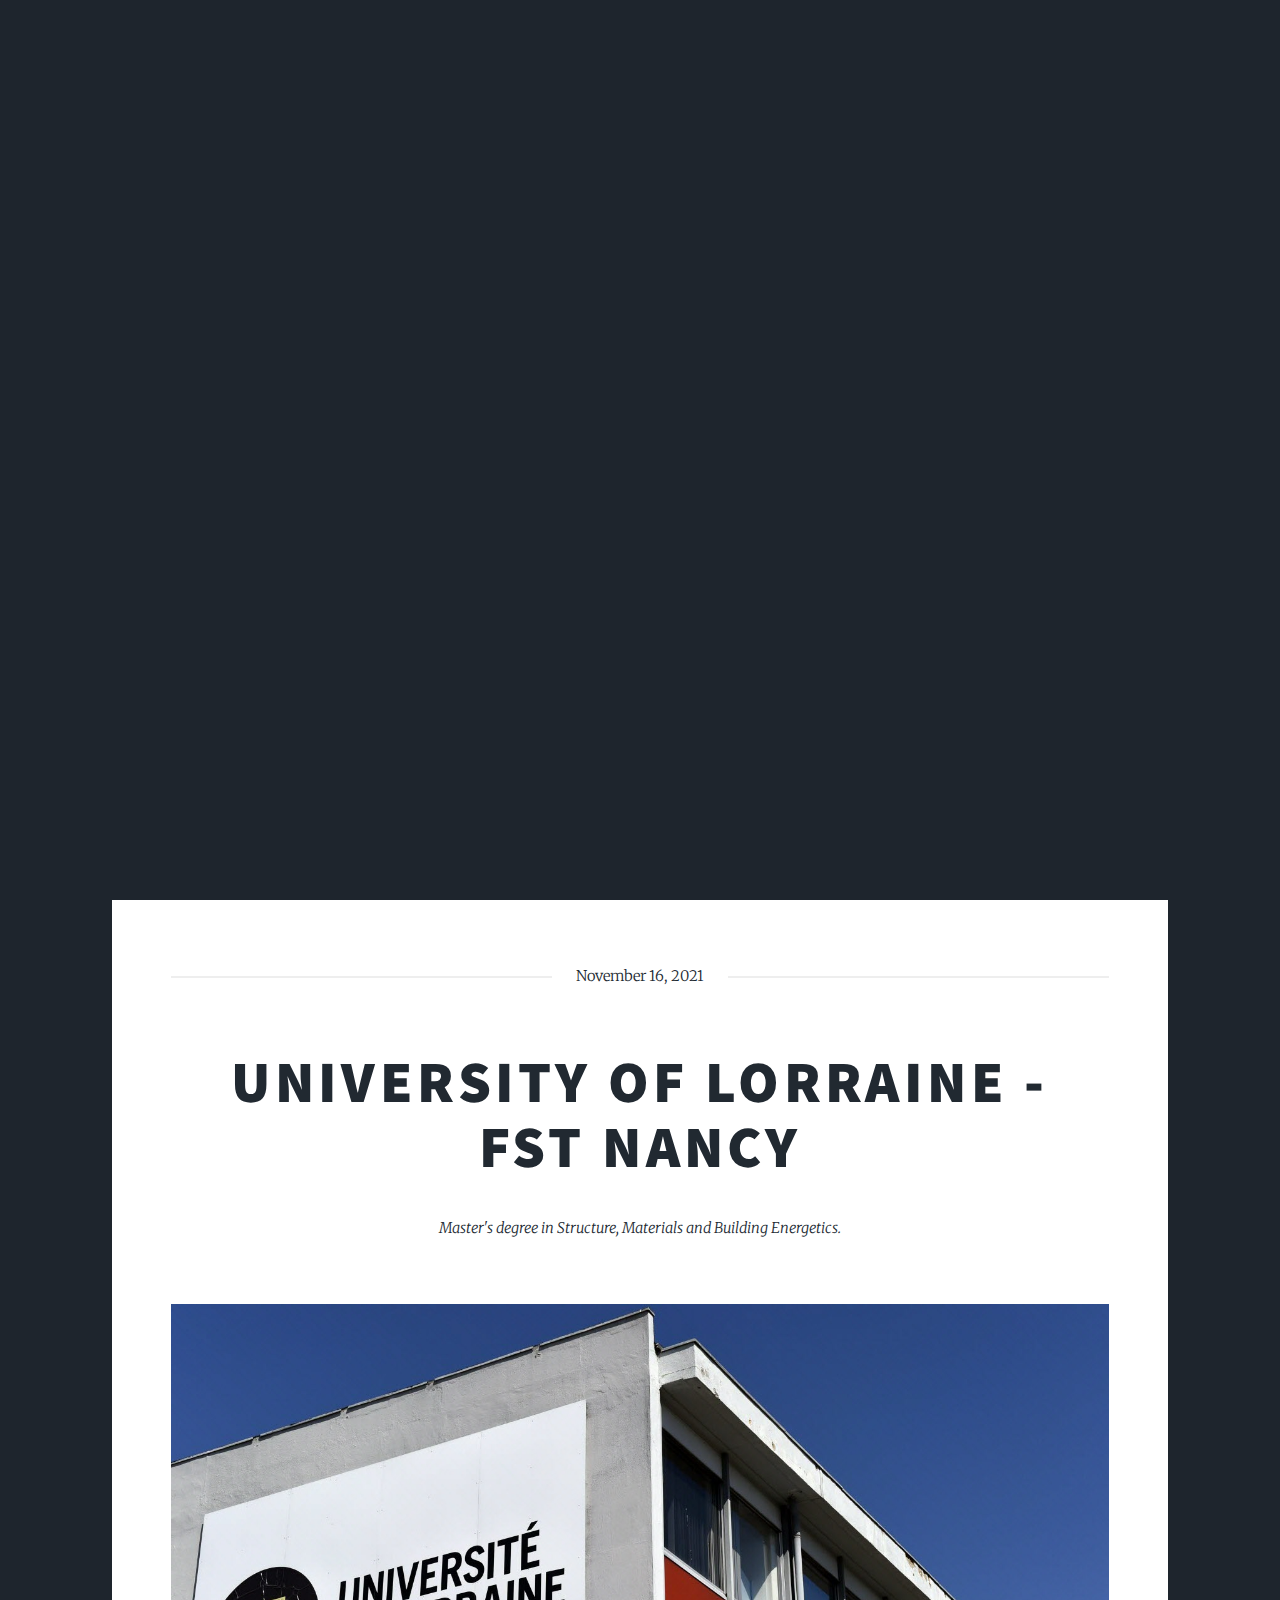
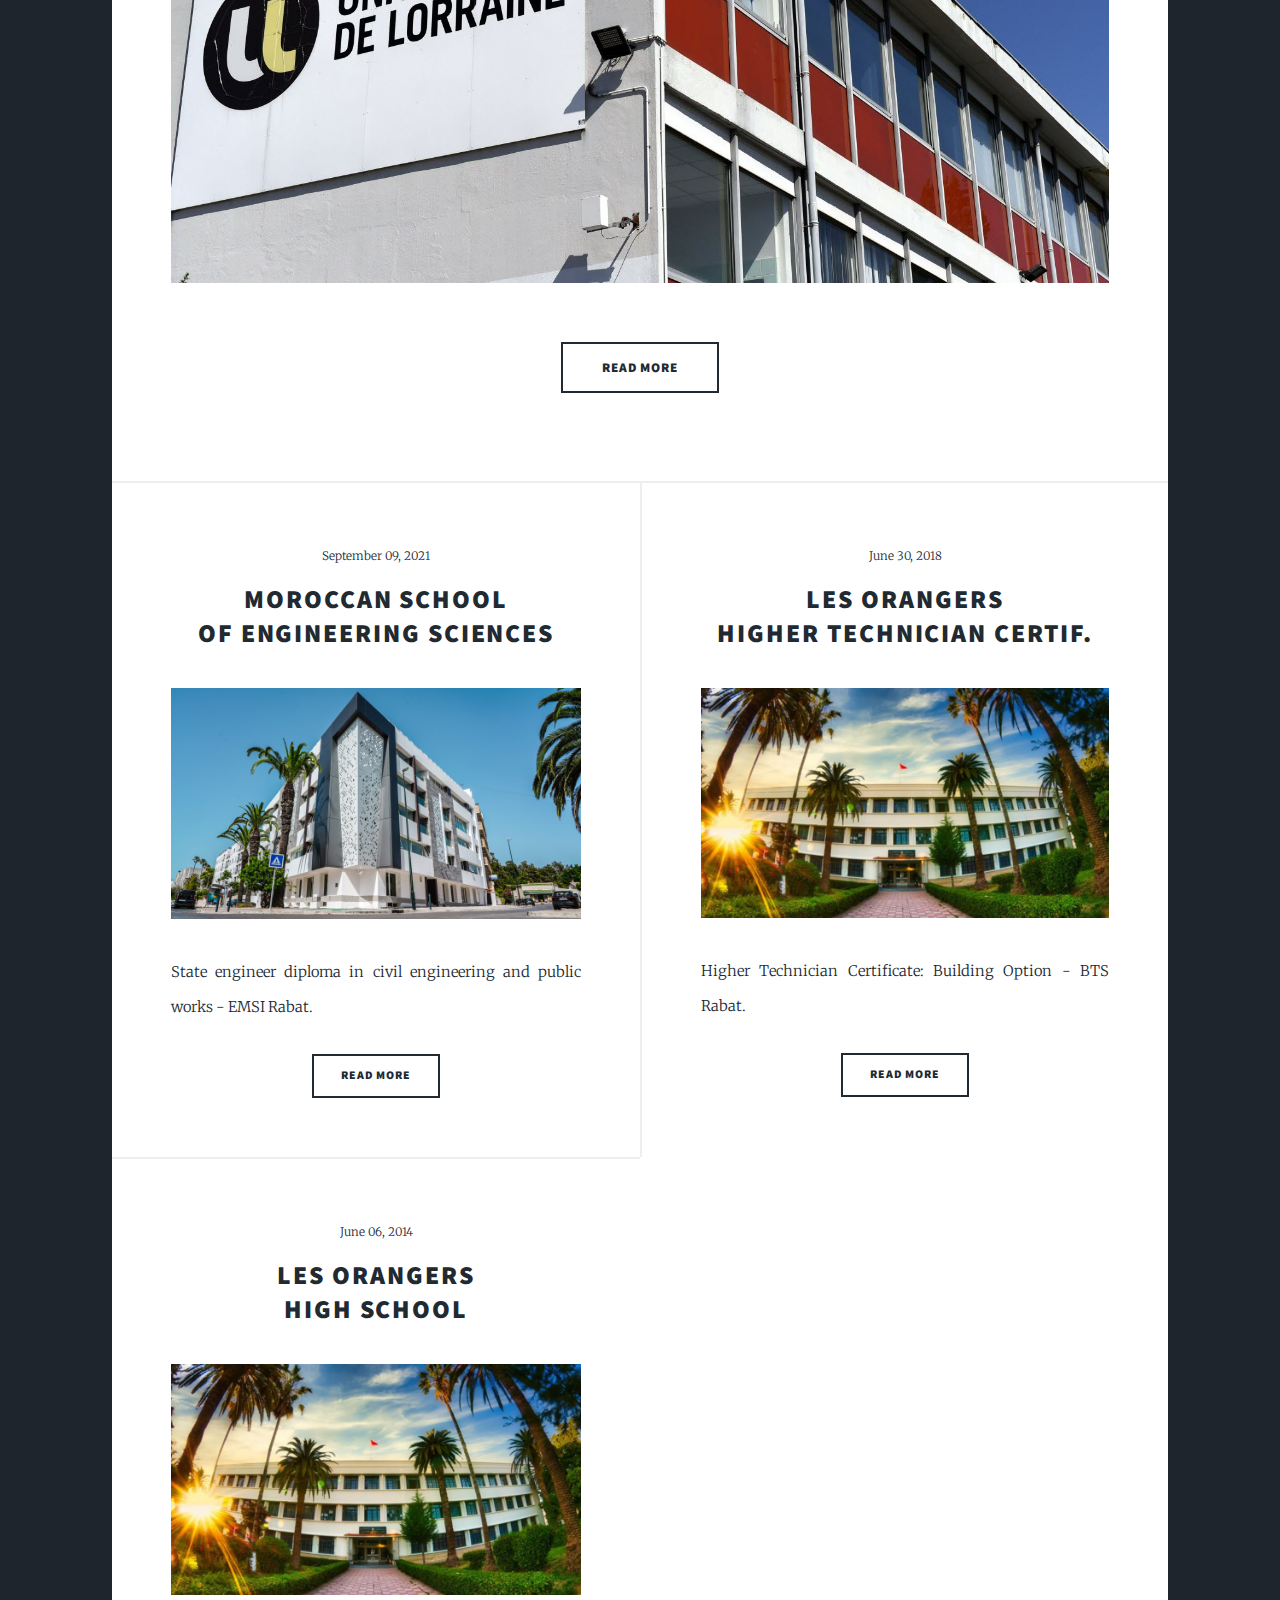
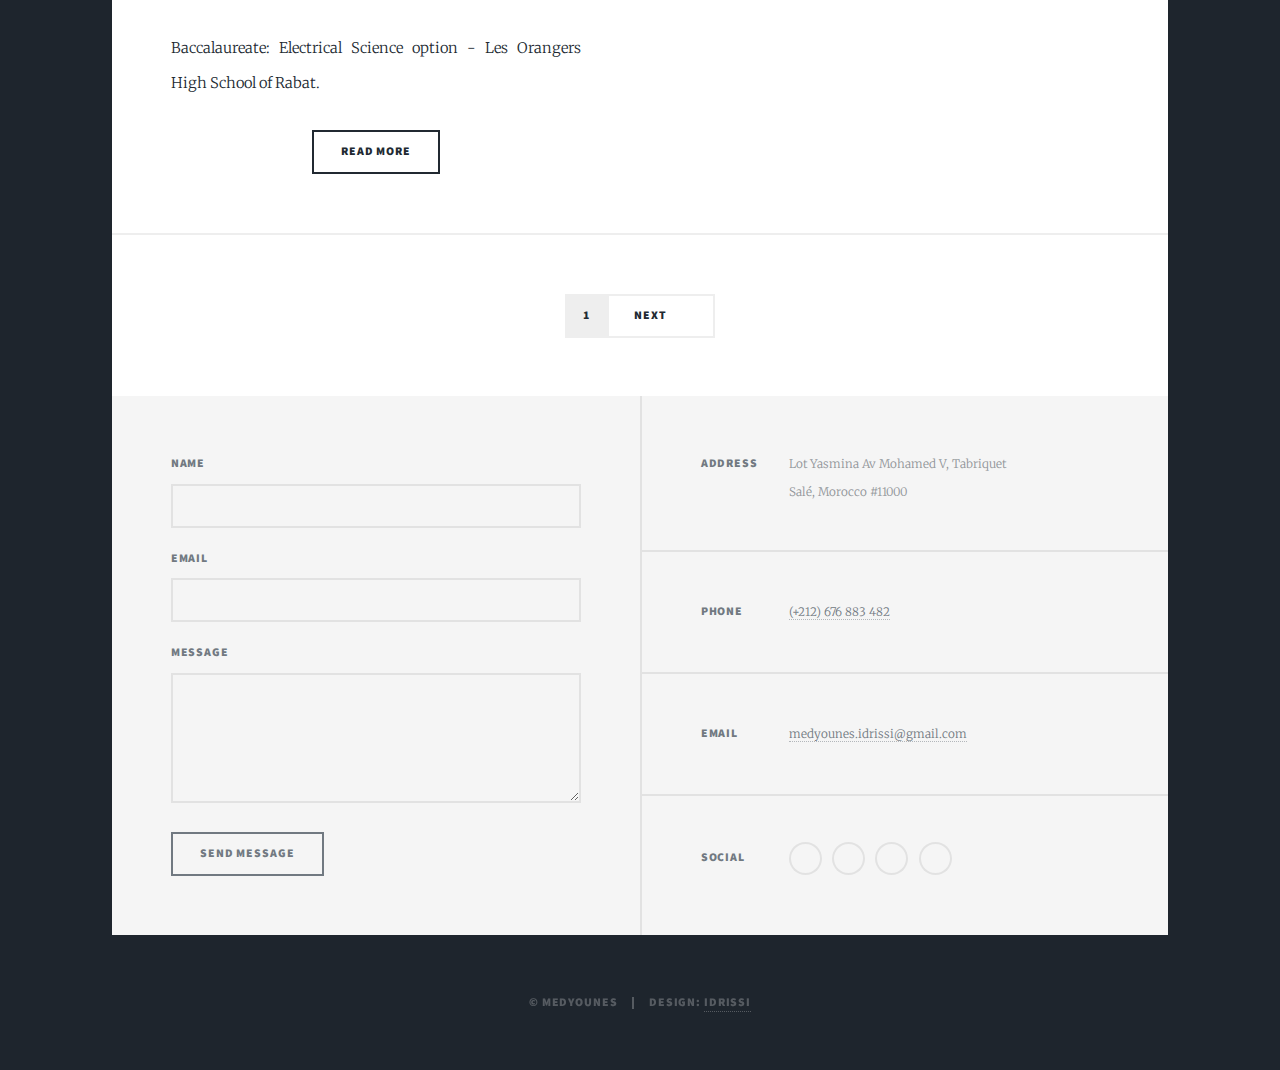
==== index.html @ ab88d760 "Add files via upload" ====
<!DOCTYPE HTML>
<!--
	Massively by HTML5 UP
	html5up.net | @ajlkn
	Free for personal and commercial use under the CCA 3.0 license (html5up.net/license)
-->
<html>
	<head>
		<title>Youne's Portfolio</title>
		<meta charset="utf-8" />
		<meta name="viewport" content="width=device-width, initial-scale=1, user-scalable=no" />
		<link rel="stylesheet" href="assets/css/main.css" />
		<noscript><link rel="stylesheet" href="assets/css/noscript.css" /></noscript>
	</head>
	<body class="is-preload">

		<!-- Wrapper -->
			<div id="wrapper" class="fade-in">

				<!-- Intro -->
					<div id="intro">
						<h1>Younes's<br />
						Portfolio.</h1>
						<p> Welcome to my portfolio, you can also find me here <a href="https://www.linkedin.com/in/mohamed-younes-idrissi-601803b5/">@LinkedIn</a><br />
						Enjoy your browsing.</p>
						<ul class="actions">
							<li><a href="#header" class="button icon solid solo fa-arrow-down scrolly">Continue</a></li>
						</ul>
					</div>

				<!-- Header -->
					<header id="header">
						<a href="https://www.linkedin.com/in/mohamed-younes-idrissi-601803b5/" class="logo">LinkedIn</a>
					</header>

				<!-- Nav -->
					<nav id="nav">
						<ul class="links">
							<li class="active"><a href="index.html">FORMATION</a></li>
							<li><a href="generic.html">WORK EXPERIENCES</a></li>
							<li><a href="elements.html">LICENSES & SERVICES</a></li>
						</ul>
						<ul class="icons">
							<li><a href="#" class="icon brands fa-twitter"><span class="label">Twitter</span></a></li>
							<li><a href="https://www.linkedin.com/in/mohamed-younes-idrissi-601803b5/" class="icon brands fa-linkedin"><span class="label">LinkedIn</span></a></li>
							<li><a href="#" class="icon brands fa-instagram"><span class="label">Instagram</span></a></li>
							<li><a href="#" class="icon brands fa-github"><span class="label">GitHub</span></a></li>
						</ul>
					</nav>

				<!-- Main -->
					<div id="main">

						<!-- Featured Post -->
							<article class="post featured">
								<header class="major">
									<span class="date">November 16, 2021</span>
									<h2><a href="#">University of Lorraine - <br />
									FST NANCY</a></h2>
									<p>Master's degree in Structure, Materials and Building Energetics.</p>
								</header>
								<a href="#" class="image main"><img src="images/pic01.jpg" alt="university_of_lorraine" /></a>
								<ul class="actions special">
									<li><a href="#" class="button large">Read more</a></li>
								</ul>
							</article>

						<!-- Posts -->
							<section class="posts">
								<article>
									<header>
										<span class="date">September 09, 2021</span>
										<h2><a href="#">Moroccan School<br />
										of Engineering Sciences</a></h2>
									</header>
									<a href="#" class="image fit"><img src="images/pic02.jpg" alt="EMSI_Rabat" /></a>
									<p>State engineer diploma in civil engineering and public works - EMSI Rabat.</p>
									<ul class="actions special">
										<li><a href="#" class="button">Read more</a></li>
									</ul>
								</article>
								<article>
									<header>
										<span class="date">June 30, 2018</span>
										<h2><a href="#">Les Orangers<br />
										Higher Technician Certif.</a></h2>
									</header>
									<a href="#" class="image fit"><img src="images/pic04.png" alt="BTS-Rabat" /></a>
									<p>Higher Technician Certificate: Building Option - BTS Rabat.</p>
									<ul class="actions special">
										<li><a href="#" class="button">Read more</a></li>
									</ul>
								</article>
								<article>
									<header>
										<span class="date">June 06, 2014</span>
										<h2><a href="#">Les Orangers<br />
										High School</a></h2>
									</header>
									<a href="#" class="image fit"><img src="images/pic04.png" alt="Lycee" /></a>
									<p>Baccalaureate: Electrical Science option - Les Orangers High School of Rabat.</p>
									<ul class="actions special">
										<li><a href="#" class="button">Read more</a></li>
									</ul>
								</article>

							</section>

						<!-- Footer -->
							<footer>
								<div class="pagination">
									<!--<a href="#" class="previous">Prev</a>-->
									<a href="#" class="page active">1</a>
<!--
									<a href="#" class="page">2</a>
									<a href="#" class="page">3</a>
									<span class="extra">&hellip;</span>
									<a href="#" class="page">8</a>
									<a href="#" class="page">9</a>
									<a href="#" class="page">10</a>
-->
									<a href="#" class="next">Next</a>
								</div>
							</footer>

					</div>

				<!-- Footer -->
					<footer id="footer">
						<section>
							<form method="post" action="#">
								<div class="fields">
									<div class="field">
										<label for="name">Name</label>
										<input type="text" name="name" id="name" />
									</div>
									<div class="field">
										<label for="email">Email</label>
										<input type="text" name="email" id="email" />
									</div>
									<div class="field">
										<label for="message">Message</label>
										<textarea name="message" id="message" rows="3"></textarea>
									</div>
								</div>
								<ul class="actions">
									<li><input type="submit" value="Send Message" /></li>
								</ul>
							</form>
						</section>
						<section class="split contact">
							<section class="alt">
								<h3>Address</h3>
								<p>Lot Yasmina Av Mohamed V, Tabriquet<br />
								Salé, Morocco #11000</p>
							</section>
							<section>
								<h3>Phone</h3>
								<p><a href="#">(+212) 676 883 482</a></p>
							</section>
							<section>
								<h3>Email</h3>
								<p><a href="#">medyounes.idrissi@gmail.com</a></p>
							</section>
							<section>
								<h3>Social</h3>
								<ul class="icons alt">
									<li><a href="#" class="icon brands alt fa-twitter"><span class="label">Twitter</span></a></li>
									<li><a href="https://www.linkedin.com/in/mohamed-younes-idrissi-601803b5/" class="icon brands alt fa-linkedin"><span class="label">LinkedIn</span></a></li>
									<li><a href="#" class="icon brands alt fa-instagram"><span class="label">Instagram</span></a></li>
									<li><a href="#" class="icon brands alt fa-github"><span class="label">GitHub</span></a></li>
								</ul>
							</section>
						</section>
					</footer>

				<!-- Copyright -->
					<div id="copyright">
						<ul><li>&copy; MEDYOUNES</li><li>Design: <a href="https://html5up.net">IDRISSI</a></li></ul>
					</div>

			</div>

		<!-- Scripts -->
			<script src="assets/js/jquery.min.js"></script>
			<script src="assets/js/jquery.scrollex.min.js"></script>
			<script src="assets/js/jquery.scrolly.min.js"></script>
			<script src="assets/js/browser.min.js"></script>
			<script src="assets/js/breakpoints.min.js"></script>
			<script src="assets/js/util.js"></script>
			<script src="assets/js/main.js"></script>

	</body>
</html>
---- assets/css/main.css ----
@import url(fontawesome-all.min.css);
@import url("https://fonts.googleapis.com/css?family=Merriweather:300,700,300italic,700italic|Source+Sans+Pro:900");

/*
	Massively by HTML5 UP
	html5up.net | @ajlkn
	Free for personal and commercial use under the CCA 3.0 license (html5up.net/license)
*/

html, body, div, span, applet, object,
iframe, h1, h2, h3, h4, h5, h6, p, blockquote,
pre, a, abbr, acronym, address, big, cite,
code, del, dfn, em, img, ins, kbd, q, s, samp,
small, strike, strong, sub, sup, tt, var, b,
u, i, center, dl, dt, dd, ol, ul, li, fieldset,
form, label, legend, table, caption, tbody,
tfoot, thead, tr, th, td, article, aside,
canvas, details, embed, figure, figcaption,
footer, header, hgroup, menu, nav, output, ruby,
section, summary, time, mark, audio, video {
	margin: 0;
	padding: 0;
	border: 0;
	font-size: 100%;
	font: inherit;
	vertical-align: baseline;}

article, aside, details, figcaption, figure,
footer, header, hgroup, menu, nav, section {
	display: block;}

body {
	line-height: 1;
}

ol, ul {
	list-style: none;
}

blockquote, q {
	quotes: none;
}

	blockquote:before, blockquote:after, q:before, q:after {
		content: '';
		content: none;
	}

table {
	border-collapse: collapse;
	border-spacing: 0;
}

body {
	-webkit-text-size-adjust: none;
}

mark {
	background-color: transparent;
	color: inherit;
}

input::-moz-focus-inner {
	border: 0;
	padding: 0;
}

input, select, textarea {
	-moz-appearance: none;
	-webkit-appearance: none;
	-ms-appearance: none;
	appearance: none;
}

/* Basic */

	@-ms-viewport {
		width: device-width;
	}

	body {
		-ms-overflow-style: scrollbar;
	}

	@media screen and (max-width: 480px) {

		html, body {
			min-width: 320px;
		}

	}

	html {
		box-sizing: border-box;
	}

	*, *:before, *:after {
		box-sizing: inherit;
	}

	body {
		background-color: #1e252d;
	}

		body.is-preload *, body.is-preload *:before, body.is-preload *:after {
			-moz-animation: none !important;
			-webkit-animation: none !important;
			-ms-animation: none !important;
			animation: none !important;
			-moz-transition: none !important;
			-webkit-transition: none !important;
			-ms-transition: none !important;
			transition: none !important;
		}

/* Type */

	html {
		font-size: 16pt;
	}

		@media screen and (max-width: 1680px) {

			html {
				font-size: 12pt;
			}

		}

		@media screen and (max-width: 1280px) {

			html {
				font-size: 11pt;
			}

		}

		@media screen and (max-width: 360px) {

			html {
				font-size: 10pt;
			}

		}

	body {
		color: #212931;
	}

	body, input, select, textarea {
		font-family: "Merriweather", Georgia, serif;
		font-weight: 300;
		font-size: 1rem;
		line-height: 2.375;
	}

	a {
		-moz-transition: color 0.2s ease-in-out, background-color 0.2s ease-in-out, border-color 0.2s ease-in-out, box-shadow 0.2s ease-in-out;
		-webkit-transition: color 0.2s ease-in-out, background-color 0.2s ease-in-out, border-color 0.2s ease-in-out, box-shadow 0.2s ease-in-out;
		-ms-transition: color 0.2s ease-in-out, background-color 0.2s ease-in-out, border-color 0.2s ease-in-out, box-shadow 0.2s ease-in-out;
		transition: color 0.2s ease-in-out, background-color 0.2s ease-in-out, border-color 0.2s ease-in-out, box-shadow 0.2s ease-in-out;
		border-bottom: dotted 1px;
		text-decoration: none;
	}

		a:hover {
			border-bottom-color: transparent;
		}

	strong, b {
		font-weight: 600;
	}

	em, i {
		font-style: italic;
	}

	p {
		text-align: justify;
		margin: 0 0 2rem 0;
	}

	h1, h2, h3, h4, h5, h6 {
		font-family: "Source Sans Pro", Helvetica, sans-serif;
		font-weight: 900;
		line-height: 1.5;
		letter-spacing: 0.075em;
		text-transform: uppercase;
		margin: 0 0 1rem 0;
	}

		h1 a, h2 a, h3 a, h4 a, h5 a, h6 a {
			border-bottom: 0;
			color: inherit;
			text-decoration: none;
		}

	h1 {
		font-size: 4rem;
		line-height: 1.1;
		margin: 0 0 2rem 0;
	}

	h2 {
		font-size: 1.75rem;
		line-height: 1.3;
		margin: 0 0 1.5rem 0;
	}

	h3 {
		font-size: 1.25rem;
		margin: 0 0 1.5rem 0;
	}

	h4 {
		font-size: 1rem;
	}

	h5 {
		font-size: 0.9rem;
	}

	h6 {
		font-size: 0.8rem;
	}

	sub {
		font-size: 0.8rem;
		position: relative;
		top: 0.5rem;
	}

	sup {
		font-size: 0.8rem;
		position: relative;
		top: -0.5rem;
	}

	blockquote {
		border-left: solid 4px;
		font-style: italic;
		margin: 0 0 2rem 0;
		padding: 0.5rem 0 0.5rem 2rem;
	}

	code {
		border: solid 2px;
		font-family: "Courier New", monospace;
		font-size: 0.9rem;
		margin: 0 0.25rem;
		padding: 0.25rem 0.65rem;
	}

	pre {
		-webkit-overflow-scrolling: touch;
		font-family: "Courier New", monospace;
		font-size: 0.9rem;
		margin: 0 0 2rem 0;
	}

		pre code {
			display: block;
			line-height: 1.75;
			padding: 1rem 1.5rem;
			overflow-x: auto;
		}

	hr {
		border: 0;
		border-bottom: solid 2px;
		margin: 3rem 0;
	}

		hr.major {
			margin: 5rem 0;
		}

	.align-left {
		text-align: left;
	}

	.align-center {
		text-align: center;
	}

	.align-right {
		text-align: right;
	}

	input, select, textarea {
		color: #212931;
	}

	a {
		color: #212931;
		border-bottom-color: rgba(33, 41, 49, 0.5);
	}

		a:hover {
			border-bottom-color: transparent;
			color: #18bfef !important;
		}

	strong, b {
		color: #212931;
	}

	h1, h2, h3, h4, h5, h6 {
		color: #212931;
	}

	blockquote {
		border-left-color: #eeeeee;
	}

	code {
		background: rgba(220, 220, 220, 0.25);
		border-color: #eeeeee;
	}

	hr {
		border-bottom-color: #eeeeee;
	}

/* Row */

	.row {
		display: flex;
		flex-wrap: wrap;
		box-sizing: border-box;
		align-items: stretch;
	}

		.row > * {
			box-sizing: border-box;
		}

		.row.gtr-uniform > * > :last-child {
			margin-bottom: 0;
		}

		.row.aln-left {
			justify-content: flex-start;
		}

		.row.aln-center {
			justify-content: center;
		}

		.row.aln-right {
			justify-content: flex-end;
		}

		.row.aln-top {
			align-items: flex-start;
		}

		.row.aln-middle {
			align-items: center;
		}

		.row.aln-bottom {
			align-items: flex-end;
		}

		.row > .imp {
			order: -1;
		}

		.row > .col-1 {
			width: 8.33333%;
		}

		.row > .off-1 {
			margin-left: 8.33333%;
		}

		.row > .col-2 {
			width: 16.66667%;
		}

		.row > .off-2 {
			margin-left: 16.66667%;
		}

		.row > .col-3 {
			width: 25%;
		}

		.row > .off-3 {
			margin-left: 25%;
		}

		.row > .col-4 {
			width: 33.33333%;
		}

		.row > .off-4 {
			margin-left: 33.33333%;
		}

		.row > .col-5 {
			width: 41.66667%;
		}

		.row > .off-5 {
			margin-left: 41.66667%;
		}

		.row > .col-6 {
			width: 50%;
		}

		.row > .off-6 {
			margin-left: 50%;
		}

		.row > .col-7 {
			width: 58.33333%;
		}

		.row > .off-7 {
			margin-left: 58.33333%;
		}

		.row > .col-8 {
			width: 66.66667%;
		}

		.row > .off-8 {
			margin-left: 66.66667%;
		}

		.row > .col-9 {
			width: 75%;
		}

		.row > .off-9 {
			margin-left: 75%;
		}

		.row > .col-10 {
			width: 83.33333%;
		}

		.row > .off-10 {
			margin-left: 83.33333%;
		}

		.row > .col-11 {
			width: 91.66667%;
		}

		.row > .off-11 {
			margin-left: 91.66667%;
		}

		.row > .col-12 {
			width: 100%;
		}

		.row > .off-12 {
			margin-left: 100%;
		}

		.row.gtr-0 {
			margin-top: 0;
			margin-left: 0rem;
		}

			.row.gtr-0 > * {
				padding: 0 0 0 0rem;
			}

			.row.gtr-0.gtr-uniform {
				margin-top: 0rem;
			}

				.row.gtr-0.gtr-uniform > * {
					padding-top: 0rem;
				}

		.row.gtr-25 {
			margin-top: 0;
			margin-left: -0.375rem;
		}

			.row.gtr-25 > * {
				padding: 0 0 0 0.375rem;
			}

			.row.gtr-25.gtr-uniform {
				margin-top: -0.375rem;
			}

				.row.gtr-25.gtr-uniform > * {
					padding-top: 0.375rem;
				}

		.row.gtr-50 {
			margin-top: 0;
			margin-left: -0.75rem;
		}

			.row.gtr-50 > * {
				padding: 0 0 0 0.75rem;
			}

			.row.gtr-50.gtr-uniform {
				margin-top: -0.75rem;
			}

				.row.gtr-50.gtr-uniform > * {
					padding-top: 0.75rem;
				}

		.row {
			margin-top: 0;
			margin-left: -1.5rem;
		}

			.row > * {
				padding: 0 0 0 1.5rem;
			}

			.row.gtr-uniform {
				margin-top: -1.5rem;
			}

				.row.gtr-uniform > * {
					padding-top: 1.5rem;
				}

		.row.gtr-150 {
			margin-top: 0;
			margin-left: -2.25rem;
		}

			.row.gtr-150 > * {
				padding: 0 0 0 2.25rem;
			}

			.row.gtr-150.gtr-uniform {
				margin-top: -2.25rem;
			}

				.row.gtr-150.gtr-uniform > * {
					padding-top: 2.25rem;
				}

		.row.gtr-200 {
			margin-top: 0;
			margin-left: -3rem;
		}

			.row.gtr-200 > * {
				padding: 0 0 0 3rem;
			}

			.row.gtr-200.gtr-uniform {
				margin-top: -3rem;
			}

				.row.gtr-200.gtr-uniform > * {
					padding-top: 3rem;
				}

		@media screen and (max-width: 1680px) {

			.row {
				display: flex;
				flex-wrap: wrap;
				box-sizing: border-box;
				align-items: stretch;
			}

				.row > * {
					box-sizing: border-box;
				}

				.row.gtr-uniform > * > :last-child {
					margin-bottom: 0;
				}

				.row.aln-left {
					justify-content: flex-start;
				}

				.row.aln-center {
					justify-content: center;
				}

				.row.aln-right {
					justify-content: flex-end;
				}

				.row.aln-top {
					align-items: flex-start;
				}

				.row.aln-middle {
					align-items: center;
				}

				.row.aln-bottom {
					align-items: flex-end;
				}

				.row > .imp-xlarge {
					order: -1;
				}

				.row > .col-1-xlarge {
					width: 8.33333%;
				}

				.row > .off-1-xlarge {
					margin-left: 8.33333%;
				}

				.row > .col-2-xlarge {
					width: 16.66667%;
				}

				.row > .off-2-xlarge {
					margin-left: 16.66667%;
				}

				.row > .col-3-xlarge {
					width: 25%;
				}

				.row > .off-3-xlarge {
					margin-left: 25%;
				}

				.row > .col-4-xlarge {
					width: 33.33333%;
				}

				.row > .off-4-xlarge {
					margin-left: 33.33333%;
				}

				.row > .col-5-xlarge {
					width: 41.66667%;
				}

				.row > .off-5-xlarge {
					margin-left: 41.66667%;
				}

				.row > .col-6-xlarge {
					width: 50%;
				}

				.row > .off-6-xlarge {
					margin-left: 50%;
				}

				.row > .col-7-xlarge {
					width: 58.33333%;
				}

				.row > .off-7-xlarge {
					margin-left: 58.33333%;
				}

				.row > .col-8-xlarge {
					width: 66.66667%;
				}

				.row > .off-8-xlarge {
					margin-left: 66.66667%;
				}

				.row > .col-9-xlarge {
					width: 75%;
				}

				.row > .off-9-xlarge {
					margin-left: 75%;
				}

				.row > .col-10-xlarge {
					width: 83.33333%;
				}

				.row > .off-10-xlarge {
					margin-left: 83.33333%;
				}

				.row > .col-11-xlarge {
					width: 91.66667%;
				}

				.row > .off-11-xlarge {
					margin-left: 91.66667%;
				}

				.row > .col-12-xlarge {
					width: 100%;
				}

				.row > .off-12-xlarge {
					margin-left: 100%;
				}

				.row.gtr-0 {
					margin-top: 0;
					margin-left: 0rem;
				}

					.row.gtr-0 > * {
						padding: 0 0 0 0rem;
					}

					.row.gtr-0.gtr-uniform {
						margin-top: 0rem;
					}

						.row.gtr-0.gtr-uniform > * {
							padding-top: 0rem;
						}

				.row.gtr-25 {
					margin-top: 0;
					margin-left: -0.375rem;
				}

					.row.gtr-25 > * {
						padding: 0 0 0 0.375rem;
					}

					.row.gtr-25.gtr-uniform {
						margin-top: -0.375rem;
					}

						.row.gtr-25.gtr-uniform > * {
							padding-top: 0.375rem;
						}

				.row.gtr-50 {
					margin-top: 0;
					margin-left: -0.75rem;
				}

					.row.gtr-50 > * {
						padding: 0 0 0 0.75rem;
					}

					.row.gtr-50.gtr-uniform {
						margin-top: -0.75rem;
					}

						.row.gtr-50.gtr-uniform > * {
							padding-top: 0.75rem;
						}

				.row {
					margin-top: 0;
					margin-left: -1.5rem;
				}

					.row > * {
						padding: 0 0 0 1.5rem;
					}

					.row.gtr-uniform {
						margin-top: -1.5rem;
					}

						.row.gtr-uniform > * {
							padding-top: 1.5rem;
						}

				.row.gtr-150 {
					margin-top: 0;
					margin-left: -2.25rem;
				}

					.row.gtr-150 > * {
						padding: 0 0 0 2.25rem;
					}

					.row.gtr-150.gtr-uniform {
						margin-top: -2.25rem;
					}

						.row.gtr-150.gtr-uniform > * {
							padding-top: 2.25rem;
						}

				.row.gtr-200 {
					margin-top: 0;
					margin-left: -3rem;
				}

					.row.gtr-200 > * {
						padding: 0 0 0 3rem;
					}

					.row.gtr-200.gtr-uniform {
						margin-top: -3rem;
					}

						.row.gtr-200.gtr-uniform > * {
							padding-top: 3rem;
						}

		}

		@media screen and (max-width: 1280px) {

			.row {
				display: flex;
				flex-wrap: wrap;
				box-sizing: border-box;
				align-items: stretch;
			}

				.row > * {
					box-sizing: border-box;
				}

				.row.gtr-uniform > * > :last-child {
					margin-bottom: 0;
				}

				.row.aln-left {
					justify-content: flex-start;
				}

				.row.aln-center {
					justify-content: center;
				}

				.row.aln-right {
					justify-content: flex-end;
				}

				.row.aln-top {
					align-items: flex-start;
				}

				.row.aln-middle {
					align-items: center;
				}

				.row.aln-bottom {
					align-items: flex-end;
				}

				.row > .imp-large {
					order: -1;
				}

				.row > .col-1-large {
					width: 8.33333%;
				}

				.row > .off-1-large {
					margin-left: 8.33333%;
				}

				.row > .col-2-large {
					width: 16.66667%;
				}

				.row > .off-2-large {
					margin-left: 16.66667%;
				}

				.row > .col-3-large {
					width: 25%;
				}

				.row > .off-3-large {
					margin-left: 25%;
				}

				.row > .col-4-large {
					width: 33.33333%;
				}

				.row > .off-4-large {
					margin-left: 33.33333%;
				}

				.row > .col-5-large {
					width: 41.66667%;
				}

				.row > .off-5-large {
					margin-left: 41.66667%;
				}

				.row > .col-6-large {
					width: 50%;
				}

				.row > .off-6-large {
					margin-left: 50%;
				}

				.row > .col-7-large {
					width: 58.33333%;
				}

				.row > .off-7-large {
					margin-left: 58.33333%;
				}

				.row > .col-8-large {
					width: 66.66667%;
				}

				.row > .off-8-large {
					margin-left: 66.66667%;
				}

				.row > .col-9-large {
					width: 75%;
				}

				.row > .off-9-large {
					margin-left: 75%;
				}

				.row > .col-10-large {
					width: 83.33333%;
				}

				.row > .off-10-large {
					margin-left: 83.33333%;
				}

				.row > .col-11-large {
					width: 91.66667%;
				}

				.row > .off-11-large {
					margin-left: 91.66667%;
				}

				.row > .col-12-large {
					width: 100%;
				}

				.row > .off-12-large {
					margin-left: 100%;
				}

				.row.gtr-0 {
					margin-top: 0;
					margin-left: 0rem;
				}

					.row.gtr-0 > * {
						padding: 0 0 0 0rem;
					}

					.row.gtr-0.gtr-uniform {
						margin-top: 0rem;
					}

						.row.gtr-0.gtr-uniform > * {
							padding-top: 0rem;
						}

				.row.gtr-25 {
					margin-top: 0;
					margin-left: -0.375rem;
				}

					.row.gtr-25 > * {
						padding: 0 0 0 0.375rem;
					}

					.row.gtr-25.gtr-uniform {
						margin-top: -0.375rem;
					}

						.row.gtr-25.gtr-uniform > * {
							padding-top: 0.375rem;
						}

				.row.gtr-50 {
					margin-top: 0;
					margin-left: -0.75rem;
				}

					.row.gtr-50 > * {
						padding: 0 0 0 0.75rem;
					}

					.row.gtr-50.gtr-uniform {
						margin-top: -0.75rem;
					}

						.row.gtr-50.gtr-uniform > * {
							padding-top: 0.75rem;
						}

				.row {
					margin-top: 0;
					margin-left: -1.5rem;
				}

					.row > * {
						padding: 0 0 0 1.5rem;
					}

					.row.gtr-uniform {
						margin-top: -1.5rem;
					}

						.row.gtr-uniform > * {
							padding-top: 1.5rem;
						}

				.row.gtr-150 {
					margin-top: 0;
					margin-left: -2.25rem;
				}

					.row.gtr-150 > * {
						padding: 0 0 0 2.25rem;
					}

					.row.gtr-150.gtr-uniform {
						margin-top: -2.25rem;
					}

						.row.gtr-150.gtr-uniform > * {
							padding-top: 2.25rem;
						}

				.row.gtr-200 {
					margin-top: 0;
					margin-left: -3rem;
				}

					.row.gtr-200 > * {
						padding: 0 0 0 3rem;
					}

					.row.gtr-200.gtr-uniform {
						margin-top: -3rem;
					}

						.row.gtr-200.gtr-uniform > * {
							padding-top: 3rem;
						}

		}

		@media screen and (max-width: 980px) {

			.row {
				display: flex;
				flex-wrap: wrap;
				box-sizing: border-box;
				align-items: stretch;
			}

				.row > * {
					box-sizing: border-box;
				}

				.row.gtr-uniform > * > :last-child {
					margin-bottom: 0;
				}

				.row.aln-left {
					justify-content: flex-start;
				}

				.row.aln-center {
					justify-content: center;
				}

				.row.aln-right {
					justify-content: flex-end;
				}

				.row.aln-top {
					align-items: flex-start;
				}

				.row.aln-middle {
					align-items: center;
				}

				.row.aln-bottom {
					align-items: flex-end;
				}

				.row > .imp-medium {
					order: -1;
				}

				.row > .col-1-medium {
					width: 8.33333%;
				}

				.row > .off-1-medium {
					margin-left: 8.33333%;
				}

				.row > .col-2-medium {
					width: 16.66667%;
				}

				.row > .off-2-medium {
					margin-left: 16.66667%;
				}

				.row > .col-3-medium {
					width: 25%;
				}

				.row > .off-3-medium {
					margin-left: 25%;
				}

				.row > .col-4-medium {
					width: 33.33333%;
				}

				.row > .off-4-medium {
					margin-left: 33.33333%;
				}

				.row > .col-5-medium {
					width: 41.66667%;
				}

				.row > .off-5-medium {
					margin-left: 41.66667%;
				}

				.row > .col-6-medium {
					width: 50%;
				}

				.row > .off-6-medium {
					margin-left: 50%;
				}

				.row > .col-7-medium {
					width: 58.33333%;
				}

				.row > .off-7-medium {
					margin-left: 58.33333%;
				}

				.row > .col-8-medium {
					width: 66.66667%;
				}

				.row > .off-8-medium {
					margin-left: 66.66667%;
				}

				.row > .col-9-medium {
					width: 75%;
				}

				.row > .off-9-medium {
					margin-left: 75%;
				}

				.row > .col-10-medium {
					width: 83.33333%;
				}

				.row > .off-10-medium {
					margin-left: 83.33333%;
				}

				.row > .col-11-medium {
					width: 91.66667%;
				}

				.row > .off-11-medium {
					margin-left: 91.66667%;
				}

				.row > .col-12-medium {
					width: 100%;
				}

				.row > .off-12-medium {
					margin-left: 100%;
				}

				.row.gtr-0 {
					margin-top: 0;
					margin-left: 0rem;
				}

					.row.gtr-0 > * {
						padding: 0 0 0 0rem;
					}

					.row.gtr-0.gtr-uniform {
						margin-top: 0rem;
					}

						.row.gtr-0.gtr-uniform > * {
							padding-top: 0rem;
						}

				.row.gtr-25 {
					margin-top: 0;
					margin-left: -0.375rem;
				}

					.row.gtr-25 > * {
						padding: 0 0 0 0.375rem;
					}

					.row.gtr-25.gtr-uniform {
						margin-top: -0.375rem;
					}

						.row.gtr-25.gtr-uniform > * {
							padding-top: 0.375rem;
						}

				.row.gtr-50 {
					margin-top: 0;
					margin-left: -0.75rem;
				}

					.row.gtr-50 > * {
						padding: 0 0 0 0.75rem;
					}

					.row.gtr-50.gtr-uniform {
						margin-top: -0.75rem;
					}

						.row.gtr-50.gtr-uniform > * {
							padding-top: 0.75rem;
						}

				.row {
					margin-top: 0;
					margin-left: -1.5rem;
				}

					.row > * {
						padding: 0 0 0 1.5rem;
					}

					.row.gtr-uniform {
						margin-top: -1.5rem;
					}

						.row.gtr-uniform > * {
							padding-top: 1.5rem;
						}

				.row.gtr-150 {
					margin-top: 0;
					margin-left: -2.25rem;
				}

					.row.gtr-150 > * {
						padding: 0 0 0 2.25rem;
					}

					.row.gtr-150.gtr-uniform {
						margin-top: -2.25rem;
					}

						.row.gtr-150.gtr-uniform > * {
							padding-top: 2.25rem;
						}

				.row.gtr-200 {
					margin-top: 0;
					margin-left: -3rem;
				}

					.row.gtr-200 > * {
						padding: 0 0 0 3rem;
					}

					.row.gtr-200.gtr-uniform {
						margin-top: -3rem;
					}

						.row.gtr-200.gtr-uniform > * {
							padding-top: 3rem;
						}

		}

		@media screen and (max-width: 736px) {

			.row {
				display: flex;
				flex-wrap: wrap;
				box-sizing: border-box;
				align-items: stretch;
			}

				.row > * {
					box-sizing: border-box;
				}

				.row.gtr-uniform > * > :last-child {
					margin-bottom: 0;
				}

				.row.aln-left {
					justify-content: flex-start;
				}

				.row.aln-center {
					justify-content: center;
				}

				.row.aln-right {
					justify-content: flex-end;
				}

				.row.aln-top {
					align-items: flex-start;
				}

				.row.aln-middle {
					align-items: center;
				}

				.row.aln-bottom {
					align-items: flex-end;
				}

				.row > .imp-small {
					order: -1;
				}

				.row > .col-1-small {
					width: 8.33333%;
				}

				.row > .off-1-small {
					margin-left: 8.33333%;
				}

				.row > .col-2-small {
					width: 16.66667%;
				}

				.row > .off-2-small {
					margin-left: 16.66667%;
				}

				.row > .col-3-small {
					width: 25%;
				}

				.row > .off-3-small {
					margin-left: 25%;
				}

				.row > .col-4-small {
					width: 33.33333%;
				}

				.row > .off-4-small {
					margin-left: 33.33333%;
				}

				.row > .col-5-small {
					width: 41.66667%;
				}

				.row > .off-5-small {
					margin-left: 41.66667%;
				}

				.row > .col-6-small {
					width: 50%;
				}

				.row > .off-6-small {
					margin-left: 50%;
				}

				.row > .col-7-small {
					width: 58.33333%;
				}

				.row > .off-7-small {
					margin-left: 58.33333%;
				}

				.row > .col-8-small {
					width: 66.66667%;
				}

				.row > .off-8-small {
					margin-left: 66.66667%;
				}

				.row > .col-9-small {
					width: 75%;
				}

				.row > .off-9-small {
					margin-left: 75%;
				}

				.row > .col-10-small {
					width: 83.33333%;
				}

				.row > .off-10-small {
					margin-left: 83.33333%;
				}

				.row > .col-11-small {
					width: 91.66667%;
				}

				.row > .off-11-small {
					margin-left: 91.66667%;
				}

				.row > .col-12-small {
					width: 100%;
				}

				.row > .off-12-small {
					margin-left: 100%;
				}

				.row.gtr-0 {
					margin-top: 0;
					margin-left: 0rem;
				}

					.row.gtr-0 > * {
						padding: 0 0 0 0rem;
					}

					.row.gtr-0.gtr-uniform {
						margin-top: 0rem;
					}

						.row.gtr-0.gtr-uniform > * {
							padding-top: 0rem;
						}

				.row.gtr-25 {
					margin-top: 0;
					margin-left: -0.375rem;
				}

					.row.gtr-25 > * {
						padding: 0 0 0 0.375rem;
					}

					.row.gtr-25.gtr-uniform {
						margin-top: -0.375rem;
					}

						.row.gtr-25.gtr-uniform > * {
							padding-top: 0.375rem;
						}

				.row.gtr-50 {
					margin-top: 0;
					margin-left: -0.75rem;
				}

					.row.gtr-50 > * {
						padding: 0 0 0 0.75rem;
					}

					.row.gtr-50.gtr-uniform {
						margin-top: -0.75rem;
					}

						.row.gtr-50.gtr-uniform > * {
							padding-top: 0.75rem;
						}

				.row {
					margin-top: 0;
					margin-left: -1.5rem;
				}

					.row > * {
						padding: 0 0 0 1.5rem;
					}

					.row.gtr-uniform {
						margin-top: -1.5rem;
					}

						.row.gtr-uniform > * {
							padding-top: 1.5rem;
						}

				.row.gtr-150 {
					margin-top: 0;
					margin-left: -2.25rem;
				}

					.row.gtr-150 > * {
						padding: 0 0 0 2.25rem;
					}

					.row.gtr-150.gtr-uniform {
						margin-top: -2.25rem;
					}

						.row.gtr-150.gtr-uniform > * {
							padding-top: 2.25rem;
						}

				.row.gtr-200 {
					margin-top: 0;
					margin-left: -3rem;
				}

					.row.gtr-200 > * {
						padding: 0 0 0 3rem;
					}

					.row.gtr-200.gtr-uniform {
						margin-top: -3rem;
					}

						.row.gtr-200.gtr-uniform > * {
							padding-top: 3rem;
						}

		}

		@media screen and (max-width: 480px) {

			.row {
				display: flex;
				flex-wrap: wrap;
				box-sizing: border-box;
				align-items: stretch;
			}

				.row > * {
					box-sizing: border-box;
				}

				.row.gtr-uniform > * > :last-child {
					margin-bottom: 0;
				}

				.row.aln-left {
					justify-content: flex-start;
				}

				.row.aln-center {
					justify-content: center;
				}

				.row.aln-right {
					justify-content: flex-end;
				}

				.row.aln-top {
					align-items: flex-start;
				}

				.row.aln-middle {
					align-items: center;
				}

				.row.aln-bottom {
					align-items: flex-end;
				}

				.row > .imp-xsmall {
					order: -1;
				}

				.row > .col-1-xsmall {
					width: 8.33333%;
				}

				.row > .off-1-xsmall {
					margin-left: 8.33333%;
				}

				.row > .col-2-xsmall {
					width: 16.66667%;
				}

				.row > .off-2-xsmall {
					margin-left: 16.66667%;
				}

				.row > .col-3-xsmall {
					width: 25%;
				}

				.row > .off-3-xsmall {
					margin-left: 25%;
				}

				.row > .col-4-xsmall {
					width: 33.33333%;
				}

				.row > .off-4-xsmall {
					margin-left: 33.33333%;
				}

				.row > .col-5-xsmall {
					width: 41.66667%;
				}

				.row > .off-5-xsmall {
					margin-left: 41.66667%;
				}

				.row > .col-6-xsmall {
					width: 50%;
				}

				.row > .off-6-xsmall {
					margin-left: 50%;
				}

				.row > .col-7-xsmall {
					width: 58.33333%;
				}

				.row > .off-7-xsmall {
					margin-left: 58.33333%;
				}

				.row > .col-8-xsmall {
					width: 66.66667%;
				}

				.row > .off-8-xsmall {
					margin-left: 66.66667%;
				}

				.row > .col-9-xsmall {
					width: 75%;
				}

				.row > .off-9-xsmall {
					margin-left: 75%;
				}

				.row > .col-10-xsmall {
					width: 83.33333%;
				}

				.row > .off-10-xsmall {
					margin-left: 83.33333%;
				}

				.row > .col-11-xsmall {
					width: 91.66667%;
				}

				.row > .off-11-xsmall {
					margin-left: 91.66667%;
				}

				.row > .col-12-xsmall {
					width: 100%;
				}

				.row > .off-12-xsmall {
					margin-left: 100%;
				}

				.row.gtr-0 {
					margin-top: 0;
					margin-left: 0rem;
				}

					.row.gtr-0 > * {
						padding: 0 0 0 0rem;
					}

					.row.gtr-0.gtr-uniform {
						margin-top: 0rem;
					}

						.row.gtr-0.gtr-uniform > * {
							padding-top: 0rem;
						}

				.row.gtr-25 {
					margin-top: 0;
					margin-left: -0.375rem;
				}

					.row.gtr-25 > * {
						padding: 0 0 0 0.375rem;
					}

					.row.gtr-25.gtr-uniform {
						margin-top: -0.375rem;
					}

						.row.gtr-25.gtr-uniform > * {
							padding-top: 0.375rem;
						}

				.row.gtr-50 {
					margin-top: 0;
					margin-left: -0.75rem;
				}

					.row.gtr-50 > * {
						padding: 0 0 0 0.75rem;
					}

					.row.gtr-50.gtr-uniform {
						margin-top: -0.75rem;
					}

						.row.gtr-50.gtr-uniform > * {
							padding-top: 0.75rem;
						}

				.row {
					margin-top: 0;
					margin-left: -1.5rem;
				}

					.row > * {
						padding: 0 0 0 1.5rem;
					}

					.row.gtr-uniform {
						margin-top: -1.5rem;
					}

						.row.gtr-uniform > * {
							padding-top: 1.5rem;
						}

				.row.gtr-150 {
					margin-top: 0;
					margin-left: -2.25rem;
				}

					.row.gtr-150 > * {
						padding: 0 0 0 2.25rem;
					}

					.row.gtr-150.gtr-uniform {
						margin-top: -2.25rem;
					}

						.row.gtr-150.gtr-uniform > * {
							padding-top: 2.25rem;
						}

				.row.gtr-200 {
					margin-top: 0;
					margin-left: -3rem;
				}

					.row.gtr-200 > * {
						padding: 0 0 0 3rem;
					}

					.row.gtr-200.gtr-uniform {
						margin-top: -3rem;
					}

						.row.gtr-200.gtr-uniform > * {
							padding-top: 3rem;
						}

		}

		@media screen and (max-width: 360px) {

			.row {
				display: flex;
				flex-wrap: wrap;
				box-sizing: border-box;
				align-items: stretch;
			}

				.row > * {
					box-sizing: border-box;
				}

				.row.gtr-uniform > * > :last-child {
					margin-bottom: 0;
				}

				.row.aln-left {
					justify-content: flex-start;
				}

				.row.aln-center {
					justify-content: center;
				}

				.row.aln-right {
					justify-content: flex-end;
				}

				.row.aln-top {
					align-items: flex-start;
				}

				.row.aln-middle {
					align-items: center;
				}

				.row.aln-bottom {
					align-items: flex-end;
				}

				.row > .imp-xxsmall {
					order: -1;
				}

				.row > .col-1-xxsmall {
					width: 8.33333%;
				}

				.row > .off-1-xxsmall {
					margin-left: 8.33333%;
				}

				.row > .col-2-xxsmall {
					width: 16.66667%;
				}

				.row > .off-2-xxsmall {
					margin-left: 16.66667%;
				}

				.row > .col-3-xxsmall {
					width: 25%;
				}

				.row > .off-3-xxsmall {
					margin-left: 25%;
				}

				.row > .col-4-xxsmall {
					width: 33.33333%;
				}

				.row > .off-4-xxsmall {
					margin-left: 33.33333%;
				}

				.row > .col-5-xxsmall {
					width: 41.66667%;
				}

				.row > .off-5-xxsmall {
					margin-left: 41.66667%;
				}

				.row > .col-6-xxsmall {
					width: 50%;
				}

				.row > .off-6-xxsmall {
					margin-left: 50%;
				}

				.row > .col-7-xxsmall {
					width: 58.33333%;
				}

				.row > .off-7-xxsmall {
					margin-left: 58.33333%;
				}

				.row > .col-8-xxsmall {
					width: 66.66667%;
				}

				.row > .off-8-xxsmall {
					margin-left: 66.66667%;
				}

				.row > .col-9-xxsmall {
					width: 75%;
				}

				.row > .off-9-xxsmall {
					margin-left: 75%;
				}

				.row > .col-10-xxsmall {
					width: 83.33333%;
				}

				.row > .off-10-xxsmall {
					margin-left: 83.33333%;
				}

				.row > .col-11-xxsmall {
					width: 91.66667%;
				}

				.row > .off-11-xxsmall {
					margin-left: 91.66667%;
				}

				.row > .col-12-xxsmall {
					width: 100%;
				}

				.row > .off-12-xxsmall {
					margin-left: 100%;
				}

				.row.gtr-0 {
					margin-top: 0;
					margin-left: 0rem;
				}

					.row.gtr-0 > * {
						padding: 0 0 0 0rem;
					}

					.row.gtr-0.gtr-uniform {
						margin-top: 0rem;
					}

						.row.gtr-0.gtr-uniform > * {
							padding-top: 0rem;
						}

				.row.gtr-25 {
					margin-top: 0;
					margin-left: -0.375rem;
				}

					.row.gtr-25 > * {
						padding: 0 0 0 0.375rem;
					}

					.row.gtr-25.gtr-uniform {
						margin-top: -0.375rem;
					}

						.row.gtr-25.gtr-uniform > * {
							padding-top: 0.375rem;
						}

				.row.gtr-50 {
					margin-top: 0;
					margin-left: -0.75rem;
				}

					.row.gtr-50 > * {
						padding: 0 0 0 0.75rem;
					}

					.row.gtr-50.gtr-uniform {
						margin-top: -0.75rem;
					}

						.row.gtr-50.gtr-uniform > * {
							padding-top: 0.75rem;
						}

				.row {
					margin-top: 0;
					margin-left: -1.5rem;
				}

					.row > * {
						padding: 0 0 0 1.5rem;
					}

					.row.gtr-uniform {
						margin-top: -1.5rem;
					}

						.row.gtr-uniform > * {
							padding-top: 1.5rem;
						}

				.row.gtr-150 {
					margin-top: 0;
					margin-left: -2.25rem;
				}

					.row.gtr-150 > * {
						padding: 0 0 0 2.25rem;
					}

					.row.gtr-150.gtr-uniform {
						margin-top: -2.25rem;
					}

						.row.gtr-150.gtr-uniform > * {
							padding-top: 2.25rem;
						}

				.row.gtr-200 {
					margin-top: 0;
					margin-left: -3rem;
				}

					.row.gtr-200 > * {
						padding: 0 0 0 3rem;
					}

					.row.gtr-200.gtr-uniform {
						margin-top: -3rem;
					}

						.row.gtr-200.gtr-uniform > * {
							padding-top: 3rem;
						}

		}

/* Box */

	.box {
		border: solid 2px;
		margin-bottom: 2rem;
		padding: 1.5rem;
	}

		.box > :last-child,
		.box > :last-child > :last-child,
		.box > :last-child > :last-child > :last-child {
			margin-bottom: 0;
		}

		.box.alt {
			border: 0;
			border-radius: 0;
			padding: 0;
		}

	.box {
		border-color: #eeeeee;
	}

/* Button */

	input[type="submit"],
	input[type="reset"],
	input[type="button"],
	button,
	.button {
		-moz-appearance: none;
		-webkit-appearance: none;
		-ms-appearance: none;
		appearance: none;
		-moz-transition: background-color 0.2s ease-in-out, box-shadow 0.2s ease-in-out, color 0.2s ease-in-out;
		-webkit-transition: background-color 0.2s ease-in-out, box-shadow 0.2s ease-in-out, color 0.2s ease-in-out;
		-ms-transition: background-color 0.2s ease-in-out, box-shadow 0.2s ease-in-out, color 0.2s ease-in-out;
		transition: background-color 0.2s ease-in-out, box-shadow 0.2s ease-in-out, color 0.2s ease-in-out;
		border: 0;
		border-radius: 0;
		cursor: pointer;
		display: inline-block;
		font-family: "Source Sans Pro", Helvetica, sans-serif;
		font-size: 0.8rem;
		font-weight: 900;
		letter-spacing: 0.075em;
		height: 3rem;
		line-height: 3rem;
		padding: 0 2rem;
		text-align: center;
		text-decoration: none;
		text-transform: uppercase;
		white-space: nowrap;
	}

		input[type="submit"].icon:before,
		input[type="reset"].icon:before,
		input[type="button"].icon:before,
		button.icon:before,
		.button.icon:before {
			margin-right: 0.5rem;
		}

		input[type="submit"].icon.solo,
		input[type="reset"].icon.solo,
		input[type="button"].icon.solo,
		button.icon.solo,
		.button.icon.solo {
			position: relative;
			width: 4rem;
			height: 4rem;
			line-height: 4rem;
			border-radius: 4rem;
			text-indent: 4rem;
			overflow: hidden;
			padding: 0;
			white-space: nowrap;
		}

			input[type="submit"].icon.solo:before,
			input[type="reset"].icon.solo:before,
			input[type="button"].icon.solo:before,
			button.icon.solo:before,
			.button.icon.solo:before {
				position: absolute;
				display: block;
				top: 0;
				left: 0;
				width: inherit;
				height: inherit;
				line-height: inherit;
				font-size: 1.25rem;
				margin-right: 0;
				text-align: center;
				text-indent: 0;
			}

		input[type="submit"].fit,
		input[type="reset"].fit,
		input[type="button"].fit,
		button.fit,
		.button.fit {
			width: 100%;
		}

		input[type="submit"].small,
		input[type="reset"].small,
		input[type="button"].small,
		button.small,
		.button.small {
			font-size: 0.7rem;
			height: 2.5rem;
			line-height: 2.5rem;
			padding: 0 1.5rem;
		}

		input[type="submit"].large,
		input[type="reset"].large,
		input[type="button"].large,
		button.large,
		.button.large {
			font-size: 0.9rem;
			height: 3.5rem;
			line-height: 3.5rem;
			padding: 0 2.75rem;
		}

		@media screen and (max-width: 980px) {

			input[type="submit"],
			input[type="reset"],
			input[type="button"],
			button,
			.button {
				font-size: 0.9rem;
				height: 3.25rem;
				line-height: 3.25rem;
			}

				input[type="submit"].large,
				input[type="reset"].large,
				input[type="button"].large,
				button.large,
				.button.large {
					font-size: 1rem;
					height: 3.75rem;
					line-height: 3.75rem;
				}

		}

		input[type="submit"].disabled, input[type="submit"]:disabled,
		input[type="reset"].disabled,
		input[type="reset"]:disabled,
		input[type="button"].disabled,
		input[type="button"]:disabled,
		button.disabled,
		button:disabled,
		.button.disabled,
		.button:disabled {
			pointer-events: none;
			opacity: 0.25;
		}

	input[type="submit"],
	input[type="reset"],
	input[type="button"],
	button,
	.button {
		background-color: transparent;
		box-shadow: inset 0 0 0 2px #212931;
		color: #212931 !important;
	}

		input[type="submit"]:hover,
		input[type="reset"]:hover,
		input[type="button"]:hover,
		button:hover,
		.button:hover {
			box-shadow: inset 0 0 0 2px #18bfef;
			color: #18bfef !important;
		}

		input[type="submit"].primary,
		input[type="reset"].primary,
		input[type="button"].primary,
		button.primary,
		.button.primary {
			background-color: #212931;
			box-shadow: none;
			color: #ffffff !important;
		}

			input[type="submit"].primary:hover,
			input[type="reset"].primary:hover,
			input[type="button"].primary:hover,
			button.primary:hover,
			.button.primary:hover {
				background-color: #18bfef;
			}

/* Form */

	form {
		margin: 0 0 2rem 0;
	}

		form > :last-child {
			margin-bottom: 0;
		}

		form > .fields {
			display: -moz-flex;
			display: -webkit-flex;
			display: -ms-flex;
			display: flex;
			-moz-flex-wrap: wrap;
			-webkit-flex-wrap: wrap;
			-ms-flex-wrap: wrap;
			flex-wrap: wrap;
			width: calc(100% + 3rem);
			margin: -1.5rem 0 2rem -1.5rem;
		}

			form > .fields > .field {
				-moz-flex-grow: 0;
				-webkit-flex-grow: 0;
				-ms-flex-grow: 0;
				flex-grow: 0;
				-moz-flex-shrink: 0;
				-webkit-flex-shrink: 0;
				-ms-flex-shrink: 0;
				flex-shrink: 0;
				padding: 1.5rem 0 0 1.5rem;
				width: calc(100% - 1.5rem);
			}

				form > .fields > .field.half {
					width: calc(50% - 0.75rem);
				}

				form > .fields > .field.third {
					width: calc(100%/3 - 0.5rem);
				}

				form > .fields > .field.quarter {
					width: calc(25% - 0.375rem);
				}

		@media screen and (max-width: 480px) {

			form > .fields {
				width: calc(100% + 3rem);
				margin: -1.5rem 0 2rem -1.5rem;
			}

				form > .fields > .field {
					padding: 1.5rem 0 0 1.5rem;
					width: calc(100% - 1.5rem);
				}

					form > .fields > .field.half {
						width: calc(100% - 1.5rem);
					}

					form > .fields > .field.third {
						width: calc(100% - 1.5rem);
					}

					form > .fields > .field.quarter {
						width: calc(100% - 1.5rem);
					}

		}

	label {
		display: block;
		font-family: "Source Sans Pro", Helvetica, sans-serif;
		font-weight: 900;
		line-height: 1.5;
		letter-spacing: 0.075em;
		font-size: 0.8rem;
		text-transform: uppercase;
		margin: 0 0 0.75rem 0;
	}

		@media screen and (max-width: 980px) {

			label {
				font-size: 0.9rem;
			}

		}

	input[type="text"],
	input[type="password"],
	input[type="email"],
	select,
	textarea {
		-moz-appearance: none;
		-webkit-appearance: none;
		-ms-appearance: none;
		appearance: none;
		background: transparent;
		border-radius: 0;
		border: solid 2px;
		color: inherit;
		display: block;
		outline: 0;
		padding: 0 1rem;
		text-decoration: none;
		width: 100%;
	}

		input[type="text"]:invalid,
		input[type="password"]:invalid,
		input[type="email"]:invalid,
		select:invalid,
		textarea:invalid {
			box-shadow: none;
		}

	select {
		background-size: 1.25rem;
		background-repeat: no-repeat;
		background-position: calc(100% - 1rem) center;
		height: 3rem;
		padding-right: 3rem;
		text-overflow: ellipsis;
	}

		select:focus::-ms-value {
			background-color: transparent;
		}

		select::-ms-expand {
			display: none;
		}

	input[type="text"],
	input[type="password"],
	input[type="email"],
	select {
		height: 3rem;
	}

	textarea {
		padding: 0.75rem 1rem;
	}

	input[type="checkbox"],
	input[type="radio"] {
		-moz-appearance: none;
		-webkit-appearance: none;
		-ms-appearance: none;
		appearance: none;
		display: block;
		float: left;
		margin-right: -2rem;
		opacity: 0;
		width: 1rem;
		z-index: -1;
	}

		input[type="checkbox"] + label,
		input[type="radio"] + label {
			text-decoration: none;
			cursor: pointer;
			display: inline-block;
			font-size: 1rem;
			letter-spacing: 0;
			font-family: "Merriweather", Georgia, serif;
			text-transform: none;
			font-weight: 300;
			padding-left: 2.8rem;
			padding-right: 1rem;
			position: relative;
		}

			input[type="checkbox"] + label:before,
			input[type="radio"] + label:before {
				-moz-osx-font-smoothing: grayscale;
				-webkit-font-smoothing: antialiased;
				display: inline-block;
				font-style: normal;
				font-variant: normal;
				text-rendering: auto;
				line-height: 1;
				text-transform: none !important;
				font-family: 'Font Awesome 5 Free';
				font-weight: 900;
			}

			input[type="checkbox"] + label:before,
			input[type="radio"] + label:before {
				border-radius: 0;
				border: solid 2px;
				content: '';
				display: inline-block;
				font-size: 0.8rem;
				height: 1.8rem;
				left: 0;
				line-height: 1.65rem;
				position: absolute;
				text-align: center;
				top: -0.125rem;
				width: 1.8rem;
			}

		input[type="checkbox"]:checked + label:before,
		input[type="radio"]:checked + label:before {
			content: '\f00c';
		}

	input[type="checkbox"] + label:before {
		border-radius: 0;
	}

	input[type="radio"] + label:before {
		border-radius: 100%;
	}

	::-webkit-input-placeholder {
		opacity: 1.0;
	}

	:-moz-placeholder {
		opacity: 1.0;
	}

	::-moz-placeholder {
		opacity: 1.0;
	}

	:-ms-input-placeholder {
		opacity: 1.0;
	}

	label {
		color: #212931;
	}

	input[type="text"],
	input[type="password"],
	input[type="email"],
	select,
	textarea {
		border-color: #eeeeee;
	}

		input[type="text"]:focus,
		input[type="password"]:focus,
		input[type="email"]:focus,
		select:focus,
		textarea:focus {
			border-color: #18bfef;
		}

	select {
		background-image: url("data:image/svg+xml;charset=utf8,%3Csvg xmlns='http://www.w3.org/2000/svg' width='40' height='40' preserveAspectRatio='none' viewBox='0 0 40 40'%3E%3Cpath d='M9.4,12.3l10.4,10.4l10.4-10.4c0.2-0.2,0.5-0.4,0.9-0.4c0.3,0,0.6,0.1,0.9,0.4l3.3,3.3c0.2,0.2,0.4,0.5,0.4,0.9 c0,0.4-0.1,0.6-0.4,0.9L20.7,31.9c-0.2,0.2-0.5,0.4-0.9,0.4c-0.3,0-0.6-0.1-0.9-0.4L4.3,17.3c-0.2-0.2-0.4-0.5-0.4-0.9 c0-0.4,0.1-0.6,0.4-0.9l3.3-3.3c0.2-0.2,0.5-0.4,0.9-0.4S9.1,12.1,9.4,12.3z' fill='%23eeeeee' /%3E%3C/svg%3E");
	}

		select option {
			background-color: #ffffff;
			color: #212931;
		}

	.select-wrapper:before {
		color: #eeeeee;
	}

	input[type="checkbox"] + label,
	input[type="radio"] + label {
		color: #212931;
	}

		input[type="checkbox"] + label:before,
		input[type="radio"] + label:before {
			border-color: #eeeeee;
		}

	input[type="checkbox"]:checked + label:before,
	input[type="radio"]:checked + label:before {
		background-color: #212931;
		border-color: #212931;
		color: #ffffff;
	}

	input[type="checkbox"]:focus + label:before,
	input[type="radio"]:focus + label:before {
		border-color: #18bfef;
	}

	::-webkit-input-placeholder {
		color: #909498 !important;
	}

	:-moz-placeholder {
		color: #909498 !important;
	}

	::-moz-placeholder {
		color: #909498 !important;
	}

	:-ms-input-placeholder {
		color: #909498 !important;
	}

	.formerize-placeholder {
		color: #909498 !important;
	}

/* Icon */

	.icon {
		text-decoration: none;
		border-bottom: none;
		position: relative;
	}

		.icon:before {
			-moz-osx-font-smoothing: grayscale;
			-webkit-font-smoothing: antialiased;
			display: inline-block;
			font-style: normal;
			font-variant: normal;
			text-rendering: auto;
			line-height: 1;
			text-transform: none !important;
			font-family: 'Font Awesome 5 Free';
			font-weight: 400;
		}

		.icon > .label {
			display: none;
		}

		.icon:before {
			line-height: inherit;
		}

		.icon.solid:before {
			font-weight: 900;
		}

		.icon.brands:before {
			font-family: 'Font Awesome 5 Brands';
		}

/* Image */

	.image {
		border: 0;
		display: inline-block;
		position: relative;
	}

		.image img {
			display: block;
		}

		.image.left, .image.right {
			max-width: 40%;
		}

			.image.left img, .image.right img {
				width: 100%;
			}

		.image.left {
			float: left;
			margin: 0 2rem 2rem 0;
			top: 0.75rem;
		}

		.image.right {
			float: right;
			margin: 0 0 2rem 2rem;
			top: 0.75rem;
		}

		.image.fit {
			display: block;
			margin: 2.5rem 0;
			width: 100%;
		}

			.image.fit:first-child {
				margin-top: 0;
			}

			.image.fit img {
				width: 100%;
			}

		.image.main {
			display: block;
			margin: 4rem 0;
			width: 100%;
		}

			.image.main:first-child {
				margin-top: 0;
			}

			.image.main img {
				width: 100%;
			}

		@media screen and (max-width: 736px) {

			.image.fit {
				margin: 2rem 0;
			}

			.image.main {
				margin: 2rem 0;
			}

		}

	a.image {
		overflow: hidden;
	}

		a.image img {
			-moz-transition: -moz-transform 0.2s ease-out;
			-webkit-transition: -webkit-transform 0.2s ease-out;
			-ms-transition: -ms-transform 0.2s ease-out;
			transition: transform 0.2s ease-out;
		}

		a.image:hover img {
			-moz-transform: scale(1.05);
			-webkit-transform: scale(1.05);
			-ms-transform: scale(1.05);
			transform: scale(1.05);
		}

/* Actions */

	ul.actions {
		display: -moz-flex;
		display: -webkit-flex;
		display: -ms-flex;
		display: flex;
		cursor: default;
		list-style: none;
		margin-left: -1rem;
		padding-left: 0;
	}

		ul.actions li {
			padding: 0 0 0 1rem;
			vertical-align: middle;
		}

		ul.actions.special {
			-moz-justify-content: center;
			-webkit-justify-content: center;
			-ms-justify-content: center;
			justify-content: center;
			width: 100%;
			margin-left: 0;
		}

			ul.actions.special li:first-child {
				padding-left: 0;
			}

		ul.actions.stacked {
			-moz-flex-direction: column;
			-webkit-flex-direction: column;
			-ms-flex-direction: column;
			flex-direction: column;
			margin-left: 0;
		}

			ul.actions.stacked li {
				padding: 1.3rem 0 0 0;
			}

				ul.actions.stacked li:first-child {
					padding-top: 0;
				}

		ul.actions.fit {
			width: calc(100% + 1rem);
		}

			ul.actions.fit li {
				-moz-flex-grow: 1;
				-webkit-flex-grow: 1;
				-ms-flex-grow: 1;
				flex-grow: 1;
				-moz-flex-shrink: 1;
				-webkit-flex-shrink: 1;
				-ms-flex-shrink: 1;
				flex-shrink: 1;
				width: 100%;
			}

				ul.actions.fit li > * {
					width: 100%;
				}

			ul.actions.fit.stacked {
				width: 100%;
			}

		@media screen and (max-width: 480px) {

			ul.actions:not(.fixed) {
				-moz-flex-direction: column;
				-webkit-flex-direction: column;
				-ms-flex-direction: column;
				flex-direction: column;
				margin-left: 0;
				width: 100% !important;
			}

				ul.actions:not(.fixed) li {
					-moz-flex-grow: 1;
					-webkit-flex-grow: 1;
					-ms-flex-grow: 1;
					flex-grow: 1;
					-moz-flex-shrink: 1;
					-webkit-flex-shrink: 1;
					-ms-flex-shrink: 1;
					flex-shrink: 1;
					padding: 1rem 0 0 0;
					text-align: center;
					width: 100%;
				}

					ul.actions:not(.fixed) li > * {
						width: 100%;
					}

					ul.actions:not(.fixed) li:first-child {
						padding-top: 0;
					}

					ul.actions:not(.fixed) li input[type="submit"],
					ul.actions:not(.fixed) li input[type="reset"],
					ul.actions:not(.fixed) li input[type="button"],
					ul.actions:not(.fixed) li button,
					ul.actions:not(.fixed) li .button {
						width: 100%;
					}

						ul.actions:not(.fixed) li input[type="submit"].icon:before,
						ul.actions:not(.fixed) li input[type="reset"].icon:before,
						ul.actions:not(.fixed) li input[type="button"].icon:before,
						ul.actions:not(.fixed) li button.icon:before,
						ul.actions:not(.fixed) li .button.icon:before {
							margin-left: -0.5rem;
						}

		}

/* Icons */

	ul.icons {
		cursor: default;
		list-style: none;
		padding-left: 0;
	}

		ul.icons li {
			display: inline-block;
			padding: 0 0.5rem 0 0;
			vertical-align: middle;
		}

			ul.icons li:last-child {
				padding-right: 0;
			}

			ul.icons li .icon:before {
				width: 2.25rem;
				height: 2.25rem;
				line-height: 2.25rem;
				display: inline-block;
				text-align: center;
				border-radius: 100%;
				font-size: 1.25rem;
			}

		ul.icons.alt li .icon:before {
			-moz-transition: color 0.2s ease-in-out, background-color 0.2s ease-in-out, border-color 0.2s ease-in-out, box-shadow 0.2s ease-in-out;
			-webkit-transition: color 0.2s ease-in-out, background-color 0.2s ease-in-out, border-color 0.2s ease-in-out, box-shadow 0.2s ease-in-out;
			-ms-transition: color 0.2s ease-in-out, background-color 0.2s ease-in-out, border-color 0.2s ease-in-out, box-shadow 0.2s ease-in-out;
			transition: color 0.2s ease-in-out, background-color 0.2s ease-in-out, border-color 0.2s ease-in-out, box-shadow 0.2s ease-in-out;
			font-size: 1rem;
		}

/* List */

	ol {
		list-style: decimal;
		margin: 0 0 2rem 0;
		padding-left: 1.25rem;
	}

		ol li {
			padding-left: 0.25rem;
		}

	ul {
		list-style: disc;
		margin: 0 0 2rem 0;
		padding-left: 1rem;
	}

		ul li {
			padding-left: 0.5rem;
		}

		ul.divided {
			list-style: none;
			padding-left: 0;
		}

			ul.divided li {
				border-top: solid 1px;
				padding: 0.5rem 0;
			}

				ul.divided li:first-child {
					border-top: 0;
					padding-top: 0;
				}

	dl {
		margin: 0 0 2rem 0;
	}

		dl dt {
			display: block;
			font-weight: 600;
			margin: 0 0 1rem 0;
		}

		dl dd {
			margin-left: 2rem;
		}

	ul.divided li {
		border-top-color: #eeeeee;
	}

	ul.icons li a.icon:hover:before {
		color: #18bfef;
	}

	ul.icons.alt li .icon:before {
		box-shadow: inset 0 0 0 2px #eeeeee;
	}

	ul.icons.alt li a.icon:hover:before {
		box-shadow: inset 0 0 0 2px #18bfef;
	}

/* Section/Article */

	section.special, article.special {
		text-align: center;
	}

	header {
		cursor: default;
	}

		header > .date {
			display: block;
			font-size: 0.8rem;
			height: 1;
			margin: 0 0 1rem 0;
			position: relative;
		}

		header > p {
			font-style: italic;
		}

		header > h1 + p {
			font-size: 1.1rem;
			margin-top: -0.5rem;
			line-height: 2;
		}

		header > h2 + p {
			font-size: 1rem;
			margin-top: -0.75rem;
		}

		header > h3 + p {
			font-size: 0.9rem;
			margin-top: -0.75rem;
		}

		header > h4 + p {
			font-size: 0.8rem;
			margin-top: -0.75rem;
		}

		header.major {
			margin: 0 0 4rem 0;
			text-align: center;
		}

			header.major > :last-child {
				margin-bottom: 0;
			}

			header.major > p {
				margin-top: 0;
				text-align: center;
			}

			header.major > .date {
				font-size: 1rem;
				margin: 0 0 4rem 0;
			}

				header.major > .date:before, header.major > .date:after {
					content: '';
					display: block;
					position: absolute;
					top: 50%;
					width: calc(50% - 6rem);
					border-top: solid 2px;
				}

				header.major > .date:before {
					left: 0;
				}

				header.major > .date:after {
					right: 0;
				}

		@media screen and (max-width: 980px) {

			header br {
				display: none;
			}

		}

		@media screen and (max-width: 736px) {

			header.major {
				margin: 0 0 2rem 0;
			}

		}

	header.major .date:before, header.major .date:after {
		border-top-color: #eeeeee;
	}

/* Table */

	.table-wrapper {
		-webkit-overflow-scrolling: touch;
		overflow-x: auto;
	}

	table {
		margin: 0 0 2rem 0;
		width: 100%;
	}

		table tbody tr {
			border: solid 1px;
			border-left: 0;
			border-right: 0;
		}

		table td {
			padding: 0.75rem 0.75rem;
		}

		table th {
			font-family: "Source Sans Pro", Helvetica, sans-serif;
			font-size: 0.8rem;
			font-weight: 900;
			letter-spacing: 0.075em;
			line-height: 1.5;
			padding: 0 0.75rem 0.75rem 0.75rem;
			text-align: left;
			text-transform: uppercase;
		}

			@media screen and (max-width: 980px) {

				table th {
					font-size: 0.9rem;
				}

			}

		table thead {
			border-bottom: solid 2px;
		}

		table tfoot {
			border-top: solid 2px;
		}

		table.alt {
			border-collapse: separate;
		}

			table.alt tbody tr td {
				border: solid 1px;
				border-left-width: 0;
				border-top-width: 0;
			}

				table.alt tbody tr td:first-child {
					border-left-width: 1px;
				}

			table.alt tbody tr:first-child td {
				border-top-width: 1px;
			}

			table.alt thead {
				border-bottom: 0;
			}

			table.alt tfoot {
				border-top: 0;
			}

	table tbody tr {
		border-color: #eeeeee;
	}

		table tbody tr:nth-child(2n + 1) {
			background-color: rgba(220, 220, 220, 0.25);
		}

	table th {
		color: #212931;
	}

	table thead {
		border-bottom-color: #eeeeee;
	}

	table tfoot {
		border-top-color: #eeeeee;
	}

	table.alt tbody tr td {
		border-color: #eeeeee;
	}

/* Pagination */

	.pagination {
		display: -moz-inline-flex;
		display: -webkit-inline-flex;
		display: -ms-inline-flex;
		display: inline-flex;
		-moz-user-select: none;
		-webkit-user-select: none;
		-ms-user-select: none;
		user-select: none;
		cursor: default;
		list-style: none;
		margin: 0 0 2rem 2px;
		padding: 0;
	}

		.pagination a, .pagination span {
			-moz-transition: background-color 0.2s ease-in-out, border-color 0.2s ease-in-out, box-shadow 0.2s ease-in-out, color 0.2s ease-in-out;
			-webkit-transition: background-color 0.2s ease-in-out, border-color 0.2s ease-in-out, box-shadow 0.2s ease-in-out, color 0.2s ease-in-out;
			-ms-transition: background-color 0.2s ease-in-out, border-color 0.2s ease-in-out, box-shadow 0.2s ease-in-out, color 0.2s ease-in-out;
			transition: background-color 0.2s ease-in-out, border-color 0.2s ease-in-out, box-shadow 0.2s ease-in-out, color 0.2s ease-in-out;
			border: solid 2px;
			display: inline-block;
			font-family: "Source Sans Pro", Helvetica, sans-serif;
			font-size: 0.8rem;
			font-weight: 900;
			height: 3rem;
			letter-spacing: 0.075em;
			line-height: calc(3rem - 4px);
			margin-left: -2px;
			min-width: 3rem;
			position: relative;
			text-align: center;
			text-decoration: none;
			text-transform: uppercase;
		}

		.pagination .next, .pagination .previous {
			text-decoration: none;
			padding: 0 1.75rem;
		}

			.pagination .next:before, .pagination .previous:before {
				-moz-osx-font-smoothing: grayscale;
				-webkit-font-smoothing: antialiased;
				display: inline-block;
				font-style: normal;
				font-variant: normal;
				text-rendering: auto;
				line-height: 1;
				text-transform: none !important;
				font-family: 'Font Awesome 5 Free';
				font-weight: 900;
			}

			.pagination .next:before, .pagination .previous:before {
				display: inline-block;
				color: inherit !important;
				line-height: inherit;
			}

		.pagination .previous:before {
			content: '\f104';
			margin-right: 0.9375em;
		}

		.pagination .next:before {
			content: '\f105';
			float: right;
			margin-left: 0.9375em;
		}

		@media screen and (max-width: 980px) {

			.pagination a, .pagination span {
				font-size: 0.9rem;
			}

		}

		@media screen and (max-width: 480px) {

			.pagination .page, .pagination .extra {
				display: none;
			}

		}

	.pagination a, .pagination span {
		border-color: #eeeeee;
	}

	.pagination a {
		color: #212931 !important;
	}

		.pagination a:hover {
			color: #18bfef !important;
			border-color: #18bfef;
			z-index: 1;
		}

			.pagination a:hover + a,
			.pagination a:hover + span {
				border-left-color: #18bfef;
			}

		.pagination a.active {
			background-color: #eeeeee;
		}

	.pagination span {
		color: #eeeeee;
	}

/* Wrapper */

	#wrapper {
		-moz-transition: opacity 0.5s ease;
		-webkit-transition: opacity 0.5s ease;
		-ms-transition: opacity 0.5s ease;
		transition: opacity 0.5s ease;
		position: relative;
		z-index: 1;
		overflow: hidden;
	}

		#wrapper > .bg {
			position: absolute;
			top: 0;
			left: 0;
			width: 100%;
			height: 100%;
			background-color: #212931;
			background-image: url("../../images/overlay.png"), linear-gradient(0deg, rgba(0, 0, 0, 0.1), rgba(0, 0, 0, 0.1)), url("../../images/bg.jpg");
			background-size: auto,								auto,														100% auto;
			background-position: center,								center,														top center;
			background-repeat: repeat,								no-repeat,													no-repeat;
			background-attachment: scroll,								scroll,														scroll;
			z-index: -1;
		}

			#wrapper > .bg.fixed {
				position: fixed;
				width: 100vw;
				height: 100vh;
			}

		#wrapper.fade-in:before {
			pointer-events: none;
			-moz-transition: opacity 1s ease-in-out;
			-webkit-transition: opacity 1s ease-in-out;
			-ms-transition: opacity 1s ease-in-out;
			transition: opacity 1s ease-in-out;
			-moz-transition-delay: 0.75s;
			-webkit-transition-delay: 0.75s;
			-ms-transition-delay: 0.75s;
			transition-delay: 0.75s;
			background: #1e252d;
			content: '';
			display: block;
			height: 100%;
			left: 0;
			opacity: 0;
			position: fixed;
			top: 0;
			width: 100%;
		}

		body.is-preload #wrapper.fade-in:before {
			opacity: 1;
		}

		@media screen and (orientation: portrait) {

			#wrapper > .bg {
				background-size: auto,								auto,														auto 175%;
			}

		}

/* Intro */

	#intro {
		color: #ffffff;
		padding: 8rem 4rem 6rem 4rem ;
		-moz-align-items: center;
		-webkit-align-items: center;
		-ms-align-items: center;
		align-items: center;
		display: -moz-flex;
		display: -webkit-flex;
		display: -ms-flex;
		display: flex;
		-moz-flex-direction: column;
		-webkit-flex-direction: column;
		-ms-flex-direction: column;
		flex-direction: column;
		-moz-justify-content: -moz-flex-end;
		-webkit-justify-content: -webkit-flex-end;
		-ms-justify-content: -ms-flex-end;
		justify-content: flex-end;
		-moz-transition: opacity 1s ease, -moz-transform 1s ease;
		-webkit-transition: opacity 1s ease, -webkit-transform 1s ease;
		-ms-transition: opacity 1s ease, -ms-transform 1s ease;
		transition: opacity 1s ease, transform 1s ease;
		position: relative;
		cursor: default;
		text-align: center;
		z-index: 1;
		min-height: 100vh;
	}

		#intro input, #intro select, #intro textarea {
			color: #ffffff;
		}

		#intro a {
			color: #ffffff;
			border-bottom-color: rgba(255, 255, 255, 0.5);
		}

			#intro a:hover {
				border-bottom-color: transparent;
				color: #18bfef !important;
			}

		#intro strong, #intro b {
			color: #ffffff;
		}

		#intro h1, #intro h2, #intro h3, #intro h4, #intro h5, #intro h6 {
			color: #ffffff;
		}

		#intro blockquote {
			border-left-color: #ffffff;
		}

		#intro code {
			background: rgba(255, 255, 255, 0.075);
			border-color: #ffffff;
		}

		#intro hr {
			border-bottom-color: #ffffff;
		}

		#intro input[type="submit"],
		#intro input[type="reset"],
		#intro input[type="button"],
		#intro button,
		#intro .button {
			background-color: transparent;
			box-shadow: inset 0 0 0 2px #ffffff;
			color: #ffffff !important;
		}

			#intro input[type="submit"]:hover,
			#intro input[type="reset"]:hover,
			#intro input[type="button"]:hover,
			#intro button:hover,
			#intro .button:hover {
				box-shadow: inset 0 0 0 2px #18bfef;
				color: #18bfef !important;
			}

			#intro input[type="submit"].primary,
			#intro input[type="reset"].primary,
			#intro input[type="button"].primary,
			#intro button.primary,
			#intro .button.primary {
				background-color: #ffffff;
				box-shadow: none;
				color: #1e252d !important;
			}

				#intro input[type="submit"].primary:hover,
				#intro input[type="reset"].primary:hover,
				#intro input[type="button"].primary:hover,
				#intro button.primary:hover,
				#intro .button.primary:hover {
					background-color: #18bfef;
				}

		#intro h1 {
			font-size: 5rem;
			line-height: 1;
		}

		#intro p {
			font-size: 1.25rem;
			font-style: italic;
			margin-top: -0.25rem;
			text-align: center;
		}

		#intro + #header {
			margin-top: -20rem;
		}

			#intro + #header .logo {
				-moz-transform: translateY(2rem);
				-webkit-transform: translateY(2rem);
				-ms-transform: translateY(2rem);
				transform: translateY(2rem);
				opacity: 0;
				visibility: hidden;
			}

		#intro.hidden {
			pointer-events: none;
			-moz-transform: translateY(2rem);
			-webkit-transform: translateY(2rem);
			-ms-transform: translateY(2rem);
			transform: translateY(2rem);
			-moz-transition: opacity 0.5s ease, -moz-transform 0.5s ease, visibility 0.5s;
			-webkit-transition: opacity 0.5s ease, -webkit-transform 0.5s ease, visibility 0.5s;
			-ms-transition: opacity 0.5s ease, -ms-transform 0.5s ease, visibility 0.5s;
			transition: opacity 0.5s ease, transform 0.5s ease, visibility 0.5s;
			opacity: 0;
			visibility: hidden;
		}

			#intro.hidden + #header .logo {
				-moz-transform: translateY(0);
				-webkit-transform: translateY(0);
				-ms-transform: translateY(0);
				transform: translateY(0);
				opacity: 1;
				visibility: visible;
			}

		body.is-preload #intro {
			-moz-transform: translateY(2rem);
			-webkit-transform: translateY(2rem);
			-ms-transform: translateY(2rem);
			transform: translateY(2rem);
			opacity: 0;
		}

			body.is-preload #intro:not(.hidden) + #header + #nav {
				-moz-transform: translateY(4rem);
				-webkit-transform: translateY(4rem);
				-ms-transform: translateY(4rem);
				transform: translateY(4rem);
				opacity: 0;
			}

		@media screen and (max-width: 980px) {

			#intro {
				padding: 4rem 4rem 2rem 4rem ;
				min-height: 90vh;
			}

				#intro p br {
					display: none;
				}

				#intro + #header {
					margin-top: -14rem;
				}

		}

		@media screen and (max-width: 736px) {

			#intro {
				padding: 3rem 2rem 1rem 2rem ;
				min-height: 80vh;
			}

				#intro h1 {
					font-size: 3.25rem;
					line-height: 1.1;
					margin-bottom: 1rem;
				}

				#intro p {
					font-size: 1rem;
					margin-top: 0rem;
				}

				#intro .actions {
					display: none;
				}

		}

/* Header */

	#header {
		color: #ffffff;
		-moz-align-items: center;
		-webkit-align-items: center;
		-ms-align-items: center;
		align-items: center;
		display: -moz-flex;
		display: -webkit-flex;
		display: -ms-flex;
		display: flex;
		-moz-flex-direction: column;
		-webkit-flex-direction: column;
		-ms-flex-direction: column;
		flex-direction: column;
		-moz-justify-content: -moz-flex-end;
		-webkit-justify-content: -webkit-flex-end;
		-ms-justify-content: -ms-flex-end;
		justify-content: flex-end;
		pointer-events: none;
		-moz-user-select: none;
		-webkit-user-select: none;
		-ms-user-select: none;
		user-select: none;
		height: 20rem;
		padding-bottom: 8rem;
		position: relative;
		text-align: center;
		z-index: 2;
	}

		#header input, #header select, #header textarea {
			color: #ffffff;
		}

		#header a {
			color: #ffffff;
			border-bottom-color: rgba(255, 255, 255, 0.5);
		}

			#header a:hover {
				border-bottom-color: transparent;
				color: #18bfef !important;
			}

		#header strong, #header b {
			color: #ffffff;
		}

		#header h1, #header h2, #header h3, #header h4, #header h5, #header h6 {
			color: #ffffff;
		}

		#header blockquote {
			border-left-color: #ffffff;
		}

		#header code {
			background: rgba(255, 255, 255, 0.075);
			border-color: #ffffff;
		}

		#header hr {
			border-bottom-color: #ffffff;
		}

		#header .logo {
			-moz-transition: border-color 0.2s ease-in-out, color 0.2s ease-in-out, opacity 0.5s ease, -moz-transform 0.5s ease, visibility 0.5s;
			-webkit-transition: border-color 0.2s ease-in-out, color 0.2s ease-in-out, opacity 0.5s ease, -webkit-transform 0.5s ease, visibility 0.5s;
			-ms-transition: border-color 0.2s ease-in-out, color 0.2s ease-in-out, opacity 0.5s ease, -ms-transform 0.5s ease, visibility 0.5s;
			transition: border-color 0.2s ease-in-out, color 0.2s ease-in-out, opacity 0.5s ease, transform 0.5s ease, visibility 0.5s;
			pointer-events: auto;
			border-style: solid;
			border-color: #ffffff;
			border-width: 5px !important;
			font-family: "Source Sans Pro", Helvetica, sans-serif;
			font-size: 2.25rem;
			font-weight: 900;
			letter-spacing: 0.075em;
			line-height: 1;
			padding: 1rem 1.75rem;
			text-transform: uppercase;
			visibility: visible;
		}

			#header .logo:hover {
				border-color: #18bfef !important;
				color: #18bfef !important;
			}

		@media screen and (max-width: 980px) {

			#header {
				height: 14rem;
				padding-bottom: 4rem;
			}

		}

		@media screen and (max-width: 736px) {

			#header {
				padding-bottom: 3rem;
			}

				#header .logo {
					font-size: 1.75rem;
					border-width: 3px !important;
				}

		}

/* Nav */

	#nav {
		color: #ffffff;
		display: -moz-flex;
		display: -webkit-flex;
		display: -ms-flex;
		display: flex;
		-moz-transition: -moz-transform 1s ease, opacity 1s ease;
		-webkit-transition: -webkit-transform 1s ease, opacity 1s ease;
		-ms-transition: -ms-transform 1s ease, opacity 1s ease;
		transition: transform 1s ease, opacity 1s ease;
		background: rgba(255, 255, 255, 0.175);
		height: 4rem;
		line-height: 4rem;
		margin: -4rem auto 0 auto;
		overflow: hidden;
		padding: 0 2rem 0 0;
		position: relative;
		width: calc(100% - 4rem);
		max-width: 72rem;
		z-index: 2;
	}

		#nav ul.divided li {
			border-top-color: #ffffff;
		}

		#nav ul.icons li a.icon:hover:before {
			color: #18bfef;
		}

		#nav ul.icons.alt li .icon:before {
			box-shadow: inset 0 0 0 2px #ffffff;
		}

		#nav ul.icons.alt li a.icon:hover:before {
			box-shadow: inset 0 0 0 2px #18bfef;
		}

		#nav input, #nav select, #nav textarea {
			color: #ffffff;
		}

		#nav a {
			color: #ffffff;
			border-bottom-color: rgba(255, 255, 255, 0.5);
		}

			#nav a:hover {
				border-bottom-color: transparent;
				color: #18bfef !important;
			}

		#nav strong, #nav b {
			color: #ffffff;
		}

		#nav h1, #nav h2, #nav h3, #nav h4, #nav h5, #nav h6 {
			color: #ffffff;
		}

		#nav blockquote {
			border-left-color: #ffffff;
		}

		#nav code {
			background: rgba(255, 255, 255, 0.075);
			border-color: #ffffff;
		}

		#nav hr {
			border-bottom-color: #ffffff;
		}

		#nav ul.links {
			display: -moz-flex;
			display: -webkit-flex;
			display: -ms-flex;
			display: flex;
			-moz-flex-grow: 1;
			-webkit-flex-grow: 1;
			-ms-flex-grow: 1;
			flex-grow: 1;
			-moz-flex-shrink: 1;
			-webkit-flex-shrink: 1;
			-ms-flex-shrink: 1;
			flex-shrink: 1;
			font-family: "Source Sans Pro", Helvetica, sans-serif;
			font-weight: 900;
			letter-spacing: 0.075em;
			list-style: none;
			margin-bottom: 0;
			padding-left: 0;
			text-transform: uppercase;
		}

			#nav ul.links li {
				display: block;
				padding-left: 0;
			}

				#nav ul.links li a {
					-moz-transition: background-color 0.2s ease-in-out, color 0.2s ease-in-out;
					-webkit-transition: background-color 0.2s ease-in-out, color 0.2s ease-in-out;
					-ms-transition: background-color 0.2s ease-in-out, color 0.2s ease-in-out;
					transition: background-color 0.2s ease-in-out, color 0.2s ease-in-out;
					display: block;
					font-size: 0.8rem;
					outline: none;
					padding: 0 2rem;
				}

					#nav ul.links li a:hover {
						color: inherit !important;
						background-color: rgba(255, 255, 255, 0.1);
					}

				#nav ul.links li.active {
					background-color: #ffffff;
				}

					#nav ul.links li.active a {
						color: #1e252d;
					}

						#nav ul.links li.active a:hover {
							color: #18bfef !important;
						}

		#nav ul.icons {
			-moz-flex-grow: 0;
			-webkit-flex-grow: 0;
			-ms-flex-grow: 0;
			flex-grow: 0;
			-moz-flex-shrink: 0;
			-webkit-flex-shrink: 0;
			-ms-flex-shrink: 0;
			flex-shrink: 0;
			margin-bottom: 0;
		}

		@media screen and (max-width: 980px) {

			#nav {
				display: none;
			}

		}

/* Main */

	#main {
		background-color: #ffffff;
		position: relative;
		margin: 0 auto;
		width: calc(100% - 4rem);
		max-width: 72rem;
		z-index: 2;
	}

		#main > * {
			padding: 4rem 4rem 2rem 4rem ;
			border-top: solid 2px #eeeeee;
			margin: 0;
		}

			#main > *:first-child {
				border-top: 0;
			}

		#main > footer {
			text-align: center;
		}

		#main > .post {
			padding: 8rem 8rem 6rem 8rem ;
		}

			#main > .post header.major > .date {
				margin-top: -2rem;
			}

			#main > .post header.major > h1, #main > .post header.major h2 {
				font-size: 4rem;
				line-height: 1.1;
				margin: 0 0 2rem 0;
			}

			#main > .post.featured {
				text-align: center;
			}

			@media screen and (max-width: 1280px) {

				#main > .post {
					padding: 6rem 4rem 4rem 4rem ;
				}

			}

			@media screen and (max-width: 736px) {

				#main > .post {
					padding: 4rem 2rem 2rem 2rem ;
				}

					#main > .post header.major > .date {
						margin-top: -1rem;
						margin-bottom: 2rem;
					}

					#main > .post header.major > h1, #main > .post header.major h2 {
						font-size: 2.5rem;
						line-height: 1.2;
						margin: 0 0 1.5rem 0;
					}

			}

		#main > .posts {
			display: -moz-flex;
			display: -webkit-flex;
			display: -ms-flex;
			display: flex;
			-moz-flex-wrap: wrap;
			-webkit-flex-wrap: wrap;
			-ms-flex-wrap: wrap;
			flex-wrap: wrap;
			-moz-align-items: -moz-stretch;
			-webkit-align-items: -webkit-stretch;
			-ms-align-items: -ms-stretch;
			align-items: stretch;
			text-align: center;
			width: 100%;
			padding: 0;
		}

			#main > .posts > * {
				-moz-flex-shrink: 1;
				-webkit-flex-shrink: 1;
				-ms-flex-shrink: 1;
				flex-shrink: 1;
				-moz-flex-grow: 0;
				-webkit-flex-grow: 0;
				-ms-flex-grow: 0;
				flex-grow: 0;
			}

			#main > .posts > * {
				width: 50%;
			}

			#main > .posts > * {
				padding: 4rem;
				width: 50%;
			}

			#main > .posts > article {
				border-color: #eeeeee;
				border-left-width: 2px;
				border-style: solid;
				border-top-width: 2px;
				text-align: center;
			}

				#main > .posts > article > :last-child {
					margin-bottom: 0;
				}

				#main > .posts > article:nth-child(2n - 1) {
					border-left-width: 0;
				}

				#main > .posts > article:nth-child(-n + 2) {
					border-top-width: 0;
				}

			@media screen and (max-width: 980px) {

				#main > .posts > * {
					width: 50%;
				}

				#main > .posts > * {
					padding: 2.5rem;
					width: 50%;
				}

			}

			@media screen and (max-width: 736px) {

				#main > .posts > * {
					width: 100%;
				}

				#main > .posts > * {
					padding: 2rem;
					width: 100%;
				}

				#main > .posts > article:nth-child(2n - 1) {
					border-left-width: 2px;
				}

				#main > .posts > article:nth-child(-n + 2) {
					border-top-width: 2px;
				}

				#main > .posts > article:nth-child(n) {
					border-left-width: 0;
				}

				#main > .posts > article:nth-child(-n + 1) {
					border-top-width: 0;
				}

				#main > .posts > article .image {
					max-width: 25rem;
					margin-left: auto;
					margin-right: auto;
				}

			}

		@media screen and (max-width: 736px) {

			#main > * {
				padding: 2rem 2rem 0.1rem 2rem ;
			}

		}

		@media screen and (max-width: 480px) {

			#main {
				width: 100%;
			}

		}

/* Footer */

	#footer {
		color: #717981;
		display: -moz-flex;
		display: -webkit-flex;
		display: -ms-flex;
		display: flex;
		background-color: #f5f5f5;
		color: #909498;
		cursor: default;
		position: relative;
		margin: 0 auto;
		width: calc(100% - 4rem);
		max-width: 72rem;
		z-index: 2;
	}

		#footer input, #footer select, #footer textarea {
			color: #717981;
		}

		#footer a {
			color: #717981;
			border-bottom-color: rgba(113, 121, 129, 0.5);
		}

			#footer a:hover {
				border-bottom-color: transparent;
				color: #18bfef !important;
			}

		#footer strong, #footer b {
			color: #717981;
		}

		#footer h1, #footer h2, #footer h3, #footer h4, #footer h5, #footer h6 {
			color: #717981;
		}

		#footer blockquote {
			border-left-color: #e2e2e2;
		}

		#footer code {
			background: rgba(220, 220, 220, 0.5);
			border-color: #e2e2e2;
		}

		#footer hr {
			border-bottom-color: #e2e2e2;
		}

		#footer .box {
			border-color: #e2e2e2;
		}

		#footer input[type="submit"],
		#footer input[type="reset"],
		#footer input[type="button"],
		#footer button,
		#footer .button {
			background-color: transparent;
			box-shadow: inset 0 0 0 2px #717981;
			color: #717981 !important;
		}

			#footer input[type="submit"]:hover,
			#footer input[type="reset"]:hover,
			#footer input[type="button"]:hover,
			#footer button:hover,
			#footer .button:hover {
				box-shadow: inset 0 0 0 2px #18bfef;
				color: #18bfef !important;
			}

			#footer input[type="submit"].primary,
			#footer input[type="reset"].primary,
			#footer input[type="button"].primary,
			#footer button.primary,
			#footer .button.primary {
				background-color: #717981;
				box-shadow: none;
				color: #f5f5f5 !important;
			}

				#footer input[type="submit"].primary:hover,
				#footer input[type="reset"].primary:hover,
				#footer input[type="button"].primary:hover,
				#footer button.primary:hover,
				#footer .button.primary:hover {
					background-color: #18bfef;
				}

		#footer label {
			color: #717981;
		}

		#footer input[type="text"],
		#footer input[type="password"],
		#footer input[type="email"],
		#footer select,
		#footer textarea {
			border-color: #e2e2e2;
		}

			#footer input[type="text"]:focus,
			#footer input[type="password"]:focus,
			#footer input[type="email"]:focus,
			#footer select:focus,
			#footer textarea:focus {
				border-color: #18bfef;
			}

		#footer select {
			background-image: url("data:image/svg+xml;charset=utf8,%3Csvg xmlns='http://www.w3.org/2000/svg' width='40' height='40' preserveAspectRatio='none' viewBox='0 0 40 40'%3E%3Cpath d='M9.4,12.3l10.4,10.4l10.4-10.4c0.2-0.2,0.5-0.4,0.9-0.4c0.3,0,0.6,0.1,0.9,0.4l3.3,3.3c0.2,0.2,0.4,0.5,0.4,0.9 c0,0.4-0.1,0.6-0.4,0.9L20.7,31.9c-0.2,0.2-0.5,0.4-0.9,0.4c-0.3,0-0.6-0.1-0.9-0.4L4.3,17.3c-0.2-0.2-0.4-0.5-0.4-0.9 c0-0.4,0.1-0.6,0.4-0.9l3.3-3.3c0.2-0.2,0.5-0.4,0.9-0.4S9.1,12.1,9.4,12.3z' fill='%23e2e2e2' /%3E%3C/svg%3E");
		}

			#footer select option {
				background-color: #f5f5f5;
				color: #717981;
			}

		#footer .select-wrapper:before {
			color: #e2e2e2;
		}

		#footer input[type="checkbox"] + label,
		#footer input[type="radio"] + label {
			color: #717981;
		}

			#footer input[type="checkbox"] + label:before,
			#footer input[type="radio"] + label:before {
				border-color: #e2e2e2;
			}

		#footer input[type="checkbox"]:checked + label:before,
		#footer input[type="radio"]:checked + label:before {
			background-color: #717981;
			border-color: #717981;
			color: #f5f5f5;
		}

		#footer input[type="checkbox"]:focus + label:before,
		#footer input[type="radio"]:focus + label:before {
			border-color: #18bfef;
		}

		#footer ::-webkit-input-placeholder {
			color: #b3b7bb !important;
		}

		#footer :-moz-placeholder {
			color: #b3b7bb !important;
		}

		#footer ::-moz-placeholder {
			color: #b3b7bb !important;
		}

		#footer :-ms-input-placeholder {
			color: #b3b7bb !important;
		}

		#footer .formerize-placeholder {
			color: #b3b7bb !important;
		}

		#footer ul.divided li {
			border-top-color: #e2e2e2;
		}

		#footer ul.icons li a.icon:hover:before {
			color: #18bfef;
		}

		#footer ul.icons.alt li .icon:before {
			box-shadow: inset 0 0 0 2px #e2e2e2;
		}

		#footer ul.icons.alt li a.icon:hover:before {
			box-shadow: inset 0 0 0 2px #18bfef;
		}

		#footer header.major .date:before, #footer header.major .date:after {
			border-top-color: #e2e2e2;
		}

		#footer table tbody tr {
			border-color: #e2e2e2;
		}

			#footer table tbody tr:nth-child(2n + 1) {
				background-color: rgba(220, 220, 220, 0.5);
			}

		#footer table th {
			color: #717981;
		}

		#footer table thead {
			border-bottom-color: #e2e2e2;
		}

		#footer table tfoot {
			border-top-color: #e2e2e2;
		}

		#footer table.alt tbody tr td {
			border-color: #e2e2e2;
		}

		#footer .pagination a, #footer .pagination span {
			border-color: #e2e2e2;
		}

		#footer .pagination a {
			color: #717981 !important;
		}

			#footer .pagination a:hover {
				color: #18bfef !important;
				border-color: #18bfef;
				z-index: 1;
			}

				#footer .pagination a:hover + a,
				#footer .pagination a:hover + span {
					border-left-color: #18bfef;
				}

			#footer .pagination a.active {
				background-color: #e2e2e2;
			}

		#footer .pagination span {
			color: #e2e2e2;
		}

		#footer > section {
			-moz-flex-basis: 50%;
			-webkit-flex-basis: 50%;
			-ms-flex-basis: 50%;
			flex-basis: 50%;
			-moz-flex-grow: 1;
			-webkit-flex-grow: 1;
			-ms-flex-grow: 1;
			flex-grow: 1;
			-moz-flex-shrink: 1;
			-webkit-flex-shrink: 1;
			-ms-flex-shrink: 1;
			flex-shrink: 1;
			padding: 4rem 4rem 2rem 4rem ;
			border-left: solid 2px #e2e2e2;
		}

			#footer > section:first-child {
				border-left: 0;
			}

			#footer > section.split {
				display: -moz-flex;
				display: -webkit-flex;
				display: -ms-flex;
				display: flex;
				-moz-flex-direction: column;
				-webkit-flex-direction: column;
				-ms-flex-direction: column;
				flex-direction: column;
				padding: 0;
			}

				#footer > section.split > section {
					padding: 3rem 4rem 1rem 4rem ;
					border-top: solid 2px #e2e2e2;
				}

					#footer > section.split > section:first-child {
						padding: 5rem 4rem 1rem 4rem ;
						border-top: 0;
					}

					#footer > section.split > section:last-child {
						padding: 3rem 4rem 3rem 4rem ;
					}

				#footer > section.split.contact > section {
					display: -moz-flex;
					display: -webkit-flex;
					display: -ms-flex;
					display: flex;
					-moz-align-items: center;
					-webkit-align-items: center;
					-ms-align-items: center;
					align-items: center;
					padding: 3.15rem 4rem;
				}

					#footer > section.split.contact > section > * {
						margin-bottom: 0;
					}

					#footer > section.split.contact > section > :first-child {
						-moz-flex-shrink: 0;
						-webkit-flex-shrink: 0;
						-ms-flex-shrink: 0;
						flex-shrink: 0;
						-moz-flex-grow: 0;
						-webkit-flex-grow: 0;
						-ms-flex-grow: 0;
						flex-grow: 0;
						width: 6rem;
					}

					#footer > section.split.contact > section > :last-child {
						-moz-flex-shrink: 1;
						-webkit-flex-shrink: 1;
						-ms-flex-shrink: 1;
						flex-shrink: 1;
						-moz-flex-grow: 1;
						-webkit-flex-grow: 1;
						-ms-flex-grow: 1;
						flex-grow: 1;
					}

					#footer > section.split.contact > section:first-child {
						padding: 4rem 4rem 3rem 4rem;
					}

					#footer > section.split.contact > section:last-child {
						padding: 3rem 4rem 4rem 4rem;
					}

					#footer > section.split.contact > section.alt {
						-moz-align-items: -moz-flex-start;
						-webkit-align-items: -webkit-flex-start;
						-ms-align-items: -ms-flex-start;
						align-items: flex-start;
					}

						#footer > section.split.contact > section.alt > :last-child {
							margin-top: -0.325rem;
						}

		#footer form label,
		#footer h3,
		#footer p {
			font-size: 0.8rem;
		}

		@media screen and (max-width: 980px) {

			#footer {
				display: block;
			}

				#footer > section {
					border-top: solid 2px #e2e2e2;
				}

					#footer > section:first-child {
						border-top: 0;
					}

					#footer > section.split > section {
						padding: 4rem 4rem 2rem 4rem ;
					}

						#footer > section.split > section:first-child {
							padding: 4rem 4rem 2rem 4rem ;
						}

						#footer > section.split > section:last-child {
							padding: 4rem 4rem 2rem 4rem ;
						}

					#footer > section.split.contact > section {
						padding: 4rem;
					}

						#footer > section.split.contact > section:first-child {
							padding: 4rem;
						}

						#footer > section.split.contact > section:last-child {
							padding: 4rem;
						}

				#footer form label,
				#footer h3,
				#footer p {
					font-size: 0.9rem;
				}

		}

		@media screen and (max-width: 736px) {

			#footer > section {
				padding: 2rem 2rem 0.1rem 2rem ;
			}

				#footer > section.split > section {
					padding: 2rem 2rem 0.1rem 2rem ;
				}

					#footer > section.split > section:first-child {
						padding: 2rem 2rem 0.1rem 2rem ;
					}

					#footer > section.split > section:last-child {
						padding: 2rem 2rem 0.1rem 2rem ;
					}

				#footer > section.split.contact > section {
					padding: 2rem;
				}

					#footer > section.split.contact > section:first-child {
						padding: 2rem;
					}

					#footer > section.split.contact > section:last-child {
						padding: 2rem;
					}

		}

		@media screen and (max-width: 480px) {

			#footer {
				width: 100%;
			}

		}

	#copyright {
		color: #ffffff;
		position: relative;
		color: rgba(255, 255, 255, 0.25);
		cursor: default;
		font-family: "Source Sans Pro", Helvetica, sans-serif;
		font-size: 0.8rem;
		font-weight: 900;
		letter-spacing: 0.075em;
		line-height: 1.5;
		text-align: center;
		text-transform: uppercase;
		margin: 4rem auto 8rem auto;
		width: calc(100% - 4rem);
		max-width: 72rem;
		z-index: 2;
	}

		#copyright input, #copyright select, #copyright textarea {
			color: #ffffff;
		}

		#copyright a {
			color: #ffffff;
			border-bottom-color: rgba(255, 255, 255, 0.5);
		}

			#copyright a:hover {
				border-bottom-color: transparent;
				color: #18bfef !important;
			}

		#copyright strong, #copyright b {
			color: #ffffff;
		}

		#copyright h1, #copyright h2, #copyright h3, #copyright h4, #copyright h5, #copyright h6 {
			color: #ffffff;
		}

		#copyright blockquote {
			border-left-color: #ffffff;
		}

		#copyright code {
			background: rgba(255, 255, 255, 0.075);
			border-color: #ffffff;
		}

		#copyright hr {
			border-bottom-color: #ffffff;
		}

		#copyright a {
			color: inherit;
			border-bottom-color: inherit;
		}

		#copyright ul {
			list-style: none;
			margin: 0;
			padding-left: 0;
		}

			#copyright ul li {
				border-left: solid 2px;
				display: inline-block;
				line-height: 1;
				margin-left: 1rem;
				padding-left: 1rem;
			}

				#copyright ul li:first-child {
					border-left: 0;
					margin-left: 0;
					padding-left: 0;
				}

		@media screen and (max-width: 1280px) {

			#copyright {
				margin: 4rem auto;
			}

		}

		@media screen and (max-width: 480px) {

			#copyright ul li {
				border-left: 0;
				margin: 1rem 0 0 0;
				padding-left: 0;
				display: block;
			}

				#copyright ul li:first-child {
					margin-top: 0;
				}

		}

/* Nav Panel */

	#navPanelToggle {
		text-decoration: none;
		-moz-transition: color 0.2s ease-in-out, background-color 0.2s ease-in-out, box-shadow 0.2s ease-in-out;
		-webkit-transition: color 0.2s ease-in-out, background-color 0.2s ease-in-out, box-shadow 0.2s ease-in-out;
		-ms-transition: color 0.2s ease-in-out, background-color 0.2s ease-in-out, box-shadow 0.2s ease-in-out;
		transition: color 0.2s ease-in-out, background-color 0.2s ease-in-out, box-shadow 0.2s ease-in-out;
		display: none;
		position: fixed;
		top: 0.75rem;
		right: 0.75rem;
		border: 0;
		color: #ffffff;
		font-family: "Source Sans Pro", Helvetica, sans-serif;
		font-size: 0.9rem;
		font-weight: 900;
		letter-spacing: 0.075em;
		padding: 0.375rem 1.25rem;
		text-transform: uppercase;
		z-index: 10001;
	}

		#navPanelToggle:before {
			-moz-osx-font-smoothing: grayscale;
			-webkit-font-smoothing: antialiased;
			display: inline-block;
			font-style: normal;
			font-variant: normal;
			text-rendering: auto;
			line-height: 1;
			text-transform: none !important;
			font-family: 'Font Awesome 5 Free';
			font-weight: 900;
		}

		#navPanelToggle:before {
			content: '\f0c9';
			margin-right: 0.5rem;
		}

		#navPanelToggle.alt {
			background-color: rgba(255, 255, 255, 0.875);
			box-shadow: 0 0.125rem 0.75rem 0 rgba(30, 37, 45, 0.25);
			color: #212931;
		}

			#navPanelToggle.alt:hover {
				background-color: #ffffff;
			}

		@media screen and (max-width: 980px) {

			#navPanelToggle {
				display: block;
			}

		}

		@media screen and (max-width: 736px) {

			#navPanelToggle {
				font-size: 0.8rem;
				padding: 0.25rem 1rem;
			}

		}

	#navPanel {
		-moz-transform: translateX(20rem);
		-webkit-transform: translateX(20rem);
		-ms-transform: translateX(20rem);
		transform: translateX(20rem);
		-moz-transition: -moz-transform 0.5s ease, box-shadow 0.5s ease, visibility 0.5s;
		-webkit-transition: -webkit-transform 0.5s ease, box-shadow 0.5s ease, visibility 0.5s;
		-ms-transition: -ms-transform 0.5s ease, box-shadow 0.5s ease, visibility 0.5s;
		transition: transform 0.5s ease, box-shadow 0.5s ease, visibility 0.5s;
		display: none;
		-webkit-overflow-scrolling: touch;
		background: #ffffff;
		box-shadow: none;
		color: #212931;
		height: 100%;
		max-width: 80%;
		overflow-y: auto;
		padding: 3rem 2rem;
		position: fixed;
		right: 0;
		top: 0;
		visibility: hidden;
		width: 20rem;
		z-index: 10002;
	}

		#navPanel .links {
			list-style: none;
			padding-left: 0;
		}

			#navPanel .links li {
				border-top: solid 2px #eeeeee;
			}

				#navPanel .links li a {
					border-bottom: 0;
					display: block;
					font-family: "Source Sans Pro", Helvetica, sans-serif;
					font-size: 0.9rem;
					font-size: 0.9rem;
					font-weight: 900;
					letter-spacing: 0.075em;
					padding: 0.75rem 0;
					text-transform: uppercase;
				}

				#navPanel .links li:first-child {
					border-top: 0;
				}

		#navPanel .close {
			text-decoration: none;
			-moz-transition: color 0.2s ease-in-out;
			-webkit-transition: color 0.2s ease-in-out;
			-ms-transition: color 0.2s ease-in-out;
			transition: color 0.2s ease-in-out;
			-webkit-tap-highlight-color: rgba(0, 0, 0, 0);
			border: 0;
			color: #909498;
			cursor: pointer;
			display: block;
			height: 3.25rem;
			line-height: 3.25rem;
			padding-right: 1.25rem;
			position: absolute;
			right: 0;
			text-align: right;
			top: 0;
			vertical-align: middle;
			width: 7rem;
		}

			#navPanel .close:before {
				-moz-osx-font-smoothing: grayscale;
				-webkit-font-smoothing: antialiased;
				display: inline-block;
				font-style: normal;
				font-variant: normal;
				text-rendering: auto;
				line-height: 1;
				text-transform: none !important;
				font-family: 'Font Awesome 5 Free';
				font-weight: 900;
			}

			#navPanel .close:before {
				content: '\f00d';
				font-size: 1.25rem;
			}

			#navPanel .close:hover {
				color: #212931;
			}

			@media screen and (max-width: 736px) {

				#navPanel .close {
					height: 4rem;
					line-height: 4rem;
				}

			}

		@media screen and (max-width: 980px) {

			#navPanel {
				display: block;
			}

		}

		@media screen and (max-width: 736px) {

			#navPanel {
				padding: 2.5rem 1.75rem;
			}

		}

	@media screen and (max-width: 980px) {

		body.is-navPanel-visible #wrapper {
			opacity: 0.5;
		}

		body.is-navPanel-visible #navPanel {
			-moz-transform: translateX(0);
			-webkit-transform: translateX(0);
			-ms-transform: translateX(0);
			transform: translateX(0);
			box-shadow: 0 0 1.5rem 0 rgba(0, 0, 0, 0.2);
			visibility: visible;
		}

	}
---- assets/css/noscript.css ----
@import url(font-awesome.min.css);

/*
	Massively by HTML5 UP
	html5up.net | @ajlkn
	Free for personal and commercial use under the CCA 3.0 license (html5up.net/license)
*/

/* Wrapper */

	#wrapper {
		background-color: #212931;
		background-image: url("../../images/overlay.png"), linear-gradient(0deg, rgba(0, 0, 0, 0.1), rgba(0, 0, 0, 0.1)), url("../../images/bg.jpg");
		background-size: auto,								auto,														100% auto;
		background-position: center,								center,														top center;
		background-repeat: repeat,								no-repeat,													no-repeat;
		background-attachment: fixed,								fixed,														fixed;
	}

		#wrapper.fade-in:before {
			display: none;
		}

/* Intro */

	body.is-preload #intro {
		opacity: 1;
	}

		body.is-preload #intro:not(.hidden) + #header + #nav {
			-moz-transform: none;
			-webkit-transform: none;
			-ms-transform: none;
			transform: none;
			opacity: 1;
		}
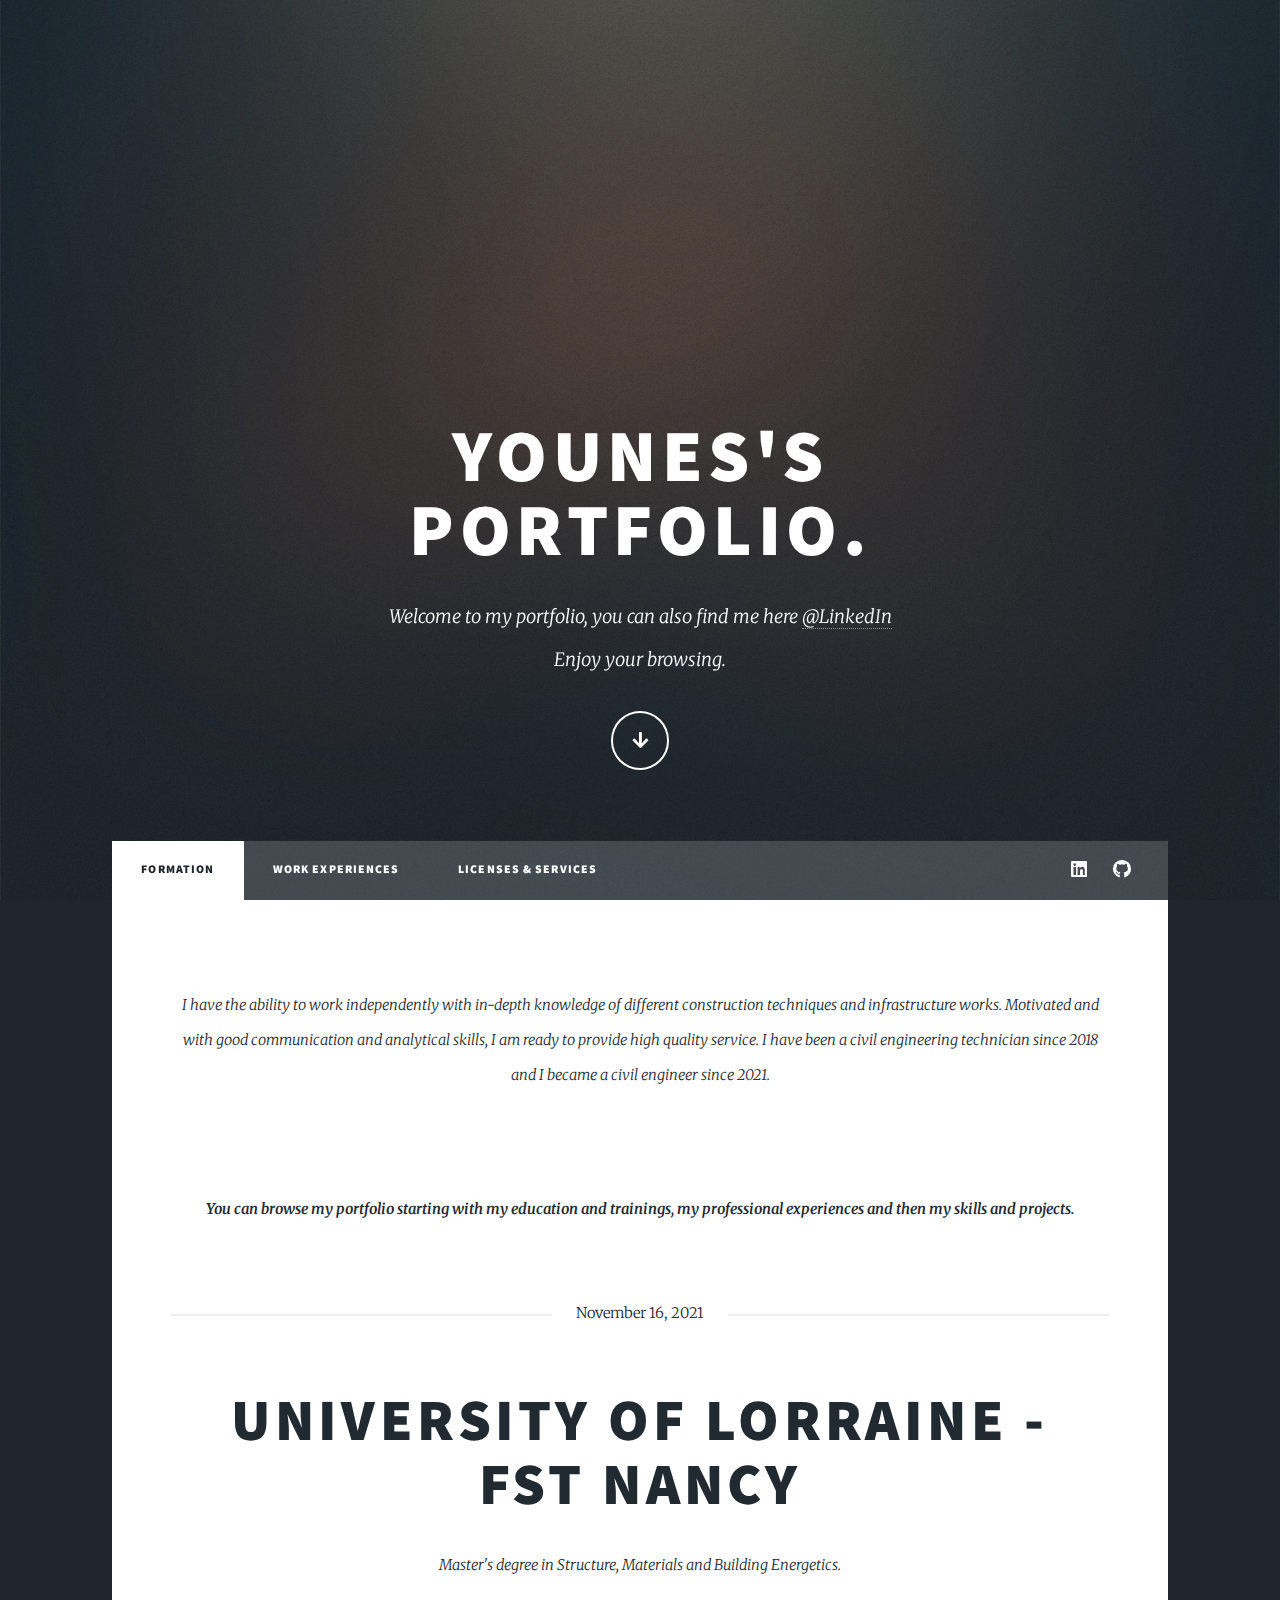
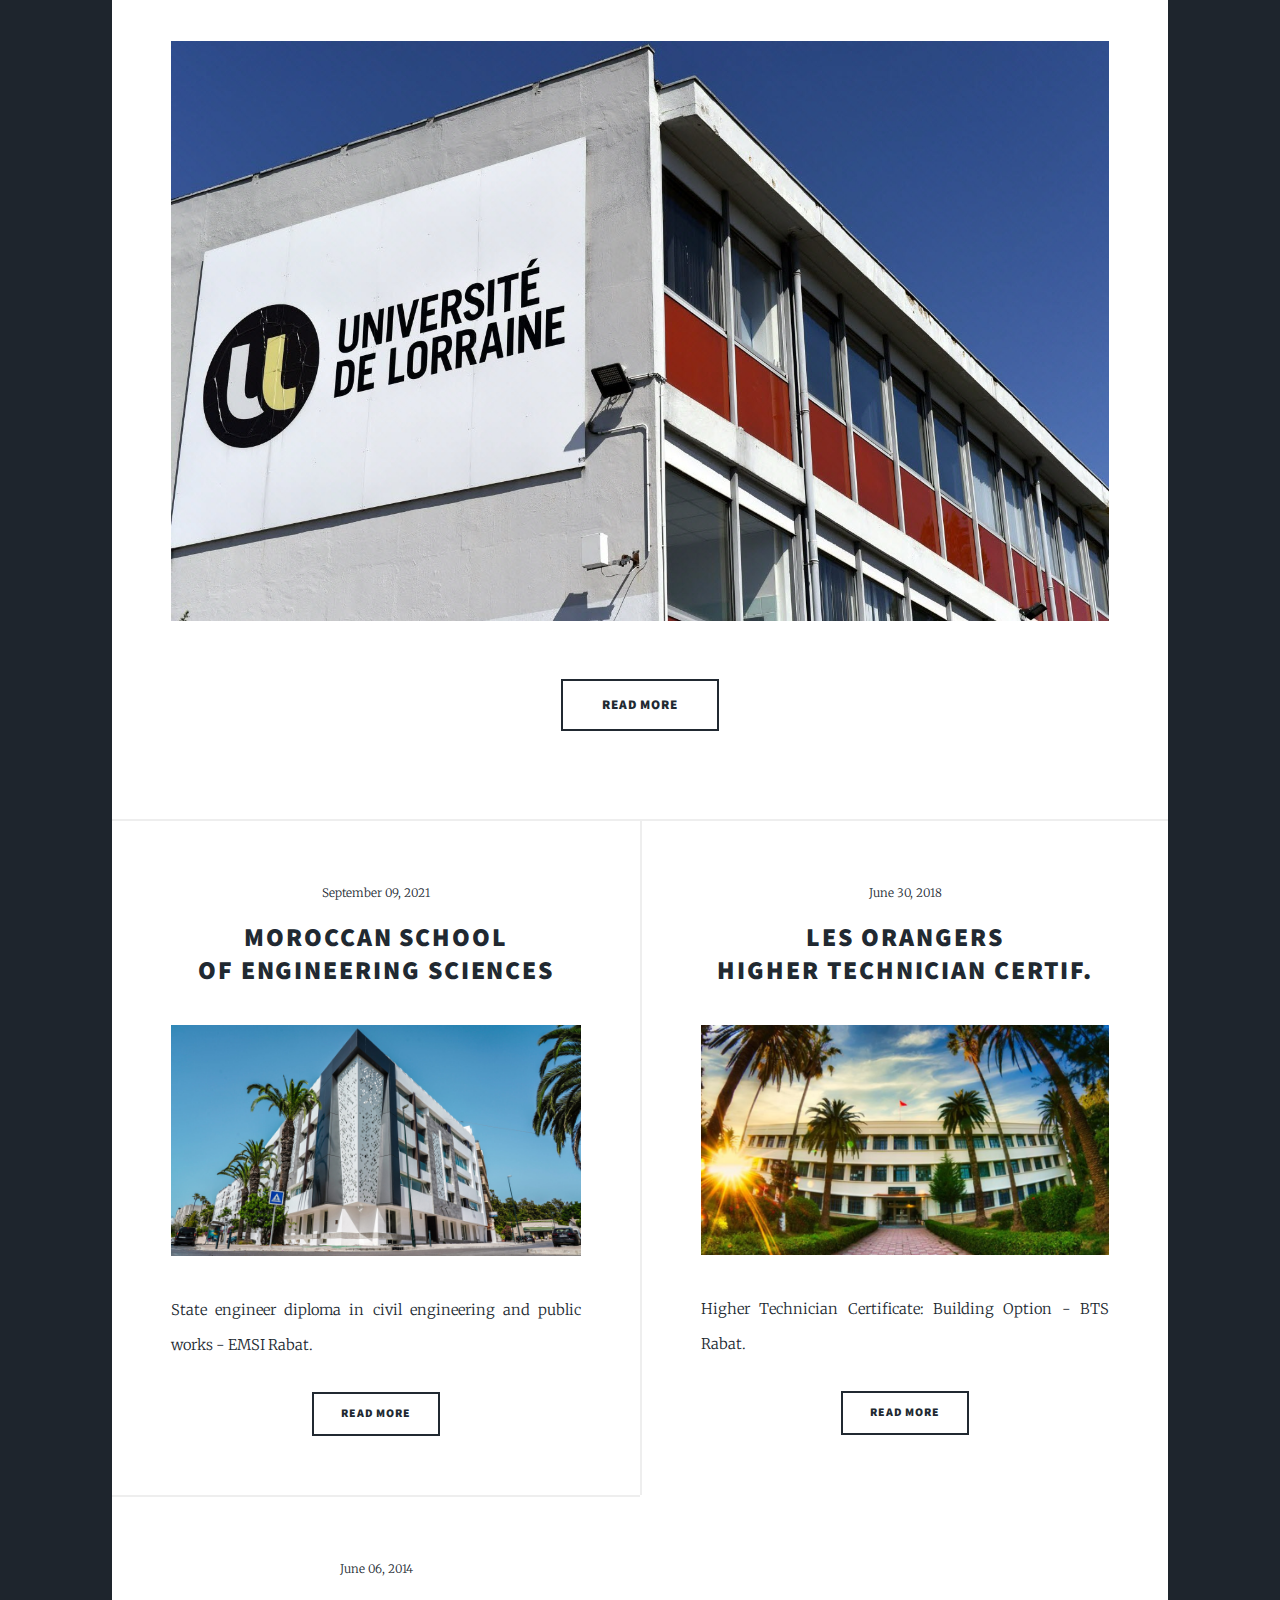
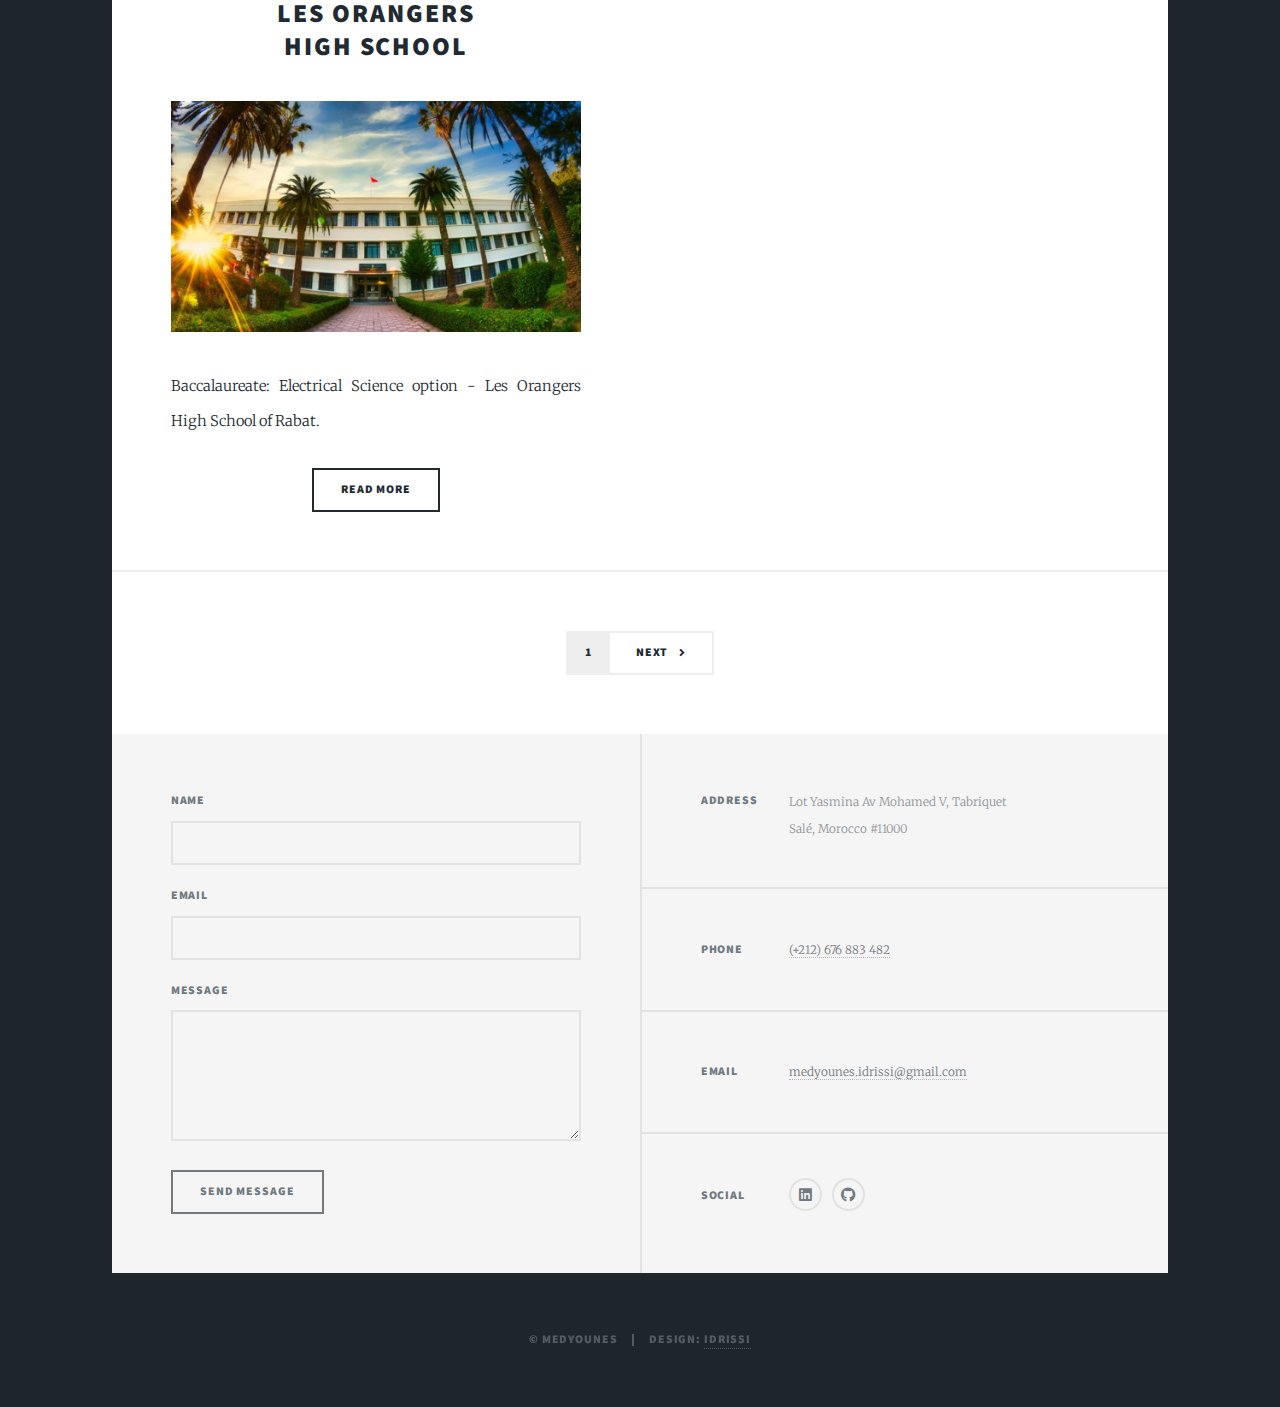
==== commit be9053ba: "Add files via upload" ====
--- a/index.html
+++ b/index.html
@@ -41,10 +41,8 @@
 							<li><a href="elements.html">LICENSES & SERVICES</a></li>
 						</ul>
 						<ul class="icons">
-							<li><a href="#" class="icon brands fa-twitter"><span class="label">Twitter</span></a></li>
 							<li><a href="https://www.linkedin.com/in/mohamed-younes-idrissi-601803b5/" class="icon brands fa-linkedin"><span class="label">LinkedIn</span></a></li>
-							<li><a href="#" class="icon brands fa-instagram"><span class="label">Instagram</span></a></li>
-							<li><a href="#" class="icon brands fa-github"><span class="label">GitHub</span></a></li>
+							<li><a href="https://github.com/Jonathan0133" class="icon brands fa-github"><span class="label">GitHub</span></a></li>
 						</ul>
 					</nav>
 
@@ -54,6 +52,12 @@
 						<!-- Featured Post -->
 							<article class="post featured">
 								<header class="major">
+                                    <p>I have the ability to work independently with in-depth knowledge of different construction techniques and infrastructure works. Motivated and with good communication and analytical skills, I am ready to provide high quality service. I have been a civil engineering technician since 2018 and I became a civil engineer since 2021.</p><br /><br />
+                                    
+                                    <p><b>You can browse my portfolio starting with my education and trainings, my professional experiences and then my skills and projects.</b></p>
+                                    <br />
+                                    <br />
+                                    
 									<span class="date">November 16, 2021</span>
 									<h2><a href="#">University of Lorraine - <br />
 									FST NANCY</a></h2>
@@ -165,10 +169,8 @@
 							<section>
 								<h3>Social</h3>
 								<ul class="icons alt">
-									<li><a href="#" class="icon brands alt fa-twitter"><span class="label">Twitter</span></a></li>
 									<li><a href="https://www.linkedin.com/in/mohamed-younes-idrissi-601803b5/" class="icon brands alt fa-linkedin"><span class="label">LinkedIn</span></a></li>
-									<li><a href="#" class="icon brands alt fa-instagram"><span class="label">Instagram</span></a></li>
-									<li><a href="#" class="icon brands alt fa-github"><span class="label">GitHub</span></a></li>
+									<li><a href="https://github.com/Jonathan0133" class="icon brands alt fa-github"><span class="label">GitHub</span></a></li>
 								</ul>
 							</section>
 						</section>
@@ -176,7 +178,7 @@
 
 				<!-- Copyright -->
 					<div id="copyright">
-						<ul><li>&copy; MEDYOUNES</li><li>Design: <a href="https://html5up.net">IDRISSI</a></li></ul>
+						<ul><li>&copy; MEDYOUNES</li><li>Design: <a href="#">IDRISSI</a></li></ul>
 					</div>
 
 			</div>
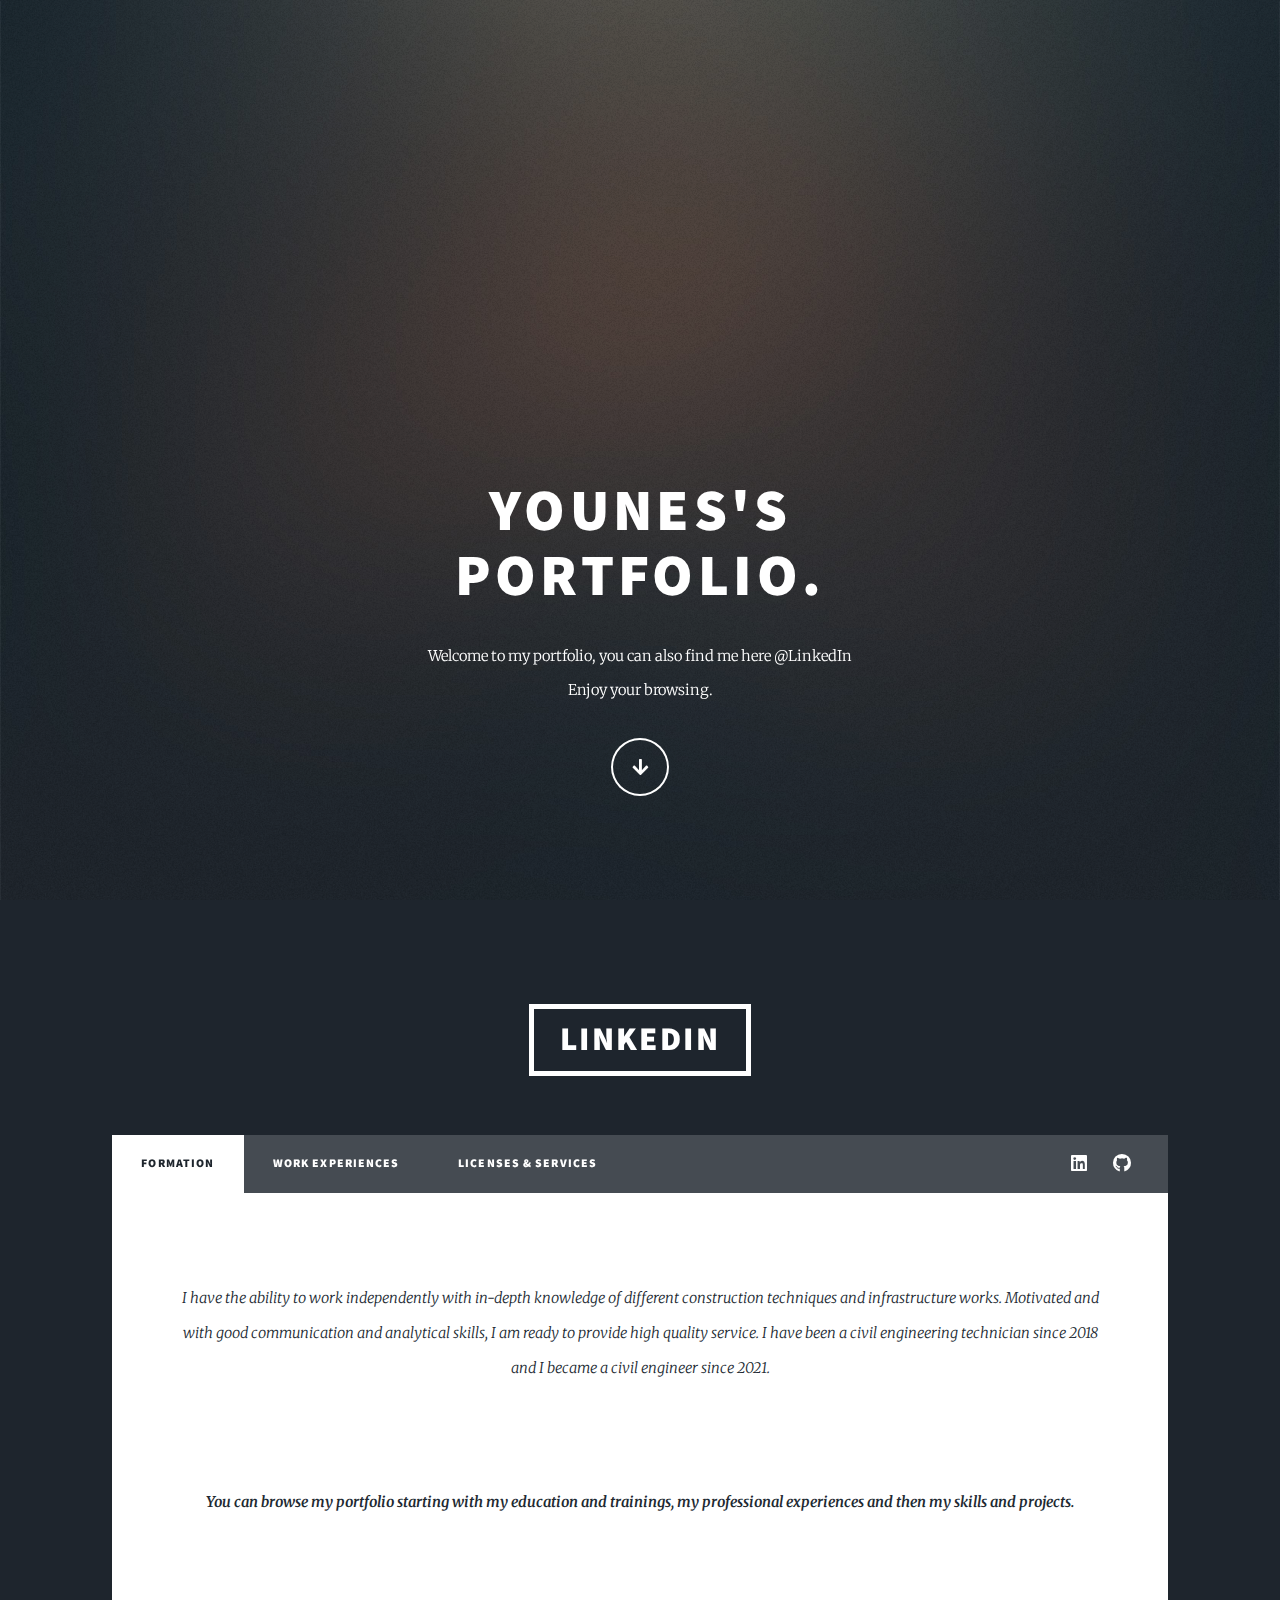
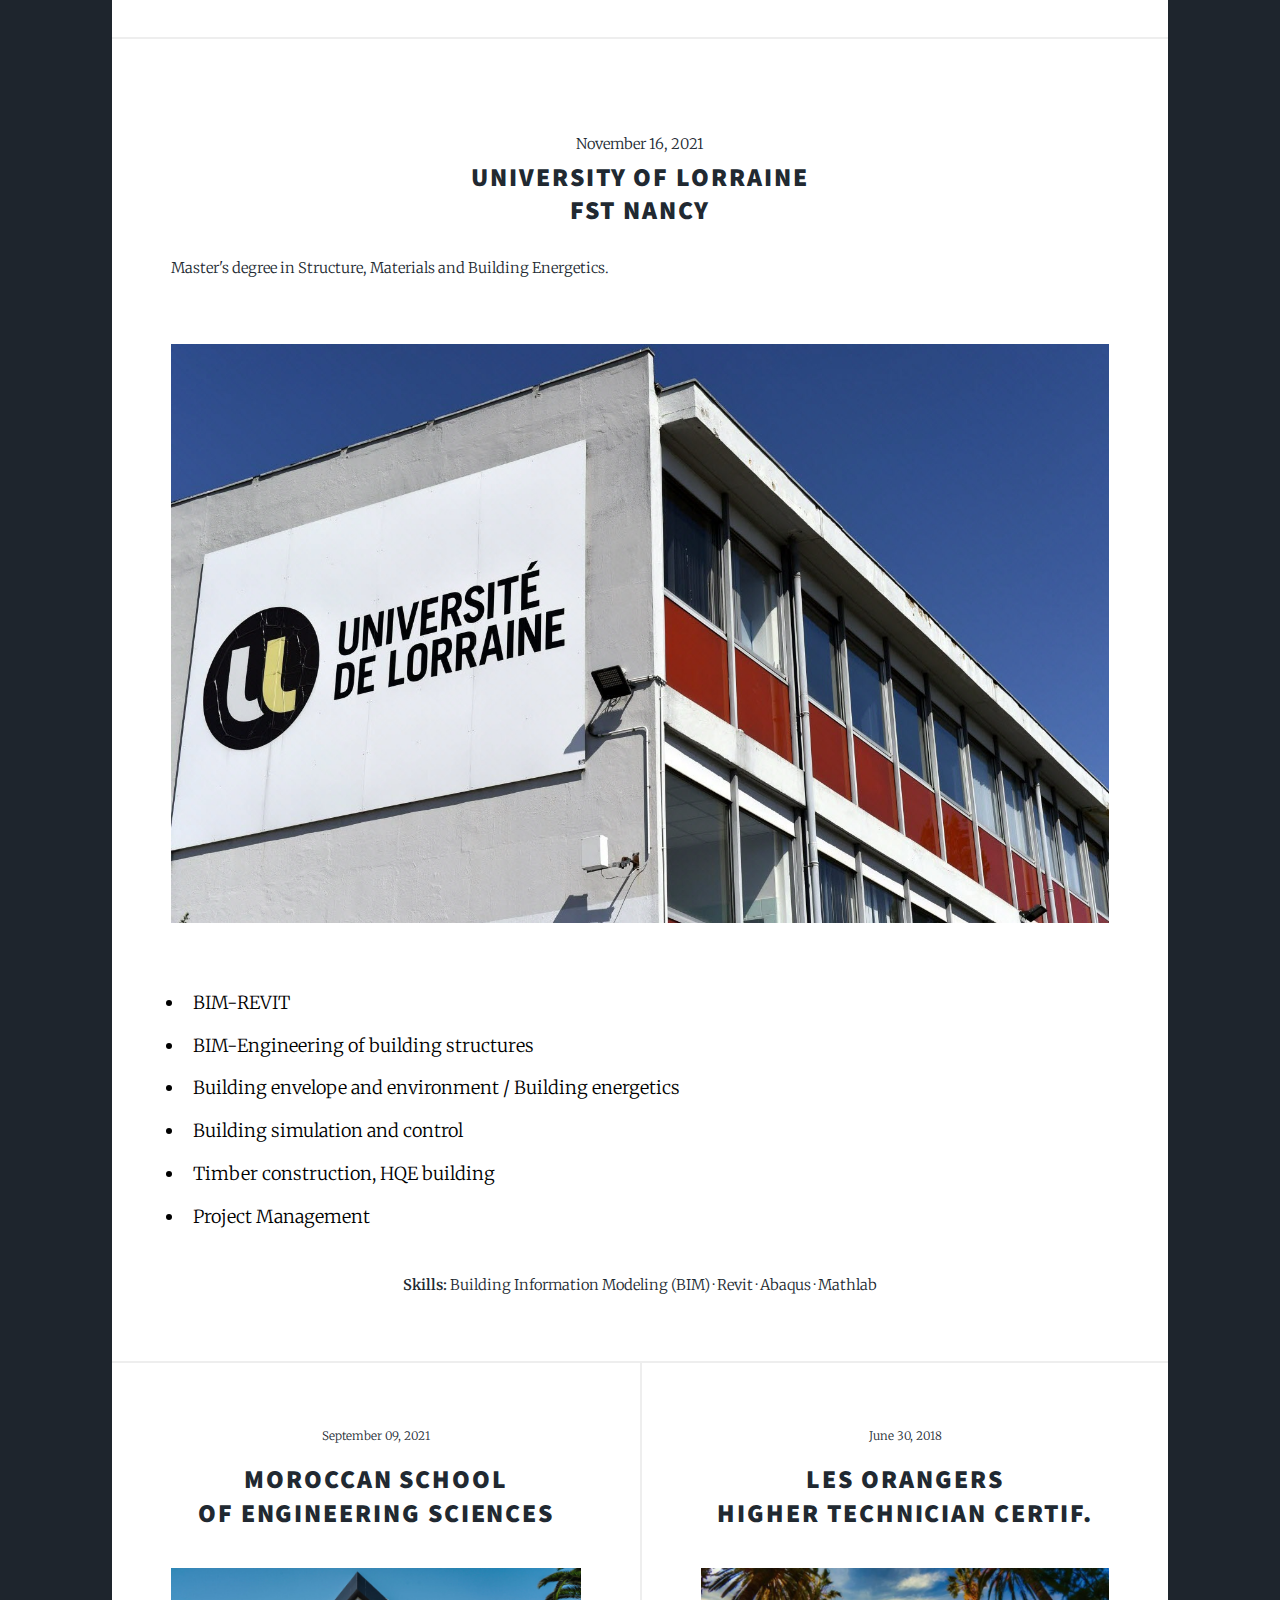
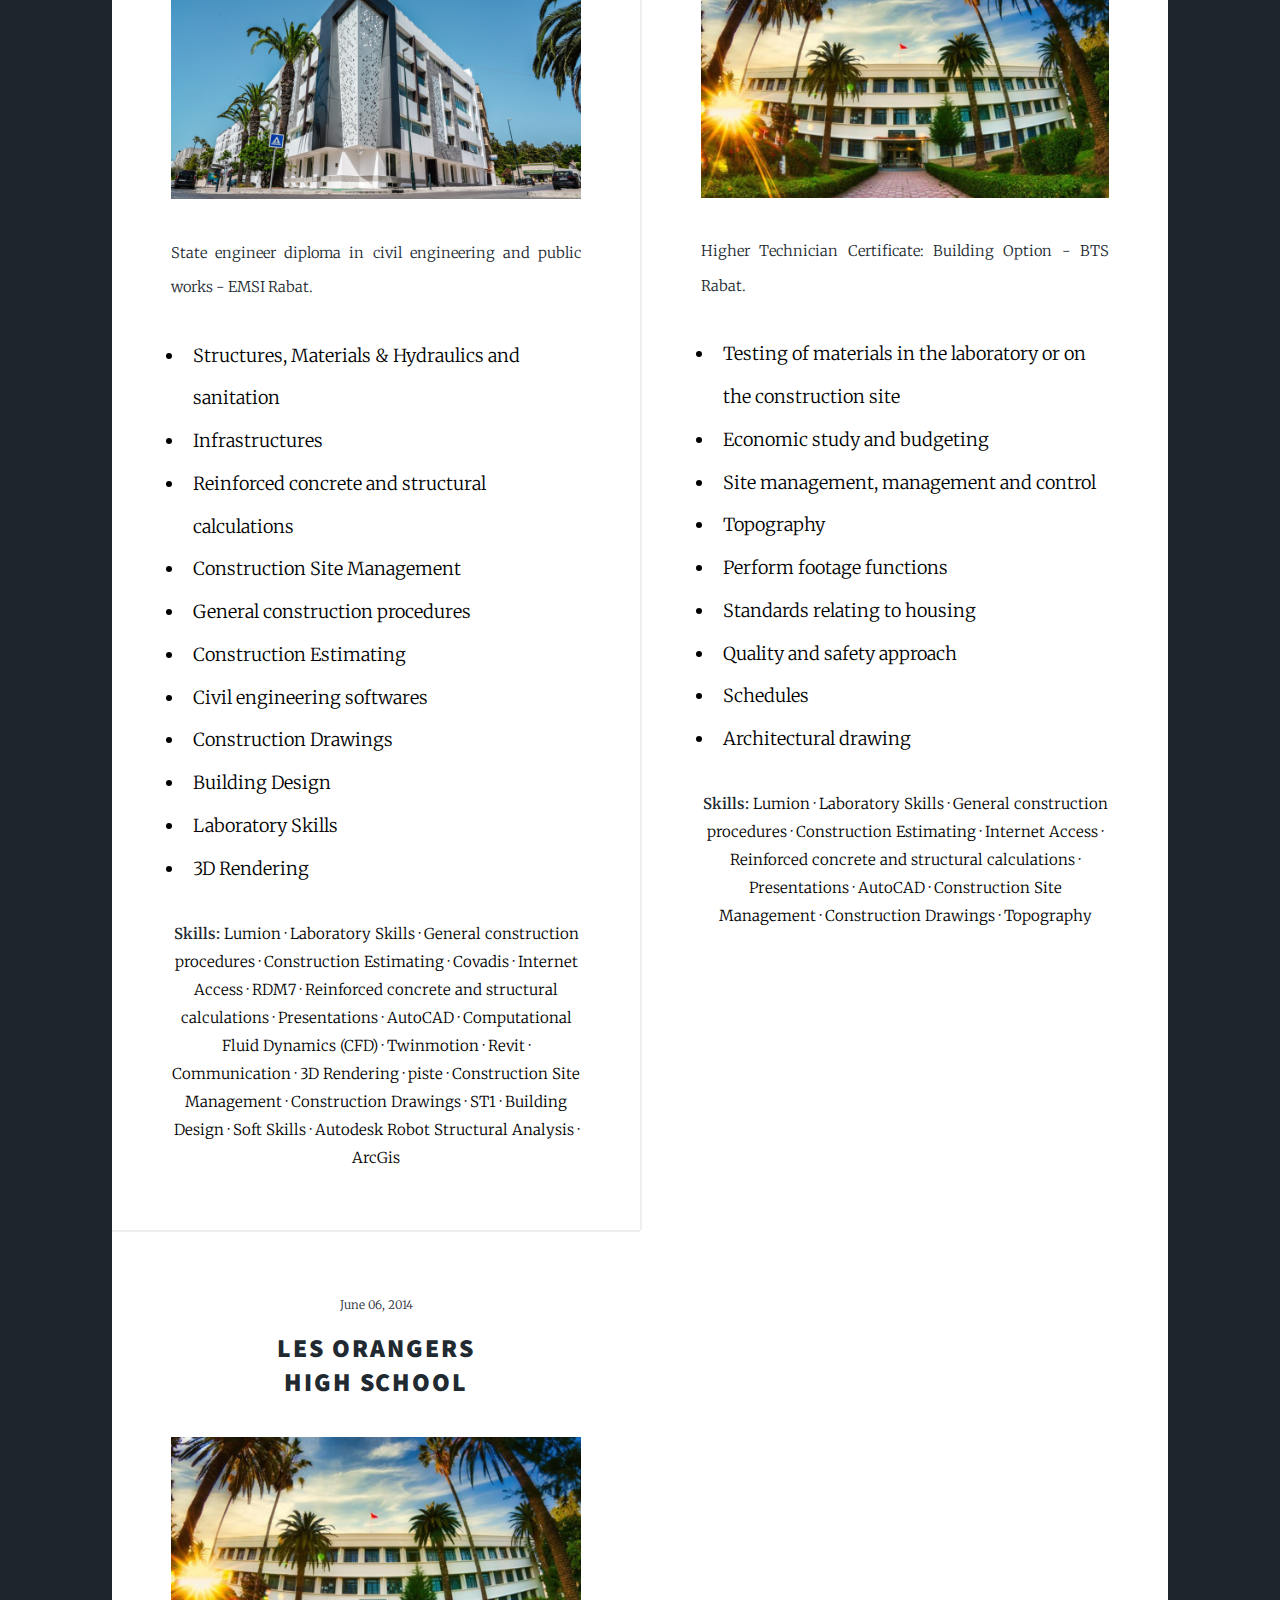
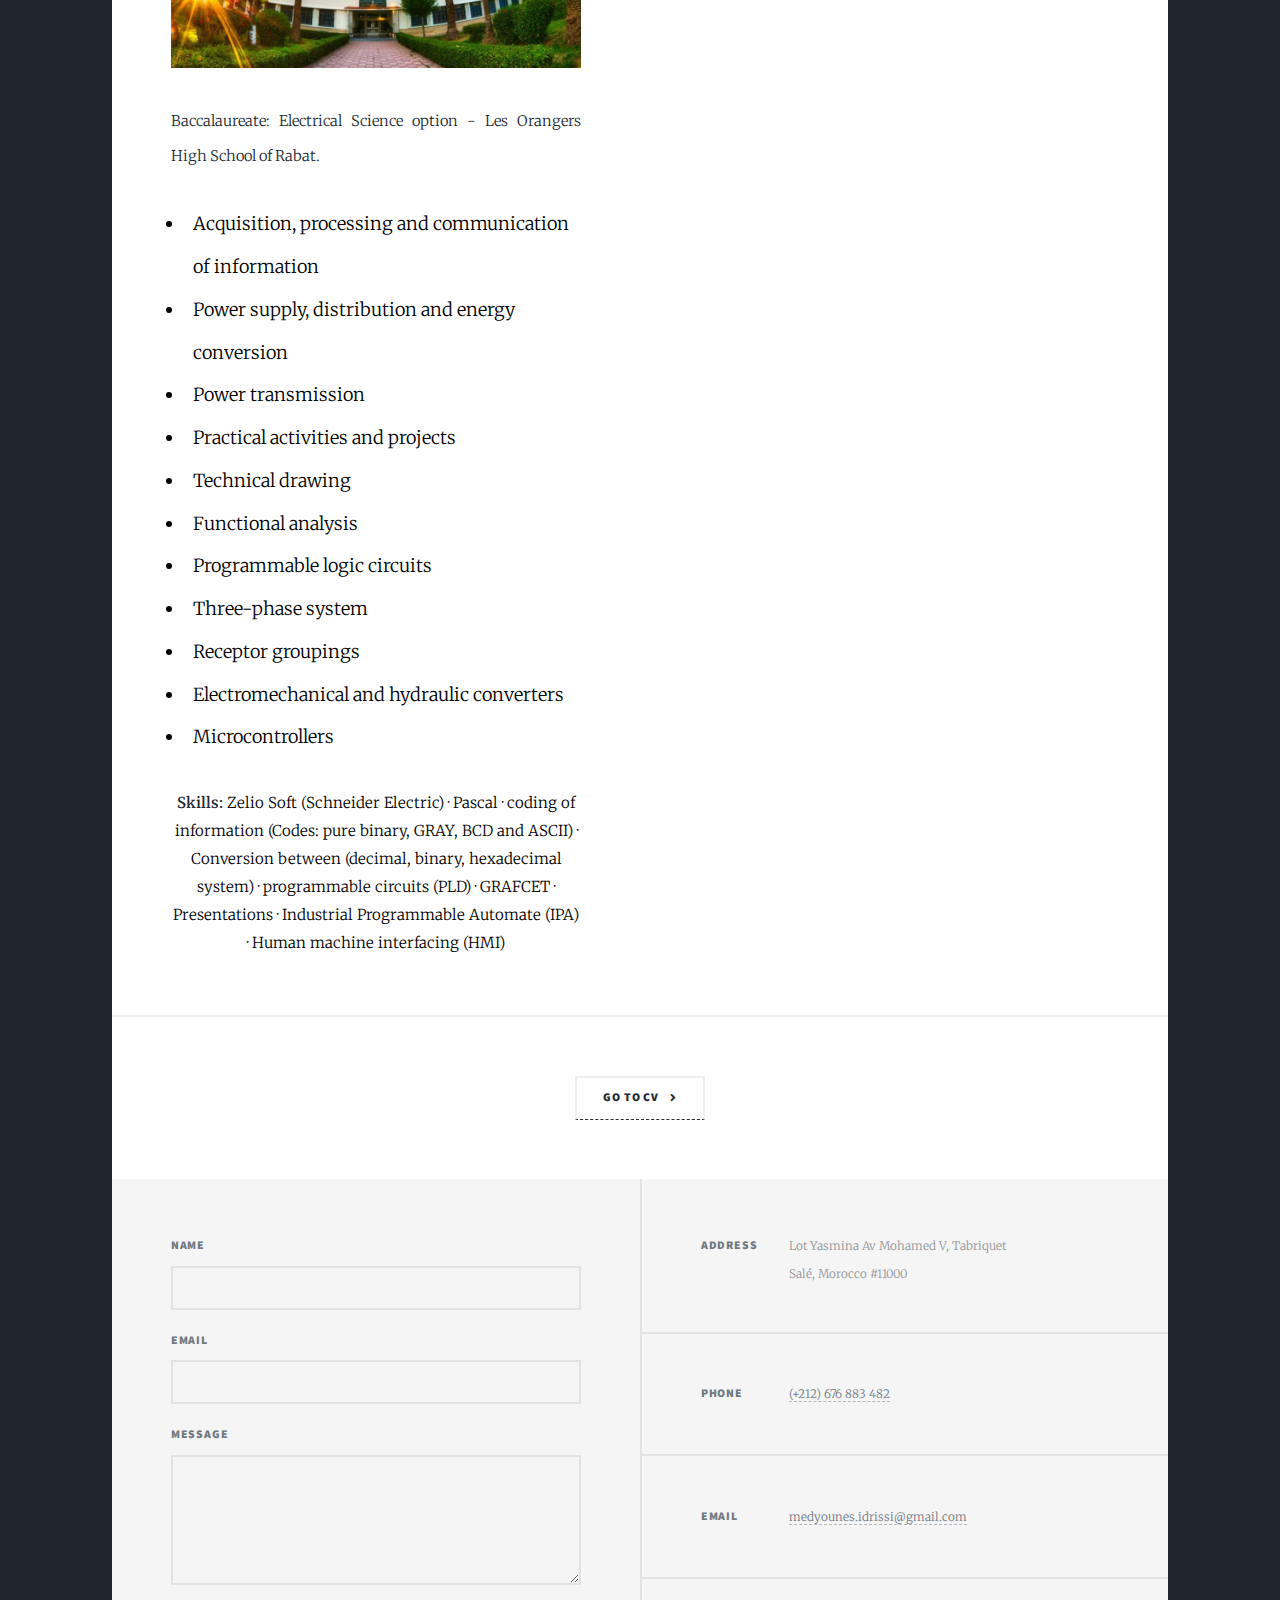
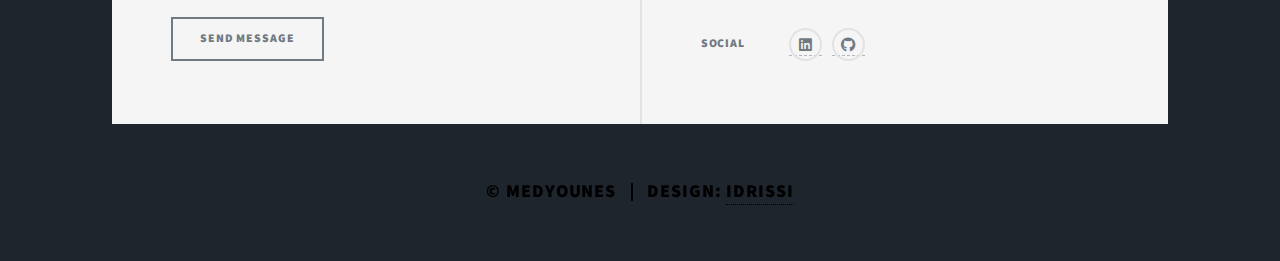
==== commit 682e7469: "Add files via upload" ====
--- a/index.html
+++ b/index.html
@@ -11,20 +11,53 @@
 		<meta name="viewport" content="width=device-width, initial-scale=1, user-scalable=no" />
 		<link rel="stylesheet" href="assets/css/main.css" />
 		<noscript><link rel="stylesheet" href="assets/css/noscript.css" /></noscript>
+        
+            <meta charset="UTF-8">
+    <meta http-equiv="X-UA-Compatible" content="IE=edge">
+    <meta name="viewport" content="width=device-width, initial-scale=1">
+    <title>Material Resume</title>
+    <link rel="preconnect" href="https://fonts.gstatic.com" crossorigin="crossorigin"/>
+    <link rel="preload" as="style" href="https://fonts.googleapis.com/css2?family=Poppins:wght@600&amp;family=Roboto:wght@300;400;500;700&amp;display=swap"/>
+    <link rel="stylesheet" href="https://fonts.googleapis.com/css2?family=Poppins:wght@600&amp;family=Roboto:wght@300;400;500;700&amp;display=swap" media="print" onload="this.media='all'"/>
+    <noscript>
+      <link rel="stylesheet" href="https://fonts.googleapis.com/css2?family=Poppins:wght@600&amp;family=Roboto:wght@300;400;500;700&amp;display=swap"/>
+    </noscript>
+    <link href="css1/font-awesome/css/all.min.css?ver=1.2.1" rel="stylesheet">
+    <link href="css1/mdb.min.css?ver=1.2.1" rel="stylesheet">
+    <link href="css1/aos.css?ver=1.2.1" rel="stylesheet">
+    <link href="css1/main.css?ver=1.2.1" rel="stylesheet">
+    <noscript>
+      <style type="text/css">
+        [data-aos] {
+            opacity: 1 !important;
+            transform: translate(0) scale(1) !important;
+        }
+      </style>
+    </noscript>
 	</head>
+    
+    
+    
+    
+    
+    
+    
+    
+    
+    
 	<body class="is-preload">
 
 		<!-- Wrapper -->
 			<div id="wrapper" class="fade-in">
 
 				<!-- Intro -->
-					<div id="intro">
+					<div id="intro1">
 						<h1>Younes's<br />
 						Portfolio.</h1>
 						<p> Welcome to my portfolio, you can also find me here <a href="https://www.linkedin.com/in/mohamed-younes-idrissi-601803b5/">@LinkedIn</a><br />
 						Enjoy your browsing.</p>
 						<ul class="actions">
-							<li><a href="#header" class="button icon solid solo fa-arrow-down scrolly">Continue</a></li>
+							<li><a href="#header" class="button icon solid solo fa-arrow-down scrolly"></a></li>
 						</ul>
 					</div>
 
@@ -45,29 +78,46 @@
 							<li><a href="https://github.com/Jonathan0133" class="icon brands fa-github"><span class="label">GitHub</span></a></li>
 						</ul>
 					</nav>
+                
+                
+
 
 				<!-- Main -->
 					<div id="main">
 
 						<!-- Featured Post -->
-							<article class="post featured">
-								<header class="major">
-                                    <p>I have the ability to work independently with in-depth knowledge of different construction techniques and infrastructure works. Motivated and with good communication and analytical skills, I am ready to provide high quality service. I have been a civil engineering technician since 2018 and I became a civil engineer since 2021.</p><br /><br />
-                                    
-                                    <p><b>You can browse my portfolio starting with my education and trainings, my professional experiences and then my skills and projects.</b></p>
-                                    <br />
-                                    <br />
-                                    
-									<span class="date">November 16, 2021</span>
-									<h2><a href="#">University of Lorraine - <br />
-									FST NANCY</a></h2>
+                        <article class="post featured">
+                            <header class="major">
+                                <p>I have the ability to work independently with in-depth knowledge of different construction techniques and infrastructure works. Motivated and with good communication and analytical skills, I am ready to provide high quality service. I have been a civil engineering technician since 2018 and I became a civil engineer since 2021.</p><br /><br />
+                                    
+                                <p><b>You can browse my portfolio starting with my education and trainings, my professional experiences and then my skills and projects.</b></p>
+                            </header>
+                        </article>
+
+
+                    <div class="post featured">
+                            <span class="date">November 16, 2021</span>
+									<h2>University of Lorraine<br />
+									FST NANCY</h2>
 									<p>Master's degree in Structure, Materials and Building Energetics.</p>
-								</header>
-								<a href="#" class="image main"><img src="images/pic01.jpg" alt="university_of_lorraine" /></a>
-								<ul class="actions special">
-									<li><a href="#" class="button large">Read more</a></li>
-								</ul>
-							</article>
+
+								<img class="image main" src="images/pic01.jpg" alt="university_of_lorraine" />
+                                
+
+                            <ul class="posts">
+                                <li>BIM-REVIT</li>
+                                <li>BIM-Engineering of building structures</li>
+                                <li>Building envelope and environment / Building energetics</li>
+                                <li>Building simulation and control</li>
+                                <li>Timber construction, HQE building</li>                   
+                                <li>Project Management</li>
+                            </ul>
+                            
+                            <div class="posts">
+                            <b>Skills:</b> Building Information Modeling (BIM) · Revit · Abaqus · Mathlab
+                            </div>
+                    </div>
+
 
 						<!-- Posts -->
 							<section class="posts">
@@ -77,11 +127,27 @@
 										<h2><a href="#">Moroccan School<br />
 										of Engineering Sciences</a></h2>
 									</header>
-									<a href="#" class="image fit"><img src="images/pic02.jpg" alt="EMSI_Rabat" /></a>
+									<img class="image fit" src="images/pic02.jpg" alt="EMSI_Rabat" />
 									<p>State engineer diploma in civil engineering and public works - EMSI Rabat.</p>
-									<ul class="actions special">
-										<li><a href="#" class="button">Read more</a></li>
+									<ul class="posts">
+                                        <li>Structures, Materials & Hydraulics and sanitation</li>
+                                        <li>Infrastructures</li>
+                                        <li>Reinforced concrete and structural calculations</li>
+                                        <li>Construction Site Management</li>
+                                        <li>General construction procedures</li>
+                                        <li>Construction Estimating</li>
+                                        <li>Civil engineering softwares</li>
+                                        <li>Construction Drawings</li>
+                                        <li>Building Design</li>
+                                        <li>Laboratory Skills</li>
+                                        <li>3D Rendering</li>
 									</ul>
+                                    
+                                    <div class="posts">
+                                    <b>Skills:</b> Lumion · Laboratory Skills · General construction procedures · Construction Estimating · Covadis · Internet Access · RDM7 · Reinforced concrete and structural calculations · Presentations · AutoCAD · Computational Fluid Dynamics (CFD) · Twinmotion · Revit · Communication · 3D Rendering · piste · Construction Site Management · Construction Drawings · ST1 · Building Design · Soft Skills · Autodesk Robot Structural Analysis · ArcGis               
+                                    </div>
+                                   
+                                    
 								</article>
 								<article>
 									<header>
@@ -89,11 +155,24 @@
 										<h2><a href="#">Les Orangers<br />
 										Higher Technician Certif.</a></h2>
 									</header>
-									<a href="#" class="image fit"><img src="images/pic04.png" alt="BTS-Rabat" /></a>
+									<img class="image fit" src="images/pic04.png" alt="BTS-Rabat" />
 									<p>Higher Technician Certificate: Building Option - BTS Rabat.</p>
-									<ul class="actions special">
-										<li><a href="#" class="button">Read more</a></li>
+									<ul class="posts">
+                                        <li>Testing of materials in the laboratory or on the construction site</li>
+                                        <li>Economic study and budgeting</li>
+                                        <li>Site management, management and control</li>
+                                        <li>Topography</li>
+                                        <li>Perform footage functions</li>
+                                        <li>Standards relating to housing</li>
+                                        <li>Quality and safety approach</li>
+                                        <li>Schedules</li>
+                                        <li>Architectural drawing</li>
 									</ul>
+                                    
+                                    <div class="posts">
+                                    <b>Skills:</b> Lumion · Laboratory Skills · General construction procedures · Construction Estimating · Internet Access · Reinforced concrete and structural calculations · Presentations · AutoCAD · Construction Site Management · Construction Drawings · Topography
+                                    </div>
+                                    
 								</article>
 								<article>
 									<header>
@@ -101,11 +180,26 @@
 										<h2><a href="#">Les Orangers<br />
 										High School</a></h2>
 									</header>
-									<a href="#" class="image fit"><img src="images/pic04.png" alt="Lycee" /></a>
+									<img class="image fit" src="images/pic04.png" alt="Lycee" />
 									<p>Baccalaureate: Electrical Science option - Les Orangers High School of Rabat.</p>
-									<ul class="actions special">
-										<li><a href="#" class="button">Read more</a></li>
+									<ul class="posts">
+                                        <li>Acquisition, processing and communication of information</li>
+                                        <li>Power supply, distribution and energy conversion</li>
+                                        <li>Power transmission</li>
+                                        <li>Practical activities and projects</li>
+                                        <li>Technical drawing</li>
+                                        <li>Functional analysis</li>
+                                        <li>Programmable logic circuits</li>
+                                        <li>Three-phase system</li>
+                                        <li>Receptor groupings</li>
+                                        <li>Electromechanical and hydraulic converters</li>
+                                        <li>Microcontrollers</li>
 									</ul>
+                                    
+                                    <div class="posts">
+                                    <b>Skills:</b> Zelio Soft (Schneider Electric) · Pascal · coding of information (Codes: pure binary, GRAY, BCD and ASCII) · Conversion between (decimal, binary, hexadecimal system) · programmable circuits (PLD) · GRAFCET · Presentations · Industrial Programmable Automate (IPA) · Human machine interfacing (HMI)
+                                    </div>                                    
+                                    
 								</article>
 
 							</section>
@@ -114,7 +208,7 @@
 							<footer>
 								<div class="pagination">
 									<!--<a href="#" class="previous">Prev</a>-->
-									<a href="#" class="page active">1</a>
+<!--									<a href="#" class="page active">1</a>-->
 <!--
 									<a href="#" class="page">2</a>
 									<a href="#" class="page">3</a>
@@ -123,7 +217,7 @@
 									<a href="#" class="page">9</a>
 									<a href="#" class="page">10</a>
 -->
-									<a href="#" class="next">Next</a>
+									<a href="generic.html" class="next">Go to cv</a>
 								</div>
 							</footer>
 
--- a/assets/css/main.css
+++ b/assets/css/main.css
@@ -1,4689 +1,4834 @@
-@import url(fontawesome-all.min.css);
-@import url("https://fonts.googleapis.com/css?family=Merriweather:300,700,300italic,700italic|Source+Sans+Pro:900");
-
+@import url(fontawesome-all.min.css);
+@import url("https://fonts.googleapis.com/css?family=Merriweather:300,700,300italic,700italic|Source+Sans+Pro:900");
+
 /*
 	Massively by HTML5 UP
 	html5up.net | @ajlkn
 	Free for personal and commercial use under the CCA 3.0 license (html5up.net/license)
-*/
-
-html, body, div, span, applet, object,
-iframe, h1, h2, h3, h4, h5, h6, p, blockquote,
-pre, a, abbr, acronym, address, big, cite,
-code, del, dfn, em, img, ins, kbd, q, s, samp,
-small, strike, strong, sub, sup, tt, var, b,
-u, i, center, dl, dt, dd, ol, ul, li, fieldset,
-form, label, legend, table, caption, tbody,
-tfoot, thead, tr, th, td, article, aside,
-canvas, details, embed, figure, figcaption,
-footer, header, hgroup, menu, nav, output, ruby,
-section, summary, time, mark, audio, video {
-	margin: 0;
-	padding: 0;
-	border: 0;
-	font-size: 100%;
-	font: inherit;
-	vertical-align: baseline;}
-
-article, aside, details, figcaption, figure,
-footer, header, hgroup, menu, nav, section {
-	display: block;}
-
-body {
-	line-height: 1;
-}
-
-ol, ul {
-	list-style: none;
-}
-
-blockquote, q {
-	quotes: none;
-}
-
-	blockquote:before, blockquote:after, q:before, q:after {
-		content: '';
-		content: none;
-	}
-
-table {
-	border-collapse: collapse;
-	border-spacing: 0;
-}
-
-body {
-	-webkit-text-size-adjust: none;
-}
-
-mark {
-	background-color: transparent;
-	color: inherit;
-}
-
-input::-moz-focus-inner {
-	border: 0;
-	padding: 0;
-}
-
-input, select, textarea {
-	-moz-appearance: none;
-	-webkit-appearance: none;
-	-ms-appearance: none;
-	appearance: none;
-}
-
-/* Basic */
-
-	@-ms-viewport {
-		width: device-width;
-	}
-
-	body {
-		-ms-overflow-style: scrollbar;
-	}
-
-	@media screen and (max-width: 480px) {
-
-		html, body {
-			min-width: 320px;
-		}
-
-	}
-
-	html {
-		box-sizing: border-box;
-	}
-
-	*, *:before, *:after {
-		box-sizing: inherit;
-	}
-
-	body {
-		background-color: #1e252d;
-	}
-
-		body.is-preload *, body.is-preload *:before, body.is-preload *:after {
-			-moz-animation: none !important;
-			-webkit-animation: none !important;
-			-ms-animation: none !important;
-			animation: none !important;
-			-moz-transition: none !important;
-			-webkit-transition: none !important;
-			-ms-transition: none !important;
-			transition: none !important;
-		}
-
-/* Type */
-
-	html {
-		font-size: 16pt;
-	}
-
-		@media screen and (max-width: 1680px) {
-
-			html {
-				font-size: 12pt;
-			}
-
-		}
-
-		@media screen and (max-width: 1280px) {
-
-			html {
-				font-size: 11pt;
-			}
-
-		}
-
-		@media screen and (max-width: 360px) {
-
-			html {
-				font-size: 10pt;
-			}
-
-		}
-
-	body {
-		color: #212931;
-	}
-
-	body, input, select, textarea {
-		font-family: "Merriweather", Georgia, serif;
-		font-weight: 300;
-		font-size: 1rem;
-		line-height: 2.375;
-	}
-
-	a {
-		-moz-transition: color 0.2s ease-in-out, background-color 0.2s ease-in-out, border-color 0.2s ease-in-out, box-shadow 0.2s ease-in-out;
-		-webkit-transition: color 0.2s ease-in-out, background-color 0.2s ease-in-out, border-color 0.2s ease-in-out, box-shadow 0.2s ease-in-out;
-		-ms-transition: color 0.2s ease-in-out, background-color 0.2s ease-in-out, border-color 0.2s ease-in-out, box-shadow 0.2s ease-in-out;
-		transition: color 0.2s ease-in-out, background-color 0.2s ease-in-out, border-color 0.2s ease-in-out, box-shadow 0.2s ease-in-out;
-		border-bottom: dotted 1px;
-		text-decoration: none;
-	}
-
-		a:hover {
-			border-bottom-color: transparent;
-		}
-
-	strong, b {
-		font-weight: 600;
-	}
-
-	em, i {
-		font-style: italic;
-	}
-
-	p {
-		text-align: justify;
-		margin: 0 0 2rem 0;
-	}
-
-	h1, h2, h3, h4, h5, h6 {
-		font-family: "Source Sans Pro", Helvetica, sans-serif;
-		font-weight: 900;
-		line-height: 1.5;
-		letter-spacing: 0.075em;
-		text-transform: uppercase;
-		margin: 0 0 1rem 0;
-	}
-
-		h1 a, h2 a, h3 a, h4 a, h5 a, h6 a {
-			border-bottom: 0;
-			color: inherit;
-			text-decoration: none;
-		}
-
-	h1 {
-		font-size: 4rem;
-		line-height: 1.1;
-		margin: 0 0 2rem 0;
-	}
-
-	h2 {
-		font-size: 1.75rem;
-		line-height: 1.3;
-		margin: 0 0 1.5rem 0;
-	}
-
-	h3 {
-		font-size: 1.25rem;
-		margin: 0 0 1.5rem 0;
-	}
-
-	h4 {
-		font-size: 1rem;
-	}
-
-	h5 {
-		font-size: 0.9rem;
-	}
-
-	h6 {
-		font-size: 0.8rem;
-	}
-
-	sub {
-		font-size: 0.8rem;
-		position: relative;
-		top: 0.5rem;
-	}
-
-	sup {
-		font-size: 0.8rem;
-		position: relative;
-		top: -0.5rem;
-	}
-
-	blockquote {
-		border-left: solid 4px;
-		font-style: italic;
-		margin: 0 0 2rem 0;
-		padding: 0.5rem 0 0.5rem 2rem;
-	}
-
-	code {
-		border: solid 2px;
-		font-family: "Courier New", monospace;
-		font-size: 0.9rem;
-		margin: 0 0.25rem;
-		padding: 0.25rem 0.65rem;
-	}
-
-	pre {
-		-webkit-overflow-scrolling: touch;
-		font-family: "Courier New", monospace;
-		font-size: 0.9rem;
-		margin: 0 0 2rem 0;
-	}
-
-		pre code {
-			display: block;
-			line-height: 1.75;
-			padding: 1rem 1.5rem;
-			overflow-x: auto;
-		}
-
-	hr {
-		border: 0;
-		border-bottom: solid 2px;
-		margin: 3rem 0;
-	}
-
-		hr.major {
-			margin: 5rem 0;
-		}
-
-	.align-left {
-		text-align: left;
-	}
-
-	.align-center {
-		text-align: center;
-	}
-
-	.align-right {
-		text-align: right;
-	}
-
-	input, select, textarea {
-		color: #212931;
-	}
-
-	a {
-		color: #212931;
-		border-bottom-color: rgba(33, 41, 49, 0.5);
-	}
-
-		a:hover {
-			border-bottom-color: transparent;
-			color: #18bfef !important;
-		}
-
-	strong, b {
-		color: #212931;
-	}
-
-	h1, h2, h3, h4, h5, h6 {
-		color: #212931;
-	}
-
-	blockquote {
-		border-left-color: #eeeeee;
-	}
-
-	code {
-		background: rgba(220, 220, 220, 0.25);
-		border-color: #eeeeee;
-	}
-
-	hr {
-		border-bottom-color: #eeeeee;
-	}
-
-/* Row */
-
-	.row {
-		display: flex;
-		flex-wrap: wrap;
-		box-sizing: border-box;
-		align-items: stretch;
-	}
-
-		.row > * {
-			box-sizing: border-box;
-		}
-
-		.row.gtr-uniform > * > :last-child {
-			margin-bottom: 0;
-		}
-
-		.row.aln-left {
-			justify-content: flex-start;
-		}
-
-		.row.aln-center {
-			justify-content: center;
-		}
-
-		.row.aln-right {
-			justify-content: flex-end;
-		}
-
-		.row.aln-top {
-			align-items: flex-start;
-		}
-
-		.row.aln-middle {
-			align-items: center;
-		}
-
-		.row.aln-bottom {
-			align-items: flex-end;
-		}
-
-		.row > .imp {
-			order: -1;
-		}
-
-		.row > .col-1 {
-			width: 8.33333%;
-		}
-
-		.row > .off-1 {
-			margin-left: 8.33333%;
-		}
-
-		.row > .col-2 {
-			width: 16.66667%;
-		}
-
-		.row > .off-2 {
-			margin-left: 16.66667%;
-		}
-
-		.row > .col-3 {
-			width: 25%;
-		}
-
-		.row > .off-3 {
-			margin-left: 25%;
-		}
-
-		.row > .col-4 {
-			width: 33.33333%;
-		}
-
-		.row > .off-4 {
-			margin-left: 33.33333%;
-		}
-
-		.row > .col-5 {
-			width: 41.66667%;
-		}
-
-		.row > .off-5 {
-			margin-left: 41.66667%;
-		}
-
-		.row > .col-6 {
-			width: 50%;
-		}
-
-		.row > .off-6 {
-			margin-left: 50%;
-		}
-
-		.row > .col-7 {
-			width: 58.33333%;
-		}
-
-		.row > .off-7 {
-			margin-left: 58.33333%;
-		}
-
-		.row > .col-8 {
-			width: 66.66667%;
-		}
-
-		.row > .off-8 {
-			margin-left: 66.66667%;
-		}
-
-		.row > .col-9 {
-			width: 75%;
-		}
-
-		.row > .off-9 {
-			margin-left: 75%;
-		}
-
-		.row > .col-10 {
-			width: 83.33333%;
-		}
-
-		.row > .off-10 {
-			margin-left: 83.33333%;
-		}
-
-		.row > .col-11 {
-			width: 91.66667%;
-		}
-
-		.row > .off-11 {
-			margin-left: 91.66667%;
-		}
-
-		.row > .col-12 {
-			width: 100%;
-		}
-
-		.row > .off-12 {
-			margin-left: 100%;
-		}
-
-		.row.gtr-0 {
-			margin-top: 0;
-			margin-left: 0rem;
-		}
-
-			.row.gtr-0 > * {
-				padding: 0 0 0 0rem;
-			}
-
-			.row.gtr-0.gtr-uniform {
-				margin-top: 0rem;
-			}
-
-				.row.gtr-0.gtr-uniform > * {
-					padding-top: 0rem;
-				}
-
-		.row.gtr-25 {
-			margin-top: 0;
-			margin-left: -0.375rem;
-		}
-
-			.row.gtr-25 > * {
-				padding: 0 0 0 0.375rem;
-			}
-
-			.row.gtr-25.gtr-uniform {
-				margin-top: -0.375rem;
-			}
-
-				.row.gtr-25.gtr-uniform > * {
-					padding-top: 0.375rem;
-				}
-
-		.row.gtr-50 {
-			margin-top: 0;
-			margin-left: -0.75rem;
-		}
-
-			.row.gtr-50 > * {
-				padding: 0 0 0 0.75rem;
-			}
-
-			.row.gtr-50.gtr-uniform {
-				margin-top: -0.75rem;
-			}
-
-				.row.gtr-50.gtr-uniform > * {
-					padding-top: 0.75rem;
-				}
-
-		.row {
-			margin-top: 0;
-			margin-left: -1.5rem;
-		}
-
-			.row > * {
-				padding: 0 0 0 1.5rem;
-			}
-
-			.row.gtr-uniform {
-				margin-top: -1.5rem;
-			}
-
-				.row.gtr-uniform > * {
-					padding-top: 1.5rem;
-				}
-
-		.row.gtr-150 {
-			margin-top: 0;
-			margin-left: -2.25rem;
-		}
-
-			.row.gtr-150 > * {
-				padding: 0 0 0 2.25rem;
-			}
-
-			.row.gtr-150.gtr-uniform {
-				margin-top: -2.25rem;
-			}
-
-				.row.gtr-150.gtr-uniform > * {
-					padding-top: 2.25rem;
-				}
-
-		.row.gtr-200 {
-			margin-top: 0;
-			margin-left: -3rem;
-		}
-
-			.row.gtr-200 > * {
-				padding: 0 0 0 3rem;
-			}
-
-			.row.gtr-200.gtr-uniform {
-				margin-top: -3rem;
-			}
-
-				.row.gtr-200.gtr-uniform > * {
-					padding-top: 3rem;
-				}
-
-		@media screen and (max-width: 1680px) {
-
-			.row {
-				display: flex;
-				flex-wrap: wrap;
-				box-sizing: border-box;
-				align-items: stretch;
-			}
-
-				.row > * {
-					box-sizing: border-box;
-				}
-
-				.row.gtr-uniform > * > :last-child {
-					margin-bottom: 0;
-				}
-
-				.row.aln-left {
-					justify-content: flex-start;
-				}
-
-				.row.aln-center {
-					justify-content: center;
-				}
-
-				.row.aln-right {
-					justify-content: flex-end;
-				}
-
-				.row.aln-top {
-					align-items: flex-start;
-				}
-
-				.row.aln-middle {
-					align-items: center;
-				}
-
-				.row.aln-bottom {
-					align-items: flex-end;
-				}
-
-				.row > .imp-xlarge {
-					order: -1;
-				}
-
-				.row > .col-1-xlarge {
-					width: 8.33333%;
-				}
-
-				.row > .off-1-xlarge {
-					margin-left: 8.33333%;
-				}
-
-				.row > .col-2-xlarge {
-					width: 16.66667%;
-				}
-
-				.row > .off-2-xlarge {
-					margin-left: 16.66667%;
-				}
-
-				.row > .col-3-xlarge {
-					width: 25%;
-				}
-
-				.row > .off-3-xlarge {
-					margin-left: 25%;
-				}
-
-				.row > .col-4-xlarge {
-					width: 33.33333%;
-				}
-
-				.row > .off-4-xlarge {
-					margin-left: 33.33333%;
-				}
-
-				.row > .col-5-xlarge {
-					width: 41.66667%;
-				}
-
-				.row > .off-5-xlarge {
-					margin-left: 41.66667%;
-				}
-
-				.row > .col-6-xlarge {
-					width: 50%;
-				}
-
-				.row > .off-6-xlarge {
-					margin-left: 50%;
-				}
-
-				.row > .col-7-xlarge {
-					width: 58.33333%;
-				}
-
-				.row > .off-7-xlarge {
-					margin-left: 58.33333%;
-				}
-
-				.row > .col-8-xlarge {
-					width: 66.66667%;
-				}
-
-				.row > .off-8-xlarge {
-					margin-left: 66.66667%;
-				}
-
-				.row > .col-9-xlarge {
-					width: 75%;
-				}
-
-				.row > .off-9-xlarge {
-					margin-left: 75%;
-				}
-
-				.row > .col-10-xlarge {
-					width: 83.33333%;
-				}
-
-				.row > .off-10-xlarge {
-					margin-left: 83.33333%;
-				}
-
-				.row > .col-11-xlarge {
-					width: 91.66667%;
-				}
-
-				.row > .off-11-xlarge {
-					margin-left: 91.66667%;
-				}
-
-				.row > .col-12-xlarge {
-					width: 100%;
-				}
-
-				.row > .off-12-xlarge {
-					margin-left: 100%;
-				}
-
-				.row.gtr-0 {
-					margin-top: 0;
-					margin-left: 0rem;
-				}
-
-					.row.gtr-0 > * {
-						padding: 0 0 0 0rem;
-					}
-
-					.row.gtr-0.gtr-uniform {
-						margin-top: 0rem;
-					}
-
-						.row.gtr-0.gtr-uniform > * {
-							padding-top: 0rem;
-						}
-
-				.row.gtr-25 {
-					margin-top: 0;
-					margin-left: -0.375rem;
-				}
-
-					.row.gtr-25 > * {
-						padding: 0 0 0 0.375rem;
-					}
-
-					.row.gtr-25.gtr-uniform {
-						margin-top: -0.375rem;
-					}
-
-						.row.gtr-25.gtr-uniform > * {
-							padding-top: 0.375rem;
-						}
-
-				.row.gtr-50 {
-					margin-top: 0;
-					margin-left: -0.75rem;
-				}
-
-					.row.gtr-50 > * {
-						padding: 0 0 0 0.75rem;
-					}
-
-					.row.gtr-50.gtr-uniform {
-						margin-top: -0.75rem;
-					}
-
-						.row.gtr-50.gtr-uniform > * {
-							padding-top: 0.75rem;
-						}
-
-				.row {
-					margin-top: 0;
-					margin-left: -1.5rem;
-				}
-
-					.row > * {
-						padding: 0 0 0 1.5rem;
-					}
-
-					.row.gtr-uniform {
-						margin-top: -1.5rem;
-					}
-
-						.row.gtr-uniform > * {
-							padding-top: 1.5rem;
-						}
-
-				.row.gtr-150 {
-					margin-top: 0;
-					margin-left: -2.25rem;
-				}
-
-					.row.gtr-150 > * {
-						padding: 0 0 0 2.25rem;
-					}
-
-					.row.gtr-150.gtr-uniform {
-						margin-top: -2.25rem;
-					}
-
-						.row.gtr-150.gtr-uniform > * {
-							padding-top: 2.25rem;
-						}
-
-				.row.gtr-200 {
-					margin-top: 0;
-					margin-left: -3rem;
-				}
-
-					.row.gtr-200 > * {
-						padding: 0 0 0 3rem;
-					}
-
-					.row.gtr-200.gtr-uniform {
-						margin-top: -3rem;
-					}
-
-						.row.gtr-200.gtr-uniform > * {
-							padding-top: 3rem;
-						}
-
-		}
-
-		@media screen and (max-width: 1280px) {
-
-			.row {
-				display: flex;
-				flex-wrap: wrap;
-				box-sizing: border-box;
-				align-items: stretch;
-			}
-
-				.row > * {
-					box-sizing: border-box;
-				}
-
-				.row.gtr-uniform > * > :last-child {
-					margin-bottom: 0;
-				}
-
-				.row.aln-left {
-					justify-content: flex-start;
-				}
-
-				.row.aln-center {
-					justify-content: center;
-				}
-
-				.row.aln-right {
-					justify-content: flex-end;
-				}
-
-				.row.aln-top {
-					align-items: flex-start;
-				}
-
-				.row.aln-middle {
-					align-items: center;
-				}
-
-				.row.aln-bottom {
-					align-items: flex-end;
-				}
-
-				.row > .imp-large {
-					order: -1;
-				}
-
-				.row > .col-1-large {
-					width: 8.33333%;
-				}
-
-				.row > .off-1-large {
-					margin-left: 8.33333%;
-				}
-
-				.row > .col-2-large {
-					width: 16.66667%;
-				}
-
-				.row > .off-2-large {
-					margin-left: 16.66667%;
-				}
-
-				.row > .col-3-large {
-					width: 25%;
-				}
-
-				.row > .off-3-large {
-					margin-left: 25%;
-				}
-
-				.row > .col-4-large {
-					width: 33.33333%;
-				}
-
-				.row > .off-4-large {
-					margin-left: 33.33333%;
-				}
-
-				.row > .col-5-large {
-					width: 41.66667%;
-				}
-
-				.row > .off-5-large {
-					margin-left: 41.66667%;
-				}
-
-				.row > .col-6-large {
-					width: 50%;
-				}
-
-				.row > .off-6-large {
-					margin-left: 50%;
-				}
-
-				.row > .col-7-large {
-					width: 58.33333%;
-				}
-
-				.row > .off-7-large {
-					margin-left: 58.33333%;
-				}
-
-				.row > .col-8-large {
-					width: 66.66667%;
-				}
-
-				.row > .off-8-large {
-					margin-left: 66.66667%;
-				}
-
-				.row > .col-9-large {
-					width: 75%;
-				}
-
-				.row > .off-9-large {
-					margin-left: 75%;
-				}
-
-				.row > .col-10-large {
-					width: 83.33333%;
-				}
-
-				.row > .off-10-large {
-					margin-left: 83.33333%;
-				}
-
-				.row > .col-11-large {
-					width: 91.66667%;
-				}
-
-				.row > .off-11-large {
-					margin-left: 91.66667%;
-				}
-
-				.row > .col-12-large {
-					width: 100%;
-				}
-
-				.row > .off-12-large {
-					margin-left: 100%;
-				}
-
-				.row.gtr-0 {
-					margin-top: 0;
-					margin-left: 0rem;
-				}
-
-					.row.gtr-0 > * {
-						padding: 0 0 0 0rem;
-					}
-
-					.row.gtr-0.gtr-uniform {
-						margin-top: 0rem;
-					}
-
-						.row.gtr-0.gtr-uniform > * {
-							padding-top: 0rem;
-						}
-
-				.row.gtr-25 {
-					margin-top: 0;
-					margin-left: -0.375rem;
-				}
-
-					.row.gtr-25 > * {
-						padding: 0 0 0 0.375rem;
-					}
-
-					.row.gtr-25.gtr-uniform {
-						margin-top: -0.375rem;
-					}
-
-						.row.gtr-25.gtr-uniform > * {
-							padding-top: 0.375rem;
-						}
-
-				.row.gtr-50 {
-					margin-top: 0;
-					margin-left: -0.75rem;
-				}
-
-					.row.gtr-50 > * {
-						padding: 0 0 0 0.75rem;
-					}
-
-					.row.gtr-50.gtr-uniform {
-						margin-top: -0.75rem;
-					}
-
-						.row.gtr-50.gtr-uniform > * {
-							padding-top: 0.75rem;
-						}
-
-				.row {
-					margin-top: 0;
-					margin-left: -1.5rem;
-				}
-
-					.row > * {
-						padding: 0 0 0 1.5rem;
-					}
-
-					.row.gtr-uniform {
-						margin-top: -1.5rem;
-					}
-
-						.row.gtr-uniform > * {
-							padding-top: 1.5rem;
-						}
-
-				.row.gtr-150 {
-					margin-top: 0;
-					margin-left: -2.25rem;
-				}
-
-					.row.gtr-150 > * {
-						padding: 0 0 0 2.25rem;
-					}
-
-					.row.gtr-150.gtr-uniform {
-						margin-top: -2.25rem;
-					}
-
-						.row.gtr-150.gtr-uniform > * {
-							padding-top: 2.25rem;
-						}
-
-				.row.gtr-200 {
-					margin-top: 0;
-					margin-left: -3rem;
-				}
-
-					.row.gtr-200 > * {
-						padding: 0 0 0 3rem;
-					}
-
-					.row.gtr-200.gtr-uniform {
-						margin-top: -3rem;
-					}
-
-						.row.gtr-200.gtr-uniform > * {
-							padding-top: 3rem;
-						}
-
-		}
-
-		@media screen and (max-width: 980px) {
-
-			.row {
-				display: flex;
-				flex-wrap: wrap;
-				box-sizing: border-box;
-				align-items: stretch;
-			}
-
-				.row > * {
-					box-sizing: border-box;
-				}
-
-				.row.gtr-uniform > * > :last-child {
-					margin-bottom: 0;
-				}
-
-				.row.aln-left {
-					justify-content: flex-start;
-				}
-
-				.row.aln-center {
-					justify-content: center;
-				}
-
-				.row.aln-right {
-					justify-content: flex-end;
-				}
-
-				.row.aln-top {
-					align-items: flex-start;
-				}
-
-				.row.aln-middle {
-					align-items: center;
-				}
-
-				.row.aln-bottom {
-					align-items: flex-end;
-				}
-
-				.row > .imp-medium {
-					order: -1;
-				}
-
-				.row > .col-1-medium {
-					width: 8.33333%;
-				}
-
-				.row > .off-1-medium {
-					margin-left: 8.33333%;
-				}
-
-				.row > .col-2-medium {
-					width: 16.66667%;
-				}
-
-				.row > .off-2-medium {
-					margin-left: 16.66667%;
-				}
-
-				.row > .col-3-medium {
-					width: 25%;
-				}
-
-				.row > .off-3-medium {
-					margin-left: 25%;
-				}
-
-				.row > .col-4-medium {
-					width: 33.33333%;
-				}
-
-				.row > .off-4-medium {
-					margin-left: 33.33333%;
-				}
-
-				.row > .col-5-medium {
-					width: 41.66667%;
-				}
-
-				.row > .off-5-medium {
-					margin-left: 41.66667%;
-				}
-
-				.row > .col-6-medium {
-					width: 50%;
-				}
-
-				.row > .off-6-medium {
-					margin-left: 50%;
-				}
-
-				.row > .col-7-medium {
-					width: 58.33333%;
-				}
-
-				.row > .off-7-medium {
-					margin-left: 58.33333%;
-				}
-
-				.row > .col-8-medium {
-					width: 66.66667%;
-				}
-
-				.row > .off-8-medium {
-					margin-left: 66.66667%;
-				}
-
-				.row > .col-9-medium {
-					width: 75%;
-				}
-
-				.row > .off-9-medium {
-					margin-left: 75%;
-				}
-
-				.row > .col-10-medium {
-					width: 83.33333%;
-				}
-
-				.row > .off-10-medium {
-					margin-left: 83.33333%;
-				}
-
-				.row > .col-11-medium {
-					width: 91.66667%;
-				}
-
-				.row > .off-11-medium {
-					margin-left: 91.66667%;
-				}
-
-				.row > .col-12-medium {
-					width: 100%;
-				}
-
-				.row > .off-12-medium {
-					margin-left: 100%;
-				}
-
-				.row.gtr-0 {
-					margin-top: 0;
-					margin-left: 0rem;
-				}
-
-					.row.gtr-0 > * {
-						padding: 0 0 0 0rem;
-					}
-
-					.row.gtr-0.gtr-uniform {
-						margin-top: 0rem;
-					}
-
-						.row.gtr-0.gtr-uniform > * {
-							padding-top: 0rem;
-						}
-
-				.row.gtr-25 {
-					margin-top: 0;
-					margin-left: -0.375rem;
-				}
-
-					.row.gtr-25 > * {
-						padding: 0 0 0 0.375rem;
-					}
-
-					.row.gtr-25.gtr-uniform {
-						margin-top: -0.375rem;
-					}
-
-						.row.gtr-25.gtr-uniform > * {
-							padding-top: 0.375rem;
-						}
-
-				.row.gtr-50 {
-					margin-top: 0;
-					margin-left: -0.75rem;
-				}
-
-					.row.gtr-50 > * {
-						padding: 0 0 0 0.75rem;
-					}
-
-					.row.gtr-50.gtr-uniform {
-						margin-top: -0.75rem;
-					}
-
-						.row.gtr-50.gtr-uniform > * {
-							padding-top: 0.75rem;
-						}
-
-				.row {
-					margin-top: 0;
-					margin-left: -1.5rem;
-				}
-
-					.row > * {
-						padding: 0 0 0 1.5rem;
-					}
-
-					.row.gtr-uniform {
-						margin-top: -1.5rem;
-					}
-
-						.row.gtr-uniform > * {
-							padding-top: 1.5rem;
-						}
-
-				.row.gtr-150 {
-					margin-top: 0;
-					margin-left: -2.25rem;
-				}
-
-					.row.gtr-150 > * {
-						padding: 0 0 0 2.25rem;
-					}
-
-					.row.gtr-150.gtr-uniform {
-						margin-top: -2.25rem;
-					}
-
-						.row.gtr-150.gtr-uniform > * {
-							padding-top: 2.25rem;
-						}
-
-				.row.gtr-200 {
-					margin-top: 0;
-					margin-left: -3rem;
-				}
-
-					.row.gtr-200 > * {
-						padding: 0 0 0 3rem;
-					}
-
-					.row.gtr-200.gtr-uniform {
-						margin-top: -3rem;
-					}
-
-						.row.gtr-200.gtr-uniform > * {
-							padding-top: 3rem;
-						}
-
-		}
-
-		@media screen and (max-width: 736px) {
-
-			.row {
-				display: flex;
-				flex-wrap: wrap;
-				box-sizing: border-box;
-				align-items: stretch;
-			}
-
-				.row > * {
-					box-sizing: border-box;
-				}
-
-				.row.gtr-uniform > * > :last-child {
-					margin-bottom: 0;
-				}
-
-				.row.aln-left {
-					justify-content: flex-start;
-				}
-
-				.row.aln-center {
-					justify-content: center;
-				}
-
-				.row.aln-right {
-					justify-content: flex-end;
-				}
-
-				.row.aln-top {
-					align-items: flex-start;
-				}
-
-				.row.aln-middle {
-					align-items: center;
-				}
-
-				.row.aln-bottom {
-					align-items: flex-end;
-				}
-
-				.row > .imp-small {
-					order: -1;
-				}
-
-				.row > .col-1-small {
-					width: 8.33333%;
-				}
-
-				.row > .off-1-small {
-					margin-left: 8.33333%;
-				}
-
-				.row > .col-2-small {
-					width: 16.66667%;
-				}
-
-				.row > .off-2-small {
-					margin-left: 16.66667%;
-				}
-
-				.row > .col-3-small {
-					width: 25%;
-				}
-
-				.row > .off-3-small {
-					margin-left: 25%;
-				}
-
-				.row > .col-4-small {
-					width: 33.33333%;
-				}
-
-				.row > .off-4-small {
-					margin-left: 33.33333%;
-				}
-
-				.row > .col-5-small {
-					width: 41.66667%;
-				}
-
-				.row > .off-5-small {
-					margin-left: 41.66667%;
-				}
-
-				.row > .col-6-small {
-					width: 50%;
-				}
-
-				.row > .off-6-small {
-					margin-left: 50%;
-				}
-
-				.row > .col-7-small {
-					width: 58.33333%;
-				}
-
-				.row > .off-7-small {
-					margin-left: 58.33333%;
-				}
-
-				.row > .col-8-small {
-					width: 66.66667%;
-				}
-
-				.row > .off-8-small {
-					margin-left: 66.66667%;
-				}
-
-				.row > .col-9-small {
-					width: 75%;
-				}
-
-				.row > .off-9-small {
-					margin-left: 75%;
-				}
-
-				.row > .col-10-small {
-					width: 83.33333%;
-				}
-
-				.row > .off-10-small {
-					margin-left: 83.33333%;
-				}
-
-				.row > .col-11-small {
-					width: 91.66667%;
-				}
-
-				.row > .off-11-small {
-					margin-left: 91.66667%;
-				}
-
-				.row > .col-12-small {
-					width: 100%;
-				}
-
-				.row > .off-12-small {
-					margin-left: 100%;
-				}
-
-				.row.gtr-0 {
-					margin-top: 0;
-					margin-left: 0rem;
-				}
-
-					.row.gtr-0 > * {
-						padding: 0 0 0 0rem;
-					}
-
-					.row.gtr-0.gtr-uniform {
-						margin-top: 0rem;
-					}
-
-						.row.gtr-0.gtr-uniform > * {
-							padding-top: 0rem;
-						}
-
-				.row.gtr-25 {
-					margin-top: 0;
-					margin-left: -0.375rem;
-				}
-
-					.row.gtr-25 > * {
-						padding: 0 0 0 0.375rem;
-					}
-
-					.row.gtr-25.gtr-uniform {
-						margin-top: -0.375rem;
-					}
-
-						.row.gtr-25.gtr-uniform > * {
-							padding-top: 0.375rem;
-						}
-
-				.row.gtr-50 {
-					margin-top: 0;
-					margin-left: -0.75rem;
-				}
-
-					.row.gtr-50 > * {
-						padding: 0 0 0 0.75rem;
-					}
-
-					.row.gtr-50.gtr-uniform {
-						margin-top: -0.75rem;
-					}
-
-						.row.gtr-50.gtr-uniform > * {
-							padding-top: 0.75rem;
-						}
-
-				.row {
-					margin-top: 0;
-					margin-left: -1.5rem;
-				}
-
-					.row > * {
-						padding: 0 0 0 1.5rem;
-					}
-
-					.row.gtr-uniform {
-						margin-top: -1.5rem;
-					}
-
-						.row.gtr-uniform > * {
-							padding-top: 1.5rem;
-						}
-
-				.row.gtr-150 {
-					margin-top: 0;
-					margin-left: -2.25rem;
-				}
-
-					.row.gtr-150 > * {
-						padding: 0 0 0 2.25rem;
-					}
-
-					.row.gtr-150.gtr-uniform {
-						margin-top: -2.25rem;
-					}
-
-						.row.gtr-150.gtr-uniform > * {
-							padding-top: 2.25rem;
-						}
-
-				.row.gtr-200 {
-					margin-top: 0;
-					margin-left: -3rem;
-				}
-
-					.row.gtr-200 > * {
-						padding: 0 0 0 3rem;
-					}
-
-					.row.gtr-200.gtr-uniform {
-						margin-top: -3rem;
-					}
-
-						.row.gtr-200.gtr-uniform > * {
-							padding-top: 3rem;
-						}
-
-		}
-
-		@media screen and (max-width: 480px) {
-
-			.row {
-				display: flex;
-				flex-wrap: wrap;
-				box-sizing: border-box;
-				align-items: stretch;
-			}
-
-				.row > * {
-					box-sizing: border-box;
-				}
-
-				.row.gtr-uniform > * > :last-child {
-					margin-bottom: 0;
-				}
-
-				.row.aln-left {
-					justify-content: flex-start;
-				}
-
-				.row.aln-center {
-					justify-content: center;
-				}
-
-				.row.aln-right {
-					justify-content: flex-end;
-				}
-
-				.row.aln-top {
-					align-items: flex-start;
-				}
-
-				.row.aln-middle {
-					align-items: center;
-				}
-
-				.row.aln-bottom {
-					align-items: flex-end;
-				}
-
-				.row > .imp-xsmall {
-					order: -1;
-				}
-
-				.row > .col-1-xsmall {
-					width: 8.33333%;
-				}
-
-				.row > .off-1-xsmall {
-					margin-left: 8.33333%;
-				}
-
-				.row > .col-2-xsmall {
-					width: 16.66667%;
-				}
-
-				.row > .off-2-xsmall {
-					margin-left: 16.66667%;
-				}
-
-				.row > .col-3-xsmall {
-					width: 25%;
-				}
-
-				.row > .off-3-xsmall {
-					margin-left: 25%;
-				}
-
-				.row > .col-4-xsmall {
-					width: 33.33333%;
-				}
-
-				.row > .off-4-xsmall {
-					margin-left: 33.33333%;
-				}
-
-				.row > .col-5-xsmall {
-					width: 41.66667%;
-				}
-
-				.row > .off-5-xsmall {
-					margin-left: 41.66667%;
-				}
-
-				.row > .col-6-xsmall {
-					width: 50%;
-				}
-
-				.row > .off-6-xsmall {
-					margin-left: 50%;
-				}
-
-				.row > .col-7-xsmall {
-					width: 58.33333%;
-				}
-
-				.row > .off-7-xsmall {
-					margin-left: 58.33333%;
-				}
-
-				.row > .col-8-xsmall {
-					width: 66.66667%;
-				}
-
-				.row > .off-8-xsmall {
-					margin-left: 66.66667%;
-				}
-
-				.row > .col-9-xsmall {
-					width: 75%;
-				}
-
-				.row > .off-9-xsmall {
-					margin-left: 75%;
-				}
-
-				.row > .col-10-xsmall {
-					width: 83.33333%;
-				}
-
-				.row > .off-10-xsmall {
-					margin-left: 83.33333%;
-				}
-
-				.row > .col-11-xsmall {
-					width: 91.66667%;
-				}
-
-				.row > .off-11-xsmall {
-					margin-left: 91.66667%;
-				}
-
-				.row > .col-12-xsmall {
-					width: 100%;
-				}
-
-				.row > .off-12-xsmall {
-					margin-left: 100%;
-				}
-
-				.row.gtr-0 {
-					margin-top: 0;
-					margin-left: 0rem;
-				}
-
-					.row.gtr-0 > * {
-						padding: 0 0 0 0rem;
-					}
-
-					.row.gtr-0.gtr-uniform {
-						margin-top: 0rem;
-					}
-
-						.row.gtr-0.gtr-uniform > * {
-							padding-top: 0rem;
-						}
-
-				.row.gtr-25 {
-					margin-top: 0;
-					margin-left: -0.375rem;
-				}
-
-					.row.gtr-25 > * {
-						padding: 0 0 0 0.375rem;
-					}
-
-					.row.gtr-25.gtr-uniform {
-						margin-top: -0.375rem;
-					}
-
-						.row.gtr-25.gtr-uniform > * {
-							padding-top: 0.375rem;
-						}
-
-				.row.gtr-50 {
-					margin-top: 0;
-					margin-left: -0.75rem;
-				}
-
-					.row.gtr-50 > * {
-						padding: 0 0 0 0.75rem;
-					}
-
-					.row.gtr-50.gtr-uniform {
-						margin-top: -0.75rem;
-					}
-
-						.row.gtr-50.gtr-uniform > * {
-							padding-top: 0.75rem;
-						}
-
-				.row {
-					margin-top: 0;
-					margin-left: -1.5rem;
-				}
-
-					.row > * {
-						padding: 0 0 0 1.5rem;
-					}
-
-					.row.gtr-uniform {
-						margin-top: -1.5rem;
-					}
-
-						.row.gtr-uniform > * {
-							padding-top: 1.5rem;
-						}
-
-				.row.gtr-150 {
-					margin-top: 0;
-					margin-left: -2.25rem;
-				}
-
-					.row.gtr-150 > * {
-						padding: 0 0 0 2.25rem;
-					}
-
-					.row.gtr-150.gtr-uniform {
-						margin-top: -2.25rem;
-					}
-
-						.row.gtr-150.gtr-uniform > * {
-							padding-top: 2.25rem;
-						}
-
-				.row.gtr-200 {
-					margin-top: 0;
-					margin-left: -3rem;
-				}
-
-					.row.gtr-200 > * {
-						padding: 0 0 0 3rem;
-					}
-
-					.row.gtr-200.gtr-uniform {
-						margin-top: -3rem;
-					}
-
-						.row.gtr-200.gtr-uniform > * {
-							padding-top: 3rem;
-						}
-
-		}
-
-		@media screen and (max-width: 360px) {
-
-			.row {
-				display: flex;
-				flex-wrap: wrap;
-				box-sizing: border-box;
-				align-items: stretch;
-			}
-
-				.row > * {
-					box-sizing: border-box;
-				}
-
-				.row.gtr-uniform > * > :last-child {
-					margin-bottom: 0;
-				}
-
-				.row.aln-left {
-					justify-content: flex-start;
-				}
-
-				.row.aln-center {
-					justify-content: center;
-				}
-
-				.row.aln-right {
-					justify-content: flex-end;
-				}
-
-				.row.aln-top {
-					align-items: flex-start;
-				}
-
-				.row.aln-middle {
-					align-items: center;
-				}
-
-				.row.aln-bottom {
-					align-items: flex-end;
-				}
-
-				.row > .imp-xxsmall {
-					order: -1;
-				}
-
-				.row > .col-1-xxsmall {
-					width: 8.33333%;
-				}
-
-				.row > .off-1-xxsmall {
-					margin-left: 8.33333%;
-				}
-
-				.row > .col-2-xxsmall {
-					width: 16.66667%;
-				}
-
-				.row > .off-2-xxsmall {
-					margin-left: 16.66667%;
-				}
-
-				.row > .col-3-xxsmall {
-					width: 25%;
-				}
-
-				.row > .off-3-xxsmall {
-					margin-left: 25%;
-				}
-
-				.row > .col-4-xxsmall {
-					width: 33.33333%;
-				}
-
-				.row > .off-4-xxsmall {
-					margin-left: 33.33333%;
-				}
-
-				.row > .col-5-xxsmall {
-					width: 41.66667%;
-				}
-
-				.row > .off-5-xxsmall {
-					margin-left: 41.66667%;
-				}
-
-				.row > .col-6-xxsmall {
-					width: 50%;
-				}
-
-				.row > .off-6-xxsmall {
-					margin-left: 50%;
-				}
-
-				.row > .col-7-xxsmall {
-					width: 58.33333%;
-				}
-
-				.row > .off-7-xxsmall {
-					margin-left: 58.33333%;
-				}
-
-				.row > .col-8-xxsmall {
-					width: 66.66667%;
-				}
-
-				.row > .off-8-xxsmall {
-					margin-left: 66.66667%;
-				}
-
-				.row > .col-9-xxsmall {
-					width: 75%;
-				}
-
-				.row > .off-9-xxsmall {
-					margin-left: 75%;
-				}
-
-				.row > .col-10-xxsmall {
-					width: 83.33333%;
-				}
-
-				.row > .off-10-xxsmall {
-					margin-left: 83.33333%;
-				}
-
-				.row > .col-11-xxsmall {
-					width: 91.66667%;
-				}
-
-				.row > .off-11-xxsmall {
-					margin-left: 91.66667%;
-				}
-
-				.row > .col-12-xxsmall {
-					width: 100%;
-				}
-
-				.row > .off-12-xxsmall {
-					margin-left: 100%;
-				}
-
-				.row.gtr-0 {
-					margin-top: 0;
-					margin-left: 0rem;
-				}
-
-					.row.gtr-0 > * {
-						padding: 0 0 0 0rem;
-					}
-
-					.row.gtr-0.gtr-uniform {
-						margin-top: 0rem;
-					}
-
-						.row.gtr-0.gtr-uniform > * {
-							padding-top: 0rem;
-						}
-
-				.row.gtr-25 {
-					margin-top: 0;
-					margin-left: -0.375rem;
-				}
-
-					.row.gtr-25 > * {
-						padding: 0 0 0 0.375rem;
-					}
-
-					.row.gtr-25.gtr-uniform {
-						margin-top: -0.375rem;
-					}
-
-						.row.gtr-25.gtr-uniform > * {
-							padding-top: 0.375rem;
-						}
-
-				.row.gtr-50 {
-					margin-top: 0;
-					margin-left: -0.75rem;
-				}
-
-					.row.gtr-50 > * {
-						padding: 0 0 0 0.75rem;
-					}
-
-					.row.gtr-50.gtr-uniform {
-						margin-top: -0.75rem;
-					}
-
-						.row.gtr-50.gtr-uniform > * {
-							padding-top: 0.75rem;
-						}
-
-				.row {
-					margin-top: 0;
-					margin-left: -1.5rem;
-				}
-
-					.row > * {
-						padding: 0 0 0 1.5rem;
-					}
-
-					.row.gtr-uniform {
-						margin-top: -1.5rem;
-					}
-
-						.row.gtr-uniform > * {
-							padding-top: 1.5rem;
-						}
-
-				.row.gtr-150 {
-					margin-top: 0;
-					margin-left: -2.25rem;
-				}
-
-					.row.gtr-150 > * {
-						padding: 0 0 0 2.25rem;
-					}
-
-					.row.gtr-150.gtr-uniform {
-						margin-top: -2.25rem;
-					}
-
-						.row.gtr-150.gtr-uniform > * {
-							padding-top: 2.25rem;
-						}
-
-				.row.gtr-200 {
-					margin-top: 0;
-					margin-left: -3rem;
-				}
-
-					.row.gtr-200 > * {
-						padding: 0 0 0 3rem;
-					}
-
-					.row.gtr-200.gtr-uniform {
-						margin-top: -3rem;
-					}
-
-						.row.gtr-200.gtr-uniform > * {
-							padding-top: 3rem;
-						}
-
-		}
-
-/* Box */
-
-	.box {
-		border: solid 2px;
-		margin-bottom: 2rem;
-		padding: 1.5rem;
-	}
-
-		.box > :last-child,
-		.box > :last-child > :last-child,
-		.box > :last-child > :last-child > :last-child {
-			margin-bottom: 0;
-		}
-
-		.box.alt {
-			border: 0;
-			border-radius: 0;
-			padding: 0;
-		}
-
-	.box {
-		border-color: #eeeeee;
-	}
-
-/* Button */
-
-	input[type="submit"],
-	input[type="reset"],
-	input[type="button"],
-	button,
-	.button {
-		-moz-appearance: none;
-		-webkit-appearance: none;
-		-ms-appearance: none;
-		appearance: none;
-		-moz-transition: background-color 0.2s ease-in-out, box-shadow 0.2s ease-in-out, color 0.2s ease-in-out;
-		-webkit-transition: background-color 0.2s ease-in-out, box-shadow 0.2s ease-in-out, color 0.2s ease-in-out;
-		-ms-transition: background-color 0.2s ease-in-out, box-shadow 0.2s ease-in-out, color 0.2s ease-in-out;
-		transition: background-color 0.2s ease-in-out, box-shadow 0.2s ease-in-out, color 0.2s ease-in-out;
-		border: 0;
-		border-radius: 0;
-		cursor: pointer;
-		display: inline-block;
-		font-family: "Source Sans Pro", Helvetica, sans-serif;
-		font-size: 0.8rem;
-		font-weight: 900;
-		letter-spacing: 0.075em;
-		height: 3rem;
-		line-height: 3rem;
-		padding: 0 2rem;
-		text-align: center;
-		text-decoration: none;
-		text-transform: uppercase;
-		white-space: nowrap;
-	}
-
-		input[type="submit"].icon:before,
-		input[type="reset"].icon:before,
-		input[type="button"].icon:before,
-		button.icon:before,
-		.button.icon:before {
-			margin-right: 0.5rem;
-		}
-
-		input[type="submit"].icon.solo,
-		input[type="reset"].icon.solo,
-		input[type="button"].icon.solo,
-		button.icon.solo,
-		.button.icon.solo {
-			position: relative;
-			width: 4rem;
-			height: 4rem;
-			line-height: 4rem;
-			border-radius: 4rem;
-			text-indent: 4rem;
-			overflow: hidden;
-			padding: 0;
-			white-space: nowrap;
-		}
-
-			input[type="submit"].icon.solo:before,
-			input[type="reset"].icon.solo:before,
-			input[type="button"].icon.solo:before,
-			button.icon.solo:before,
-			.button.icon.solo:before {
-				position: absolute;
-				display: block;
-				top: 0;
-				left: 0;
-				width: inherit;
-				height: inherit;
-				line-height: inherit;
-				font-size: 1.25rem;
-				margin-right: 0;
-				text-align: center;
-				text-indent: 0;
-			}
-
-		input[type="submit"].fit,
-		input[type="reset"].fit,
-		input[type="button"].fit,
-		button.fit,
-		.button.fit {
-			width: 100%;
-		}
-
-		input[type="submit"].small,
-		input[type="reset"].small,
-		input[type="button"].small,
-		button.small,
-		.button.small {
-			font-size: 0.7rem;
-			height: 2.5rem;
-			line-height: 2.5rem;
-			padding: 0 1.5rem;
-		}
-
-		input[type="submit"].large,
-		input[type="reset"].large,
-		input[type="button"].large,
-		button.large,
-		.button.large {
-			font-size: 0.9rem;
-			height: 3.5rem;
-			line-height: 3.5rem;
-			padding: 0 2.75rem;
-		}
-
-		@media screen and (max-width: 980px) {
-
-			input[type="submit"],
-			input[type="reset"],
-			input[type="button"],
-			button,
-			.button {
-				font-size: 0.9rem;
-				height: 3.25rem;
-				line-height: 3.25rem;
-			}
-
-				input[type="submit"].large,
-				input[type="reset"].large,
-				input[type="button"].large,
-				button.large,
-				.button.large {
-					font-size: 1rem;
-					height: 3.75rem;
-					line-height: 3.75rem;
-				}
-
-		}
-
-		input[type="submit"].disabled, input[type="submit"]:disabled,
-		input[type="reset"].disabled,
-		input[type="reset"]:disabled,
-		input[type="button"].disabled,
-		input[type="button"]:disabled,
-		button.disabled,
-		button:disabled,
-		.button.disabled,
-		.button:disabled {
-			pointer-events: none;
-			opacity: 0.25;
-		}
-
-	input[type="submit"],
-	input[type="reset"],
-	input[type="button"],
-	button,
-	.button {
-		background-color: transparent;
-		box-shadow: inset 0 0 0 2px #212931;
-		color: #212931 !important;
-	}
-
-		input[type="submit"]:hover,
-		input[type="reset"]:hover,
-		input[type="button"]:hover,
-		button:hover,
-		.button:hover {
-			box-shadow: inset 0 0 0 2px #18bfef;
-			color: #18bfef !important;
-		}
-
-		input[type="submit"].primary,
-		input[type="reset"].primary,
-		input[type="button"].primary,
-		button.primary,
-		.button.primary {
-			background-color: #212931;
-			box-shadow: none;
-			color: #ffffff !important;
-		}
-
-			input[type="submit"].primary:hover,
-			input[type="reset"].primary:hover,
-			input[type="button"].primary:hover,
-			button.primary:hover,
-			.button.primary:hover {
-				background-color: #18bfef;
-			}
-
-/* Form */
-
-	form {
-		margin: 0 0 2rem 0;
-	}
-
-		form > :last-child {
-			margin-bottom: 0;
-		}
-
-		form > .fields {
-			display: -moz-flex;
-			display: -webkit-flex;
-			display: -ms-flex;
-			display: flex;
-			-moz-flex-wrap: wrap;
-			-webkit-flex-wrap: wrap;
-			-ms-flex-wrap: wrap;
-			flex-wrap: wrap;
-			width: calc(100% + 3rem);
-			margin: -1.5rem 0 2rem -1.5rem;
-		}
-
-			form > .fields > .field {
-				-moz-flex-grow: 0;
-				-webkit-flex-grow: 0;
-				-ms-flex-grow: 0;
-				flex-grow: 0;
-				-moz-flex-shrink: 0;
-				-webkit-flex-shrink: 0;
-				-ms-flex-shrink: 0;
-				flex-shrink: 0;
-				padding: 1.5rem 0 0 1.5rem;
-				width: calc(100% - 1.5rem);
-			}
-
-				form > .fields > .field.half {
-					width: calc(50% - 0.75rem);
-				}
-
-				form > .fields > .field.third {
-					width: calc(100%/3 - 0.5rem);
-				}
-
-				form > .fields > .field.quarter {
-					width: calc(25% - 0.375rem);
-				}
-
-		@media screen and (max-width: 480px) {
-
-			form > .fields {
-				width: calc(100% + 3rem);
-				margin: -1.5rem 0 2rem -1.5rem;
-			}
-
-				form > .fields > .field {
-					padding: 1.5rem 0 0 1.5rem;
-					width: calc(100% - 1.5rem);
-				}
-
-					form > .fields > .field.half {
-						width: calc(100% - 1.5rem);
-					}
-
-					form > .fields > .field.third {
-						width: calc(100% - 1.5rem);
-					}
-
-					form > .fields > .field.quarter {
-						width: calc(100% - 1.5rem);
-					}
-
-		}
-
-	label {
-		display: block;
-		font-family: "Source Sans Pro", Helvetica, sans-serif;
-		font-weight: 900;
-		line-height: 1.5;
-		letter-spacing: 0.075em;
-		font-size: 0.8rem;
-		text-transform: uppercase;
-		margin: 0 0 0.75rem 0;
-	}
-
-		@media screen and (max-width: 980px) {
-
-			label {
-				font-size: 0.9rem;
-			}
-
-		}
-
-	input[type="text"],
-	input[type="password"],
-	input[type="email"],
-	select,
-	textarea {
-		-moz-appearance: none;
-		-webkit-appearance: none;
-		-ms-appearance: none;
-		appearance: none;
-		background: transparent;
-		border-radius: 0;
-		border: solid 2px;
-		color: inherit;
-		display: block;
-		outline: 0;
-		padding: 0 1rem;
-		text-decoration: none;
-		width: 100%;
-	}
-
-		input[type="text"]:invalid,
-		input[type="password"]:invalid,
-		input[type="email"]:invalid,
-		select:invalid,
-		textarea:invalid {
-			box-shadow: none;
-		}
-
-	select {
-		background-size: 1.25rem;
-		background-repeat: no-repeat;
-		background-position: calc(100% - 1rem) center;
-		height: 3rem;
-		padding-right: 3rem;
-		text-overflow: ellipsis;
-	}
-
-		select:focus::-ms-value {
-			background-color: transparent;
-		}
-
-		select::-ms-expand {
-			display: none;
-		}
-
-	input[type="text"],
-	input[type="password"],
-	input[type="email"],
-	select {
-		height: 3rem;
-	}
-
-	textarea {
-		padding: 0.75rem 1rem;
-	}
-
-	input[type="checkbox"],
-	input[type="radio"] {
-		-moz-appearance: none;
-		-webkit-appearance: none;
-		-ms-appearance: none;
-		appearance: none;
-		display: block;
-		float: left;
-		margin-right: -2rem;
-		opacity: 0;
-		width: 1rem;
-		z-index: -1;
-	}
-
-		input[type="checkbox"] + label,
-		input[type="radio"] + label {
-			text-decoration: none;
-			cursor: pointer;
-			display: inline-block;
-			font-size: 1rem;
-			letter-spacing: 0;
-			font-family: "Merriweather", Georgia, serif;
-			text-transform: none;
-			font-weight: 300;
-			padding-left: 2.8rem;
-			padding-right: 1rem;
-			position: relative;
-		}
-
-			input[type="checkbox"] + label:before,
-			input[type="radio"] + label:before {
-				-moz-osx-font-smoothing: grayscale;
-				-webkit-font-smoothing: antialiased;
-				display: inline-block;
-				font-style: normal;
-				font-variant: normal;
-				text-rendering: auto;
-				line-height: 1;
-				text-transform: none !important;
-				font-family: 'Font Awesome 5 Free';
-				font-weight: 900;
-			}
-
-			input[type="checkbox"] + label:before,
-			input[type="radio"] + label:before {
-				border-radius: 0;
-				border: solid 2px;
-				content: '';
-				display: inline-block;
-				font-size: 0.8rem;
-				height: 1.8rem;
-				left: 0;
-				line-height: 1.65rem;
-				position: absolute;
-				text-align: center;
-				top: -0.125rem;
-				width: 1.8rem;
-			}
-
-		input[type="checkbox"]:checked + label:before,
-		input[type="radio"]:checked + label:before {
-			content: '\f00c';
-		}
-
-	input[type="checkbox"] + label:before {
-		border-radius: 0;
-	}
-
-	input[type="radio"] + label:before {
-		border-radius: 100%;
-	}
-
-	::-webkit-input-placeholder {
-		opacity: 1.0;
-	}
-
-	:-moz-placeholder {
-		opacity: 1.0;
-	}
-
-	::-moz-placeholder {
-		opacity: 1.0;
-	}
-
-	:-ms-input-placeholder {
-		opacity: 1.0;
-	}
-
-	label {
-		color: #212931;
-	}
-
-	input[type="text"],
-	input[type="password"],
-	input[type="email"],
-	select,
-	textarea {
-		border-color: #eeeeee;
-	}
-
-		input[type="text"]:focus,
-		input[type="password"]:focus,
-		input[type="email"]:focus,
-		select:focus,
-		textarea:focus {
-			border-color: #18bfef;
-		}
-
-	select {
-		background-image: url("data:image/svg+xml;charset=utf8,%3Csvg xmlns='http://www.w3.org/2000/svg' width='40' height='40' preserveAspectRatio='none' viewBox='0 0 40 40'%3E%3Cpath d='M9.4,12.3l10.4,10.4l10.4-10.4c0.2-0.2,0.5-0.4,0.9-0.4c0.3,0,0.6,0.1,0.9,0.4l3.3,3.3c0.2,0.2,0.4,0.5,0.4,0.9 c0,0.4-0.1,0.6-0.4,0.9L20.7,31.9c-0.2,0.2-0.5,0.4-0.9,0.4c-0.3,0-0.6-0.1-0.9-0.4L4.3,17.3c-0.2-0.2-0.4-0.5-0.4-0.9 c0-0.4,0.1-0.6,0.4-0.9l3.3-3.3c0.2-0.2,0.5-0.4,0.9-0.4S9.1,12.1,9.4,12.3z' fill='%23eeeeee' /%3E%3C/svg%3E");
-	}
-
-		select option {
-			background-color: #ffffff;
-			color: #212931;
-		}
-
-	.select-wrapper:before {
-		color: #eeeeee;
-	}
-
-	input[type="checkbox"] + label,
-	input[type="radio"] + label {
-		color: #212931;
-	}
-
-		input[type="checkbox"] + label:before,
-		input[type="radio"] + label:before {
-			border-color: #eeeeee;
-		}
-
-	input[type="checkbox"]:checked + label:before,
-	input[type="radio"]:checked + label:before {
-		background-color: #212931;
-		border-color: #212931;
-		color: #ffffff;
-	}
-
-	input[type="checkbox"]:focus + label:before,
-	input[type="radio"]:focus + label:before {
-		border-color: #18bfef;
-	}
-
-	::-webkit-input-placeholder {
-		color: #909498 !important;
-	}
-
-	:-moz-placeholder {
-		color: #909498 !important;
-	}
-
-	::-moz-placeholder {
-		color: #909498 !important;
-	}
-
-	:-ms-input-placeholder {
-		color: #909498 !important;
-	}
-
-	.formerize-placeholder {
-		color: #909498 !important;
-	}
-
-/* Icon */
-
-	.icon {
-		text-decoration: none;
-		border-bottom: none;
-		position: relative;
-	}
-
-		.icon:before {
-			-moz-osx-font-smoothing: grayscale;
-			-webkit-font-smoothing: antialiased;
-			display: inline-block;
-			font-style: normal;
-			font-variant: normal;
-			text-rendering: auto;
-			line-height: 1;
-			text-transform: none !important;
-			font-family: 'Font Awesome 5 Free';
-			font-weight: 400;
-		}
-
-		.icon > .label {
-			display: none;
-		}
-
-		.icon:before {
-			line-height: inherit;
-		}
-
-		.icon.solid:before {
-			font-weight: 900;
-		}
-
-		.icon.brands:before {
-			font-family: 'Font Awesome 5 Brands';
-		}
-
-/* Image */
-
-	.image {
-		border: 0;
-		display: inline-block;
-		position: relative;
-	}
-
-		.image img {
-			display: block;
-		}
-
-		.image.left, .image.right {
-			max-width: 40%;
-		}
-
-			.image.left img, .image.right img {
-				width: 100%;
-			}
-
-		.image.left {
-			float: left;
-			margin: 0 2rem 2rem 0;
-			top: 0.75rem;
-		}
-
-		.image.right {
-			float: right;
-			margin: 0 0 2rem 2rem;
-			top: 0.75rem;
-		}
-
-		.image.fit {
-			display: block;
-			margin: 2.5rem 0;
-			width: 100%;
-		}
-
-			.image.fit:first-child {
-				margin-top: 0;
-			}
-
-			.image.fit img {
-				width: 100%;
-			}
-
-		.image.main {
-			display: block;
-			margin: 4rem 0;
-			width: 100%;
-		}
-
-			.image.main:first-child {
-				margin-top: 0;
-			}
-
-			.image.main img {
-				width: 100%;
-			}
-
-		@media screen and (max-width: 736px) {
-
-			.image.fit {
-				margin: 2rem 0;
-			}
-
-			.image.main {
-				margin: 2rem 0;
-			}
-
-		}
-
-	a.image {
-		overflow: hidden;
-	}
-
-		a.image img {
-			-moz-transition: -moz-transform 0.2s ease-out;
-			-webkit-transition: -webkit-transform 0.2s ease-out;
-			-ms-transition: -ms-transform 0.2s ease-out;
-			transition: transform 0.2s ease-out;
-		}
-
-		a.image:hover img {
-			-moz-transform: scale(1.05);
-			-webkit-transform: scale(1.05);
-			-ms-transform: scale(1.05);
-			transform: scale(1.05);
-		}
-
-/* Actions */
-
-	ul.actions {
-		display: -moz-flex;
-		display: -webkit-flex;
-		display: -ms-flex;
-		display: flex;
-		cursor: default;
-		list-style: none;
-		margin-left: -1rem;
-		padding-left: 0;
-	}
-
-		ul.actions li {
-			padding: 0 0 0 1rem;
-			vertical-align: middle;
-		}
-
-		ul.actions.special {
-			-moz-justify-content: center;
-			-webkit-justify-content: center;
-			-ms-justify-content: center;
-			justify-content: center;
-			width: 100%;
-			margin-left: 0;
-		}
-
-			ul.actions.special li:first-child {
-				padding-left: 0;
-			}
-
-		ul.actions.stacked {
-			-moz-flex-direction: column;
-			-webkit-flex-direction: column;
-			-ms-flex-direction: column;
-			flex-direction: column;
-			margin-left: 0;
-		}
-
-			ul.actions.stacked li {
-				padding: 1.3rem 0 0 0;
-			}
-
-				ul.actions.stacked li:first-child {
-					padding-top: 0;
-				}
-
-		ul.actions.fit {
-			width: calc(100% + 1rem);
-		}
-
-			ul.actions.fit li {
-				-moz-flex-grow: 1;
-				-webkit-flex-grow: 1;
-				-ms-flex-grow: 1;
-				flex-grow: 1;
-				-moz-flex-shrink: 1;
-				-webkit-flex-shrink: 1;
-				-ms-flex-shrink: 1;
-				flex-shrink: 1;
-				width: 100%;
-			}
-
-				ul.actions.fit li > * {
-					width: 100%;
-				}
-
-			ul.actions.fit.stacked {
-				width: 100%;
-			}
-
-		@media screen and (max-width: 480px) {
-
-			ul.actions:not(.fixed) {
-				-moz-flex-direction: column;
-				-webkit-flex-direction: column;
-				-ms-flex-direction: column;
-				flex-direction: column;
-				margin-left: 0;
-				width: 100% !important;
-			}
-
-				ul.actions:not(.fixed) li {
-					-moz-flex-grow: 1;
-					-webkit-flex-grow: 1;
-					-ms-flex-grow: 1;
-					flex-grow: 1;
-					-moz-flex-shrink: 1;
-					-webkit-flex-shrink: 1;
-					-ms-flex-shrink: 1;
-					flex-shrink: 1;
-					padding: 1rem 0 0 0;
-					text-align: center;
-					width: 100%;
-				}
-
-					ul.actions:not(.fixed) li > * {
-						width: 100%;
-					}
-
-					ul.actions:not(.fixed) li:first-child {
-						padding-top: 0;
-					}
-
-					ul.actions:not(.fixed) li input[type="submit"],
-					ul.actions:not(.fixed) li input[type="reset"],
-					ul.actions:not(.fixed) li input[type="button"],
-					ul.actions:not(.fixed) li button,
-					ul.actions:not(.fixed) li .button {
-						width: 100%;
-					}
-
-						ul.actions:not(.fixed) li input[type="submit"].icon:before,
-						ul.actions:not(.fixed) li input[type="reset"].icon:before,
-						ul.actions:not(.fixed) li input[type="button"].icon:before,
-						ul.actions:not(.fixed) li button.icon:before,
-						ul.actions:not(.fixed) li .button.icon:before {
-							margin-left: -0.5rem;
-						}
-
-		}
-
-/* Icons */
-
-	ul.icons {
-		cursor: default;
-		list-style: none;
-		padding-left: 0;
-	}
-
-		ul.icons li {
-			display: inline-block;
-			padding: 0 0.5rem 0 0;
-			vertical-align: middle;
-		}
-
-			ul.icons li:last-child {
-				padding-right: 0;
-			}
-
-			ul.icons li .icon:before {
-				width: 2.25rem;
-				height: 2.25rem;
-				line-height: 2.25rem;
-				display: inline-block;
-				text-align: center;
-				border-radius: 100%;
-				font-size: 1.25rem;
-			}
-
-		ul.icons.alt li .icon:before {
-			-moz-transition: color 0.2s ease-in-out, background-color 0.2s ease-in-out, border-color 0.2s ease-in-out, box-shadow 0.2s ease-in-out;
-			-webkit-transition: color 0.2s ease-in-out, background-color 0.2s ease-in-out, border-color 0.2s ease-in-out, box-shadow 0.2s ease-in-out;
-			-ms-transition: color 0.2s ease-in-out, background-color 0.2s ease-in-out, border-color 0.2s ease-in-out, box-shadow 0.2s ease-in-out;
-			transition: color 0.2s ease-in-out, background-color 0.2s ease-in-out, border-color 0.2s ease-in-out, box-shadow 0.2s ease-in-out;
-			font-size: 1rem;
-		}
-
-/* List */
-
-	ol {
-		list-style: decimal;
-		margin: 0 0 2rem 0;
-		padding-left: 1.25rem;
-	}
-
-		ol li {
-			padding-left: 0.25rem;
-		}
-
-	ul {
-		list-style: disc;
-		margin: 0 0 2rem 0;
-		padding-left: 1rem;
-	}
-
-		ul li {
-			padding-left: 0.5rem;
-		}
-
-		ul.divided {
-			list-style: none;
-			padding-left: 0;
-		}
-
-			ul.divided li {
-				border-top: solid 1px;
-				padding: 0.5rem 0;
-			}
-
-				ul.divided li:first-child {
-					border-top: 0;
-					padding-top: 0;
-				}
-
-	dl {
-		margin: 0 0 2rem 0;
-	}
-
-		dl dt {
-			display: block;
-			font-weight: 600;
-			margin: 0 0 1rem 0;
-		}
-
-		dl dd {
-			margin-left: 2rem;
-		}
-
-	ul.divided li {
-		border-top-color: #eeeeee;
-	}
-
-	ul.icons li a.icon:hover:before {
-		color: #18bfef;
-	}
-
-	ul.icons.alt li .icon:before {
-		box-shadow: inset 0 0 0 2px #eeeeee;
-	}
-
-	ul.icons.alt li a.icon:hover:before {
-		box-shadow: inset 0 0 0 2px #18bfef;
-	}
-
-/* Section/Article */
-
-	section.special, article.special {
-		text-align: center;
-	}
-
-	header {
-		cursor: default;
-	}
-
-		header > .date {
-			display: block;
-			font-size: 0.8rem;
-			height: 1;
-			margin: 0 0 1rem 0;
-			position: relative;
-		}
-
-		header > p {
-			font-style: italic;
-		}
-
-		header > h1 + p {
-			font-size: 1.1rem;
-			margin-top: -0.5rem;
-			line-height: 2;
-		}
-
-		header > h2 + p {
-			font-size: 1rem;
-			margin-top: -0.75rem;
-		}
-
-		header > h3 + p {
-			font-size: 0.9rem;
-			margin-top: -0.75rem;
-		}
-
-		header > h4 + p {
-			font-size: 0.8rem;
-			margin-top: -0.75rem;
-		}
-
-		header.major {
-			margin: 0 0 4rem 0;
-			text-align: center;
-		}
-
-			header.major > :last-child {
-				margin-bottom: 0;
-			}
-
-			header.major > p {
-				margin-top: 0;
-				text-align: center;
-			}
-
-			header.major > .date {
-				font-size: 1rem;
-				margin: 0 0 4rem 0;
-			}
-
-				header.major > .date:before, header.major > .date:after {
-					content: '';
-					display: block;
-					position: absolute;
-					top: 50%;
-					width: calc(50% - 6rem);
-					border-top: solid 2px;
-				}
-
-				header.major > .date:before {
-					left: 0;
-				}
-
-				header.major > .date:after {
-					right: 0;
-				}
-
-		@media screen and (max-width: 980px) {
-
-			header br {
-				display: none;
-			}
-
-		}
-
-		@media screen and (max-width: 736px) {
-
-			header.major {
-				margin: 0 0 2rem 0;
-			}
-
-		}
-
-	header.major .date:before, header.major .date:after {
-		border-top-color: #eeeeee;
-	}
-
-/* Table */
-
-	.table-wrapper {
-		-webkit-overflow-scrolling: touch;
-		overflow-x: auto;
-	}
-
-	table {
-		margin: 0 0 2rem 0;
-		width: 100%;
-	}
-
-		table tbody tr {
-			border: solid 1px;
-			border-left: 0;
-			border-right: 0;
-		}
-
-		table td {
-			padding: 0.75rem 0.75rem;
-		}
-
-		table th {
-			font-family: "Source Sans Pro", Helvetica, sans-serif;
-			font-size: 0.8rem;
-			font-weight: 900;
-			letter-spacing: 0.075em;
-			line-height: 1.5;
-			padding: 0 0.75rem 0.75rem 0.75rem;
-			text-align: left;
-			text-transform: uppercase;
-		}
-
-			@media screen and (max-width: 980px) {
-
-				table th {
-					font-size: 0.9rem;
-				}
-
-			}
-
-		table thead {
-			border-bottom: solid 2px;
-		}
-
-		table tfoot {
-			border-top: solid 2px;
-		}
-
-		table.alt {
-			border-collapse: separate;
-		}
-
-			table.alt tbody tr td {
-				border: solid 1px;
-				border-left-width: 0;
-				border-top-width: 0;
-			}
-
-				table.alt tbody tr td:first-child {
-					border-left-width: 1px;
-				}
-
-			table.alt tbody tr:first-child td {
-				border-top-width: 1px;
-			}
-
-			table.alt thead {
-				border-bottom: 0;
-			}
-
-			table.alt tfoot {
-				border-top: 0;
-			}
-
-	table tbody tr {
-		border-color: #eeeeee;
-	}
-
-		table tbody tr:nth-child(2n + 1) {
-			background-color: rgba(220, 220, 220, 0.25);
-		}
-
-	table th {
-		color: #212931;
-	}
-
-	table thead {
-		border-bottom-color: #eeeeee;
-	}
-
-	table tfoot {
-		border-top-color: #eeeeee;
-	}
-
-	table.alt tbody tr td {
-		border-color: #eeeeee;
-	}
-
-/* Pagination */
-
-	.pagination {
-		display: -moz-inline-flex;
-		display: -webkit-inline-flex;
-		display: -ms-inline-flex;
-		display: inline-flex;
-		-moz-user-select: none;
-		-webkit-user-select: none;
-		-ms-user-select: none;
-		user-select: none;
-		cursor: default;
-		list-style: none;
-		margin: 0 0 2rem 2px;
-		padding: 0;
-	}
-
-		.pagination a, .pagination span {
-			-moz-transition: background-color 0.2s ease-in-out, border-color 0.2s ease-in-out, box-shadow 0.2s ease-in-out, color 0.2s ease-in-out;
-			-webkit-transition: background-color 0.2s ease-in-out, border-color 0.2s ease-in-out, box-shadow 0.2s ease-in-out, color 0.2s ease-in-out;
-			-ms-transition: background-color 0.2s ease-in-out, border-color 0.2s ease-in-out, box-shadow 0.2s ease-in-out, color 0.2s ease-in-out;
-			transition: background-color 0.2s ease-in-out, border-color 0.2s ease-in-out, box-shadow 0.2s ease-in-out, color 0.2s ease-in-out;
-			border: solid 2px;
-			display: inline-block;
-			font-family: "Source Sans Pro", Helvetica, sans-serif;
-			font-size: 0.8rem;
-			font-weight: 900;
-			height: 3rem;
-			letter-spacing: 0.075em;
-			line-height: calc(3rem - 4px);
-			margin-left: -2px;
-			min-width: 3rem;
-			position: relative;
-			text-align: center;
-			text-decoration: none;
-			text-transform: uppercase;
-		}
-
-		.pagination .next, .pagination .previous {
-			text-decoration: none;
-			padding: 0 1.75rem;
-		}
-
-			.pagination .next:before, .pagination .previous:before {
-				-moz-osx-font-smoothing: grayscale;
-				-webkit-font-smoothing: antialiased;
-				display: inline-block;
-				font-style: normal;
-				font-variant: normal;
-				text-rendering: auto;
-				line-height: 1;
-				text-transform: none !important;
-				font-family: 'Font Awesome 5 Free';
-				font-weight: 900;
-			}
-
-			.pagination .next:before, .pagination .previous:before {
-				display: inline-block;
-				color: inherit !important;
-				line-height: inherit;
-			}
-
-		.pagination .previous:before {
-			content: '\f104';
-			margin-right: 0.9375em;
-		}
-
-		.pagination .next:before {
-			content: '\f105';
-			float: right;
-			margin-left: 0.9375em;
-		}
-
-		@media screen and (max-width: 980px) {
-
-			.pagination a, .pagination span {
-				font-size: 0.9rem;
-			}
-
-		}
-
-		@media screen and (max-width: 480px) {
-
-			.pagination .page, .pagination .extra {
-				display: none;
-			}
-
-		}
-
-	.pagination a, .pagination span {
-		border-color: #eeeeee;
-	}
-
-	.pagination a {
-		color: #212931 !important;
-	}
-
-		.pagination a:hover {
-			color: #18bfef !important;
-			border-color: #18bfef;
-			z-index: 1;
-		}
-
-			.pagination a:hover + a,
-			.pagination a:hover + span {
-				border-left-color: #18bfef;
-			}
-
-		.pagination a.active {
-			background-color: #eeeeee;
-		}
-
-	.pagination span {
-		color: #eeeeee;
-	}
-
-/* Wrapper */
-
-	#wrapper {
-		-moz-transition: opacity 0.5s ease;
-		-webkit-transition: opacity 0.5s ease;
-		-ms-transition: opacity 0.5s ease;
-		transition: opacity 0.5s ease;
-		position: relative;
-		z-index: 1;
-		overflow: hidden;
-	}
-
-		#wrapper > .bg {
-			position: absolute;
-			top: 0;
-			left: 0;
-			width: 100%;
-			height: 100%;
-			background-color: #212931;
-			background-image: url("../../images/overlay.png"), linear-gradient(0deg, rgba(0, 0, 0, 0.1), rgba(0, 0, 0, 0.1)), url("../../images/bg.jpg");
-			background-size: auto,								auto,														100% auto;
-			background-position: center,								center,														top center;
-			background-repeat: repeat,								no-repeat,													no-repeat;
-			background-attachment: scroll,								scroll,														scroll;
-			z-index: -1;
-		}
-
-			#wrapper > .bg.fixed {
-				position: fixed;
-				width: 100vw;
-				height: 100vh;
-			}
-
-		#wrapper.fade-in:before {
-			pointer-events: none;
-			-moz-transition: opacity 1s ease-in-out;
-			-webkit-transition: opacity 1s ease-in-out;
-			-ms-transition: opacity 1s ease-in-out;
-			transition: opacity 1s ease-in-out;
-			-moz-transition-delay: 0.75s;
-			-webkit-transition-delay: 0.75s;
-			-ms-transition-delay: 0.75s;
-			transition-delay: 0.75s;
-			background: #1e252d;
-			content: '';
-			display: block;
-			height: 100%;
-			left: 0;
-			opacity: 0;
-			position: fixed;
-			top: 0;
-			width: 100%;
-		}
-
-		body.is-preload #wrapper.fade-in:before {
-			opacity: 1;
-		}
-
-		@media screen and (orientation: portrait) {
-
-			#wrapper > .bg {
-				background-size: auto,								auto,														auto 175%;
-			}
-
-		}
-
-/* Intro */
-
-	#intro {
-		color: #ffffff;
-		padding: 8rem 4rem 6rem 4rem ;
-		-moz-align-items: center;
-		-webkit-align-items: center;
-		-ms-align-items: center;
-		align-items: center;
-		display: -moz-flex;
-		display: -webkit-flex;
-		display: -ms-flex;
-		display: flex;
-		-moz-flex-direction: column;
-		-webkit-flex-direction: column;
-		-ms-flex-direction: column;
-		flex-direction: column;
-		-moz-justify-content: -moz-flex-end;
-		-webkit-justify-content: -webkit-flex-end;
-		-ms-justify-content: -ms-flex-end;
-		justify-content: flex-end;
-		-moz-transition: opacity 1s ease, -moz-transform 1s ease;
-		-webkit-transition: opacity 1s ease, -webkit-transform 1s ease;
-		-ms-transition: opacity 1s ease, -ms-transform 1s ease;
-		transition: opacity 1s ease, transform 1s ease;
-		position: relative;
-		cursor: default;
-		text-align: center;
-		z-index: 1;
-		min-height: 100vh;
-	}
-
-		#intro input, #intro select, #intro textarea {
-			color: #ffffff;
-		}
-
-		#intro a {
-			color: #ffffff;
-			border-bottom-color: rgba(255, 255, 255, 0.5);
-		}
-
-			#intro a:hover {
-				border-bottom-color: transparent;
-				color: #18bfef !important;
-			}
-
-		#intro strong, #intro b {
-			color: #ffffff;
-		}
-
-		#intro h1, #intro h2, #intro h3, #intro h4, #intro h5, #intro h6 {
-			color: #ffffff;
-		}
-
-		#intro blockquote {
-			border-left-color: #ffffff;
-		}
-
-		#intro code {
-			background: rgba(255, 255, 255, 0.075);
-			border-color: #ffffff;
-		}
-
-		#intro hr {
-			border-bottom-color: #ffffff;
-		}
-
-		#intro input[type="submit"],
-		#intro input[type="reset"],
-		#intro input[type="button"],
-		#intro button,
-		#intro .button {
-			background-color: transparent;
-			box-shadow: inset 0 0 0 2px #ffffff;
-			color: #ffffff !important;
-		}
-
-			#intro input[type="submit"]:hover,
-			#intro input[type="reset"]:hover,
-			#intro input[type="button"]:hover,
-			#intro button:hover,
-			#intro .button:hover {
-				box-shadow: inset 0 0 0 2px #18bfef;
-				color: #18bfef !important;
-			}
-
-			#intro input[type="submit"].primary,
-			#intro input[type="reset"].primary,
-			#intro input[type="button"].primary,
-			#intro button.primary,
-			#intro .button.primary {
-				background-color: #ffffff;
-				box-shadow: none;
-				color: #1e252d !important;
-			}
-
-				#intro input[type="submit"].primary:hover,
-				#intro input[type="reset"].primary:hover,
-				#intro input[type="button"].primary:hover,
-				#intro button.primary:hover,
-				#intro .button.primary:hover {
-					background-color: #18bfef;
-				}
-
-		#intro h1 {
-			font-size: 5rem;
-			line-height: 1;
-		}
-
-		#intro p {
-			font-size: 1.25rem;
-			font-style: italic;
-			margin-top: -0.25rem;
-			text-align: center;
-		}
-
-		#intro + #header {
-			margin-top: -20rem;
-		}
-
-			#intro + #header .logo {
-				-moz-transform: translateY(2rem);
-				-webkit-transform: translateY(2rem);
-				-ms-transform: translateY(2rem);
-				transform: translateY(2rem);
-				opacity: 0;
-				visibility: hidden;
-			}
-
-		#intro.hidden {
-			pointer-events: none;
-			-moz-transform: translateY(2rem);
-			-webkit-transform: translateY(2rem);
-			-ms-transform: translateY(2rem);
-			transform: translateY(2rem);
-			-moz-transition: opacity 0.5s ease, -moz-transform 0.5s ease, visibility 0.5s;
-			-webkit-transition: opacity 0.5s ease, -webkit-transform 0.5s ease, visibility 0.5s;
-			-ms-transition: opacity 0.5s ease, -ms-transform 0.5s ease, visibility 0.5s;
-			transition: opacity 0.5s ease, transform 0.5s ease, visibility 0.5s;
-			opacity: 0;
-			visibility: hidden;
-		}
-
-			#intro.hidden + #header .logo {
-				-moz-transform: translateY(0);
-				-webkit-transform: translateY(0);
-				-ms-transform: translateY(0);
-				transform: translateY(0);
-				opacity: 1;
-				visibility: visible;
-			}
-
-		body.is-preload #intro {
-			-moz-transform: translateY(2rem);
-			-webkit-transform: translateY(2rem);
-			-ms-transform: translateY(2rem);
-			transform: translateY(2rem);
-			opacity: 0;
-		}
-
-			body.is-preload #intro:not(.hidden) + #header + #nav {
-				-moz-transform: translateY(4rem);
-				-webkit-transform: translateY(4rem);
-				-ms-transform: translateY(4rem);
-				transform: translateY(4rem);
-				opacity: 0;
-			}
-
-		@media screen and (max-width: 980px) {
-
-			#intro {
-				padding: 4rem 4rem 2rem 4rem ;
-				min-height: 90vh;
-			}
-
-				#intro p br {
-					display: none;
-				}
-
-				#intro + #header {
-					margin-top: -14rem;
-				}
-
-		}
-
-		@media screen and (max-width: 736px) {
-
-			#intro {
-				padding: 3rem 2rem 1rem 2rem ;
-				min-height: 80vh;
-			}
-
-				#intro h1 {
-					font-size: 3.25rem;
-					line-height: 1.1;
-					margin-bottom: 1rem;
-				}
-
-				#intro p {
-					font-size: 1rem;
-					margin-top: 0rem;
-				}
-
-				#intro .actions {
-					display: none;
-				}
-
-		}
-
-/* Header */
-
-	#header {
-		color: #ffffff;
-		-moz-align-items: center;
-		-webkit-align-items: center;
-		-ms-align-items: center;
-		align-items: center;
-		display: -moz-flex;
-		display: -webkit-flex;
-		display: -ms-flex;
-		display: flex;
-		-moz-flex-direction: column;
-		-webkit-flex-direction: column;
-		-ms-flex-direction: column;
-		flex-direction: column;
-		-moz-justify-content: -moz-flex-end;
-		-webkit-justify-content: -webkit-flex-end;
-		-ms-justify-content: -ms-flex-end;
-		justify-content: flex-end;
-		pointer-events: none;
-		-moz-user-select: none;
-		-webkit-user-select: none;
-		-ms-user-select: none;
-		user-select: none;
-		height: 20rem;
-		padding-bottom: 8rem;
-		position: relative;
-		text-align: center;
-		z-index: 2;
-	}
-
-		#header input, #header select, #header textarea {
-			color: #ffffff;
-		}
-
-		#header a {
-			color: #ffffff;
-			border-bottom-color: rgba(255, 255, 255, 0.5);
-		}
-
-			#header a:hover {
-				border-bottom-color: transparent;
-				color: #18bfef !important;
-			}
-
-		#header strong, #header b {
-			color: #ffffff;
-		}
-
-		#header h1, #header h2, #header h3, #header h4, #header h5, #header h6 {
-			color: #ffffff;
-		}
-
-		#header blockquote {
-			border-left-color: #ffffff;
-		}
-
-		#header code {
-			background: rgba(255, 255, 255, 0.075);
-			border-color: #ffffff;
-		}
-
-		#header hr {
-			border-bottom-color: #ffffff;
-		}
-
-		#header .logo {
-			-moz-transition: border-color 0.2s ease-in-out, color 0.2s ease-in-out, opacity 0.5s ease, -moz-transform 0.5s ease, visibility 0.5s;
-			-webkit-transition: border-color 0.2s ease-in-out, color 0.2s ease-in-out, opacity 0.5s ease, -webkit-transform 0.5s ease, visibility 0.5s;
-			-ms-transition: border-color 0.2s ease-in-out, color 0.2s ease-in-out, opacity 0.5s ease, -ms-transform 0.5s ease, visibility 0.5s;
-			transition: border-color 0.2s ease-in-out, color 0.2s ease-in-out, opacity 0.5s ease, transform 0.5s ease, visibility 0.5s;
-			pointer-events: auto;
-			border-style: solid;
-			border-color: #ffffff;
-			border-width: 5px !important;
-			font-family: "Source Sans Pro", Helvetica, sans-serif;
-			font-size: 2.25rem;
-			font-weight: 900;
-			letter-spacing: 0.075em;
-			line-height: 1;
-			padding: 1rem 1.75rem;
-			text-transform: uppercase;
-			visibility: visible;
-		}
-
-			#header .logo:hover {
-				border-color: #18bfef !important;
-				color: #18bfef !important;
-			}
-
-		@media screen and (max-width: 980px) {
-
-			#header {
-				height: 14rem;
-				padding-bottom: 4rem;
-			}
-
-		}
-
-		@media screen and (max-width: 736px) {
-
-			#header {
-				padding-bottom: 3rem;
-			}
-
-				#header .logo {
-					font-size: 1.75rem;
-					border-width: 3px !important;
-				}
-
-		}
-
-/* Nav */
-
-	#nav {
-		color: #ffffff;
-		display: -moz-flex;
-		display: -webkit-flex;
-		display: -ms-flex;
-		display: flex;
-		-moz-transition: -moz-transform 1s ease, opacity 1s ease;
-		-webkit-transition: -webkit-transform 1s ease, opacity 1s ease;
-		-ms-transition: -ms-transform 1s ease, opacity 1s ease;
-		transition: transform 1s ease, opacity 1s ease;
-		background: rgba(255, 255, 255, 0.175);
-		height: 4rem;
-		line-height: 4rem;
-		margin: -4rem auto 0 auto;
-		overflow: hidden;
-		padding: 0 2rem 0 0;
-		position: relative;
-		width: calc(100% - 4rem);
-		max-width: 72rem;
-		z-index: 2;
-	}
-
-		#nav ul.divided li {
-			border-top-color: #ffffff;
-		}
-
-		#nav ul.icons li a.icon:hover:before {
-			color: #18bfef;
-		}
-
-		#nav ul.icons.alt li .icon:before {
-			box-shadow: inset 0 0 0 2px #ffffff;
-		}
-
-		#nav ul.icons.alt li a.icon:hover:before {
-			box-shadow: inset 0 0 0 2px #18bfef;
-		}
-
-		#nav input, #nav select, #nav textarea {
-			color: #ffffff;
-		}
-
-		#nav a {
-			color: #ffffff;
-			border-bottom-color: rgba(255, 255, 255, 0.5);
-		}
-
-			#nav a:hover {
-				border-bottom-color: transparent;
-				color: #18bfef !important;
-			}
-
-		#nav strong, #nav b {
-			color: #ffffff;
-		}
-
-		#nav h1, #nav h2, #nav h3, #nav h4, #nav h5, #nav h6 {
-			color: #ffffff;
-		}
-
-		#nav blockquote {
-			border-left-color: #ffffff;
-		}
-
-		#nav code {
-			background: rgba(255, 255, 255, 0.075);
-			border-color: #ffffff;
-		}
-
-		#nav hr {
-			border-bottom-color: #ffffff;
-		}
-
-		#nav ul.links {
-			display: -moz-flex;
-			display: -webkit-flex;
-			display: -ms-flex;
-			display: flex;
-			-moz-flex-grow: 1;
-			-webkit-flex-grow: 1;
-			-ms-flex-grow: 1;
-			flex-grow: 1;
-			-moz-flex-shrink: 1;
-			-webkit-flex-shrink: 1;
-			-ms-flex-shrink: 1;
-			flex-shrink: 1;
-			font-family: "Source Sans Pro", Helvetica, sans-serif;
-			font-weight: 900;
-			letter-spacing: 0.075em;
-			list-style: none;
-			margin-bottom: 0;
-			padding-left: 0;
-			text-transform: uppercase;
-		}
-
-			#nav ul.links li {
-				display: block;
-				padding-left: 0;
-			}
-
-				#nav ul.links li a {
-					-moz-transition: background-color 0.2s ease-in-out, color 0.2s ease-in-out;
-					-webkit-transition: background-color 0.2s ease-in-out, color 0.2s ease-in-out;
-					-ms-transition: background-color 0.2s ease-in-out, color 0.2s ease-in-out;
-					transition: background-color 0.2s ease-in-out, color 0.2s ease-in-out;
-					display: block;
-					font-size: 0.8rem;
-					outline: none;
-					padding: 0 2rem;
-				}
-
-					#nav ul.links li a:hover {
-						color: inherit !important;
-						background-color: rgba(255, 255, 255, 0.1);
-					}
-
-				#nav ul.links li.active {
-					background-color: #ffffff;
-				}
-
-					#nav ul.links li.active a {
-						color: #1e252d;
-					}
-
-						#nav ul.links li.active a:hover {
-							color: #18bfef !important;
-						}
-
-		#nav ul.icons {
-			-moz-flex-grow: 0;
-			-webkit-flex-grow: 0;
-			-ms-flex-grow: 0;
-			flex-grow: 0;
-			-moz-flex-shrink: 0;
-			-webkit-flex-shrink: 0;
-			-ms-flex-shrink: 0;
-			flex-shrink: 0;
-			margin-bottom: 0;
-		}
-
-		@media screen and (max-width: 980px) {
-
-			#nav {
-				display: none;
-			}
-
-		}
-
-/* Main */
-
-	#main {
-		background-color: #ffffff;
-		position: relative;
-		margin: 0 auto;
-		width: calc(100% - 4rem);
-		max-width: 72rem;
-		z-index: 2;
-	}
-
-		#main > * {
-			padding: 4rem 4rem 2rem 4rem ;
-			border-top: solid 2px #eeeeee;
-			margin: 0;
-		}
-
-			#main > *:first-child {
-				border-top: 0;
-			}
-
-		#main > footer {
-			text-align: center;
-		}
-
-		#main > .post {
-			padding: 8rem 8rem 6rem 8rem ;
-		}
-
-			#main > .post header.major > .date {
-				margin-top: -2rem;
-			}
-
-			#main > .post header.major > h1, #main > .post header.major h2 {
-				font-size: 4rem;
-				line-height: 1.1;
-				margin: 0 0 2rem 0;
-			}
-
-			#main > .post.featured {
-				text-align: center;
-			}
-
-			@media screen and (max-width: 1280px) {
-
-				#main > .post {
-					padding: 6rem 4rem 4rem 4rem ;
-				}
-
-			}
-
-			@media screen and (max-width: 736px) {
-
-				#main > .post {
-					padding: 4rem 2rem 2rem 2rem ;
-				}
-
-					#main > .post header.major > .date {
-						margin-top: -1rem;
-						margin-bottom: 2rem;
-					}
-
-					#main > .post header.major > h1, #main > .post header.major h2 {
-						font-size: 2.5rem;
-						line-height: 1.2;
-						margin: 0 0 1.5rem 0;
-					}
-
-			}
-
-		#main > .posts {
-			display: -moz-flex;
-			display: -webkit-flex;
-			display: -ms-flex;
-			display: flex;
-			-moz-flex-wrap: wrap;
-			-webkit-flex-wrap: wrap;
-			-ms-flex-wrap: wrap;
-			flex-wrap: wrap;
-			-moz-align-items: -moz-stretch;
-			-webkit-align-items: -webkit-stretch;
-			-ms-align-items: -ms-stretch;
-			align-items: stretch;
-			text-align: center;
-			width: 100%;
-			padding: 0;
-		}
-
-			#main > .posts > * {
-				-moz-flex-shrink: 1;
-				-webkit-flex-shrink: 1;
-				-ms-flex-shrink: 1;
-				flex-shrink: 1;
-				-moz-flex-grow: 0;
-				-webkit-flex-grow: 0;
-				-ms-flex-grow: 0;
-				flex-grow: 0;
-			}
-
-			#main > .posts > * {
-				width: 50%;
-			}
-
-			#main > .posts > * {
-				padding: 4rem;
-				width: 50%;
-			}
-
-			#main > .posts > article {
-				border-color: #eeeeee;
-				border-left-width: 2px;
-				border-style: solid;
-				border-top-width: 2px;
-				text-align: center;
-			}
-
-				#main > .posts > article > :last-child {
-					margin-bottom: 0;
-				}
-
-				#main > .posts > article:nth-child(2n - 1) {
-					border-left-width: 0;
-				}
-
-				#main > .posts > article:nth-child(-n + 2) {
-					border-top-width: 0;
-				}
-
-			@media screen and (max-width: 980px) {
-
-				#main > .posts > * {
-					width: 50%;
-				}
-
-				#main > .posts > * {
-					padding: 2.5rem;
-					width: 50%;
-				}
-
-			}
-
-			@media screen and (max-width: 736px) {
-
-				#main > .posts > * {
-					width: 100%;
-				}
-
-				#main > .posts > * {
-					padding: 2rem;
-					width: 100%;
-				}
-
-				#main > .posts > article:nth-child(2n - 1) {
-					border-left-width: 2px;
-				}
-
-				#main > .posts > article:nth-child(-n + 2) {
-					border-top-width: 2px;
-				}
-
-				#main > .posts > article:nth-child(n) {
-					border-left-width: 0;
-				}
-
-				#main > .posts > article:nth-child(-n + 1) {
-					border-top-width: 0;
-				}
-
-				#main > .posts > article .image {
-					max-width: 25rem;
-					margin-left: auto;
-					margin-right: auto;
-				}
-
-			}
-
-		@media screen and (max-width: 736px) {
-
-			#main > * {
-				padding: 2rem 2rem 0.1rem 2rem ;
-			}
-
-		}
-
-		@media screen and (max-width: 480px) {
-
-			#main {
-				width: 100%;
-			}
-
-		}
-
-/* Footer */
-
-	#footer {
-		color: #717981;
-		display: -moz-flex;
-		display: -webkit-flex;
-		display: -ms-flex;
-		display: flex;
-		background-color: #f5f5f5;
-		color: #909498;
-		cursor: default;
-		position: relative;
-		margin: 0 auto;
-		width: calc(100% - 4rem);
-		max-width: 72rem;
-		z-index: 2;
-	}
-
-		#footer input, #footer select, #footer textarea {
-			color: #717981;
-		}
-
-		#footer a {
-			color: #717981;
-			border-bottom-color: rgba(113, 121, 129, 0.5);
-		}
-
-			#footer a:hover {
-				border-bottom-color: transparent;
-				color: #18bfef !important;
-			}
-
-		#footer strong, #footer b {
-			color: #717981;
-		}
-
-		#footer h1, #footer h2, #footer h3, #footer h4, #footer h5, #footer h6 {
-			color: #717981;
-		}
-
-		#footer blockquote {
-			border-left-color: #e2e2e2;
-		}
-
-		#footer code {
-			background: rgba(220, 220, 220, 0.5);
-			border-color: #e2e2e2;
-		}
-
-		#footer hr {
-			border-bottom-color: #e2e2e2;
-		}
-
-		#footer .box {
-			border-color: #e2e2e2;
-		}
-
-		#footer input[type="submit"],
-		#footer input[type="reset"],
-		#footer input[type="button"],
-		#footer button,
-		#footer .button {
-			background-color: transparent;
-			box-shadow: inset 0 0 0 2px #717981;
-			color: #717981 !important;
-		}
-
-			#footer input[type="submit"]:hover,
-			#footer input[type="reset"]:hover,
-			#footer input[type="button"]:hover,
-			#footer button:hover,
-			#footer .button:hover {
-				box-shadow: inset 0 0 0 2px #18bfef;
-				color: #18bfef !important;
-			}
-
-			#footer input[type="submit"].primary,
-			#footer input[type="reset"].primary,
-			#footer input[type="button"].primary,
-			#footer button.primary,
-			#footer .button.primary {
-				background-color: #717981;
-				box-shadow: none;
-				color: #f5f5f5 !important;
-			}
-
-				#footer input[type="submit"].primary:hover,
-				#footer input[type="reset"].primary:hover,
-				#footer input[type="button"].primary:hover,
-				#footer button.primary:hover,
-				#footer .button.primary:hover {
-					background-color: #18bfef;
-				}
-
-		#footer label {
-			color: #717981;
-		}
-
-		#footer input[type="text"],
-		#footer input[type="password"],
-		#footer input[type="email"],
-		#footer select,
-		#footer textarea {
-			border-color: #e2e2e2;
-		}
-
-			#footer input[type="text"]:focus,
-			#footer input[type="password"]:focus,
-			#footer input[type="email"]:focus,
-			#footer select:focus,
-			#footer textarea:focus {
-				border-color: #18bfef;
-			}
-
-		#footer select {
-			background-image: url("data:image/svg+xml;charset=utf8,%3Csvg xmlns='http://www.w3.org/2000/svg' width='40' height='40' preserveAspectRatio='none' viewBox='0 0 40 40'%3E%3Cpath d='M9.4,12.3l10.4,10.4l10.4-10.4c0.2-0.2,0.5-0.4,0.9-0.4c0.3,0,0.6,0.1,0.9,0.4l3.3,3.3c0.2,0.2,0.4,0.5,0.4,0.9 c0,0.4-0.1,0.6-0.4,0.9L20.7,31.9c-0.2,0.2-0.5,0.4-0.9,0.4c-0.3,0-0.6-0.1-0.9-0.4L4.3,17.3c-0.2-0.2-0.4-0.5-0.4-0.9 c0-0.4,0.1-0.6,0.4-0.9l3.3-3.3c0.2-0.2,0.5-0.4,0.9-0.4S9.1,12.1,9.4,12.3z' fill='%23e2e2e2' /%3E%3C/svg%3E");
-		}
-
-			#footer select option {
-				background-color: #f5f5f5;
-				color: #717981;
-			}
-
-		#footer .select-wrapper:before {
-			color: #e2e2e2;
-		}
-
-		#footer input[type="checkbox"] + label,
-		#footer input[type="radio"] + label {
-			color: #717981;
-		}
-
-			#footer input[type="checkbox"] + label:before,
-			#footer input[type="radio"] + label:before {
-				border-color: #e2e2e2;
-			}
-
-		#footer input[type="checkbox"]:checked + label:before,
-		#footer input[type="radio"]:checked + label:before {
-			background-color: #717981;
-			border-color: #717981;
-			color: #f5f5f5;
-		}
-
-		#footer input[type="checkbox"]:focus + label:before,
-		#footer input[type="radio"]:focus + label:before {
-			border-color: #18bfef;
-		}
-
-		#footer ::-webkit-input-placeholder {
-			color: #b3b7bb !important;
-		}
-
-		#footer :-moz-placeholder {
-			color: #b3b7bb !important;
-		}
-
-		#footer ::-moz-placeholder {
-			color: #b3b7bb !important;
-		}
-
-		#footer :-ms-input-placeholder {
-			color: #b3b7bb !important;
-		}
-
-		#footer .formerize-placeholder {
-			color: #b3b7bb !important;
-		}
-
-		#footer ul.divided li {
-			border-top-color: #e2e2e2;
-		}
-
-		#footer ul.icons li a.icon:hover:before {
-			color: #18bfef;
-		}
-
-		#footer ul.icons.alt li .icon:before {
-			box-shadow: inset 0 0 0 2px #e2e2e2;
-		}
-
-		#footer ul.icons.alt li a.icon:hover:before {
-			box-shadow: inset 0 0 0 2px #18bfef;
-		}
-
-		#footer header.major .date:before, #footer header.major .date:after {
-			border-top-color: #e2e2e2;
-		}
-
-		#footer table tbody tr {
-			border-color: #e2e2e2;
-		}
-
-			#footer table tbody tr:nth-child(2n + 1) {
-				background-color: rgba(220, 220, 220, 0.5);
-			}
-
-		#footer table th {
-			color: #717981;
-		}
-
-		#footer table thead {
-			border-bottom-color: #e2e2e2;
-		}
-
-		#footer table tfoot {
-			border-top-color: #e2e2e2;
-		}
-
-		#footer table.alt tbody tr td {
-			border-color: #e2e2e2;
-		}
-
-		#footer .pagination a, #footer .pagination span {
-			border-color: #e2e2e2;
-		}
-
-		#footer .pagination a {
-			color: #717981 !important;
-		}
-
-			#footer .pagination a:hover {
-				color: #18bfef !important;
-				border-color: #18bfef;
-				z-index: 1;
-			}
-
-				#footer .pagination a:hover + a,
-				#footer .pagination a:hover + span {
-					border-left-color: #18bfef;
-				}
-
-			#footer .pagination a.active {
-				background-color: #e2e2e2;
-			}
-
-		#footer .pagination span {
-			color: #e2e2e2;
-		}
-
-		#footer > section {
-			-moz-flex-basis: 50%;
-			-webkit-flex-basis: 50%;
-			-ms-flex-basis: 50%;
-			flex-basis: 50%;
-			-moz-flex-grow: 1;
-			-webkit-flex-grow: 1;
-			-ms-flex-grow: 1;
-			flex-grow: 1;
-			-moz-flex-shrink: 1;
-			-webkit-flex-shrink: 1;
-			-ms-flex-shrink: 1;
-			flex-shrink: 1;
-			padding: 4rem 4rem 2rem 4rem ;
-			border-left: solid 2px #e2e2e2;
-		}
-
-			#footer > section:first-child {
-				border-left: 0;
-			}
-
-			#footer > section.split {
-				display: -moz-flex;
-				display: -webkit-flex;
-				display: -ms-flex;
-				display: flex;
-				-moz-flex-direction: column;
-				-webkit-flex-direction: column;
-				-ms-flex-direction: column;
-				flex-direction: column;
-				padding: 0;
-			}
-
-				#footer > section.split > section {
-					padding: 3rem 4rem 1rem 4rem ;
-					border-top: solid 2px #e2e2e2;
-				}
-
-					#footer > section.split > section:first-child {
-						padding: 5rem 4rem 1rem 4rem ;
-						border-top: 0;
-					}
-
-					#footer > section.split > section:last-child {
-						padding: 3rem 4rem 3rem 4rem ;
-					}
-
-				#footer > section.split.contact > section {
-					display: -moz-flex;
-					display: -webkit-flex;
-					display: -ms-flex;
-					display: flex;
-					-moz-align-items: center;
-					-webkit-align-items: center;
-					-ms-align-items: center;
-					align-items: center;
-					padding: 3.15rem 4rem;
-				}
-
-					#footer > section.split.contact > section > * {
-						margin-bottom: 0;
-					}
-
-					#footer > section.split.contact > section > :first-child {
-						-moz-flex-shrink: 0;
-						-webkit-flex-shrink: 0;
-						-ms-flex-shrink: 0;
-						flex-shrink: 0;
-						-moz-flex-grow: 0;
-						-webkit-flex-grow: 0;
-						-ms-flex-grow: 0;
-						flex-grow: 0;
-						width: 6rem;
-					}
-
-					#footer > section.split.contact > section > :last-child {
-						-moz-flex-shrink: 1;
-						-webkit-flex-shrink: 1;
-						-ms-flex-shrink: 1;
-						flex-shrink: 1;
-						-moz-flex-grow: 1;
-						-webkit-flex-grow: 1;
-						-ms-flex-grow: 1;
-						flex-grow: 1;
-					}
-
-					#footer > section.split.contact > section:first-child {
-						padding: 4rem 4rem 3rem 4rem;
-					}
-
-					#footer > section.split.contact > section:last-child {
-						padding: 3rem 4rem 4rem 4rem;
-					}
-
-					#footer > section.split.contact > section.alt {
-						-moz-align-items: -moz-flex-start;
-						-webkit-align-items: -webkit-flex-start;
-						-ms-align-items: -ms-flex-start;
-						align-items: flex-start;
-					}
-
-						#footer > section.split.contact > section.alt > :last-child {
-							margin-top: -0.325rem;
-						}
-
-		#footer form label,
-		#footer h3,
-		#footer p {
-			font-size: 0.8rem;
-		}
-
-		@media screen and (max-width: 980px) {
-
-			#footer {
-				display: block;
-			}
-
-				#footer > section {
-					border-top: solid 2px #e2e2e2;
-				}
-
-					#footer > section:first-child {
-						border-top: 0;
-					}
-
-					#footer > section.split > section {
-						padding: 4rem 4rem 2rem 4rem ;
-					}
-
-						#footer > section.split > section:first-child {
-							padding: 4rem 4rem 2rem 4rem ;
-						}
-
-						#footer > section.split > section:last-child {
-							padding: 4rem 4rem 2rem 4rem ;
-						}
-
-					#footer > section.split.contact > section {
-						padding: 4rem;
-					}
-
-						#footer > section.split.contact > section:first-child {
-							padding: 4rem;
-						}
-
-						#footer > section.split.contact > section:last-child {
-							padding: 4rem;
-						}
-
-				#footer form label,
-				#footer h3,
-				#footer p {
-					font-size: 0.9rem;
-				}
-
-		}
-
-		@media screen and (max-width: 736px) {
-
-			#footer > section {
-				padding: 2rem 2rem 0.1rem 2rem ;
-			}
-
-				#footer > section.split > section {
-					padding: 2rem 2rem 0.1rem 2rem ;
-				}
-
-					#footer > section.split > section:first-child {
-						padding: 2rem 2rem 0.1rem 2rem ;
-					}
-
-					#footer > section.split > section:last-child {
-						padding: 2rem 2rem 0.1rem 2rem ;
-					}
-
-				#footer > section.split.contact > section {
-					padding: 2rem;
-				}
-
-					#footer > section.split.contact > section:first-child {
-						padding: 2rem;
-					}
-
-					#footer > section.split.contact > section:last-child {
-						padding: 2rem;
-					}
-
-		}
-
-		@media screen and (max-width: 480px) {
-
-			#footer {
-				width: 100%;
-			}
-
-		}
-
-	#copyright {
-		color: #ffffff;
-		position: relative;
-		color: rgba(255, 255, 255, 0.25);
-		cursor: default;
-		font-family: "Source Sans Pro", Helvetica, sans-serif;
-		font-size: 0.8rem;
-		font-weight: 900;
-		letter-spacing: 0.075em;
-		line-height: 1.5;
-		text-align: center;
-		text-transform: uppercase;
-		margin: 4rem auto 8rem auto;
-		width: calc(100% - 4rem);
-		max-width: 72rem;
-		z-index: 2;
-	}
-
-		#copyright input, #copyright select, #copyright textarea {
-			color: #ffffff;
-		}
-
-		#copyright a {
-			color: #ffffff;
-			border-bottom-color: rgba(255, 255, 255, 0.5);
-		}
-
-			#copyright a:hover {
-				border-bottom-color: transparent;
-				color: #18bfef !important;
-			}
-
-		#copyright strong, #copyright b {
-			color: #ffffff;
-		}
-
-		#copyright h1, #copyright h2, #copyright h3, #copyright h4, #copyright h5, #copyright h6 {
-			color: #ffffff;
-		}
-
-		#copyright blockquote {
-			border-left-color: #ffffff;
-		}
-
-		#copyright code {
-			background: rgba(255, 255, 255, 0.075);
-			border-color: #ffffff;
-		}
-
-		#copyright hr {
-			border-bottom-color: #ffffff;
-		}
-
-		#copyright a {
-			color: inherit;
-			border-bottom-color: inherit;
-		}
-
-		#copyright ul {
-			list-style: none;
-			margin: 0;
-			padding-left: 0;
-		}
-
-			#copyright ul li {
-				border-left: solid 2px;
-				display: inline-block;
-				line-height: 1;
-				margin-left: 1rem;
-				padding-left: 1rem;
-			}
-
-				#copyright ul li:first-child {
-					border-left: 0;
-					margin-left: 0;
-					padding-left: 0;
-				}
-
-		@media screen and (max-width: 1280px) {
-
-			#copyright {
-				margin: 4rem auto;
-			}
-
-		}
-
-		@media screen and (max-width: 480px) {
-
-			#copyright ul li {
-				border-left: 0;
-				margin: 1rem 0 0 0;
-				padding-left: 0;
-				display: block;
-			}
-
-				#copyright ul li:first-child {
-					margin-top: 0;
-				}
-
-		}
-
-/* Nav Panel */
-
-	#navPanelToggle {
-		text-decoration: none;
-		-moz-transition: color 0.2s ease-in-out, background-color 0.2s ease-in-out, box-shadow 0.2s ease-in-out;
-		-webkit-transition: color 0.2s ease-in-out, background-color 0.2s ease-in-out, box-shadow 0.2s ease-in-out;
-		-ms-transition: color 0.2s ease-in-out, background-color 0.2s ease-in-out, box-shadow 0.2s ease-in-out;
-		transition: color 0.2s ease-in-out, background-color 0.2s ease-in-out, box-shadow 0.2s ease-in-out;
-		display: none;
-		position: fixed;
-		top: 0.75rem;
-		right: 0.75rem;
-		border: 0;
-		color: #ffffff;
-		font-family: "Source Sans Pro", Helvetica, sans-serif;
-		font-size: 0.9rem;
-		font-weight: 900;
-		letter-spacing: 0.075em;
-		padding: 0.375rem 1.25rem;
-		text-transform: uppercase;
-		z-index: 10001;
-	}
-
-		#navPanelToggle:before {
-			-moz-osx-font-smoothing: grayscale;
-			-webkit-font-smoothing: antialiased;
-			display: inline-block;
-			font-style: normal;
-			font-variant: normal;
-			text-rendering: auto;
-			line-height: 1;
-			text-transform: none !important;
-			font-family: 'Font Awesome 5 Free';
-			font-weight: 900;
-		}
-
-		#navPanelToggle:before {
-			content: '\f0c9';
-			margin-right: 0.5rem;
-		}
-
-		#navPanelToggle.alt {
-			background-color: rgba(255, 255, 255, 0.875);
-			box-shadow: 0 0.125rem 0.75rem 0 rgba(30, 37, 45, 0.25);
-			color: #212931;
-		}
-
-			#navPanelToggle.alt:hover {
-				background-color: #ffffff;
-			}
-
-		@media screen and (max-width: 980px) {
-
-			#navPanelToggle {
-				display: block;
-			}
-
-		}
-
-		@media screen and (max-width: 736px) {
-
-			#navPanelToggle {
-				font-size: 0.8rem;
-				padding: 0.25rem 1rem;
-			}
-
-		}
-
-	#navPanel {
-		-moz-transform: translateX(20rem);
-		-webkit-transform: translateX(20rem);
-		-ms-transform: translateX(20rem);
-		transform: translateX(20rem);
-		-moz-transition: -moz-transform 0.5s ease, box-shadow 0.5s ease, visibility 0.5s;
-		-webkit-transition: -webkit-transform 0.5s ease, box-shadow 0.5s ease, visibility 0.5s;
-		-ms-transition: -ms-transform 0.5s ease, box-shadow 0.5s ease, visibility 0.5s;
-		transition: transform 0.5s ease, box-shadow 0.5s ease, visibility 0.5s;
-		display: none;
-		-webkit-overflow-scrolling: touch;
-		background: #ffffff;
-		box-shadow: none;
-		color: #212931;
-		height: 100%;
-		max-width: 80%;
-		overflow-y: auto;
-		padding: 3rem 2rem;
-		position: fixed;
-		right: 0;
-		top: 0;
-		visibility: hidden;
-		width: 20rem;
-		z-index: 10002;
-	}
-
-		#navPanel .links {
-			list-style: none;
-			padding-left: 0;
-		}
-
-			#navPanel .links li {
-				border-top: solid 2px #eeeeee;
-			}
-
-				#navPanel .links li a {
-					border-bottom: 0;
-					display: block;
-					font-family: "Source Sans Pro", Helvetica, sans-serif;
-					font-size: 0.9rem;
-					font-size: 0.9rem;
-					font-weight: 900;
-					letter-spacing: 0.075em;
-					padding: 0.75rem 0;
-					text-transform: uppercase;
-				}
-
-				#navPanel .links li:first-child {
-					border-top: 0;
-				}
-
-		#navPanel .close {
-			text-decoration: none;
-			-moz-transition: color 0.2s ease-in-out;
-			-webkit-transition: color 0.2s ease-in-out;
-			-ms-transition: color 0.2s ease-in-out;
-			transition: color 0.2s ease-in-out;
-			-webkit-tap-highlight-color: rgba(0, 0, 0, 0);
-			border: 0;
-			color: #909498;
-			cursor: pointer;
-			display: block;
-			height: 3.25rem;
-			line-height: 3.25rem;
-			padding-right: 1.25rem;
-			position: absolute;
-			right: 0;
-			text-align: right;
-			top: 0;
-			vertical-align: middle;
-			width: 7rem;
-		}
-
-			#navPanel .close:before {
-				-moz-osx-font-smoothing: grayscale;
-				-webkit-font-smoothing: antialiased;
-				display: inline-block;
-				font-style: normal;
-				font-variant: normal;
-				text-rendering: auto;
-				line-height: 1;
-				text-transform: none !important;
-				font-family: 'Font Awesome 5 Free';
-				font-weight: 900;
-			}
-
-			#navPanel .close:before {
-				content: '\f00d';
-				font-size: 1.25rem;
-			}
-
-			#navPanel .close:hover {
-				color: #212931;
-			}
-
-			@media screen and (max-width: 736px) {
-
-				#navPanel .close {
-					height: 4rem;
-					line-height: 4rem;
-				}
-
-			}
-
-		@media screen and (max-width: 980px) {
-
-			#navPanel {
-				display: block;
-			}
-
-		}
-
-		@media screen and (max-width: 736px) {
-
-			#navPanel {
-				padding: 2.5rem 1.75rem;
-			}
-
-		}
-
-	@media screen and (max-width: 980px) {
-
-		body.is-navPanel-visible #wrapper {
-			opacity: 0.5;
-		}
-
-		body.is-navPanel-visible #navPanel {
-			-moz-transform: translateX(0);
-			-webkit-transform: translateX(0);
-			-ms-transform: translateX(0);
-			transform: translateX(0);
-			box-shadow: 0 0 1.5rem 0 rgba(0, 0, 0, 0.2);
-			visibility: visible;
-		}
-
-	}+*/
+
+html, body, div, span, applet, object,
+iframe, h1, h2, h3, h4, h5, h6, p, blockquote,
+pre, a, abbr, acronym, address, big, cite,
+code, del, dfn, em, img, ins, kbd, q, s, samp,
+small, strike, strong, sub, sup, tt, var, b,
+u, i, center, dl, dt, dd, ol, ul, li, fieldset,
+form, label, legend, table, caption, tbody,
+tfoot, thead, tr, th, td, article, aside,
+canvas, details, embed, figure, figcaption,
+footer, header, hgroup, menu, nav, output, ruby,
+section, summary, time, mark, audio, video {
+	margin: 0;
+	padding: 0;
+	border: 0;
+	font-size: 100%;
+	font: inherit;
+	vertical-align: baseline;}
+
+article, aside, details, figcaption, figure,
+footer, header, hgroup, menu, nav, section {
+	display: block;}
+
+body {
+	line-height: 1;
+}
+
+ol, ul {
+	list-style: none;
+}
+
+blockquote, q {
+	quotes: none;
+}
+
+	blockquote:before, blockquote:after, q:before, q:after {
+		content: '';
+		content: none;
+	}
+
+table {
+	border-collapse: collapse;
+	border-spacing: 0;
+}
+
+body {
+	-webkit-text-size-adjust: none;
+}
+
+mark {
+	background-color: transparent;
+	color: inherit;
+}
+
+input::-moz-focus-inner {
+	border: 0;
+	padding: 0;
+}
+
+input, select, textarea {
+	-moz-appearance: none;
+	-webkit-appearance: none;
+	-ms-appearance: none;
+	appearance: none;
+}
+
+/* Basic */
+
+	@-ms-viewport {
+		width: device-width;
+	}
+
+	body {
+		-ms-overflow-style: scrollbar;
+	}
+
+	@media screen and (max-width: 480px) {
+
+		html, body {
+			min-width: 320px;
+		}
+
+	}
+
+	html {
+		box-sizing: border-box;
+	}
+
+	*, *:before, *:after {
+		box-sizing: inherit;
+	}
+
+	body {
+		background-color: #1e252d;
+	}
+
+		body.is-preload *, body.is-preload *:before, body.is-preload *:after {
+			-moz-animation: none !important;
+			-webkit-animation: none !important;
+			-ms-animation: none !important;
+			animation: none !important;
+			-moz-transition: none !important;
+			-webkit-transition: none !important;
+			-ms-transition: none !important;
+			transition: none !important;
+		}
+
+/* Type */
+
+	html {
+		font-size: 16pt;
+	}
+
+		@media screen and (max-width: 1680px) {
+
+			html {
+				font-size: 12pt;
+			}
+
+		}
+
+		@media screen and (max-width: 1280px) {
+
+			html {
+				font-size: 11pt;
+			}
+
+		}
+
+		@media screen and (max-width: 360px) {
+
+			html {
+				font-size: 10pt;
+			}
+
+		}
+
+	body {
+		color: #212931;
+	}
+
+	body, input, select, textarea {
+		font-family: "Merriweather", Georgia, serif;
+		font-weight: 300;
+		font-size: 1rem;
+		line-height: 2.375;
+	}
+
+	a {
+		-moz-transition: color 0.2s ease-in-out, background-color 0.2s ease-in-out, border-color 0.2s ease-in-out, box-shadow 0.2s ease-in-out;
+		-webkit-transition: color 0.2s ease-in-out, background-color 0.2s ease-in-out, border-color 0.2s ease-in-out, box-shadow 0.2s ease-in-out;
+		-ms-transition: color 0.2s ease-in-out, background-color 0.2s ease-in-out, border-color 0.2s ease-in-out, box-shadow 0.2s ease-in-out;
+		transition: color 0.2s ease-in-out, background-color 0.2s ease-in-out, border-color 0.2s ease-in-out, box-shadow 0.2s ease-in-out;
+		border-bottom: dotted 1px;
+		text-decoration: none;
+	}
+
+		a:hover {
+			border-bottom-color: transparent;
+		}
+
+	strong, b {
+		font-weight: 600;
+	}
+
+	em, i {
+		font-style: italic;
+	}
+
+	p {
+		text-align: justify;
+		margin: 0 0 2rem 0;
+	}
+
+	h1, h2, h3, h4, h5, h6 {
+		font-family: "Source Sans Pro", Helvetica, sans-serif;
+		font-weight: 900;
+		line-height: 1.5;
+		letter-spacing: 0.075em;
+		text-transform: uppercase;
+		margin: 0 0 1rem 0;
+	}
+
+		h1 a, h2 a, h3 a, h4 a, h5 a, h6 a {
+			border-bottom: 0;
+			color: inherit;
+			text-decoration: none;
+		}
+
+	h1 {
+		font-size: 4rem;
+		line-height: 1.1;
+		margin: 0 0 2rem 0;
+	}
+
+	h2 {
+		font-size: 1.75rem;
+		line-height: 1.3;
+		margin: 0 0 1.5rem 0;
+	}
+
+	h3 {
+		font-size: 1.25rem;
+		margin: 0 0 1.5rem 0;
+	}
+
+	h4 {
+		font-size: 1rem;
+	}
+
+	h5 {
+		font-size: 0.9rem;
+	}
+
+	h6 {
+		font-size: 0.8rem;
+	}
+
+	sub {
+		font-size: 0.8rem;
+		position: relative;
+		top: 0.5rem;
+	}
+
+	sup {
+		font-size: 0.8rem;
+		position: relative;
+		top: -0.5rem;
+	}
+
+	blockquote {
+		border-left: solid 4px;
+		font-style: italic;
+		margin: 0 0 2rem 0;
+		padding: 0.5rem 0 0.5rem 2rem;
+	}
+
+	code {
+		border: solid 2px;
+		font-family: "Courier New", monospace;
+		font-size: 0.9rem;
+		margin: 0 0.25rem;
+		padding: 0.25rem 0.65rem;
+	}
+
+	pre {
+		-webkit-overflow-scrolling: touch;
+		font-family: "Courier New", monospace;
+		font-size: 0.9rem;
+		margin: 0 0 2rem 0;
+	}
+
+		pre code {
+			display: block;
+			line-height: 1.75;
+			padding: 1rem 1.5rem;
+			overflow-x: auto;
+		}
+
+	hr {
+		border: 0;
+		border-bottom: solid 2px;
+		margin: 3rem 0;
+	}
+
+		hr.major {
+			margin: 5rem 0;
+		}
+
+	.align-left {
+		text-align: left;
+	}
+
+	.align-center {
+		text-align: center;
+	}
+
+	.align-right {
+		text-align: right;
+	}
+
+	input, select, textarea {
+		color: #212931;
+	}
+
+	a {
+		color: #212931;
+		border-bottom-color: rgba(33, 41, 49, 0.5);
+	}
+
+		a:hover {
+			border-bottom-color: transparent;
+			color: #18bfef !important;
+		}
+
+	strong, b {
+		color: #212931;
+	}
+
+	h1, h2, h3, h4, h5, h6 {
+		color: #212931;
+	}
+
+	blockquote {
+		border-left-color: #eeeeee;
+	}
+
+	code {
+		background: rgba(220, 220, 220, 0.25);
+		border-color: #eeeeee;
+	}
+
+	hr {
+		border-bottom-color: #eeeeee;
+	}
+
+/* Row */
+
+	.row {
+		display: flex;
+		flex-wrap: wrap;
+		box-sizing: border-box;
+		align-items: stretch;
+	}
+
+		.row > * {
+			box-sizing: border-box;
+		}
+
+		.row.gtr-uniform > * > :last-child {
+			margin-bottom: 0;
+		}
+
+		.row.aln-left {
+			justify-content: flex-start;
+		}
+
+		.row.aln-center {
+			justify-content: center;
+		}
+
+		.row.aln-right {
+			justify-content: flex-end;
+		}
+
+		.row.aln-top {
+			align-items: flex-start;
+		}
+
+		.row.aln-middle {
+			align-items: center;
+		}
+
+		.row.aln-bottom {
+			align-items: flex-end;
+		}
+
+		.row > .imp {
+			order: -1;
+		}
+
+		.row > .col-1 {
+			width: 8.33333%;
+		}
+
+		.row > .off-1 {
+			margin-left: 8.33333%;
+		}
+
+		.row > .col-2 {
+			width: 16.66667%;
+		}
+
+		.row > .off-2 {
+			margin-left: 16.66667%;
+		}
+
+		.row > .col-3 {
+			width: 25%;
+		}
+
+		.row > .off-3 {
+			margin-left: 25%;
+		}
+
+		.row > .col-4 {
+			width: 33.33333%;
+		}
+
+		.row > .off-4 {
+			margin-left: 33.33333%;
+		}
+
+		.row > .col-5 {
+			width: 41.66667%;
+		}
+
+		.row > .off-5 {
+			margin-left: 41.66667%;
+		}
+
+		.row > .col-6 {
+			width: 50%;
+		}
+
+		.row > .off-6 {
+			margin-left: 50%;
+		}
+
+		.row > .col-7 {
+			width: 58.33333%;
+		}
+
+		.row > .off-7 {
+			margin-left: 58.33333%;
+		}
+
+		.row > .col-8 {
+			width: 66.66667%;
+		}
+
+		.row > .off-8 {
+			margin-left: 66.66667%;
+		}
+
+		.row > .col-9 {
+			width: 75%;
+		}
+
+		.row > .off-9 {
+			margin-left: 75%;
+		}
+
+		.row > .col-10 {
+			width: 83.33333%;
+		}
+
+		.row > .off-10 {
+			margin-left: 83.33333%;
+		}
+
+		.row > .col-11 {
+			width: 91.66667%;
+		}
+
+		.row > .off-11 {
+			margin-left: 91.66667%;
+		}
+
+		.row > .col-12 {
+			width: 100%;
+		}
+
+		.row > .off-12 {
+			margin-left: 100%;
+		}
+
+		.row.gtr-0 {
+			margin-top: 0;
+			margin-left: 0rem;
+		}
+
+			.row.gtr-0 > * {
+				padding: 0 0 0 0rem;
+			}
+
+			.row.gtr-0.gtr-uniform {
+				margin-top: 0rem;
+			}
+
+				.row.gtr-0.gtr-uniform > * {
+					padding-top: 0rem;
+				}
+
+		.row.gtr-25 {
+			margin-top: 0;
+			margin-left: -0.375rem;
+		}
+
+			.row.gtr-25 > * {
+				padding: 0 0 0 0.375rem;
+			}
+
+			.row.gtr-25.gtr-uniform {
+				margin-top: -0.375rem;
+			}
+
+				.row.gtr-25.gtr-uniform > * {
+					padding-top: 0.375rem;
+				}
+
+		.row.gtr-50 {
+			margin-top: 0;
+			margin-left: -0.75rem;
+		}
+
+			.row.gtr-50 > * {
+				padding: 0 0 0 0.75rem;
+			}
+
+			.row.gtr-50.gtr-uniform {
+				margin-top: -0.75rem;
+			}
+
+				.row.gtr-50.gtr-uniform > * {
+					padding-top: 0.75rem;
+				}
+
+		.row {
+			margin-top: 0;
+			margin-left: -1.5rem;
+		}
+
+			.row > * {
+				padding: 0 0 0 1.5rem;
+			}
+
+			.row.gtr-uniform {
+				margin-top: -1.5rem;
+			}
+
+				.row.gtr-uniform > * {
+					padding-top: 1.5rem;
+				}
+
+		.row.gtr-150 {
+			margin-top: 0;
+			margin-left: -2.25rem;
+		}
+
+			.row.gtr-150 > * {
+				padding: 0 0 0 2.25rem;
+			}
+
+			.row.gtr-150.gtr-uniform {
+				margin-top: -2.25rem;
+			}
+
+				.row.gtr-150.gtr-uniform > * {
+					padding-top: 2.25rem;
+				}
+
+		.row.gtr-200 {
+			margin-top: 0;
+			margin-left: -3rem;
+		}
+
+			.row.gtr-200 > * {
+				padding: 0 0 0 3rem;
+			}
+
+			.row.gtr-200.gtr-uniform {
+				margin-top: -3rem;
+			}
+
+				.row.gtr-200.gtr-uniform > * {
+					padding-top: 3rem;
+				}
+
+		@media screen and (max-width: 1680px) {
+
+			.row {
+				display: flex;
+				flex-wrap: wrap;
+				box-sizing: border-box;
+				align-items: stretch;
+			}
+
+				.row > * {
+					box-sizing: border-box;
+				}
+
+				.row.gtr-uniform > * > :last-child {
+					margin-bottom: 0;
+				}
+
+				.row.aln-left {
+					justify-content: flex-start;
+				}
+
+				.row.aln-center {
+					justify-content: center;
+				}
+
+				.row.aln-right {
+					justify-content: flex-end;
+				}
+
+				.row.aln-top {
+					align-items: flex-start;
+				}
+
+				.row.aln-middle {
+					align-items: center;
+				}
+
+				.row.aln-bottom {
+					align-items: flex-end;
+				}
+
+				.row > .imp-xlarge {
+					order: -1;
+				}
+
+				.row > .col-1-xlarge {
+					width: 8.33333%;
+				}
+
+				.row > .off-1-xlarge {
+					margin-left: 8.33333%;
+				}
+
+				.row > .col-2-xlarge {
+					width: 16.66667%;
+				}
+
+				.row > .off-2-xlarge {
+					margin-left: 16.66667%;
+				}
+
+				.row > .col-3-xlarge {
+					width: 25%;
+				}
+
+				.row > .off-3-xlarge {
+					margin-left: 25%;
+				}
+
+				.row > .col-4-xlarge {
+					width: 33.33333%;
+				}
+
+				.row > .off-4-xlarge {
+					margin-left: 33.33333%;
+				}
+
+				.row > .col-5-xlarge {
+					width: 41.66667%;
+				}
+
+				.row > .off-5-xlarge {
+					margin-left: 41.66667%;
+				}
+
+				.row > .col-6-xlarge {
+					width: 50%;
+				}
+
+				.row > .off-6-xlarge {
+					margin-left: 50%;
+				}
+
+				.row > .col-7-xlarge {
+					width: 58.33333%;
+				}
+
+				.row > .off-7-xlarge {
+					margin-left: 58.33333%;
+				}
+
+				.row > .col-8-xlarge {
+					width: 66.66667%;
+				}
+
+				.row > .off-8-xlarge {
+					margin-left: 66.66667%;
+				}
+
+				.row > .col-9-xlarge {
+					width: 75%;
+				}
+
+				.row > .off-9-xlarge {
+					margin-left: 75%;
+				}
+
+				.row > .col-10-xlarge {
+					width: 83.33333%;
+				}
+
+				.row > .off-10-xlarge {
+					margin-left: 83.33333%;
+				}
+
+				.row > .col-11-xlarge {
+					width: 91.66667%;
+				}
+
+				.row > .off-11-xlarge {
+					margin-left: 91.66667%;
+				}
+
+				.row > .col-12-xlarge {
+					width: 100%;
+				}
+
+				.row > .off-12-xlarge {
+					margin-left: 100%;
+				}
+
+				.row.gtr-0 {
+					margin-top: 0;
+					margin-left: 0rem;
+				}
+
+					.row.gtr-0 > * {
+						padding: 0 0 0 0rem;
+					}
+
+					.row.gtr-0.gtr-uniform {
+						margin-top: 0rem;
+					}
+
+						.row.gtr-0.gtr-uniform > * {
+							padding-top: 0rem;
+						}
+
+				.row.gtr-25 {
+					margin-top: 0;
+					margin-left: -0.375rem;
+				}
+
+					.row.gtr-25 > * {
+						padding: 0 0 0 0.375rem;
+					}
+
+					.row.gtr-25.gtr-uniform {
+						margin-top: -0.375rem;
+					}
+
+						.row.gtr-25.gtr-uniform > * {
+							padding-top: 0.375rem;
+						}
+
+				.row.gtr-50 {
+					margin-top: 0;
+					margin-left: -0.75rem;
+				}
+
+					.row.gtr-50 > * {
+						padding: 0 0 0 0.75rem;
+					}
+
+					.row.gtr-50.gtr-uniform {
+						margin-top: -0.75rem;
+					}
+
+						.row.gtr-50.gtr-uniform > * {
+							padding-top: 0.75rem;
+						}
+
+				.row {
+					margin-top: 0;
+					margin-left: -1.5rem;
+				}
+
+					.row > * {
+						padding: 0 0 0 1.5rem;
+					}
+
+					.row.gtr-uniform {
+						margin-top: -1.5rem;
+					}
+
+						.row.gtr-uniform > * {
+							padding-top: 1.5rem;
+						}
+
+				.row.gtr-150 {
+					margin-top: 0;
+					margin-left: -2.25rem;
+				}
+
+					.row.gtr-150 > * {
+						padding: 0 0 0 2.25rem;
+					}
+
+					.row.gtr-150.gtr-uniform {
+						margin-top: -2.25rem;
+					}
+
+						.row.gtr-150.gtr-uniform > * {
+							padding-top: 2.25rem;
+						}
+
+				.row.gtr-200 {
+					margin-top: 0;
+					margin-left: -3rem;
+				}
+
+					.row.gtr-200 > * {
+						padding: 0 0 0 3rem;
+					}
+
+					.row.gtr-200.gtr-uniform {
+						margin-top: -3rem;
+					}
+
+						.row.gtr-200.gtr-uniform > * {
+							padding-top: 3rem;
+						}
+
+		}
+
+		@media screen and (max-width: 1280px) {
+
+			.row {
+				display: flex;
+				flex-wrap: wrap;
+				box-sizing: border-box;
+				align-items: stretch;
+			}
+
+				.row > * {
+					box-sizing: border-box;
+				}
+
+				.row.gtr-uniform > * > :last-child {
+					margin-bottom: 0;
+				}
+
+				.row.aln-left {
+					justify-content: flex-start;
+				}
+
+				.row.aln-center {
+					justify-content: center;
+				}
+
+				.row.aln-right {
+					justify-content: flex-end;
+				}
+
+				.row.aln-top {
+					align-items: flex-start;
+				}
+
+				.row.aln-middle {
+					align-items: center;
+				}
+
+				.row.aln-bottom {
+					align-items: flex-end;
+				}
+
+				.row > .imp-large {
+					order: -1;
+				}
+
+				.row > .col-1-large {
+					width: 8.33333%;
+				}
+
+				.row > .off-1-large {
+					margin-left: 8.33333%;
+				}
+
+				.row > .col-2-large {
+					width: 16.66667%;
+				}
+
+				.row > .off-2-large {
+					margin-left: 16.66667%;
+				}
+
+				.row > .col-3-large {
+					width: 25%;
+				}
+
+				.row > .off-3-large {
+					margin-left: 25%;
+				}
+
+				.row > .col-4-large {
+					width: 33.33333%;
+				}
+
+				.row > .off-4-large {
+					margin-left: 33.33333%;
+				}
+
+				.row > .col-5-large {
+					width: 41.66667%;
+				}
+
+				.row > .off-5-large {
+					margin-left: 41.66667%;
+				}
+
+				.row > .col-6-large {
+					width: 50%;
+				}
+
+				.row > .off-6-large {
+					margin-left: 50%;
+				}
+
+				.row > .col-7-large {
+					width: 58.33333%;
+				}
+
+				.row > .off-7-large {
+					margin-left: 58.33333%;
+				}
+
+				.row > .col-8-large {
+					width: 66.66667%;
+				}
+
+				.row > .off-8-large {
+					margin-left: 66.66667%;
+				}
+
+				.row > .col-9-large {
+					width: 75%;
+				}
+
+				.row > .off-9-large {
+					margin-left: 75%;
+				}
+
+				.row > .col-10-large {
+					width: 83.33333%;
+				}
+
+				.row > .off-10-large {
+					margin-left: 83.33333%;
+				}
+
+				.row > .col-11-large {
+					width: 91.66667%;
+				}
+
+				.row > .off-11-large {
+					margin-left: 91.66667%;
+				}
+
+				.row > .col-12-large {
+					width: 100%;
+				}
+
+				.row > .off-12-large {
+					margin-left: 100%;
+				}
+
+				.row.gtr-0 {
+					margin-top: 0;
+					margin-left: 0rem;
+				}
+
+					.row.gtr-0 > * {
+						padding: 0 0 0 0rem;
+					}
+
+					.row.gtr-0.gtr-uniform {
+						margin-top: 0rem;
+					}
+
+						.row.gtr-0.gtr-uniform > * {
+							padding-top: 0rem;
+						}
+
+				.row.gtr-25 {
+					margin-top: 0;
+					margin-left: -0.375rem;
+				}
+
+					.row.gtr-25 > * {
+						padding: 0 0 0 0.375rem;
+					}
+
+					.row.gtr-25.gtr-uniform {
+						margin-top: -0.375rem;
+					}
+
+						.row.gtr-25.gtr-uniform > * {
+							padding-top: 0.375rem;
+						}
+
+				.row.gtr-50 {
+					margin-top: 0;
+					margin-left: -0.75rem;
+				}
+
+					.row.gtr-50 > * {
+						padding: 0 0 0 0.75rem;
+					}
+
+					.row.gtr-50.gtr-uniform {
+						margin-top: -0.75rem;
+					}
+
+						.row.gtr-50.gtr-uniform > * {
+							padding-top: 0.75rem;
+						}
+
+				.row {
+					margin-top: 0;
+					margin-left: -1.5rem;
+				}
+
+					.row > * {
+						padding: 0 0 0 1.5rem;
+					}
+
+					.row.gtr-uniform {
+						margin-top: -1.5rem;
+					}
+
+						.row.gtr-uniform > * {
+							padding-top: 1.5rem;
+						}
+
+				.row.gtr-150 {
+					margin-top: 0;
+					margin-left: -2.25rem;
+				}
+
+					.row.gtr-150 > * {
+						padding: 0 0 0 2.25rem;
+					}
+
+					.row.gtr-150.gtr-uniform {
+						margin-top: -2.25rem;
+					}
+
+						.row.gtr-150.gtr-uniform > * {
+							padding-top: 2.25rem;
+						}
+
+				.row.gtr-200 {
+					margin-top: 0;
+					margin-left: -3rem;
+				}
+
+					.row.gtr-200 > * {
+						padding: 0 0 0 3rem;
+					}
+
+					.row.gtr-200.gtr-uniform {
+						margin-top: -3rem;
+					}
+
+						.row.gtr-200.gtr-uniform > * {
+							padding-top: 3rem;
+						}
+
+		}
+
+		@media screen and (max-width: 980px) {
+
+			.row {
+				display: flex;
+				flex-wrap: wrap;
+				box-sizing: border-box;
+				align-items: stretch;
+			}
+
+				.row > * {
+					box-sizing: border-box;
+				}
+
+				.row.gtr-uniform > * > :last-child {
+					margin-bottom: 0;
+				}
+
+				.row.aln-left {
+					justify-content: flex-start;
+				}
+
+				.row.aln-center {
+					justify-content: center;
+				}
+
+				.row.aln-right {
+					justify-content: flex-end;
+				}
+
+				.row.aln-top {
+					align-items: flex-start;
+				}
+
+				.row.aln-middle {
+					align-items: center;
+				}
+
+				.row.aln-bottom {
+					align-items: flex-end;
+				}
+
+				.row > .imp-medium {
+					order: -1;
+				}
+
+				.row > .col-1-medium {
+					width: 8.33333%;
+				}
+
+				.row > .off-1-medium {
+					margin-left: 8.33333%;
+				}
+
+				.row > .col-2-medium {
+					width: 16.66667%;
+				}
+
+				.row > .off-2-medium {
+					margin-left: 16.66667%;
+				}
+
+				.row > .col-3-medium {
+					width: 25%;
+				}
+
+				.row > .off-3-medium {
+					margin-left: 25%;
+				}
+
+				.row > .col-4-medium {
+					width: 33.33333%;
+				}
+
+				.row > .off-4-medium {
+					margin-left: 33.33333%;
+				}
+
+				.row > .col-5-medium {
+					width: 41.66667%;
+				}
+
+				.row > .off-5-medium {
+					margin-left: 41.66667%;
+				}
+
+				.row > .col-6-medium {
+					width: 50%;
+				}
+
+				.row > .off-6-medium {
+					margin-left: 50%;
+				}
+
+				.row > .col-7-medium {
+					width: 58.33333%;
+				}
+
+				.row > .off-7-medium {
+					margin-left: 58.33333%;
+				}
+
+				.row > .col-8-medium {
+					width: 66.66667%;
+				}
+
+				.row > .off-8-medium {
+					margin-left: 66.66667%;
+				}
+
+				.row > .col-9-medium {
+					width: 75%;
+				}
+
+				.row > .off-9-medium {
+					margin-left: 75%;
+				}
+
+				.row > .col-10-medium {
+					width: 83.33333%;
+				}
+
+				.row > .off-10-medium {
+					margin-left: 83.33333%;
+				}
+
+				.row > .col-11-medium {
+					width: 91.66667%;
+				}
+
+				.row > .off-11-medium {
+					margin-left: 91.66667%;
+				}
+
+				.row > .col-12-medium {
+					width: 100%;
+				}
+
+				.row > .off-12-medium {
+					margin-left: 100%;
+				}
+
+				.row.gtr-0 {
+					margin-top: 0;
+					margin-left: 0rem;
+				}
+
+					.row.gtr-0 > * {
+						padding: 0 0 0 0rem;
+					}
+
+					.row.gtr-0.gtr-uniform {
+						margin-top: 0rem;
+					}
+
+						.row.gtr-0.gtr-uniform > * {
+							padding-top: 0rem;
+						}
+
+				.row.gtr-25 {
+					margin-top: 0;
+					margin-left: -0.375rem;
+				}
+
+					.row.gtr-25 > * {
+						padding: 0 0 0 0.375rem;
+					}
+
+					.row.gtr-25.gtr-uniform {
+						margin-top: -0.375rem;
+					}
+
+						.row.gtr-25.gtr-uniform > * {
+							padding-top: 0.375rem;
+						}
+
+				.row.gtr-50 {
+					margin-top: 0;
+					margin-left: -0.75rem;
+				}
+
+					.row.gtr-50 > * {
+						padding: 0 0 0 0.75rem;
+					}
+
+					.row.gtr-50.gtr-uniform {
+						margin-top: -0.75rem;
+					}
+
+						.row.gtr-50.gtr-uniform > * {
+							padding-top: 0.75rem;
+						}
+
+				.row {
+					margin-top: 0;
+					margin-left: -1.5rem;
+				}
+
+					.row > * {
+						padding: 0 0 0 1.5rem;
+					}
+
+					.row.gtr-uniform {
+						margin-top: -1.5rem;
+					}
+
+						.row.gtr-uniform > * {
+							padding-top: 1.5rem;
+						}
+
+				.row.gtr-150 {
+					margin-top: 0;
+					margin-left: -2.25rem;
+				}
+
+					.row.gtr-150 > * {
+						padding: 0 0 0 2.25rem;
+					}
+
+					.row.gtr-150.gtr-uniform {
+						margin-top: -2.25rem;
+					}
+
+						.row.gtr-150.gtr-uniform > * {
+							padding-top: 2.25rem;
+						}
+
+				.row.gtr-200 {
+					margin-top: 0;
+					margin-left: -3rem;
+				}
+
+					.row.gtr-200 > * {
+						padding: 0 0 0 3rem;
+					}
+
+					.row.gtr-200.gtr-uniform {
+						margin-top: -3rem;
+					}
+
+						.row.gtr-200.gtr-uniform > * {
+							padding-top: 3rem;
+						}
+
+		}
+
+		@media screen and (max-width: 736px) {
+
+			.row {
+				display: flex;
+				flex-wrap: wrap;
+				box-sizing: border-box;
+				align-items: stretch;
+			}
+
+				.row > * {
+					box-sizing: border-box;
+				}
+
+				.row.gtr-uniform > * > :last-child {
+					margin-bottom: 0;
+				}
+
+				.row.aln-left {
+					justify-content: flex-start;
+				}
+
+				.row.aln-center {
+					justify-content: center;
+				}
+
+				.row.aln-right {
+					justify-content: flex-end;
+				}
+
+				.row.aln-top {
+					align-items: flex-start;
+				}
+
+				.row.aln-middle {
+					align-items: center;
+				}
+
+				.row.aln-bottom {
+					align-items: flex-end;
+				}
+
+				.row > .imp-small {
+					order: -1;
+				}
+
+				.row > .col-1-small {
+					width: 8.33333%;
+				}
+
+				.row > .off-1-small {
+					margin-left: 8.33333%;
+				}
+
+				.row > .col-2-small {
+					width: 16.66667%;
+				}
+
+				.row > .off-2-small {
+					margin-left: 16.66667%;
+				}
+
+				.row > .col-3-small {
+					width: 25%;
+				}
+
+				.row > .off-3-small {
+					margin-left: 25%;
+				}
+
+				.row > .col-4-small {
+					width: 33.33333%;
+				}
+
+				.row > .off-4-small {
+					margin-left: 33.33333%;
+				}
+
+				.row > .col-5-small {
+					width: 41.66667%;
+				}
+
+				.row > .off-5-small {
+					margin-left: 41.66667%;
+				}
+
+				.row > .col-6-small {
+					width: 50%;
+				}
+
+				.row > .off-6-small {
+					margin-left: 50%;
+				}
+
+				.row > .col-7-small {
+					width: 58.33333%;
+				}
+
+				.row > .off-7-small {
+					margin-left: 58.33333%;
+				}
+
+				.row > .col-8-small {
+					width: 66.66667%;
+				}
+
+				.row > .off-8-small {
+					margin-left: 66.66667%;
+				}
+
+				.row > .col-9-small {
+					width: 75%;
+				}
+
+				.row > .off-9-small {
+					margin-left: 75%;
+				}
+
+				.row > .col-10-small {
+					width: 83.33333%;
+				}
+
+				.row > .off-10-small {
+					margin-left: 83.33333%;
+				}
+
+				.row > .col-11-small {
+					width: 91.66667%;
+				}
+
+				.row > .off-11-small {
+					margin-left: 91.66667%;
+				}
+
+				.row > .col-12-small {
+					width: 100%;
+				}
+
+				.row > .off-12-small {
+					margin-left: 100%;
+				}
+
+				.row.gtr-0 {
+					margin-top: 0;
+					margin-left: 0rem;
+				}
+
+					.row.gtr-0 > * {
+						padding: 0 0 0 0rem;
+					}
+
+					.row.gtr-0.gtr-uniform {
+						margin-top: 0rem;
+					}
+
+						.row.gtr-0.gtr-uniform > * {
+							padding-top: 0rem;
+						}
+
+				.row.gtr-25 {
+					margin-top: 0;
+					margin-left: -0.375rem;
+				}
+
+					.row.gtr-25 > * {
+						padding: 0 0 0 0.375rem;
+					}
+
+					.row.gtr-25.gtr-uniform {
+						margin-top: -0.375rem;
+					}
+
+						.row.gtr-25.gtr-uniform > * {
+							padding-top: 0.375rem;
+						}
+
+				.row.gtr-50 {
+					margin-top: 0;
+					margin-left: -0.75rem;
+				}
+
+					.row.gtr-50 > * {
+						padding: 0 0 0 0.75rem;
+					}
+
+					.row.gtr-50.gtr-uniform {
+						margin-top: -0.75rem;
+					}
+
+						.row.gtr-50.gtr-uniform > * {
+							padding-top: 0.75rem;
+						}
+
+				.row {
+					margin-top: 0;
+					margin-left: -1.5rem;
+				}
+
+					.row > * {
+						padding: 0 0 0 1.5rem;
+					}
+
+					.row.gtr-uniform {
+						margin-top: -1.5rem;
+					}
+
+						.row.gtr-uniform > * {
+							padding-top: 1.5rem;
+						}
+
+				.row.gtr-150 {
+					margin-top: 0;
+					margin-left: -2.25rem;
+				}
+
+					.row.gtr-150 > * {
+						padding: 0 0 0 2.25rem;
+					}
+
+					.row.gtr-150.gtr-uniform {
+						margin-top: -2.25rem;
+					}
+
+						.row.gtr-150.gtr-uniform > * {
+							padding-top: 2.25rem;
+						}
+
+				.row.gtr-200 {
+					margin-top: 0;
+					margin-left: -3rem;
+				}
+
+					.row.gtr-200 > * {
+						padding: 0 0 0 3rem;
+					}
+
+					.row.gtr-200.gtr-uniform {
+						margin-top: -3rem;
+					}
+
+						.row.gtr-200.gtr-uniform > * {
+							padding-top: 3rem;
+						}
+
+		}
+
+		@media screen and (max-width: 480px) {
+
+			.row {
+				display: flex;
+				flex-wrap: wrap;
+				box-sizing: border-box;
+				align-items: stretch;
+			}
+
+				.row > * {
+					box-sizing: border-box;
+				}
+
+				.row.gtr-uniform > * > :last-child {
+					margin-bottom: 0;
+				}
+
+				.row.aln-left {
+					justify-content: flex-start;
+				}
+
+				.row.aln-center {
+					justify-content: center;
+				}
+
+				.row.aln-right {
+					justify-content: flex-end;
+				}
+
+				.row.aln-top {
+					align-items: flex-start;
+				}
+
+				.row.aln-middle {
+					align-items: center;
+				}
+
+				.row.aln-bottom {
+					align-items: flex-end;
+				}
+
+				.row > .imp-xsmall {
+					order: -1;
+				}
+
+				.row > .col-1-xsmall {
+					width: 8.33333%;
+				}
+
+				.row > .off-1-xsmall {
+					margin-left: 8.33333%;
+				}
+
+				.row > .col-2-xsmall {
+					width: 16.66667%;
+				}
+
+				.row > .off-2-xsmall {
+					margin-left: 16.66667%;
+				}
+
+				.row > .col-3-xsmall {
+					width: 25%;
+				}
+
+				.row > .off-3-xsmall {
+					margin-left: 25%;
+				}
+
+				.row > .col-4-xsmall {
+					width: 33.33333%;
+				}
+
+				.row > .off-4-xsmall {
+					margin-left: 33.33333%;
+				}
+
+				.row > .col-5-xsmall {
+					width: 41.66667%;
+				}
+
+				.row > .off-5-xsmall {
+					margin-left: 41.66667%;
+				}
+
+				.row > .col-6-xsmall {
+					width: 50%;
+				}
+
+				.row > .off-6-xsmall {
+					margin-left: 50%;
+				}
+
+				.row > .col-7-xsmall {
+					width: 58.33333%;
+				}
+
+				.row > .off-7-xsmall {
+					margin-left: 58.33333%;
+				}
+
+				.row > .col-8-xsmall {
+					width: 66.66667%;
+				}
+
+				.row > .off-8-xsmall {
+					margin-left: 66.66667%;
+				}
+
+				.row > .col-9-xsmall {
+					width: 75%;
+				}
+
+				.row > .off-9-xsmall {
+					margin-left: 75%;
+				}
+
+				.row > .col-10-xsmall {
+					width: 83.33333%;
+				}
+
+				.row > .off-10-xsmall {
+					margin-left: 83.33333%;
+				}
+
+				.row > .col-11-xsmall {
+					width: 91.66667%;
+				}
+
+				.row > .off-11-xsmall {
+					margin-left: 91.66667%;
+				}
+
+				.row > .col-12-xsmall {
+					width: 100%;
+				}
+
+				.row > .off-12-xsmall {
+					margin-left: 100%;
+				}
+
+				.row.gtr-0 {
+					margin-top: 0;
+					margin-left: 0rem;
+				}
+
+					.row.gtr-0 > * {
+						padding: 0 0 0 0rem;
+					}
+
+					.row.gtr-0.gtr-uniform {
+						margin-top: 0rem;
+					}
+
+						.row.gtr-0.gtr-uniform > * {
+							padding-top: 0rem;
+						}
+
+				.row.gtr-25 {
+					margin-top: 0;
+					margin-left: -0.375rem;
+				}
+
+					.row.gtr-25 > * {
+						padding: 0 0 0 0.375rem;
+					}
+
+					.row.gtr-25.gtr-uniform {
+						margin-top: -0.375rem;
+					}
+
+						.row.gtr-25.gtr-uniform > * {
+							padding-top: 0.375rem;
+						}
+
+				.row.gtr-50 {
+					margin-top: 0;
+					margin-left: -0.75rem;
+				}
+
+					.row.gtr-50 > * {
+						padding: 0 0 0 0.75rem;
+					}
+
+					.row.gtr-50.gtr-uniform {
+						margin-top: -0.75rem;
+					}
+
+						.row.gtr-50.gtr-uniform > * {
+							padding-top: 0.75rem;
+						}
+
+				.row {
+					margin-top: 0;
+					margin-left: -1.5rem;
+				}
+
+					.row > * {
+						padding: 0 0 0 1.5rem;
+					}
+
+					.row.gtr-uniform {
+						margin-top: -1.5rem;
+					}
+
+						.row.gtr-uniform > * {
+							padding-top: 1.5rem;
+						}
+
+				.row.gtr-150 {
+					margin-top: 0;
+					margin-left: -2.25rem;
+				}
+
+					.row.gtr-150 > * {
+						padding: 0 0 0 2.25rem;
+					}
+
+					.row.gtr-150.gtr-uniform {
+						margin-top: -2.25rem;
+					}
+
+						.row.gtr-150.gtr-uniform > * {
+							padding-top: 2.25rem;
+						}
+
+				.row.gtr-200 {
+					margin-top: 0;
+					margin-left: -3rem;
+				}
+
+					.row.gtr-200 > * {
+						padding: 0 0 0 3rem;
+					}
+
+					.row.gtr-200.gtr-uniform {
+						margin-top: -3rem;
+					}
+
+						.row.gtr-200.gtr-uniform > * {
+							padding-top: 3rem;
+						}
+
+		}
+
+		@media screen and (max-width: 360px) {
+
+			.row {
+				display: flex;
+				flex-wrap: wrap;
+				box-sizing: border-box;
+				align-items: stretch;
+			}
+
+				.row > * {
+					box-sizing: border-box;
+				}
+
+				.row.gtr-uniform > * > :last-child {
+					margin-bottom: 0;
+				}
+
+				.row.aln-left {
+					justify-content: flex-start;
+				}
+
+				.row.aln-center {
+					justify-content: center;
+				}
+
+				.row.aln-right {
+					justify-content: flex-end;
+				}
+
+				.row.aln-top {
+					align-items: flex-start;
+				}
+
+				.row.aln-middle {
+					align-items: center;
+				}
+
+				.row.aln-bottom {
+					align-items: flex-end;
+				}
+
+				.row > .imp-xxsmall {
+					order: -1;
+				}
+
+				.row > .col-1-xxsmall {
+					width: 8.33333%;
+				}
+
+				.row > .off-1-xxsmall {
+					margin-left: 8.33333%;
+				}
+
+				.row > .col-2-xxsmall {
+					width: 16.66667%;
+				}
+
+				.row > .off-2-xxsmall {
+					margin-left: 16.66667%;
+				}
+
+				.row > .col-3-xxsmall {
+					width: 25%;
+				}
+
+				.row > .off-3-xxsmall {
+					margin-left: 25%;
+				}
+
+				.row > .col-4-xxsmall {
+					width: 33.33333%;
+				}
+
+				.row > .off-4-xxsmall {
+					margin-left: 33.33333%;
+				}
+
+				.row > .col-5-xxsmall {
+					width: 41.66667%;
+				}
+
+				.row > .off-5-xxsmall {
+					margin-left: 41.66667%;
+				}
+
+				.row > .col-6-xxsmall {
+					width: 50%;
+				}
+
+				.row > .off-6-xxsmall {
+					margin-left: 50%;
+				}
+
+				.row > .col-7-xxsmall {
+					width: 58.33333%;
+				}
+
+				.row > .off-7-xxsmall {
+					margin-left: 58.33333%;
+				}
+
+				.row > .col-8-xxsmall {
+					width: 66.66667%;
+				}
+
+				.row > .off-8-xxsmall {
+					margin-left: 66.66667%;
+				}
+
+				.row > .col-9-xxsmall {
+					width: 75%;
+				}
+
+				.row > .off-9-xxsmall {
+					margin-left: 75%;
+				}
+
+				.row > .col-10-xxsmall {
+					width: 83.33333%;
+				}
+
+				.row > .off-10-xxsmall {
+					margin-left: 83.33333%;
+				}
+
+				.row > .col-11-xxsmall {
+					width: 91.66667%;
+				}
+
+				.row > .off-11-xxsmall {
+					margin-left: 91.66667%;
+				}
+
+				.row > .col-12-xxsmall {
+					width: 100%;
+				}
+
+				.row > .off-12-xxsmall {
+					margin-left: 100%;
+				}
+
+				.row.gtr-0 {
+					margin-top: 0;
+					margin-left: 0rem;
+				}
+
+					.row.gtr-0 > * {
+						padding: 0 0 0 0rem;
+					}
+
+					.row.gtr-0.gtr-uniform {
+						margin-top: 0rem;
+					}
+
+						.row.gtr-0.gtr-uniform > * {
+							padding-top: 0rem;
+						}
+
+				.row.gtr-25 {
+					margin-top: 0;
+					margin-left: -0.375rem;
+				}
+
+					.row.gtr-25 > * {
+						padding: 0 0 0 0.375rem;
+					}
+
+					.row.gtr-25.gtr-uniform {
+						margin-top: -0.375rem;
+					}
+
+						.row.gtr-25.gtr-uniform > * {
+							padding-top: 0.375rem;
+						}
+
+				.row.gtr-50 {
+					margin-top: 0;
+					margin-left: -0.75rem;
+				}
+
+					.row.gtr-50 > * {
+						padding: 0 0 0 0.75rem;
+					}
+
+					.row.gtr-50.gtr-uniform {
+						margin-top: -0.75rem;
+					}
+
+						.row.gtr-50.gtr-uniform > * {
+							padding-top: 0.75rem;
+						}
+
+				.row {
+					margin-top: 0;
+					margin-left: -1.5rem;
+				}
+
+					.row > * {
+						padding: 0 0 0 1.5rem;
+					}
+
+					.row.gtr-uniform {
+						margin-top: -1.5rem;
+					}
+
+						.row.gtr-uniform > * {
+							padding-top: 1.5rem;
+						}
+
+				.row.gtr-150 {
+					margin-top: 0;
+					margin-left: -2.25rem;
+				}
+
+					.row.gtr-150 > * {
+						padding: 0 0 0 2.25rem;
+					}
+
+					.row.gtr-150.gtr-uniform {
+						margin-top: -2.25rem;
+					}
+
+						.row.gtr-150.gtr-uniform > * {
+							padding-top: 2.25rem;
+						}
+
+				.row.gtr-200 {
+					margin-top: 0;
+					margin-left: -3rem;
+				}
+
+					.row.gtr-200 > * {
+						padding: 0 0 0 3rem;
+					}
+
+					.row.gtr-200.gtr-uniform {
+						margin-top: -3rem;
+					}
+
+						.row.gtr-200.gtr-uniform > * {
+							padding-top: 3rem;
+						}
+
+		}
+
+/* Box */
+
+	.box {
+		border: solid 2px;
+		margin-bottom: 2rem;
+		padding: 1.5rem;
+	}
+
+		.box > :last-child,
+		.box > :last-child > :last-child,
+		.box > :last-child > :last-child > :last-child {
+			margin-bottom: 0;
+		}
+
+		.box.alt {
+			border: 0;
+			border-radius: 0;
+			padding: 0;
+		}
+
+	.box {
+		border-color: #eeeeee;
+	}
+
+/* Button */
+
+	input[type="submit"],
+	input[type="reset"],
+	input[type="button"],
+	button,
+	.button {
+		-moz-appearance: none;
+		-webkit-appearance: none;
+		-ms-appearance: none;
+		appearance: none;
+		-moz-transition: background-color 0.2s ease-in-out, box-shadow 0.2s ease-in-out, color 0.2s ease-in-out;
+		-webkit-transition: background-color 0.2s ease-in-out, box-shadow 0.2s ease-in-out, color 0.2s ease-in-out;
+		-ms-transition: background-color 0.2s ease-in-out, box-shadow 0.2s ease-in-out, color 0.2s ease-in-out;
+		transition: background-color 0.2s ease-in-out, box-shadow 0.2s ease-in-out, color 0.2s ease-in-out;
+		border: 0;
+		border-radius: 0;
+		cursor: pointer;
+		display: inline-block;
+		font-family: "Source Sans Pro", Helvetica, sans-serif;
+		font-size: 0.8rem;
+		font-weight: 900;
+		letter-spacing: 0.075em;
+		height: 3rem;
+		line-height: 3rem;
+		padding: 0 2rem;
+		text-align: center;
+		text-decoration: none;
+		text-transform: uppercase;
+		white-space: nowrap;
+	}
+
+		input[type="submit"].icon:before,
+		input[type="reset"].icon:before,
+		input[type="button"].icon:before,
+		button.icon:before,
+		.button.icon:before {
+			margin-right: 0.5rem;
+		}
+
+		input[type="submit"].icon.solo,
+		input[type="reset"].icon.solo,
+		input[type="button"].icon.solo,
+		button.icon.solo,
+		.button.icon.solo {
+			position: relative;
+			width: 4rem;
+			height: 4rem;
+			line-height: 4rem;
+			border-radius: 4rem;
+			text-indent: 4rem;
+			overflow: hidden;
+			padding: 0;
+			white-space: nowrap;
+		}
+
+			input[type="submit"].icon.solo:before,
+			input[type="reset"].icon.solo:before,
+			input[type="button"].icon.solo:before,
+			button.icon.solo:before,
+			.button.icon.solo:before {
+				position: absolute;
+				display: block;
+				top: 0;
+				left: 0;
+				width: inherit;
+				height: inherit;
+				line-height: inherit;
+				font-size: 1.25rem;
+				margin-right: 0;
+				text-align: center;
+				text-indent: 0;
+			}
+
+		input[type="submit"].fit,
+		input[type="reset"].fit,
+		input[type="button"].fit,
+		button.fit,
+		.button.fit {
+			width: 100%;
+		}
+
+		input[type="submit"].small,
+		input[type="reset"].small,
+		input[type="button"].small,
+		button.small,
+		.button.small {
+			font-size: 0.7rem;
+			height: 2.5rem;
+			line-height: 2.5rem;
+			padding: 0 1.5rem;
+		}
+
+		input[type="submit"].large,
+		input[type="reset"].large,
+		input[type="button"].large,
+		button.large,
+		.button.large {
+			font-size: 0.9rem;
+			height: 3.5rem;
+			line-height: 3.5rem;
+			padding: 0 2.75rem;
+		}
+
+		@media screen and (max-width: 980px) {
+
+			input[type="submit"],
+			input[type="reset"],
+			input[type="button"],
+			button,
+			.button {
+				font-size: 0.9rem;
+				height: 3.25rem;
+				line-height: 3.25rem;
+			}
+
+				input[type="submit"].large,
+				input[type="reset"].large,
+				input[type="button"].large,
+				button.large,
+				.button.large {
+					font-size: 1rem;
+					height: 3.75rem;
+					line-height: 3.75rem;
+				}
+
+		}
+
+		input[type="submit"].disabled, input[type="submit"]:disabled,
+		input[type="reset"].disabled,
+		input[type="reset"]:disabled,
+		input[type="button"].disabled,
+		input[type="button"]:disabled,
+		button.disabled,
+		button:disabled,
+		.button.disabled,
+		.button:disabled {
+			pointer-events: none;
+			opacity: 0.25;
+		}
+
+	input[type="submit"],
+	input[type="reset"],
+	input[type="button"],
+	button,
+	.button {
+		background-color: transparent;
+		box-shadow: inset 0 0 0 2px #ffffff;
+		color: #ffffff !important;
+	}
+
+		input[type="submit"]:hover,
+		input[type="reset"]:hover,
+		input[type="button"]:hover,
+		button:hover,
+		.button:hover {
+			box-shadow: inset 0 0 0 2px #18bfef;
+			color: #18bfef !important;
+		}
+
+		input[type="submit"].primary,
+		input[type="reset"].primary,
+		input[type="button"].primary,
+		button.primary,
+		.button.primary {
+			background-color: #212931;
+			box-shadow: none;
+			color: #ffffff !important;
+		}
+
+			input[type="submit"].primary:hover,
+			input[type="reset"].primary:hover,
+			input[type="button"].primary:hover,
+			button.primary:hover,
+			.button.primary:hover {
+				background-color: #18bfef;
+			}
+
+/* Form */
+
+	form {
+		margin: 0 0 2rem 0;
+	}
+
+		form > :last-child {
+			margin-bottom: 0;
+		}
+
+		form > .fields {
+			display: -moz-flex;
+			display: -webkit-flex;
+			display: -ms-flex;
+			display: flex;
+			-moz-flex-wrap: wrap;
+			-webkit-flex-wrap: wrap;
+			-ms-flex-wrap: wrap;
+			flex-wrap: wrap;
+			width: calc(100% + 3rem);
+			margin: -1.5rem 0 2rem -1.5rem;
+		}
+
+			form > .fields > .field {
+				-moz-flex-grow: 0;
+				-webkit-flex-grow: 0;
+				-ms-flex-grow: 0;
+				flex-grow: 0;
+				-moz-flex-shrink: 0;
+				-webkit-flex-shrink: 0;
+				-ms-flex-shrink: 0;
+				flex-shrink: 0;
+				padding: 1.5rem 0 0 1.5rem;
+				width: calc(100% - 1.5rem);
+			}
+
+				form > .fields > .field.half {
+					width: calc(50% - 0.75rem);
+				}
+
+				form > .fields > .field.third {
+					width: calc(100%/3 - 0.5rem);
+				}
+
+				form > .fields > .field.quarter {
+					width: calc(25% - 0.375rem);
+				}
+
+		@media screen and (max-width: 480px) {
+
+			form > .fields {
+				width: calc(100% + 3rem);
+				margin: -1.5rem 0 2rem -1.5rem;
+			}
+
+				form > .fields > .field {
+					padding: 1.5rem 0 0 1.5rem;
+					width: calc(100% - 1.5rem);
+				}
+
+					form > .fields > .field.half {
+						width: calc(100% - 1.5rem);
+					}
+
+					form > .fields > .field.third {
+						width: calc(100% - 1.5rem);
+					}
+
+					form > .fields > .field.quarter {
+						width: calc(100% - 1.5rem);
+					}
+
+		}
+
+	label {
+		display: block;
+		font-family: "Source Sans Pro", Helvetica, sans-serif;
+		font-weight: 900;
+		line-height: 1.5;
+		letter-spacing: 0.075em;
+		font-size: 0.8rem;
+		text-transform: uppercase;
+		margin: 0 0 0.75rem 0;
+	}
+
+		@media screen and (max-width: 980px) {
+
+			label {
+				font-size: 0.9rem;
+			}
+
+		}
+
+	input[type="text"],
+	input[type="password"],
+	input[type="email"],
+	select,
+	textarea {
+		-moz-appearance: none;
+		-webkit-appearance: none;
+		-ms-appearance: none;
+		appearance: none;
+		background: transparent;
+		border-radius: 0;
+		border: solid 2px;
+		color: inherit;
+		display: block;
+		outline: 0;
+		padding: 0 1rem;
+		text-decoration: none;
+		width: 100%;
+	}
+
+		input[type="text"]:invalid,
+		input[type="password"]:invalid,
+		input[type="email"]:invalid,
+		select:invalid,
+		textarea:invalid {
+			box-shadow: none;
+		}
+
+	select {
+		background-size: 1.25rem;
+		background-repeat: no-repeat;
+		background-position: calc(100% - 1rem) center;
+		height: 3rem;
+		padding-right: 3rem;
+		text-overflow: ellipsis;
+	}
+
+		select:focus::-ms-value {
+			background-color: transparent;
+		}
+
+		select::-ms-expand {
+			display: none;
+		}
+
+	input[type="text"],
+	input[type="password"],
+	input[type="email"],
+	select {
+		height: 3rem;
+	}
+
+	textarea {
+		padding: 0.75rem 1rem;
+	}
+
+	input[type="checkbox"],
+	input[type="radio"] {
+		-moz-appearance: none;
+		-webkit-appearance: none;
+		-ms-appearance: none;
+		appearance: none;
+		display: block;
+		float: left;
+		margin-right: -2rem;
+		opacity: 0;
+		width: 1rem;
+		z-index: -1;
+	}
+
+		input[type="checkbox"] + label,
+		input[type="radio"] + label {
+			text-decoration: none;
+			cursor: pointer;
+			display: inline-block;
+			font-size: 1rem;
+			letter-spacing: 0;
+			font-family: "Merriweather", Georgia, serif;
+			text-transform: none;
+			font-weight: 300;
+			padding-left: 2.8rem;
+			padding-right: 1rem;
+			position: relative;
+		}
+
+			input[type="checkbox"] + label:before,
+			input[type="radio"] + label:before {
+				-moz-osx-font-smoothing: grayscale;
+				-webkit-font-smoothing: antialiased;
+				display: inline-block;
+				font-style: normal;
+				font-variant: normal;
+				text-rendering: auto;
+				line-height: 1;
+				text-transform: none !important;
+				font-family: 'Font Awesome 5 Free';
+				font-weight: 900;
+			}
+
+			input[type="checkbox"] + label:before,
+			input[type="radio"] + label:before {
+				border-radius: 0;
+				border: solid 2px;
+				content: '';
+				display: inline-block;
+				font-size: 0.8rem;
+				height: 1.8rem;
+				left: 0;
+				line-height: 1.65rem;
+				position: absolute;
+				text-align: center;
+				top: -0.125rem;
+				width: 1.8rem;
+			}
+
+		input[type="checkbox"]:checked + label:before,
+		input[type="radio"]:checked + label:before {
+			content: '\f00c';
+		}
+
+	input[type="checkbox"] + label:before {
+		border-radius: 0;
+	}
+
+	input[type="radio"] + label:before {
+		border-radius: 100%;
+	}
+
+	::-webkit-input-placeholder {
+		opacity: 1.0;
+	}
+
+	:-moz-placeholder {
+		opacity: 1.0;
+	}
+
+	::-moz-placeholder {
+		opacity: 1.0;
+	}
+
+	:-ms-input-placeholder {
+		opacity: 1.0;
+	}
+
+	label {
+		color: #212931;
+	}
+
+	input[type="text"],
+	input[type="password"],
+	input[type="email"],
+	select,
+	textarea {
+		border-color: #eeeeee;
+	}
+
+		input[type="text"]:focus,
+		input[type="password"]:focus,
+		input[type="email"]:focus,
+		select:focus,
+		textarea:focus {
+			border-color: #18bfef;
+		}
+
+	select {
+		background-image: url("data:image/svg+xml;charset=utf8,%3Csvg xmlns='http://www.w3.org/2000/svg' width='40' height='40' preserveAspectRatio='none' viewBox='0 0 40 40'%3E%3Cpath d='M9.4,12.3l10.4,10.4l10.4-10.4c0.2-0.2,0.5-0.4,0.9-0.4c0.3,0,0.6,0.1,0.9,0.4l3.3,3.3c0.2,0.2,0.4,0.5,0.4,0.9 c0,0.4-0.1,0.6-0.4,0.9L20.7,31.9c-0.2,0.2-0.5,0.4-0.9,0.4c-0.3,0-0.6-0.1-0.9-0.4L4.3,17.3c-0.2-0.2-0.4-0.5-0.4-0.9 c0-0.4,0.1-0.6,0.4-0.9l3.3-3.3c0.2-0.2,0.5-0.4,0.9-0.4S9.1,12.1,9.4,12.3z' fill='%23eeeeee' /%3E%3C/svg%3E");
+	}
+
+		select option {
+			background-color: #ffffff;
+			color: #212931;
+		}
+
+	.select-wrapper:before {
+		color: #eeeeee;
+	}
+
+	input[type="checkbox"] + label,
+	input[type="radio"] + label {
+		color: #212931;
+	}
+
+		input[type="checkbox"] + label:before,
+		input[type="radio"] + label:before {
+			border-color: #eeeeee;
+		}
+
+	input[type="checkbox"]:checked + label:before,
+	input[type="radio"]:checked + label:before {
+		background-color: #212931;
+		border-color: #212931;
+		color: #ffffff;
+	}
+
+	input[type="checkbox"]:focus + label:before,
+	input[type="radio"]:focus + label:before {
+		border-color: #18bfef;
+	}
+
+	::-webkit-input-placeholder {
+		color: #909498 !important;
+	}
+
+	:-moz-placeholder {
+		color: #909498 !important;
+	}
+
+	::-moz-placeholder {
+		color: #909498 !important;
+	}
+
+	:-ms-input-placeholder {
+		color: #909498 !important;
+	}
+
+	.formerize-placeholder {
+		color: #909498 !important;
+	}
+
+/* Icon */
+
+	.icon {
+		text-decoration: none;
+		border-bottom: none;
+		position: relative;
+	}
+
+		.icon:before {
+			-moz-osx-font-smoothing: grayscale;
+			-webkit-font-smoothing: antialiased;
+			display: inline-block;
+			font-style: normal;
+			font-variant: normal;
+			text-rendering: auto;
+			line-height: 1;
+			text-transform: none !important;
+			font-family: 'Font Awesome 5 Free';
+			font-weight: 400;
+		}
+
+		.icon > .label {
+			display: none;
+		}
+
+		.icon:before {
+			line-height: inherit;
+		}
+
+		.icon.solid:before {
+			font-weight: 900;
+		}
+
+		.icon.brands:before {
+			font-family: 'Font Awesome 5 Brands';
+		}
+
+/* Image */
+
+	.image {
+		border: 0;
+		display: inline-block;
+		position: relative;
+	}
+
+		.image img {
+			display: block;
+		}
+
+		.image.left, .image.right {
+			max-width: 40%;
+		}
+
+			.image.left img, .image.right img {
+				width: 100%;
+			}
+
+		.image.left {
+			float: left;
+			margin: 0 2rem 2rem 0;
+			top: 0.75rem;
+		}
+
+		.image.right {
+			float: right;
+			margin: 0 0 2rem 2rem;
+			top: 0.75rem;
+		}
+
+		.image.fit {
+			display: block;
+			margin: 2.5rem 0;
+			width: 100%;
+		}
+
+			.image.fit:first-child {
+				margin-top: 0;
+			}
+
+			.image.fit img {
+				width: 100%;
+			}
+
+		.image.main {
+			display: block;
+			margin: 4rem 0;
+			width: 100%;
+		}
+
+			.image.main:first-child {
+				margin-top: 0;
+			}
+
+			.image.main img {
+				width: 100%;
+			}
+
+		@media screen and (max-width: 736px) {
+
+			.image.fit {
+				margin: 2rem 0;
+			}
+
+			.image.main {
+				margin: 2rem 0;
+			}
+
+		}
+
+	a.image {
+		overflow: hidden;
+	}
+
+		a.image img {
+			-moz-transition: -moz-transform 0.2s ease-out;
+			-webkit-transition: -webkit-transform 0.2s ease-out;
+			-ms-transition: -ms-transform 0.2s ease-out;
+			transition: transform 0.2s ease-out;
+		}
+
+		a.image:hover img {
+			-moz-transform: scale(1.05);
+			-webkit-transform: scale(1.05);
+			-ms-transform: scale(1.05);
+			transform: scale(1.05);
+		}
+
+/* Actions */
+
+	ul.actions {
+		display: -moz-flex;
+		display: -webkit-flex;
+		display: -ms-flex;
+		display: flex;
+		cursor: default;
+		list-style: none;
+		margin-left: -1rem;
+		padding-left: 0;
+	}
+
+		ul.actions li {
+			padding: 0 0 0 1rem;
+			vertical-align: middle;
+		}
+
+		ul.actions.special {
+			-moz-justify-content: center;
+			-webkit-justify-content: center;
+			-ms-justify-content: center;
+			justify-content: center;
+			width: 100%;
+			margin-left: 0;
+		}
+
+			ul.actions.special li:first-child {
+				padding-left: 0;
+			}
+
+		ul.actions.stacked {
+			-moz-flex-direction: column;
+			-webkit-flex-direction: column;
+			-ms-flex-direction: column;
+			flex-direction: column;
+			margin-left: 0;
+		}
+
+			ul.actions.stacked li {
+				padding: 1.3rem 0 0 0;
+			}
+
+				ul.actions.stacked li:first-child {
+					padding-top: 0;
+				}
+
+		ul.actions.fit {
+			width: calc(100% + 1rem);
+		}
+
+			ul.actions.fit li {
+				-moz-flex-grow: 1;
+				-webkit-flex-grow: 1;
+				-ms-flex-grow: 1;
+				flex-grow: 1;
+				-moz-flex-shrink: 1;
+				-webkit-flex-shrink: 1;
+				-ms-flex-shrink: 1;
+				flex-shrink: 1;
+				width: 100%;
+			}
+
+				ul.actions.fit li > * {
+					width: 100%;
+				}
+
+			ul.actions.fit.stacked {
+				width: 100%;
+			}
+
+		@media screen and (max-width: 480px) {
+
+			ul.actions:not(.fixed) {
+				-moz-flex-direction: column;
+				-webkit-flex-direction: column;
+				-ms-flex-direction: column;
+				flex-direction: column;
+				margin-left: 0;
+				width: 100% !important;
+			}
+
+				ul.actions:not(.fixed) li {
+					-moz-flex-grow: 1;
+					-webkit-flex-grow: 1;
+					-ms-flex-grow: 1;
+					flex-grow: 1;
+					-moz-flex-shrink: 1;
+					-webkit-flex-shrink: 1;
+					-ms-flex-shrink: 1;
+					flex-shrink: 1;
+					padding: 1rem 0 0 0;
+					text-align: center;
+					width: 100%;
+				}
+
+					ul.actions:not(.fixed) li > * {
+						width: 100%;
+					}
+
+					ul.actions:not(.fixed) li:first-child {
+						padding-top: 0;
+					}
+
+					ul.actions:not(.fixed) li input[type="submit"],
+					ul.actions:not(.fixed) li input[type="reset"],
+					ul.actions:not(.fixed) li input[type="button"],
+					ul.actions:not(.fixed) li button,
+					ul.actions:not(.fixed) li .button {
+						width: 100%;
+					}
+
+						ul.actions:not(.fixed) li input[type="submit"].icon:before,
+						ul.actions:not(.fixed) li input[type="reset"].icon:before,
+						ul.actions:not(.fixed) li input[type="button"].icon:before,
+						ul.actions:not(.fixed) li button.icon:before,
+						ul.actions:not(.fixed) li .button.icon:before {
+							margin-left: 0rem;
+						}
+
+		}
+
+/* Icons */
+
+	ul.icons {
+		cursor: default;
+		list-style: none;
+		padding-left: 0;
+	}
+
+		ul.icons li {
+			display: inline-block;
+			padding: 0 0.5rem 0 0;
+			vertical-align: middle;
+		}
+
+			ul.icons li:last-child {
+				padding-right: 0;
+			}
+
+			ul.icons li .icon:before {
+				width: 2.25rem;
+				height: 2.25rem;
+				line-height: 2.25rem;
+				display: inline-block;
+				text-align: center;
+				border-radius: 100%;
+				font-size: 1.25rem;
+			}
+
+		ul.icons.alt li .icon:before {
+			-moz-transition: color 0.2s ease-in-out, background-color 0.2s ease-in-out, border-color 0.2s ease-in-out, box-shadow 0.2s ease-in-out;
+			-webkit-transition: color 0.2s ease-in-out, background-color 0.2s ease-in-out, border-color 0.2s ease-in-out, box-shadow 0.2s ease-in-out;
+			-ms-transition: color 0.2s ease-in-out, background-color 0.2s ease-in-out, border-color 0.2s ease-in-out, box-shadow 0.2s ease-in-out;
+			transition: color 0.2s ease-in-out, background-color 0.2s ease-in-out, border-color 0.2s ease-in-out, box-shadow 0.2s ease-in-out;
+			font-size: 1rem;
+		}
+
+/* List */
+
+	ol {
+		list-style: decimal;
+		margin: 0 0 2rem 0;
+		padding-left: 1.25rem;
+	}
+
+		ol li {
+			padding-left: 0.25rem;
+		}
+
+	ul {
+		list-style: disc;
+		margin: 0 0 2rem 0;
+		padding-left: 1rem;
+	}
+
+		ul li {
+			padding-left: 0.5rem;
+		}
+
+		ul.divided {
+			list-style: none;
+			padding-left: 0;
+		}
+
+			ul.divided li {
+				border-top: solid 1px;
+				padding: 0.5rem 0;
+			}
+
+				ul.divided li:first-child {
+					border-top: 0;
+					padding-top: 0;
+				}
+
+	dl {
+		margin: 0 0 2rem 0;
+	}
+
+		dl dt {
+			display: block;
+			font-weight: 600;
+			margin: 0 0 1rem 0;
+		}
+
+		dl dd {
+			margin-left: 2rem;
+		}
+
+	ul.divided li {
+		border-top-color: #eeeeee;
+	}
+
+	ul.icons li a.icon:hover:before {
+		color: #18bfef;
+	}
+
+	ul.icons.alt li .icon:before {
+		box-shadow: inset 0 0 0 2px #eeeeee;
+	}
+
+	ul.icons.alt li a.icon:hover:before {
+		box-shadow: inset 0 0 0 2px #18bfef;
+	}
+
+/* Section/Article */
+
+	section.special, article.special {
+		text-align: center;
+	}
+
+	header {
+		cursor: default;
+	}
+
+		header > .date {
+			display: block;
+			font-size: 0.8rem;
+			height: 1;
+			margin: 0 0 1rem 0;
+			position: relative;
+		}
+
+		header > p {
+			font-style: italic;
+		}
+
+		header > h1 + p {
+			font-size: 1.1rem;
+			margin-top: -0.5rem;
+			line-height: 2;
+		}
+
+		header > h2 + p {
+			font-size: 1rem;
+			margin-top: -0.75rem;
+		}
+
+		header > h3 + p {
+			font-size: 0.9rem;
+			margin-top: -0.75rem;
+		}
+
+		header > h4 + p {
+			font-size: 0.8rem;
+			margin-top: -0.75rem;
+		}
+
+		header.major {
+			margin: 0 0 4rem 0;
+			text-align: center;
+		}
+
+			header.major > :last-child {
+				margin-bottom: 0;
+			}
+
+			header.major > p {
+				margin-top: 0;
+				text-align: center;
+			}
+
+			header.major > .date {
+				font-size: 1rem;
+				margin: 0 0 4rem 0;
+			}
+
+				header.major > .date:before, header.major > .date:after {
+					content: '';
+					display: block;
+					position: absolute;
+					top: 50%;
+					width: calc(50% - 6rem);
+					border-top: solid 2px;
+				}
+
+				header.major > .date:before {
+					left: 0;
+				}
+
+				header.major > .date:after {
+					right: 0;
+				}
+
+		@media screen and (max-width: 980px) {
+
+			header br {
+				display: none;
+			}
+
+		}
+
+		@media screen and (max-width: 736px) {
+
+			header.major {
+				margin: 0 0 2rem 0;
+			}
+
+		}
+
+	header.major .date:before, header.major .date:after {
+		border-top-color: #eeeeee;
+	}
+
+/* Table */
+
+	.table-wrapper {
+		-webkit-overflow-scrolling: touch;
+		overflow-x: auto;
+	}
+
+	table {
+		margin: 0 0 2rem 0;
+		width: 100%;
+	}
+
+		table tbody tr {
+			border: solid 1px;
+			border-left: 0;
+			border-right: 0;
+		}
+
+		table td {
+			padding: 0.75rem 0.75rem;
+		}
+
+		table th {
+			font-family: "Source Sans Pro", Helvetica, sans-serif;
+			font-size: 0.8rem;
+			font-weight: 900;
+			letter-spacing: 0.075em;
+			line-height: 1.5;
+			padding: 0 0.75rem 0.75rem 0.75rem;
+			text-align: left;
+			text-transform: uppercase;
+		}
+
+			@media screen and (max-width: 980px) {
+
+				table th {
+					font-size: 0.9rem;
+				}
+
+			}
+
+		table thead {
+			border-bottom: solid 2px;
+		}
+
+		table tfoot {
+			border-top: solid 2px;
+		}
+
+		table.alt {
+			border-collapse: separate;
+		}
+
+			table.alt tbody tr td {
+				border: solid 1px;
+				border-left-width: 0;
+				border-top-width: 0;
+			}
+
+				table.alt tbody tr td:first-child {
+					border-left-width: 1px;
+				}
+
+			table.alt tbody tr:first-child td {
+				border-top-width: 1px;
+			}
+
+			table.alt thead {
+				border-bottom: 0;
+			}
+
+			table.alt tfoot {
+				border-top: 0;
+			}
+
+	table tbody tr {
+		border-color: #eeeeee;
+	}
+
+		table tbody tr:nth-child(2n + 1) {
+			background-color: rgba(220, 220, 220, 0.25);
+		}
+
+	table th {
+		color: #212931;
+	}
+
+	table thead {
+		border-bottom-color: #eeeeee;
+	}
+
+	table tfoot {
+		border-top-color: #eeeeee;
+	}
+
+	table.alt tbody tr td {
+		border-color: #eeeeee;
+	}
+
+/* Pagination */
+
+	.pagination {
+		display: -moz-inline-flex;
+		display: -webkit-inline-flex;
+		display: -ms-inline-flex;
+		display: inline-flex;
+		-moz-user-select: none;
+		-webkit-user-select: none;
+		-ms-user-select: none;
+		user-select: none;
+		cursor: default;
+		list-style: none;
+		margin: 0 0 2rem 2px;
+		padding: 0;
+	}
+
+		.pagination a, .pagination span {
+			-moz-transition: background-color 0.2s ease-in-out, border-color 0.2s ease-in-out, box-shadow 0.2s ease-in-out, color 0.2s ease-in-out;
+			-webkit-transition: background-color 0.2s ease-in-out, border-color 0.2s ease-in-out, box-shadow 0.2s ease-in-out, color 0.2s ease-in-out;
+			-ms-transition: background-color 0.2s ease-in-out, border-color 0.2s ease-in-out, box-shadow 0.2s ease-in-out, color 0.2s ease-in-out;
+			transition: background-color 0.2s ease-in-out, border-color 0.2s ease-in-out, box-shadow 0.2s ease-in-out, color 0.2s ease-in-out;
+			border: solid 2px;
+			display: inline-block;
+			font-family: "Source Sans Pro", Helvetica, sans-serif;
+			font-size: 0.8rem;
+			font-weight: 900;
+			height: 3rem;
+			letter-spacing: 0.075em;
+			line-height: calc(3rem - 4px);
+			margin-left: -2px;
+			min-width: 3rem;
+			position: relative;
+			text-align: center;
+			text-decoration: none;
+			text-transform: uppercase;
+		}
+
+		.pagination .next, .pagination .previous {
+			text-decoration: none;
+			padding: 0 1.75rem;
+		}
+
+			.pagination .next:before, .pagination .previous:before {
+				-moz-osx-font-smoothing: grayscale;
+				-webkit-font-smoothing: antialiased;
+				display: inline-block;
+				font-style: normal;
+				font-variant: normal;
+				text-rendering: auto;
+				line-height: 1;
+				text-transform: none !important;
+				font-family: 'Font Awesome 5 Free';
+				font-weight: 900;
+			}
+
+			.pagination .next:before, .pagination .previous:before {
+				display: inline-block;
+				color: inherit !important;
+				line-height: inherit;
+			}
+
+		.pagination .previous:before {
+			content: '\f104';
+			margin-right: 0.9375em;
+		}
+
+		.pagination .next:before {
+			content: '\f105';
+			float: right;
+			margin-left: 0.9375em;
+		}
+
+		@media screen and (max-width: 980px) {
+
+			.pagination a, .pagination span {
+				font-size: 0.9rem;
+			}
+
+		}
+
+		@media screen and (max-width: 480px) {
+
+			.pagination .page, .pagination .extra {
+				display: none;
+			}
+
+		}
+
+	.pagination a, .pagination span {
+		border-color: #eeeeee;
+	}
+
+	.pagination a {
+		color: #212931 !important;
+	}
+
+		.pagination a:hover {
+			color: #18bfef !important;
+			border-color: #18bfef;
+			z-index: 1;
+		}
+
+			.pagination a:hover + a,
+			.pagination a:hover + span {
+				border-left-color: #18bfef;
+			}
+
+		.pagination a.active {
+			background-color: #eeeeee;
+		}
+
+	.pagination span {
+		color: #eeeeee;
+	}
+
+/* Wrapper */
+
+	#wrapper {
+		-moz-transition: opacity 0.5s ease;
+		-webkit-transition: opacity 0.5s ease;
+		-ms-transition: opacity 0.5s ease;
+		transition: opacity 0.5s ease;
+		position: relative;
+		z-index: 1;
+		overflow: hidden;
+	}
+
+		#wrapper > .bg {
+			position: absolute;
+			top: 0;
+			left: 0;
+			width: 100%;
+			height: 100%;
+			background-color: #212931;
+			background-image: url("../../images/overlay.png"), linear-gradient(0deg, rgba(0, 0, 0, 0.1), rgba(0, 0, 0, 0.1)), url("../../images/bg.jpg");
+			background-size: auto,								auto,														100% auto;
+			background-position: center,								center,														top center;
+			background-repeat: repeat,								no-repeat,													no-repeat;
+			background-attachment: scroll,								scroll,														scroll;
+			z-index: -1;
+		}
+
+			#wrapper > .bg.fixed {
+				position: fixed;
+				width: 100vw;
+				height: 100vh;
+			}
+
+		#wrapper.fade-in:before {
+			pointer-events: none;
+			-moz-transition: opacity 1s ease-in-out;
+			-webkit-transition: opacity 1s ease-in-out;
+			-ms-transition: opacity 1s ease-in-out;
+			transition: opacity 1s ease-in-out;
+			-moz-transition-delay: 0.75s;
+			-webkit-transition-delay: 0.75s;
+			-ms-transition-delay: 0.75s;
+			transition-delay: 0.75s;
+			background: #1e252d;
+			content: '';
+			display: block;
+			height: 100%;
+			left: 0;
+			opacity: 0;
+			position: fixed;
+			top: 0;
+			width: 100%;
+		}
+
+		body.is-preload #wrapper.fade-in:before {
+			opacity: 1;
+		}
+
+		@media screen and (orientation: portrait) {
+
+			#wrapper > .bg {
+				background-size: auto, auto,auto 175%;
+			}
+
+		}
+
+/* Intro */
+
+	#intro1 
+
+     {
+        
+        color: white;
+		padding: 4rem 4rem 4rem 4rem ;
+		-moz-align-items: center;
+		-webkit-align-items: center;
+		-ms-align-items: center;
+		align-items: center;
+		display: -moz-flex;
+		display: -webkit-flex;
+		display: -ms-flex;
+		display: flex;
+		-moz-flex-direction: column;
+		-webkit-flex-direction: column;
+		-ms-flex-direction: column;
+		flex-direction: column;
+		-moz-justify-content: -moz-flex-end;
+		-webkit-justify-content: -webkit-flex-end;
+		-ms-justify-content: -ms-flex-end;
+		justify-content: flex-end;
+		-moz-transition: opacity 1s ease, -moz-transform 1s ease;
+		-webkit-transition: opacity 1s ease, -webkit-transform 1s ease;
+		-ms-transition: opacity 1s ease, -ms-transform 1s ease;
+		transition: opacity 1s ease, transform 1s ease;
+		position: relative;
+		cursor: default;
+		text-align: center;
+		z-index: 1;
+		min-height: 100vh;
+     }
+
+    
+    #intro1 h1, a {
+        color: #ffffff;        
+    }
+
+    #intro1 p {
+		text-align: center;
+		margin: 0 0 2rem 0;
+    }
+
+
+
+		#intro input, #intro select, #intro textarea {
+			color: #ffffff;
+		}
+
+		#intro a {
+			color: #ffffff;
+			border-bottom-color: rgba(255, 255, 255, 0.5);
+		}
+
+			#intro a:hover {
+/*				border-bottom-color: transparent;*/
+				color: #18bfef !important;
+			}
+
+		#intro strong, #intro b {
+			color: #ffffff;
+		}
+
+		#intro h1, #intro h2, #intro h3, #intro h4, #intro h5, #intro h6 {
+			color: #ffffff;
+		}
+
+		#intro blockquote {
+			border-left-color: #ffffff;
+		}
+
+		#intro code {
+			background: rgba(255, 255, 255, 0.075);
+			border-color: #ffffff;
+		}
+
+		#intro hr {
+			border-bottom-color: #ffffff;
+		}
+
+		#intro input[type="submit"],
+		#intro input[type="reset"],
+		#intro input[type="button"],
+		#intro button,
+		#intro .button {
+			background-color: transparent;
+			box-shadow: inset 0 0 0 2px #ffffff;
+			color: #ffffff !important;
+		}
+
+			#intro input[type="submit"]:hover,
+			#intro input[type="reset"]:hover,
+			#intro input[type="button"]:hover,
+			#intro button:hover,
+			#intro .button:hover {
+				box-shadow: inset 0 0 0 2px #18bfef;
+				color: #18bfef !important;
+			}
+
+			#intro input[type="submit"].primary,
+			#intro input[type="reset"].primary,
+			#intro input[type="button"].primary,
+			#intro button.primary,
+			#intro .button.primary {
+				background-color: #ffffff;
+				box-shadow: none;
+				color: #1e252d !important;
+			}
+
+				#intro input[type="submit"].primary:hover,
+				#intro input[type="reset"].primary:hover,
+				#intro input[type="button"].primary:hover,
+				#intro button.primary:hover,
+				#intro .button.primary:hover {
+					background-color: #18bfef;
+				}
+
+		#intro h1 {
+			font-size: 3rem;
+			line-height: 0.5;
+		}
+
+		#intro p {
+			font-size: 1.25rem;
+			font-style: italic;
+			margin-top: -0.1rem;
+			text-align: center;
+		}
+
+		#intro + #header {
+			margin-top: -5rem;
+		}
+
+
+
+		@media screen and (max-width: 980px) {
+
+			#intro {
+				padding: 1rem 1rem 1rem 1rem ;
+				min-height: 80vh;
+			}
+
+				#intro p br {
+					display: none;
+				}
+
+				#intro + #header {
+					margin-top: -20px;
+				}
+
+		}
+
+		@media screen and (max-width: 736px) {
+
+			#intro {
+				padding: 1rem 1rem 1rem 1rem;
+				min-height: 80vh;
+			}
+
+				#intro h1 {
+					font-size: 3.25rem;
+					line-height: 1.1;
+					margin-bottom: 1rem;
+				}
+
+				#intro p {
+					font-size: 1rem;
+					margin-top: 0rem;
+				}
+
+				#intro .actions {
+					display: none;
+				}
+
+		}
+
+/* Header */
+
+	#header {
+		color: #ffffff;
+		-moz-align-items: center;
+		-webkit-align-items: center;
+		-ms-align-items: center;
+		align-items: center;
+		display: -moz-flex;
+		display: -webkit-flex;
+		display: -ms-flex;
+		display: flex;
+		-moz-flex-direction: column;
+		-webkit-flex-direction: column;
+		-ms-flex-direction: column;
+		flex-direction: column;
+		-moz-justify-content: -moz-flex-end;
+		-webkit-justify-content: -webkit-flex-end;
+		-ms-justify-content: -ms-flex-end;
+		justify-content: flex-end;
+		pointer-events: none;
+		-moz-user-select: none;
+		-webkit-user-select: none;
+		-ms-user-select: none;
+		user-select: none;
+		height: 20rem;
+		padding-bottom: 8rem;
+		position: relative;
+		text-align: center;
+		z-index: 2;
+	}
+
+		#header input, #header select, #header textarea {
+			color: #ffffff;
+		}
+
+		#header a {
+			color: #ffffff;
+			border-bottom-color: rgba(255, 255, 255, 0.5);
+		}
+
+			#header a:hover {
+				border-bottom-color: transparent;
+				color: #18bfef !important;
+			}
+
+		#header strong, #header b {
+			color: #ffffff;
+		}
+
+		#header h1, #header h2, #header h3, #header h4, #header h5, #header h6 {
+			color: #ffffff;
+		}
+
+		#header blockquote {
+			border-left-color: #ffffff;
+		}
+
+		#header code {
+			background: rgba(255, 255, 255, 0.075);
+			border-color: #ffffff;
+		}
+
+		#header hr {
+			border-bottom-color: #ffffff;
+		}
+
+		#header .logo {
+			-moz-transition: border-color 0.2s ease-in-out, color 0.2s ease-in-out, opacity 0.5s ease, -moz-transform 0.5s ease, visibility 0.5s;
+			-webkit-transition: border-color 0.2s ease-in-out, color 0.2s ease-in-out, opacity 0.5s ease, -webkit-transform 0.5s ease, visibility 0.5s;
+			-ms-transition: border-color 0.2s ease-in-out, color 0.2s ease-in-out, opacity 0.5s ease, -ms-transform 0.5s ease, visibility 0.5s;
+			transition: border-color 0.2s ease-in-out, color 0.2s ease-in-out, opacity 0.5s ease, transform 0.5s ease, visibility 0.5s;
+			pointer-events: auto;
+			border-style: solid;
+			border-color: #ffffff;
+			border-width: 5px !important;
+			font-family: "Source Sans Pro", Helvetica, sans-serif;
+			font-size: 2.25rem;
+			font-weight: 900;
+			letter-spacing: 0.075em;
+			line-height: 1;
+			padding: 1rem 1.75rem;
+			text-transform: uppercase;
+			visibility: visible;
+		}
+
+			#header .logo:hover {
+				border-color: #18bfef !important;
+				color: #18bfef !important;
+			}
+
+		@media screen and (max-width: 980px) {
+
+			#header {
+				height: 14rem;
+				padding-bottom: 4rem;
+			}
+
+		}
+
+		@media screen and (max-width: 736px) {
+
+			#header {
+				padding-bottom: 3rem;
+			}
+
+				#header .logo {
+					font-size: 1.75rem;
+					border-width: 3px !important;
+				}
+
+		}
+
+/* Nav */
+
+	#nav {
+		color: #ffffff;
+		display: -moz-flex;
+		display: -webkit-flex;
+		display: -ms-flex;
+		display: flex;
+		-moz-transition: -moz-transform 1s ease, opacity 1s ease;
+		-webkit-transition: -webkit-transform 1s ease, opacity 1s ease;
+		-ms-transition: -ms-transform 1s ease, opacity 1s ease;
+		transition: transform 1s ease, opacity 1s ease;
+		background: rgba(255, 255, 255, 0.175);
+		height: 4rem;
+		line-height: 4rem;
+		margin: -4rem auto 0 auto;
+		overflow: hidden;
+		padding: 0 2rem 0 0;
+		position: relative;
+		width: calc(100% - 4rem);
+		max-width: 72rem;
+		z-index: 2;
+	}
+
+		#nav ul.divided li {
+			border-top-color: #ffffff;
+		}
+
+		#nav ul.icons li a.icon:hover:before {
+			color: #18bfef;
+		}
+
+		#nav ul.icons.alt li .icon:before {
+			box-shadow: inset 0 0 0 2px #ffffff;
+		}
+
+		#nav ul.icons.alt li a.icon:hover:before {
+			box-shadow: inset 0 0 0 2px #18bfef;
+		}
+
+		#nav input, #nav select, #nav textarea {
+			color: #ffffff;
+		}
+
+		#nav a {
+			color: #ffffff;
+			border-bottom-color: rgba(255, 255, 255, 0.5);
+		}
+
+			#nav a:hover {
+				border-bottom-color: transparent;
+				color: #18bfef !important;
+			}
+
+		#nav strong, #nav b {
+			color: #ffffff;
+		}
+
+		#nav h1, #nav h2, #nav h3, #nav h4, #nav h5, #nav h6 {
+			color: #ffffff;
+		}
+
+		#nav blockquote {
+			border-left-color: #ffffff;
+		}
+
+		#nav code {
+			background: rgba(255, 255, 255, 0.075);
+			border-color: #ffffff;
+		}
+
+		#nav hr {
+			border-bottom-color: #ffffff;
+		}
+
+		#nav ul.links {
+			display: -moz-flex;
+			display: -webkit-flex;
+			display: -ms-flex;
+			display: flex;
+			-moz-flex-grow: 1;
+			-webkit-flex-grow: 1;
+			-ms-flex-grow: 1;
+			flex-grow: 1;
+			-moz-flex-shrink: 1;
+			-webkit-flex-shrink: 1;
+			-ms-flex-shrink: 1;
+			flex-shrink: 1;
+			font-family: "Source Sans Pro", Helvetica, sans-serif;
+			font-weight: 900;
+			letter-spacing: 0.075em;
+			list-style: none;
+			margin-bottom: 0;
+			padding-left: 0;
+			text-transform: uppercase;
+		}
+
+			#nav ul.links li {
+				display: block;
+				padding-left: 0;
+			}
+
+				#nav ul.links li a {
+					-moz-transition: background-color 0.2s ease-in-out, color 0.2s ease-in-out;
+					-webkit-transition: background-color 0.2s ease-in-out, color 0.2s ease-in-out;
+					-ms-transition: background-color 0.2s ease-in-out, color 0.2s ease-in-out;
+					transition: background-color 0.2s ease-in-out, color 0.2s ease-in-out;
+					display: block;
+					font-size: 0.8rem;
+					outline: none;
+					padding: 0 2rem;
+				}
+
+					#nav ul.links li a:hover {
+						color: inherit !important;
+						background-color: rgba(255, 255, 255, 0.1);
+					}
+
+				#nav ul.links li.active {
+					background-color: #ffffff;
+				}
+
+					#nav ul.links li.active a {
+						color: #1e252d;
+					}
+
+						#nav ul.links li.active a:hover {
+							color: #18bfef !important;
+						}
+
+		#nav ul.icons {
+			-moz-flex-grow: 0;
+			-webkit-flex-grow: 0;
+			-ms-flex-grow: 0;
+			flex-grow: 0;
+			-moz-flex-shrink: 0;
+			-webkit-flex-shrink: 0;
+			-ms-flex-shrink: 0;
+			flex-shrink: 0;
+			margin-bottom: 0;
+		}
+
+		@media screen and (max-width: 980px) {
+
+			#nav {
+				display: none;
+			}
+
+		}
+
+/* Main */
+
+	#main {
+		background-color: #ffffff;
+		position: relative;
+		margin: 0 auto;
+		width: calc(100% - 4rem);
+		max-width: 72rem;
+		z-index: 2;
+	}
+
+		#main > * {
+			padding: 4rem 4rem 2rem 4rem ;
+			border-top: solid 2px #eeeeee;
+			margin: 0;
+		}
+
+			#main > *:first-child {
+				border-top: 0;
+			}
+
+		#main > footer {
+			text-align: center;
+		}
+
+		#main > .post {
+			padding: 8rem 8rem 6rem 8rem ;
+		}
+
+			#main > .post header.major > .date {
+				margin-top: -2rem;
+			}
+
+			#main > .post header.major > h1, #main > .post header.major h2 {
+				font-size: 4rem;
+				line-height: 1.1;
+				margin: 0 0 2rem 0;
+			}
+
+			#main > .post.featured {
+				text-align: center;
+			}
+
+			@media screen and (max-width: 1280px) {
+
+				#main > .post {
+					padding: 6rem 4rem 4rem 4rem ;
+				}
+
+			}
+
+			@media screen and (max-width: 736px) {
+
+				#main > .post {
+					padding: 4rem 2rem 2rem 2rem ;
+				}
+
+					#main > .post header.major > .date {
+						margin-top: -1rem;
+						margin-bottom: 2rem;
+					}
+
+					#main > .post header.major > h1, #main > .post header.major h2 {
+						font-size: 2.5rem;
+						line-height: 1.2;
+						margin: 0 0 1.5rem 0;
+					}
+
+			}
+
+
+        .posts ul, li {
+            text-align: left;
+            font-size: 18px;
+            color: black;
+            }
+
+
+        .posts div {
+            text-align: center;
+            color: black;
+            line-height: 28px;
+            font-size: 15px;
+            }
+
+
+		#main > .posts {
+			display: -moz-flex;
+			display: -webkit-flex;
+			display: -ms-flex;
+			display: flex;
+			-moz-flex-wrap: wrap;
+			-webkit-flex-wrap: wrap;
+			-ms-flex-wrap: wrap;
+			flex-wrap: wrap;
+			-moz-align-items: -moz-stretch;
+			-webkit-align-items: -webkit-stretch;
+			-ms-align-items: -ms-stretch;
+			align-items: stretch;
+			text-align: center;
+			width: 100%;
+			padding: 0;
+		}
+
+			#main > .posts > * {
+				-moz-flex-shrink: 1;
+				-webkit-flex-shrink: 1;
+				-ms-flex-shrink: 1;
+				flex-shrink: 1;
+				-moz-flex-grow: 0;
+				-webkit-flex-grow: 0;
+				-ms-flex-grow: 0;
+				flex-grow: 0;
+			}
+
+			#main > .posts > * {
+				width: 50%;
+			}
+
+			#main > .posts > * {
+				padding: 4rem;
+				width: 50%;
+			}
+
+			#main > .posts > article {
+				border-color: #eeeeee;
+				border-left-width: 2px;
+				border-style: solid;
+				border-top-width: 2px;
+				text-align: center;
+			}
+
+				#main > .posts > article > :last-child {
+					margin-bottom: 0;
+				}
+
+				#main > .posts > article:nth-child(2n - 1) {
+					border-left-width: 0;
+				}
+
+				#main > .posts > article:nth-child(-n + 2) {
+					border-top-width: 0;
+				}
+
+			@media screen and (max-width: 980px) {
+
+				#main > .posts > * {
+					width: 50%;
+				}
+
+				#main > .posts > * {
+					padding: 2.5rem;
+					width: 50%;
+				}
+
+			}
+
+			@media screen and (max-width: 736px) {
+
+				#main > .posts > * {
+					width: 100%;
+				}
+
+				#main > .posts > * {
+					padding: 2rem;
+					width: 100%;
+				}
+
+				#main > .posts > article:nth-child(2n - 1) {
+					border-left-width: 2px;
+				}
+
+				#main > .posts > article:nth-child(-n + 2) {
+					border-top-width: 2px;
+				}
+
+				#main > .posts > article:nth-child(n) {
+					border-left-width: 0;
+				}
+
+				#main > .posts > article:nth-child(-n + 1) {
+					border-top-width: 0;
+				}
+
+				#main > .posts > article .image {
+					max-width: 25rem;
+					margin-left: auto;
+					margin-right: auto;
+				}
+
+			}
+
+		@media screen and (max-width: 736px) {
+
+			#main > * {
+				padding: 2rem 2rem 0.1rem 2rem ;
+			}
+
+		}
+
+		@media screen and (max-width: 480px) {
+
+			#main {
+				width: 100%;
+			}
+
+		}
+
+/* Footer */
+
+	#footer {
+		color: #717981;
+		display: -moz-flex;
+		display: -webkit-flex;
+		display: -ms-flex;
+		display: flex;
+		background-color: #f5f5f5;
+		color: #909498;
+		cursor: default;
+		position: relative;
+		margin: 0 auto;
+		width: calc(100% - 4rem);
+		max-width: 72rem;
+		z-index: 2;
+	}
+
+		#footer input, #footer select, #footer textarea {
+			color: #717981;
+		}
+
+		#footer a {
+			color: #717981;
+			border-bottom-color: rgba(113, 121, 129, 0.5);
+		}
+
+			#footer a:hover {
+				border-bottom-color: transparent;
+				color: #18bfef !important;
+			}
+
+		#footer strong, #footer b {
+			color: #717981;
+		}
+
+		#footer h1, #footer h2, #footer h3, #footer h4, #footer h5, #footer h6 {
+			color: #717981;
+		}
+
+		#footer blockquote {
+			border-left-color: #e2e2e2;
+		}
+
+		#footer code {
+			background: rgba(220, 220, 220, 0.5);
+			border-color: #e2e2e2;
+		}
+
+		#footer hr {
+			border-bottom-color: #e2e2e2;
+		}
+
+		#footer .box {
+			border-color: #e2e2e2;
+		}
+
+		#footer input[type="submit"],
+		#footer input[type="reset"],
+		#footer input[type="button"],
+		#footer button,
+		#footer .button {
+			background-color: transparent;
+			box-shadow: inset 0 0 0 2px #717981;
+			color: #717981 !important;
+		}
+
+			#footer input[type="submit"]:hover,
+			#footer input[type="reset"]:hover,
+			#footer input[type="button"]:hover,
+			#footer button:hover,
+			#footer .button:hover {
+				box-shadow: inset 0 0 0 2px #18bfef;
+				color: #18bfef !important;
+			}
+
+			#footer input[type="submit"].primary,
+			#footer input[type="reset"].primary,
+			#footer input[type="button"].primary,
+			#footer button.primary,
+			#footer .button.primary {
+				background-color: #717981;
+				box-shadow: none;
+				color: #f5f5f5 !important;
+			}
+
+				#footer input[type="submit"].primary:hover,
+				#footer input[type="reset"].primary:hover,
+				#footer input[type="button"].primary:hover,
+				#footer button.primary:hover,
+				#footer .button.primary:hover {
+					background-color: #18bfef;
+				}
+
+		#footer label {
+			color: #717981;
+		}
+
+		#footer input[type="text"],
+		#footer input[type="password"],
+		#footer input[type="email"],
+		#footer select,
+		#footer textarea {
+			border-color: #e2e2e2;
+		}
+
+			#footer input[type="text"]:focus,
+			#footer input[type="password"]:focus,
+			#footer input[type="email"]:focus,
+			#footer select:focus,
+			#footer textarea:focus {
+				border-color: #18bfef;
+			}
+
+		#footer select {
+			background-image: url("data:image/svg+xml;charset=utf8,%3Csvg xmlns='http://www.w3.org/2000/svg' width='40' height='40' preserveAspectRatio='none' viewBox='0 0 40 40'%3E%3Cpath d='M9.4,12.3l10.4,10.4l10.4-10.4c0.2-0.2,0.5-0.4,0.9-0.4c0.3,0,0.6,0.1,0.9,0.4l3.3,3.3c0.2,0.2,0.4,0.5,0.4,0.9 c0,0.4-0.1,0.6-0.4,0.9L20.7,31.9c-0.2,0.2-0.5,0.4-0.9,0.4c-0.3,0-0.6-0.1-0.9-0.4L4.3,17.3c-0.2-0.2-0.4-0.5-0.4-0.9 c0-0.4,0.1-0.6,0.4-0.9l3.3-3.3c0.2-0.2,0.5-0.4,0.9-0.4S9.1,12.1,9.4,12.3z' fill='%23e2e2e2' /%3E%3C/svg%3E");
+		}
+
+			#footer select option {
+				background-color: #f5f5f5;
+				color: #717981;
+			}
+
+		#footer .select-wrapper:before {
+			color: #e2e2e2;
+		}
+
+		#footer input[type="checkbox"] + label,
+		#footer input[type="radio"] + label {
+			color: #717981;
+		}
+
+			#footer input[type="checkbox"] + label:before,
+			#footer input[type="radio"] + label:before {
+				border-color: #e2e2e2;
+			}
+
+		#footer input[type="checkbox"]:checked + label:before,
+		#footer input[type="radio"]:checked + label:before {
+			background-color: #717981;
+			border-color: #717981;
+			color: #f5f5f5;
+		}
+
+		#footer input[type="checkbox"]:focus + label:before,
+		#footer input[type="radio"]:focus + label:before {
+			border-color: #18bfef;
+		}
+
+		#footer ::-webkit-input-placeholder {
+			color: #b3b7bb !important;
+		}
+
+		#footer :-moz-placeholder {
+			color: #b3b7bb !important;
+		}
+
+		#footer ::-moz-placeholder {
+			color: #b3b7bb !important;
+		}
+
+		#footer :-ms-input-placeholder {
+			color: #b3b7bb !important;
+		}
+
+		#footer .formerize-placeholder {
+			color: #b3b7bb !important;
+		}
+
+		#footer ul.divided li {
+			border-top-color: #e2e2e2;
+		}
+
+		#footer ul.icons li a.icon:hover:before {
+			color: #18bfef;
+		}
+
+		#footer ul.icons.alt li .icon:before {
+			box-shadow: inset 0 0 0 2px #e2e2e2;
+		}
+
+		#footer ul.icons.alt li a.icon:hover:before {
+			box-shadow: inset 0 0 0 2px #18bfef;
+		}
+
+		#footer header.major .date:before, #footer header.major .date:after {
+			border-top-color: #e2e2e2;
+		}
+
+		#footer table tbody tr {
+			border-color: #e2e2e2;
+		}
+
+			#footer table tbody tr:nth-child(2n + 1) {
+				background-color: rgba(220, 220, 220, 0.5);
+			}
+
+		#footer table th {
+			color: #717981;
+		}
+
+		#footer table thead {
+			border-bottom-color: #e2e2e2;
+		}
+
+		#footer table tfoot {
+			border-top-color: #e2e2e2;
+		}
+
+		#footer table.alt tbody tr td {
+			border-color: #e2e2e2;
+		}
+
+		#footer .pagination a, #footer .pagination span {
+			border-color: #e2e2e2;
+		}
+
+		#footer .pagination a {
+			color: #717981 !important;
+		}
+
+			#footer .pagination a:hover {
+				color: #18bfef !important;
+				border-color: #18bfef;
+				z-index: 1;
+			}
+
+				#footer .pagination a:hover + a,
+				#footer .pagination a:hover + span {
+					border-left-color: #18bfef;
+				}
+
+			#footer .pagination a.active {
+				background-color: #e2e2e2;
+			}
+
+		#footer .pagination span {
+			color: #e2e2e2;
+		}
+
+		#footer > section {
+			-moz-flex-basis: 50%;
+			-webkit-flex-basis: 50%;
+			-ms-flex-basis: 50%;
+			flex-basis: 50%;
+			-moz-flex-grow: 1;
+			-webkit-flex-grow: 1;
+			-ms-flex-grow: 1;
+			flex-grow: 1;
+			-moz-flex-shrink: 1;
+			-webkit-flex-shrink: 1;
+			-ms-flex-shrink: 1;
+			flex-shrink: 1;
+			padding: 4rem 4rem 2rem 4rem ;
+			border-left: solid 2px #e2e2e2;
+		}
+
+			#footer > section:first-child {
+				border-left: 0;
+			}
+
+			#footer > section.split {
+				display: -moz-flex;
+				display: -webkit-flex;
+				display: -ms-flex;
+				display: flex;
+				-moz-flex-direction: column;
+				-webkit-flex-direction: column;
+				-ms-flex-direction: column;
+				flex-direction: column;
+				padding: 0;
+			}
+
+				#footer > section.split > section {
+					padding: 3rem 4rem 1rem 4rem ;
+					border-top: solid 2px #e2e2e2;
+				}
+
+					#footer > section.split > section:first-child {
+						padding: 5rem 4rem 1rem 4rem ;
+						border-top: 0;
+					}
+
+					#footer > section.split > section:last-child {
+						padding: 3rem 4rem 3rem 4rem ;
+					}
+
+				#footer > section.split.contact > section {
+					display: -moz-flex;
+					display: -webkit-flex;
+					display: -ms-flex;
+					display: flex;
+					-moz-align-items: center;
+					-webkit-align-items: center;
+					-ms-align-items: center;
+					align-items: center;
+					padding: 3.15rem 4rem;
+				}
+
+					#footer > section.split.contact > section > * {
+						margin-bottom: 0;
+					}
+
+					#footer > section.split.contact > section > :first-child {
+						-moz-flex-shrink: 0;
+						-webkit-flex-shrink: 0;
+						-ms-flex-shrink: 0;
+						flex-shrink: 0;
+						-moz-flex-grow: 0;
+						-webkit-flex-grow: 0;
+						-ms-flex-grow: 0;
+						flex-grow: 0;
+						width: 6rem;
+					}
+
+					#footer > section.split.contact > section > :last-child {
+						-moz-flex-shrink: 1;
+						-webkit-flex-shrink: 1;
+						-ms-flex-shrink: 1;
+						flex-shrink: 1;
+						-moz-flex-grow: 1;
+						-webkit-flex-grow: 1;
+						-ms-flex-grow: 1;
+						flex-grow: 1;
+					}
+
+					#footer > section.split.contact > section:first-child {
+						padding: 4rem 4rem 3rem 4rem;
+					}
+
+					#footer > section.split.contact > section:last-child {
+						padding: 3rem 4rem 4rem 4rem;
+					}
+
+					#footer > section.split.contact > section.alt {
+						-moz-align-items: -moz-flex-start;
+						-webkit-align-items: -webkit-flex-start;
+						-ms-align-items: -ms-flex-start;
+						align-items: flex-start;
+					}
+
+						#footer > section.split.contact > section.alt > :last-child {
+							margin-top: -0.325rem;
+						}
+
+		#footer form label,
+		#footer h3,
+		#footer p {
+			font-size: 0.8rem;
+		}
+
+		@media screen and (max-width: 980px) {
+
+			#footer {
+				display: block;
+			}
+
+				#footer > section {
+					border-top: solid 2px #e2e2e2;
+				}
+
+					#footer > section:first-child {
+						border-top: 0;
+					}
+
+					#footer > section.split > section {
+						padding: 4rem 4rem 2rem 4rem ;
+					}
+
+						#footer > section.split > section:first-child {
+							padding: 4rem 4rem 2rem 4rem ;
+						}
+
+						#footer > section.split > section:last-child {
+							padding: 4rem 4rem 2rem 4rem ;
+						}
+
+					#footer > section.split.contact > section {
+						padding: 4rem;
+					}
+
+						#footer > section.split.contact > section:first-child {
+							padding: 4rem;
+						}
+
+						#footer > section.split.contact > section:last-child {
+							padding: 4rem;
+						}
+
+				#footer form label,
+				#footer h3,
+				#footer p {
+					font-size: 0.9rem;
+				}
+
+		}
+
+		@media screen and (max-width: 736px) {
+
+			#footer > section {
+				padding: 2rem 2rem 0.1rem 2rem ;
+			}
+
+				#footer > section.split > section {
+					padding: 2rem 2rem 0.1rem 2rem ;
+				}
+
+					#footer > section.split > section:first-child {
+						padding: 2rem 2rem 0.1rem 2rem ;
+					}
+
+					#footer > section.split > section:last-child {
+						padding: 2rem 2rem 0.1rem 2rem ;
+					}
+
+				#footer > section.split.contact > section {
+					padding: 2rem;
+				}
+
+					#footer > section.split.contact > section:first-child {
+						padding: 2rem;
+					}
+
+					#footer > section.split.contact > section:last-child {
+						padding: 2rem;
+					}
+
+		}
+
+		@media screen and (max-width: 480px) {
+
+			#footer {
+				width: 100%;
+			}
+
+		}
+
+	#copyright {
+		color: #ffffff;
+		position: relative;
+		color: rgba(255, 255, 255, 0.25);
+		cursor: default;
+		font-family: "Source Sans Pro", Helvetica, sans-serif;
+		font-size: 0.8rem;
+		font-weight: 900;
+		letter-spacing: 0.075em;
+		line-height: 1.5;
+		text-align: center;
+		text-transform: uppercase;
+		margin: 4rem auto 8rem auto;
+		width: calc(100% - 4rem);
+		max-width: 72rem;
+		z-index: 2;
+	}
+
+		#copyright input, #copyright select, #copyright textarea {
+			color: #ffffff;
+		}
+
+		#copyright a {
+			color: #ffffff;
+			border-bottom-color: rgba(255, 255, 255, 0.5);
+		}
+
+			#copyright a:hover {
+				border-bottom-color: transparent;
+				color: #18bfef !important;
+			}
+
+		#copyright strong, #copyright b {
+			color: #ffffff;
+		}
+
+		#copyright h1, #copyright h2, #copyright h3, #copyright h4, #copyright h5, #copyright h6 {
+			color: #ffffff;
+		}
+
+		#copyright blockquote {
+			border-left-color: #ffffff;
+		}
+
+		#copyright code {
+			background: rgba(255, 255, 255, 0.075);
+			border-color: #ffffff;
+		}
+
+		#copyright hr {
+			border-bottom-color: #ffffff;
+		}
+
+		#copyright a {
+			color: inherit;
+			border-bottom-color: inherit;
+		}
+
+		#copyright ul {
+			list-style: none;
+			margin: 0;
+			padding-left: 0;
+		}
+
+			#copyright ul li {
+				border-left: solid 2px;
+				display: inline-block;
+				line-height: 1;
+				margin-left: 1rem;
+				padding-left: 1rem;
+			}
+
+				#copyright ul li:first-child {
+					border-left: 0;
+					margin-left: 0;
+					padding-left: 0;
+				}
+
+		@media screen and (max-width: 1280px) {
+
+			#copyright {
+				margin: 4rem auto;
+			}
+
+		}
+
+		@media screen and (max-width: 480px) {
+
+			#copyright ul li {
+				border-left: 0;
+				margin: 1rem 0 0 0;
+				padding-left: 0;
+				display: block;
+			}
+
+				#copyright ul li:first-child {
+					margin-top: 0;
+				}
+
+		}
+
+/* Nav Panel */
+
+	#navPanelToggle {
+		text-decoration: none;
+		-moz-transition: color 0.2s ease-in-out, background-color 0.2s ease-in-out, box-shadow 0.2s ease-in-out;
+		-webkit-transition: color 0.2s ease-in-out, background-color 0.2s ease-in-out, box-shadow 0.2s ease-in-out;
+		-ms-transition: color 0.2s ease-in-out, background-color 0.2s ease-in-out, box-shadow 0.2s ease-in-out;
+		transition: color 0.2s ease-in-out, background-color 0.2s ease-in-out, box-shadow 0.2s ease-in-out;
+		display: none;
+		position: fixed;
+		top: 0.75rem;
+		right: 0.75rem;
+		border: 0;
+		color: #ffffff;
+		font-family: "Source Sans Pro", Helvetica, sans-serif;
+		font-size: 0.9rem;
+		font-weight: 900;
+		letter-spacing: 0.075em;
+		padding: 0.375rem 1.25rem;
+		text-transform: uppercase;
+		z-index: 10001;
+	}
+
+		#navPanelToggle:before {
+			-moz-osx-font-smoothing: grayscale;
+			-webkit-font-smoothing: antialiased;
+			display: inline-block;
+			font-style: normal;
+			font-variant: normal;
+			text-rendering: auto;
+			line-height: 1;
+			text-transform: none !important;
+			font-family: 'Font Awesome 5 Free';
+			font-weight: 900;
+		}
+
+		#navPanelToggle:before {
+			content: '\f0c9';
+			margin-right: 0.5rem;
+		}
+
+		#navPanelToggle.alt {
+			background-color: rgba(255, 255, 255, 0.875);
+			box-shadow: 0 0.125rem 0.75rem 0 rgba(30, 37, 45, 0.25);
+			color: #212931;
+		}
+
+			#navPanelToggle.alt:hover {
+				background-color: #ffffff;
+			}
+
+		@media screen and (max-width: 980px) {
+
+			#navPanelToggle {
+				display: block;
+			}
+
+		}
+
+		@media screen and (max-width: 736px) {
+
+			#navPanelToggle {
+				font-size: 0.8rem;
+				padding: 0.25rem 1rem;
+			}
+
+		}
+
+	#navPanel {
+		-moz-transform: translateX(20rem);
+		-webkit-transform: translateX(20rem);
+		-ms-transform: translateX(20rem);
+		transform: translateX(20rem);
+		-moz-transition: -moz-transform 0.5s ease, box-shadow 0.5s ease, visibility 0.5s;
+		-webkit-transition: -webkit-transform 0.5s ease, box-shadow 0.5s ease, visibility 0.5s;
+		-ms-transition: -ms-transform 0.5s ease, box-shadow 0.5s ease, visibility 0.5s;
+		transition: transform 0.5s ease, box-shadow 0.5s ease, visibility 0.5s;
+		display: none;
+		-webkit-overflow-scrolling: touch;
+		background: #ffffff;
+		box-shadow: none;
+		color: #212931;
+		height: 100%;
+		max-width: 80%;
+		overflow-y: auto;
+		padding: 3rem 2rem;
+		position: fixed;
+		right: 0;
+		top: 0;
+		visibility: hidden;
+		width: 20rem;
+		z-index: 10002;
+	}
+
+		#navPanel .links {
+			list-style: none;
+			padding-left: 0;
+		}
+
+			#navPanel .links li {
+				border-top: solid 2px #eeeeee;
+			}
+
+				#navPanel .links li a {
+					border-bottom: 0;
+					display: block;
+					font-family: "Source Sans Pro", Helvetica, sans-serif;
+					font-size: 0.9rem;
+					font-size: 0.9rem;
+					font-weight: 900;
+					letter-spacing: 0.075em;
+					padding: 0.75rem 0;
+					text-transform: uppercase;
+				}
+
+				#navPanel .links li:first-child {
+					border-top: 0;
+				}
+
+		#navPanel .close {
+			text-decoration: none;
+			-moz-transition: color 0.2s ease-in-out;
+			-webkit-transition: color 0.2s ease-in-out;
+			-ms-transition: color 0.2s ease-in-out;
+			transition: color 0.2s ease-in-out;
+			-webkit-tap-highlight-color: rgba(0, 0, 0, 0);
+			border: 0;
+			color: #909498;
+			cursor: pointer;
+			display: block;
+			height: 3.25rem;
+			line-height: 3.25rem;
+			padding-right: 1.25rem;
+			position: absolute;
+			right: 0;
+			text-align: right;
+			top: 0;
+			vertical-align: middle;
+			width: 7rem;
+		}
+
+			#navPanel .close:before {
+				-moz-osx-font-smoothing: grayscale;
+				-webkit-font-smoothing: antialiased;
+				display: inline-block;
+				font-style: normal;
+				font-variant: normal;
+				text-rendering: auto;
+				line-height: 1;
+				text-transform: none !important;
+				font-family: 'Font Awesome 5 Free';
+				font-weight: 900;
+			}
+
+			#navPanel .close:before {
+				content: '\f00d';
+				font-size: 1.25rem;
+			}
+
+			#navPanel .close:hover {
+				color: #212931;
+			}
+
+			@media screen and (max-width: 736px) {
+
+				#navPanel .close {
+					height: 4rem;
+					line-height: 4rem;
+				}
+
+			}
+
+		@media screen and (max-width: 980px) {
+
+			#navPanel {
+				display: block;
+			}
+
+		}
+
+		@media screen and (max-width: 736px) {
+
+			#navPanel {
+				padding: 2.5rem 1.75rem;
+			}
+
+		}
+
+	@media screen and (max-width: 980px) {
+
+		body.is-navPanel-visible #wrapper {
+			opacity: 0.5;
+		}
+
+		body.is-navPanel-visible #navPanel {
+			-moz-transform: translateX(0);
+			-webkit-transform: translateX(0);
+			-ms-transform: translateX(0);
+			transform: translateX(0);
+			box-shadow: 0 0 1.5rem 0 rgba(0, 0, 0, 0.2);
+			visibility: visible;
+		}
+
+	}
+
+
+
+
+
+
+
+
+
+
+
+
+
+
+
+
+/* Timeline custom component */
+.timeline-card {
+  position: relative;
+  margin-left: 16px; }
+
+.timeline-card:before {
+  content: '';
+  display: inline-block;
+  position: absolute;
+  background-color: #fff;
+  border-radius: 100%;
+  width: 24px;
+  height: 24px;
+  top: 16px;
+  left: -12px;
+  border: 5px solid;
+  z-index: 2; }
+
+.timeline-body {
+  border-left: 2px solid #E6E9ED; }
+
+.timeline-card-primary:before {
+  border-color: var(--bs-primary); }
+
+.timeline-card-info:before {
+  border-color: var(--bs-info); }
+
+.timeline-card-secondary:before {
+  border-color: var(--bs-secondary); }
+
+.timeline-card-success:before {
+  border-color: var(--bs-teal); }
+
+html {
+  scroll-behavior: smooth; }
+
+html, body {
+  overflow-x: hidden; }
+
+.container {
+  max-width: 1140px; }
+
+.site-title {
+  font-size: 1.25rem;
+  line-height: 2.5rem; }
+
+.nav-link {
+  padding: 0;
+  font-size: 1rem;
+  line-height: 2.5rem;
+  color: inherit;
+  opacity: 0.8; }
+
+.header-social .nav-link {
+  font-size: 1.25rem; }
+
+.nav-link:hover,
+.nav-link:focus {
+  color: inherit;
+  opacity: 1; }
+
+.nav-item + .nav-item {
+  margin-left: 0rem; }
+
+.cover {
+  height: 650px; }
+
+.cover > img {
+  -o-object-fit: cover;
+     object-fit: cover;
+  width: auto; }
+
+.progress-bar {
+  text-transform: uppercase;
+  font-size: 10px;
+  letter-spacing: 1px; }
+
+.text-small {
+  font-size: 0.85rem; }
+
+.text-teal {
+  color: var(--bs-teal); }
+
+footer a:not(.nav-link) {
+  color: inherit;
+  border-bottom: 1px dashed;
+  text-decoration: none;
+  cursor: pointer; }
+
+@media (min-width: 48em) {
+  .site-title {
+    float: left; }
+  .site-nav {
+    float: right; } }
+
+@media (max-width: 767px) {
+  /* disable animations on mobile */
+/*
+  [data-aos] {
+    opacity: 1 !important;
+    transform: translate(0) scale(1) !important;}
+  .p-5 {
+    padding: 2.5rem 2rem !important; }
+  .portfolio-section .m-5 {
+    margin: 2rem 0 1rem !important; }
+  .portfolio-reverse {
+    flex-direction: column-reverse; }
+  .portfolio-reverse .text-end {
+    text-align: start !important; } }
+*/
+
+@media print {
+  [data-aos] {
+    opacity: 1 !important;
+    transform: translate(0) scale(1) !important; }
+  body.bg-light {
+    background-color: #fff !important; }
+  .container {
+    width: auto;
+    max-width: 100%;
+    padding: 0; }
+  .cover {
+    height: 360px;
+    margin-bottom: 1.5rem; }
+  .cover > img {
+    display: none; }
+  .shadow-1-strong {
+    box-shadow: none !important; }
+  .resume-container > .my-5 {
+    margin: 0 !important; }
+  .my-5.p-5 {
+    padding: 1.5rem 0 !important; }
+  .about-section {
+    padding: 0 !important; }
+  .skills-section,
+  .work-experience-section,
+  .education-section,
+  .portfolio-section,
+  .reference-section,
+  .contact-section {
+    padding: 0 !important; }
+  .page-break {
+    padding-top: 5rem;
+    page-break-before: always; } }
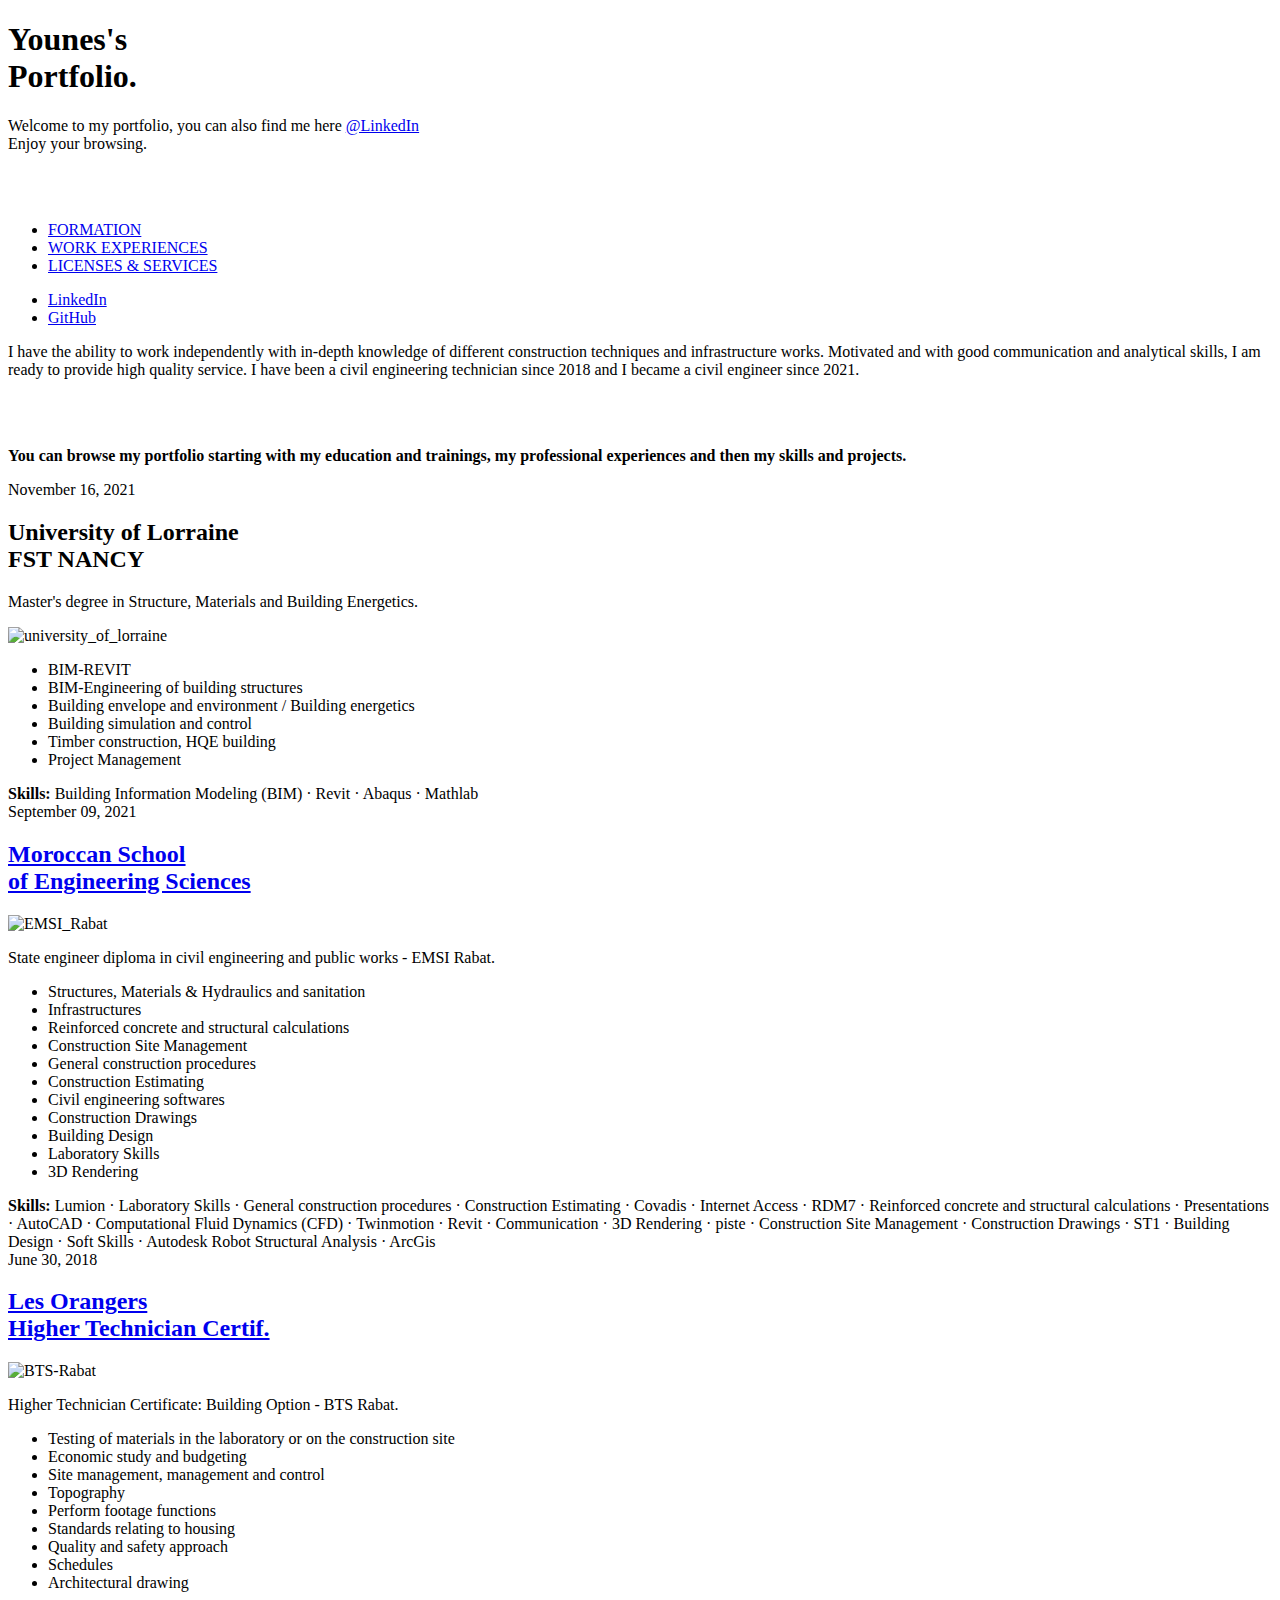
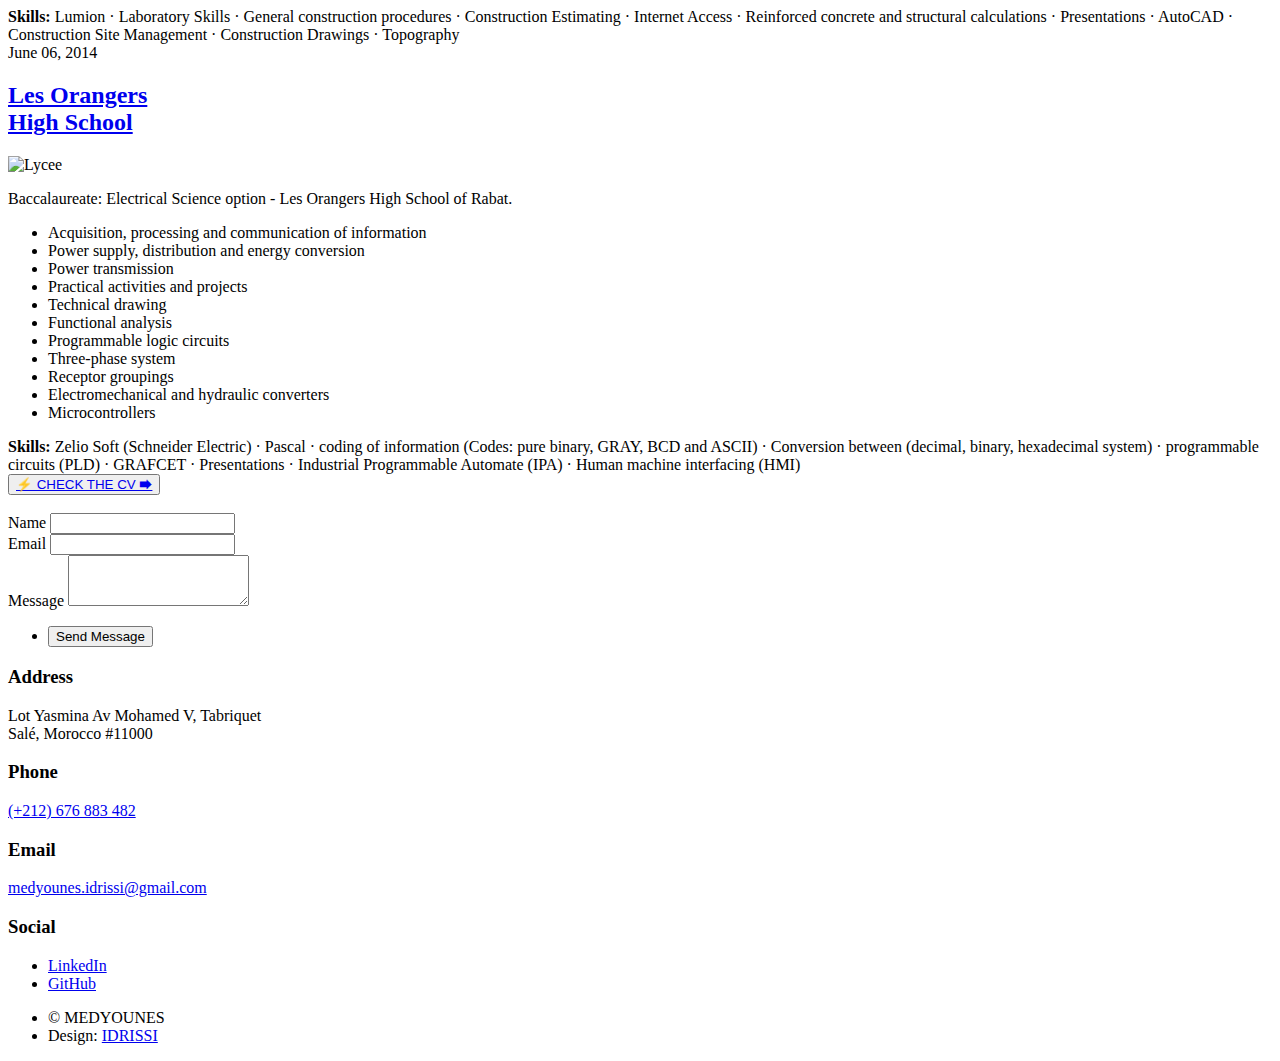
==== commit 88b30e9a: "Add files via upload" ====
--- a/index.html
+++ b/index.html
@@ -33,17 +33,11 @@
             transform: translate(0) scale(1) !important;
         }
       </style>
-    </noscript>
+    </noscript>    
+        
 	</head>
     
-    
-    
-    
-    
-    
-    
-    
-    
+
     
 	<body class="is-preload">
 
@@ -56,15 +50,27 @@
 						Portfolio.</h1>
 						<p> Welcome to my portfolio, you can also find me here <a href="https://www.linkedin.com/in/mohamed-younes-idrissi-601803b5/">@LinkedIn</a><br />
 						Enjoy your browsing.</p>
-						<ul class="actions">
-							<li><a href="#header" class="button icon solid solo fa-arrow-down scrolly"></a></li>
-						</ul>
+                        
+                        <br>
+                        
+				<!-- Scroll down icon -->                        
+                        <div class='scrolldown'>
+                          <div class="chevrons">
+                            <div class='chevrondown'></div>
+                            <div class='chevrondown'></div>
+                          </div>
+                        </div>
+
 					</div>
 
 				<!-- Header -->
+<!--
 					<header id="header">
 						<a href="https://www.linkedin.com/in/mohamed-younes-idrissi-601803b5/" class="logo">LinkedIn</a>
 					</header>
+-->
+                
+                <br>
 
 				<!-- Nav -->
 					<nav id="nav">
@@ -109,7 +115,7 @@
                                 <li>BIM-Engineering of building structures</li>
                                 <li>Building envelope and environment / Building energetics</li>
                                 <li>Building simulation and control</li>
-                                <li>Timber construction, HQE building</li>                   
+                                <li>Timber construction, HQE building</li>
                                 <li>Project Management</li>
                             </ul>
                             
@@ -206,22 +212,37 @@
 
 						<!-- Footer -->
 							<footer>
+<!--
 								<div class="pagination">
-									<!--<a href="#" class="previous">Prev</a>-->
-<!--									<a href="#" class="page active">1</a>-->
-<!--
+									<a href="#" class="previous">Prev</a>
+									<a href="#" class="page active">1</a>
 									<a href="#" class="page">2</a>
 									<a href="#" class="page">3</a>
 									<span class="extra">&hellip;</span>
 									<a href="#" class="page">8</a>
 									<a href="#" class="page">9</a>
 									<a href="#" class="page">10</a>
+									
+                                    
+                                    
+                                    <a href="generic.html" class="item.button-hand">Next</a>
+								</div>
 -->
-									<a href="generic.html" class="next">Go to cv</a>
-								</div>
+                              
+                                
+<!-- HTML !-->
+<button class="button-85" role="button"><a href="generic.html"> ⚡  CHECK THE CV  🡆 </a></button>
+                            
+                                
+<br> 
+<br>  
+   
 							</footer>
 
 					</div>
+                
+                
+
 
 				<!-- Footer -->
 					<footer id="footer">
@@ -241,6 +262,7 @@
 										<textarea name="message" id="message" rows="3"></textarea>
 									</div>
 								</div>
+                                
 								<ul class="actions">
 									<li><input type="submit" value="Send Message" /></li>
 								</ul>
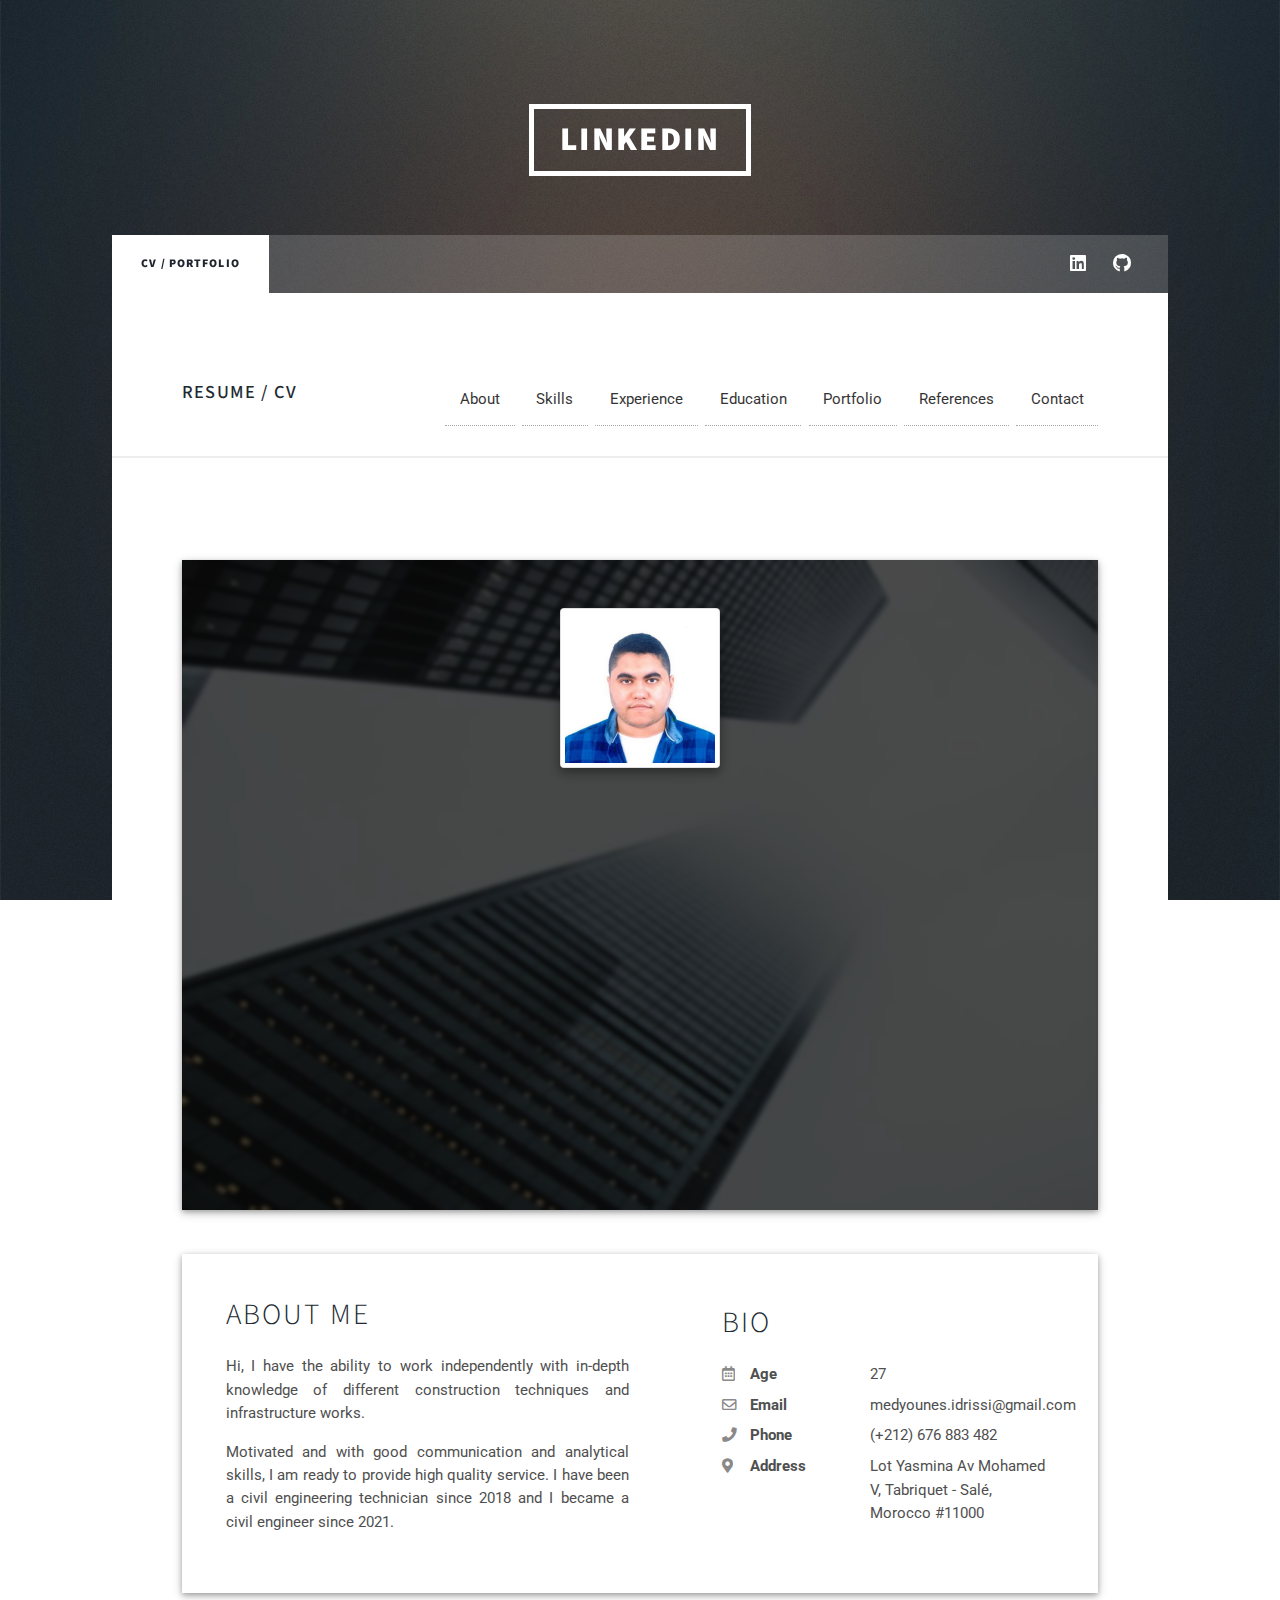
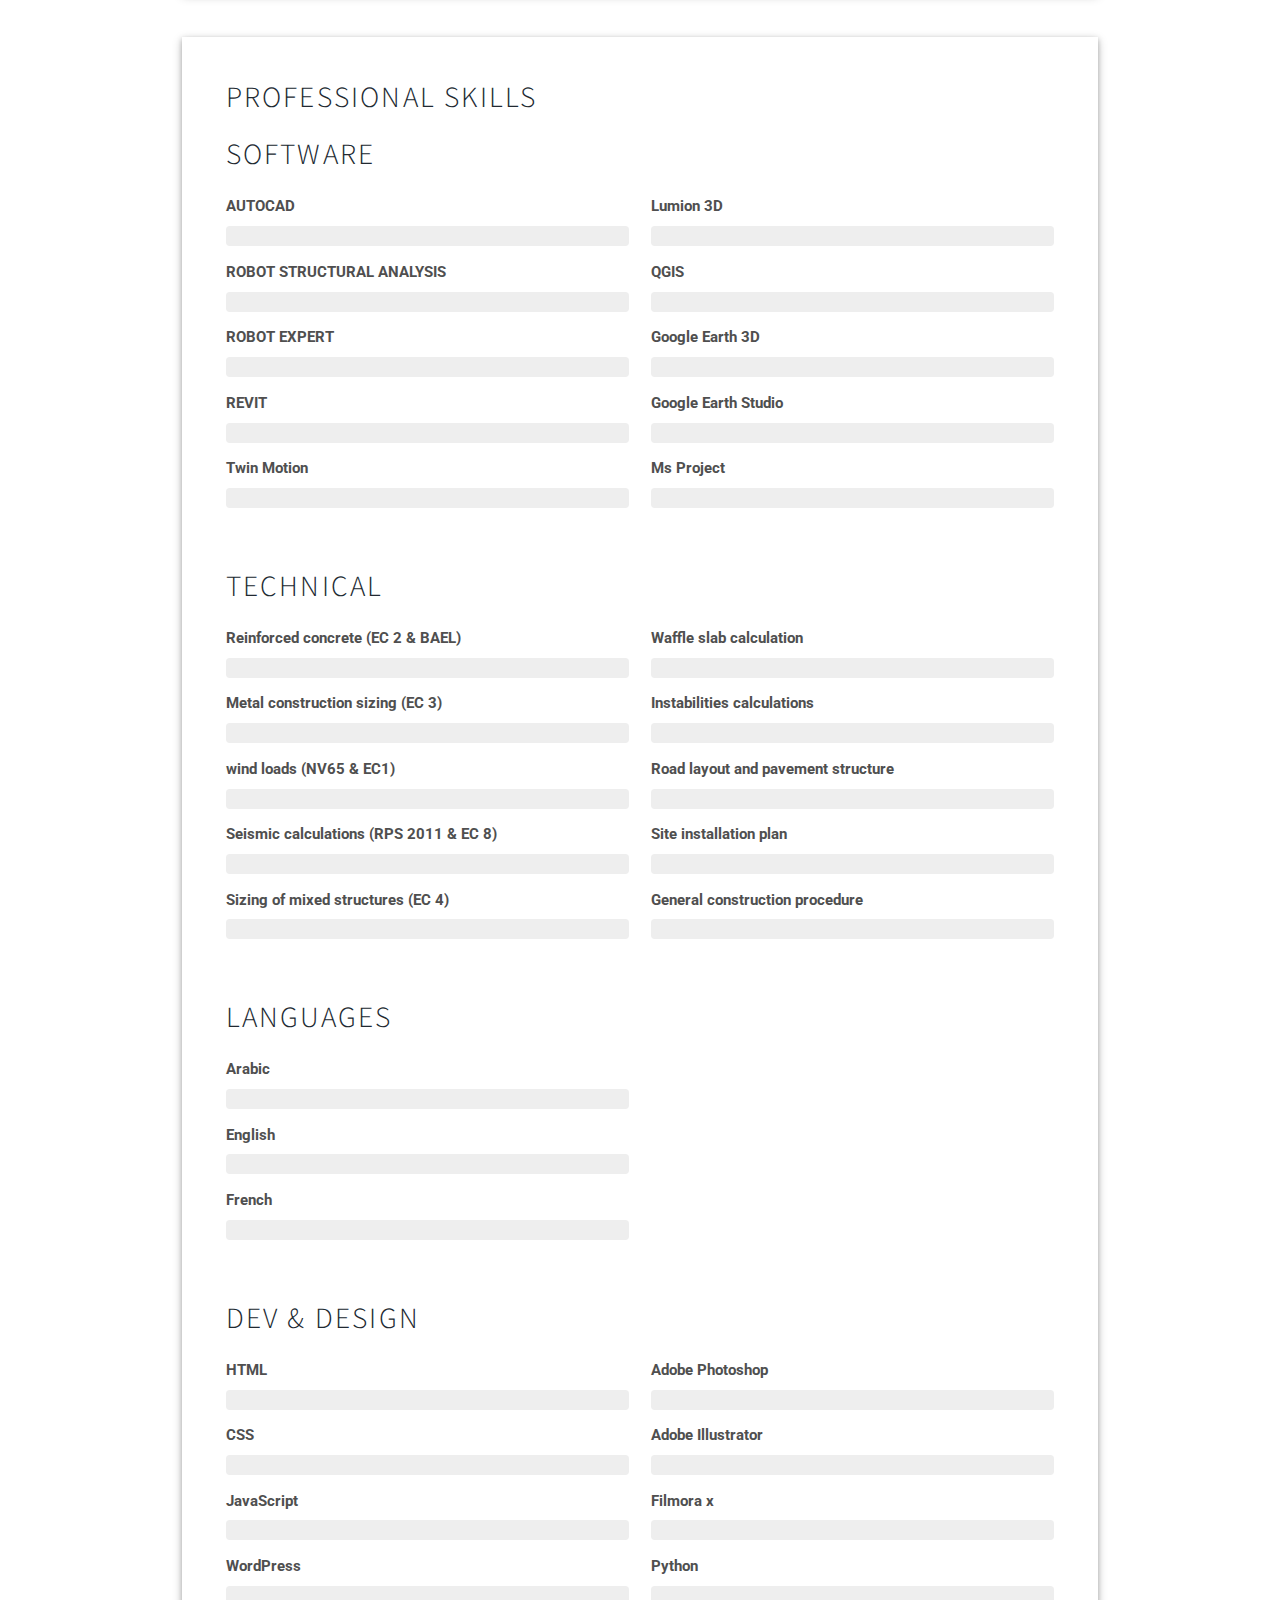
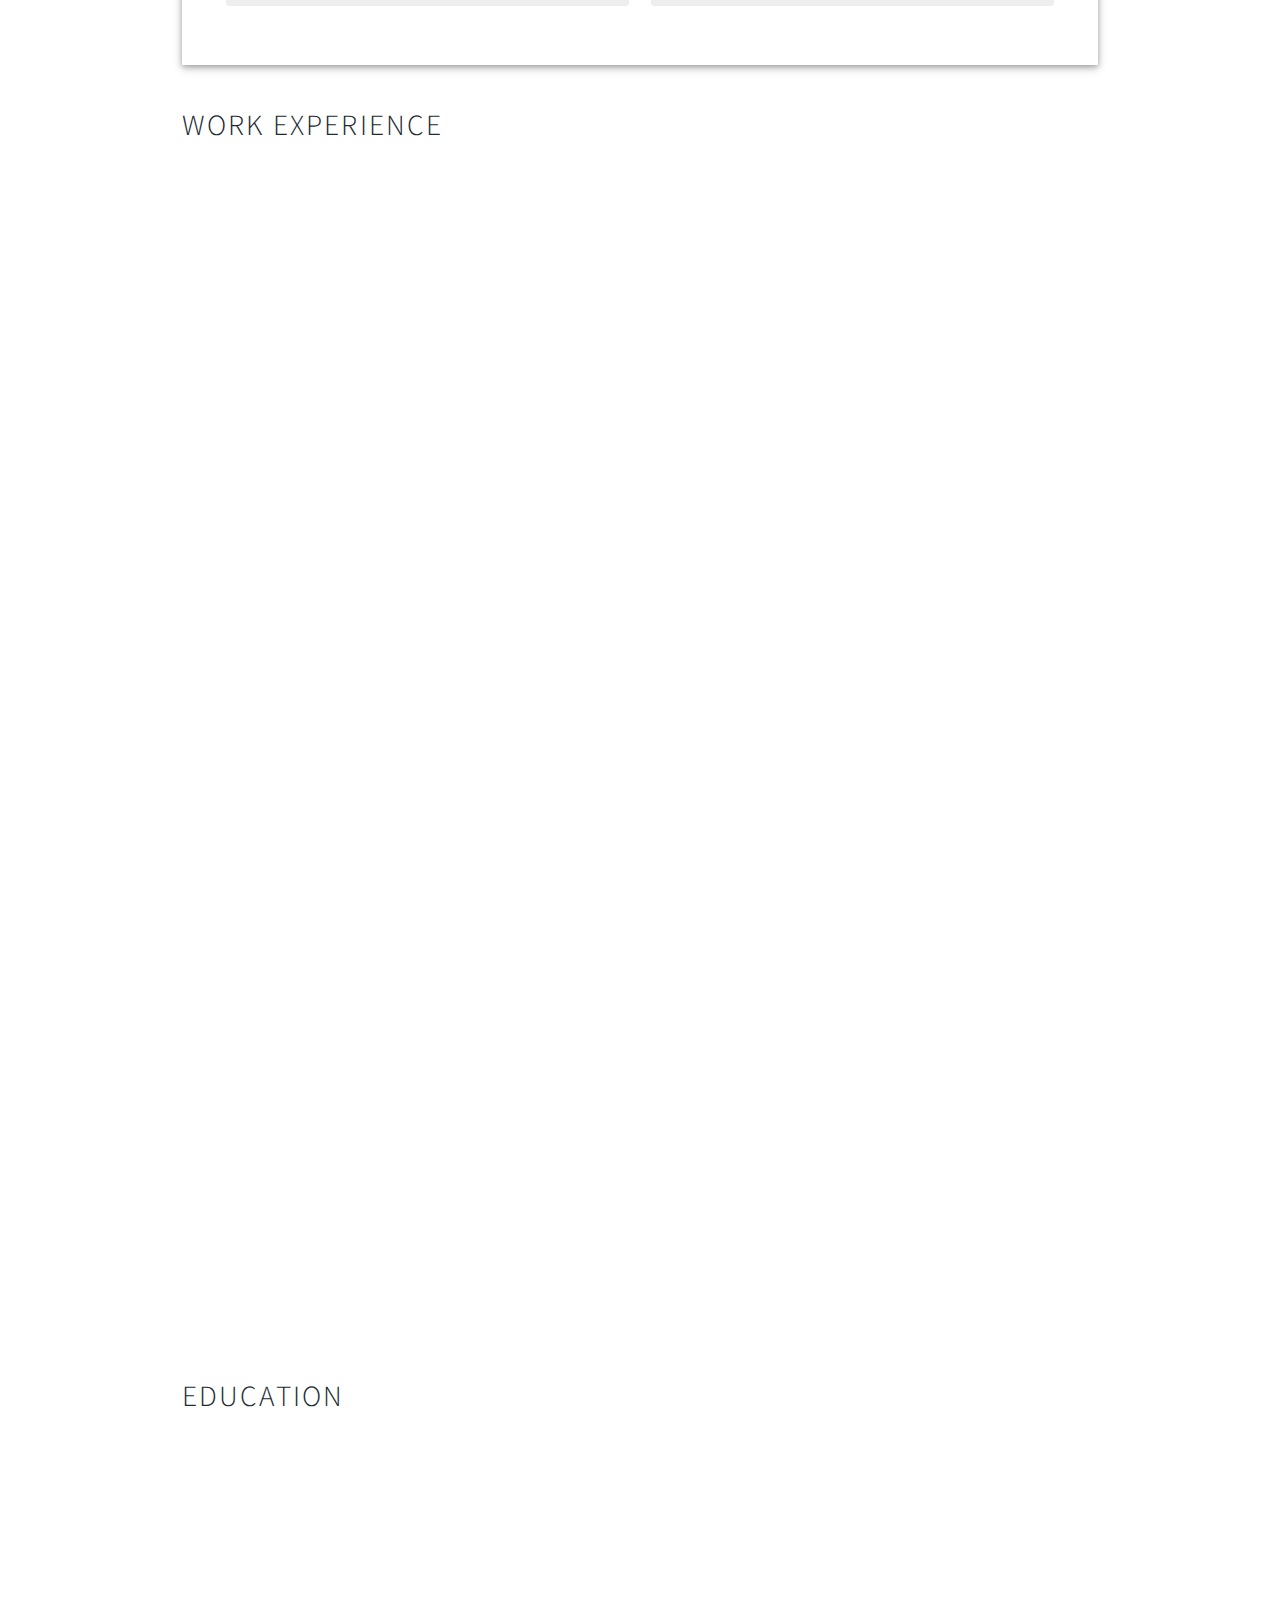
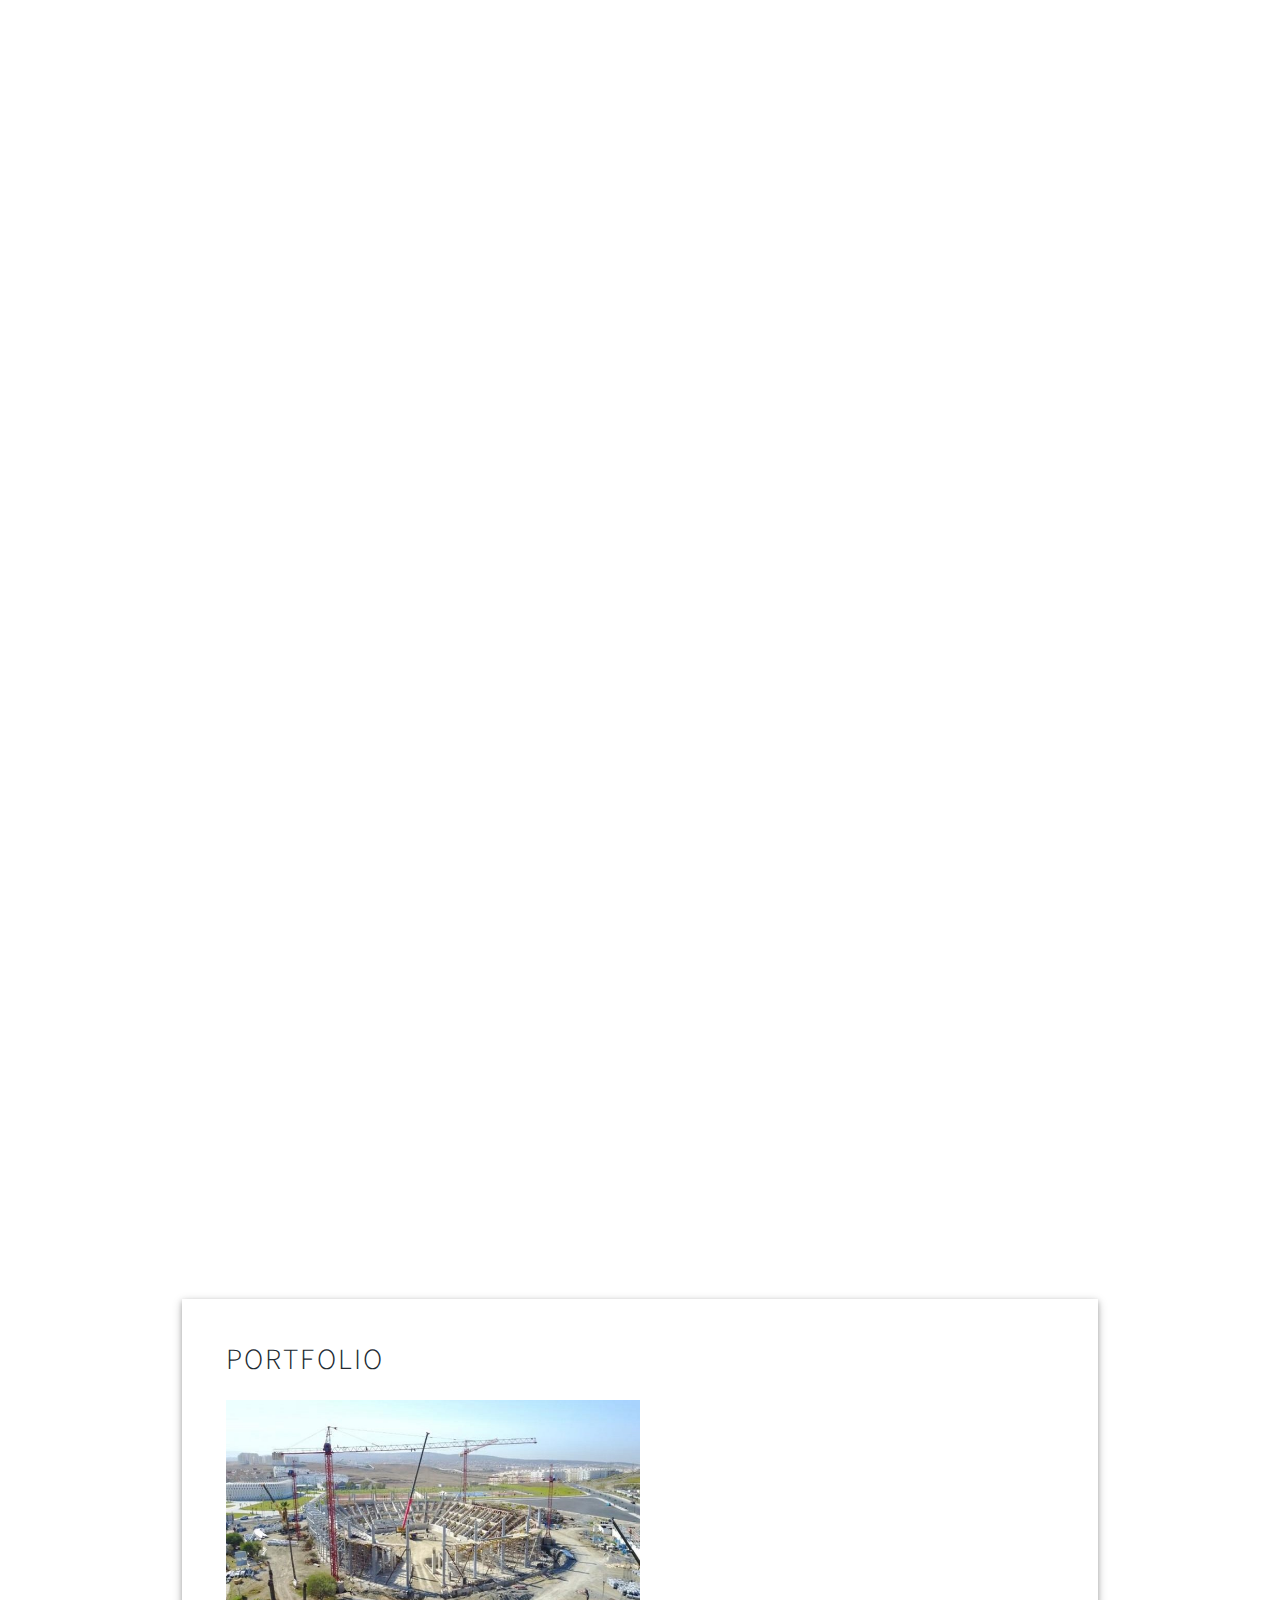
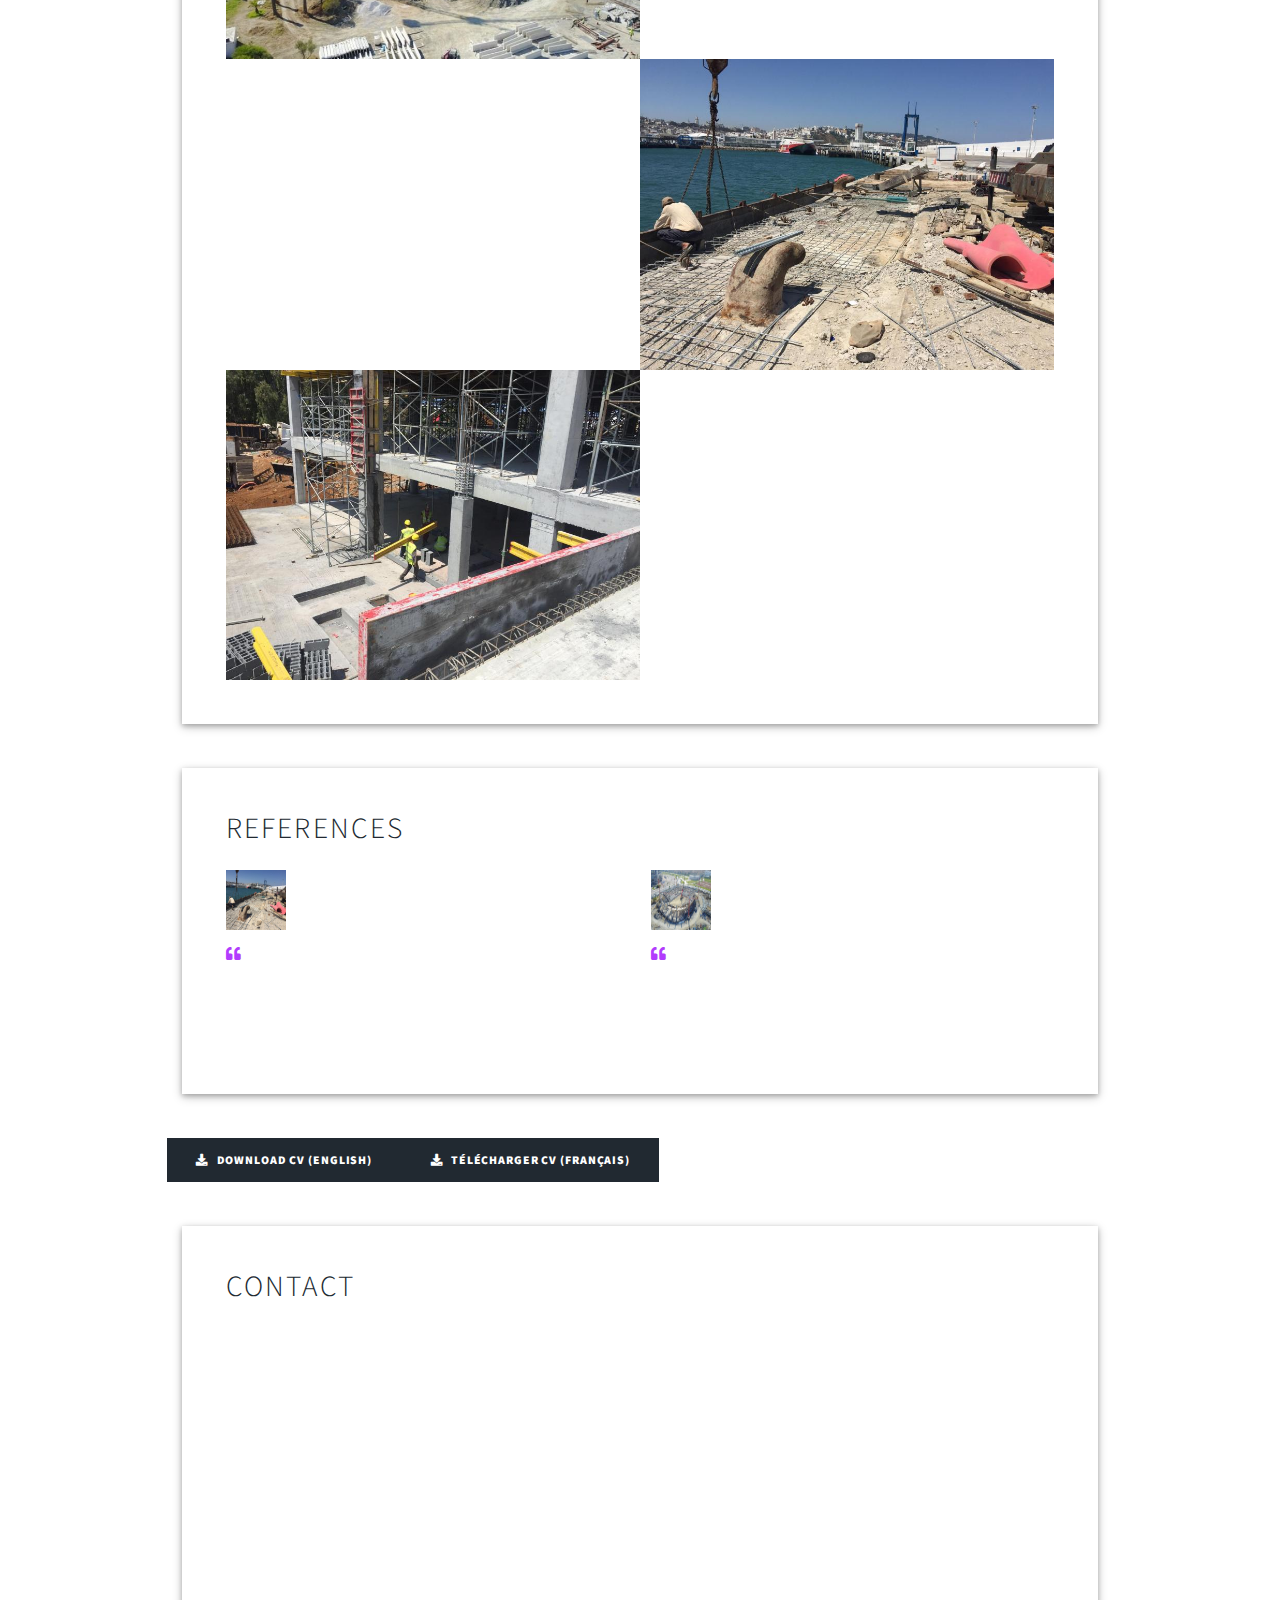
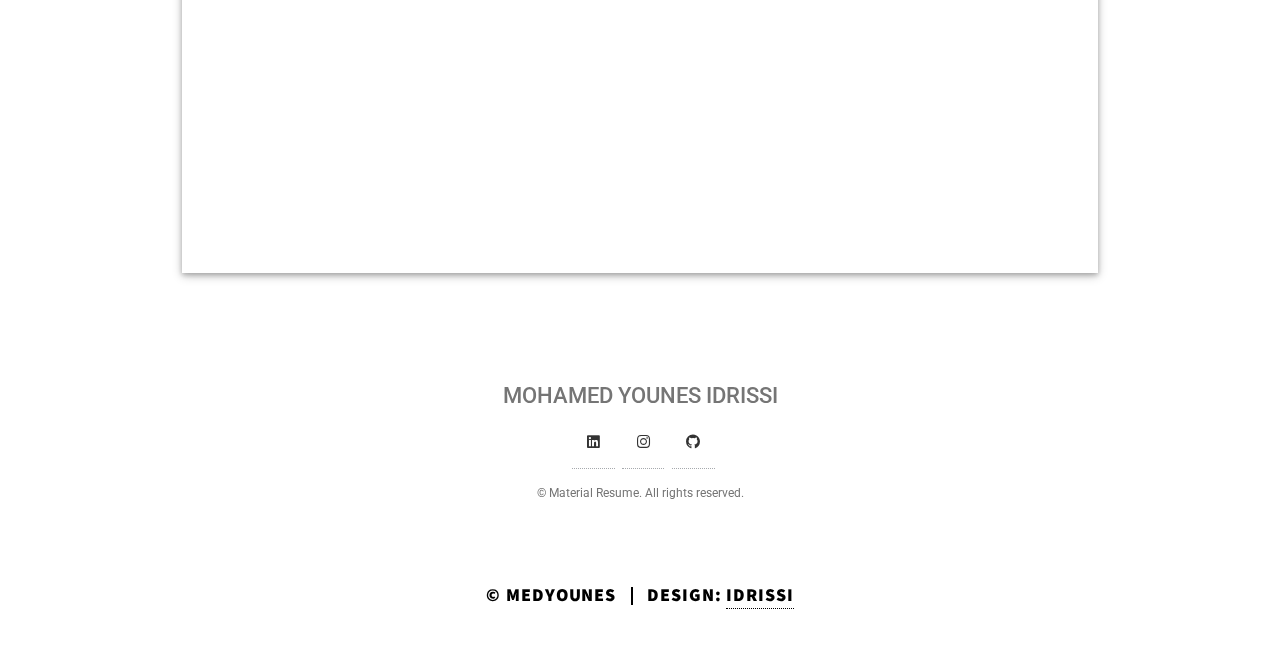
==== commit ab551421: "Add files via upload" ====
--- a/index.html
+++ b/index.html
@@ -6,136 +6,526 @@
 -->
 <html>
 	<head>
-		<title>Youne's Portfolio</title>
+		<title>Youne's CV</title>
 		<meta charset="utf-8" />
 		<meta name="viewport" content="width=device-width, initial-scale=1, user-scalable=no" />
 		<link rel="stylesheet" href="assets/css/main.css" />
 		<noscript><link rel="stylesheet" href="assets/css/noscript.css" /></noscript>
         
-            <meta charset="UTF-8">
-    <meta http-equiv="X-UA-Compatible" content="IE=edge">
-    <meta name="viewport" content="width=device-width, initial-scale=1">
-    <title>Material Resume</title>
-    <link rel="preconnect" href="https://fonts.gstatic.com" crossorigin="crossorigin"/>
-    <link rel="preload" as="style" href="https://fonts.googleapis.com/css2?family=Poppins:wght@600&amp;family=Roboto:wght@300;400;500;700&amp;display=swap"/>
-    <link rel="stylesheet" href="https://fonts.googleapis.com/css2?family=Poppins:wght@600&amp;family=Roboto:wght@300;400;500;700&amp;display=swap" media="print" onload="this.media='all'"/>
-    <noscript>
-      <link rel="stylesheet" href="https://fonts.googleapis.com/css2?family=Poppins:wght@600&amp;family=Roboto:wght@300;400;500;700&amp;display=swap"/>
-    </noscript>
-    <link href="css1/font-awesome/css/all.min.css?ver=1.2.1" rel="stylesheet">
-    <link href="css1/mdb.min.css?ver=1.2.1" rel="stylesheet">
-    <link href="css1/aos.css?ver=1.2.1" rel="stylesheet">
-    <link href="css1/main.css?ver=1.2.1" rel="stylesheet">
-    <noscript>
-      <style type="text/css">
-        [data-aos] {
-            opacity: 1 !important;
-            transform: translate(0) scale(1) !important;
-        }
-      </style>
-    </noscript>    
         
+        
+        <meta http-equiv="X-UA-Compatible" content="IE=edge">
+        <link rel="preconnect" href="https://fonts.gstatic.com" crossorigin="crossorigin"/>
+        <link rel="preload" as="style" href="https://fonts.googleapis.com/css2?family=Poppins:wght@600&amp;family=Roboto:wght@300;400;500;700&amp;display=swap"/>
+        <link rel="stylesheet" href="https://fonts.googleapis.com/css2?family=Poppins:wght@600&amp;family=Roboto:wght@300;400;500;700&amp;display=swap" media="print" onload="this.media='all'"/>
+        <noscript>
+          <link rel="stylesheet" href="https://fonts.googleapis.com/css2?family=Poppins:wght@600&amp;family=Roboto:wght@300;400;500;700&amp;display=swap"/>
+        </noscript>
+        <link href="css/font-awesome/css/all.min.css?ver=1.2.1" rel="stylesheet">
+        <link href="css/mdb.min.css?ver=1.2.1" rel="stylesheet">
+        <link href="css/aos.css?ver=1.2.1" rel="stylesheet">
+        <link href="css/main.css?ver=1.2.1" rel="stylesheet">
+
+  
 	</head>
     
-
-    
-	<body class="is-preload">
+    
+
+    
+    
+	<body>
 
 		<!-- Wrapper -->
-			<div id="wrapper" class="fade-in">
-
-				<!-- Intro -->
-					<div id="intro1">
-						<h1>Younes's<br />
-						Portfolio.</h1>
-						<p> Welcome to my portfolio, you can also find me here <a href="https://www.linkedin.com/in/mohamed-younes-idrissi-601803b5/">@LinkedIn</a><br />
-						Enjoy your browsing.</p>
-                        
-                        <br>
-                        
-				<!-- Scroll down icon -->                        
-                        <div class='scrolldown'>
-                          <div class="chevrons">
-                            <div class='chevrondown'></div>
-                            <div class='chevrondown'></div>
-                          </div>
-                        </div>
-
-					</div>
+			<div id="wrapper">
 
 				<!-- Header -->
-<!--
 					<header id="header">
 						<a href="https://www.linkedin.com/in/mohamed-younes-idrissi-601803b5/" class="logo">LinkedIn</a>
 					</header>
--->
-                
-                <br>
 
 				<!-- Nav -->
 					<nav id="nav">
 						<ul class="links">
-							<li class="active"><a href="index.html">FORMATION</a></li>
-							<li><a href="generic.html">WORK EXPERIENCES</a></li>
-							<li><a href="elements.html">LICENSES & SERVICES</a></li>
+
+							<li class="active"><a href="index.html">CV / Portfolio</a></li>
 						</ul>
 						<ul class="icons">
 							<li><a href="https://www.linkedin.com/in/mohamed-younes-idrissi-601803b5/" class="icon brands fa-linkedin"><span class="label">LinkedIn</span></a></li>
 							<li><a href="https://github.com/Jonathan0133" class="icon brands fa-github"><span class="label">GitHub</span></a></li>
 						</ul>
 					</nav>
+
+				
                 
+                <!-- CV -->       
+       
+<div id="main">
+    <header class="d-print-none">
+      <div class="container text-center text-lg-left">
+        <div class="pt-4 clearfix">
+          <h1 class="site-title mb-0">RESUME / CV</h1>
+          <div class="site-nav"> 
+            <nav role="navigation">
+              <ul class="nav justify-content-center">
+                <li class="nav-item"><a class="nav-link" href="#about" title="About"><span class="menu-title">About</span></a>
+                </li>
+                <li class="nav-item"><a class="nav-link" href="#skills" title="Skills"><span class="menu-title">Skills</span></a>
+                </li>
+                <li class="nav-item"><a class="nav-link" href="#experience" title="Experience"><span class="menu-title">Experience</span></a>
+                </li>
+                <li class="nav-item"><a class="nav-link" href="#education" title="Education"><span class="menu-title">Education</span></a>
+                </li>
+                <li class="nav-item"><a class="nav-link" href="#portfolio" title="Portfolio"><span class="menu-title">Portfolio</span></a>
+                </li>
+                <li class="nav-item"><a class="nav-link" href="#references" title="References"><span class="menu-title">References</span></a>
+                </li>
+                <li class="nav-item"><a class="nav-link" href="#contact" title="Contact"><span class="menu-title">Contact</span></a>
+                </li>
+              </ul>
+            </nav>
+          </div>
+        </div>
+      </div>
+    </header>
+    
+    
+        <div class="page-content">
+      <div class="container">
+<div class="resume-container">
+    
+    
+
+  <div class="shadow-1-strong bg-white my-5" id="intro">
+    <div class="bg-info text-white">
+      <div class="cover bg-image"><img src="images/header-background.jpg"/>
+        <div class="mask" style="background-color: rgba(0, 0, 0, 0.7);backdrop-filter: blur(2px);">
+          <div class="text-center p-5">
+            <div class="avatar p-1"><img class="img-thumbnail shadow-2-strong" src="images/avatar.jpg" width="160" height="160"/></div>
+            <div class="header-bio mt-3">
+              <div data-aos="zoom-in" data-aos-delay="0">
+                <h2 class="h1">Mohamed Younes IDRISSI</h2>
+                <p>Civil Engineer</p>
+              </div>
+              <div class="header-social mb-3 d-print-none" data-aos="zoom-in" data-aos-delay="300">
+                <nav role="navigation">
+                  <ul class="nav justify-content-center">
+                    <li class="nav-item"><a class="nav-link" href="https://www.linkedin.com/in/mohamed-younes-idrissi-601803b5/" title="LinkenIn"><i class="fab fa-linkedin"></i><span class="menu-title sr-only">LinkedIn</span></a>
+                    </li>
+<!--
+                    <li class="nav-item"><a class="nav-link" href="https://www.facebook.com/templateflip" title="Facebook"><i class="fab fa-facebook"></i><span class="menu-title sr-only">Facebook</span></a>
+                    </li>
+-->
+                    <li class="nav-item"><a class="nav-link" href="https://www.instagram.com/youn_es7541" title="Instagram"><i class="fab fa-instagram"></i><span class="menu-title sr-only">Instagram</span></a>
+                    </li>
+                    <li class="nav-item"><a class="nav-link" href="https://github.com/Jonathan0133" title="Github"><i class="fab fa-github"></i><span class="menu-title sr-only">Github</span></a>
+                    </li>
+                  </ul>
+                </nav>
+              </div>
+              <div class="d-print-none">
+                  <a class="btn btn-outline-light btn-lg shadow-sm mt-1 me-3" href="https://drive.google.com/uc?export=download&id=1RDra9s1E8COZKgwn77NVxfy9_jwE2rlS" data-aos="fade-right" data-aos-delay="700">Download CV</a><a class="btn btn-info btn-lg shadow-sm mt-1" href="#contact" data-aos="fade-left" data-aos-delay="700">Hire Me</a></div>
+            </div>
+          </div>
+        </div>
+      </div>
+    </div>
+  </div>
+    
+
+    
+  <div class="shadow-1-strong bg-white my-5 p-5" id="about">
+    <div class="about-section">
+      <div class="row">
+        <div class="col-md-6">
+          <h2 class="h2 fw-light mb-4">About Me</h2>
+          <p>Hi, I have the ability to work independently with in-depth knowledge of different construction techniques and infrastructure works. </p>
+            <p>Motivated and with good communication and analytical skills, I am ready to provide high quality service. I have been a civil engineering technician since 2018 and I became a civil engineer since 2021.</p>
+        </div>
+        <div class="col-md-5 offset-lg-1">
+          <div class="row mt-2">
+            <h2 class="h2 fw-light mb-4">Bio</h2>
+            <div class="col-sm-5">
+              <div class="pb-2 fw-bolder"><i class="far fa-calendar-alt pe-2 text-muted" style="width:24px;opacity:0.85;"></i> Age</div>
+            </div>
+            <div class="col-sm-7">
+              <div class="pb-2">27</div>
+            </div>
+            <div class="col-sm-5">
+              <div class="pb-2 fw-bolder"><i class="far fa-envelope pe-2 text-muted" style="width:24px;opacity:0.85;"></i> Email</div>
+            </div>
+            <div class="col-sm-7">
+              <div class="pb-2">medyounes.idrissi@gmail.com</div>
+            </div>
+            <div class="col-sm-5">
+              <div class="pb-2 fw-bolder"><i class="fas fa-phone pe-2 text-muted" style="width:24px;opacity:0.85;"></i> Phone</div>
+            </div>
+            <div class="col-sm-7">
+              <div class="pb-2">(+212) 676 883 482</div>
+            </div>
+            <div class="col-sm-5">
+              <div class="pb-2 fw-bolder"><i class="fas fa-map-marker-alt pe-2 text-muted" style="width:24px;opacity:0.85;"></i> Address</div>
+            </div>
+            <div class="col-sm-7">
+              <div class="pb-2">Lot Yasmina Av Mohamed V, Tabriquet - Salé, Morocco #11000</div>
+            </div>
+          </div>
+        </div>
+      </div>
+    </div>
+  </div>
+  <div class="shadow-1-strong bg-white my-5 p-5" id="skills">
+    <div class="skills-section">
+      <h2 class="h2 fw-light mb-4">Professional Skills</h2>
+        <h3 class="h2 fw-light mb-4">Software</h3>
+      <div class="row">
+        <div class="col-md-6">
+          <div class="mb-3"><span class="fw-bolder">AUTOCAD</span>
+            <div class="progress my-2 rounded" style="height: 20px">
+              <div class="progress-bar bg-info" role="progressbar" data-aos="zoom-in-right" data-aos-delay="100" data-aos-anchor=".skills-section" style="width: 70%;" aria-valuenow="70" aria-valuemin="0" aria-valuemax="100"></div>
+            </div>
+          </div>
+          <div class="mb-3"><span class="fw-bolder">ROBOT STRUCTURAL ANALYSIS</span>
+            <div class="progress my-2 rounded" style="height: 20px">
+              <div class="progress-bar bg-info" role="progressbar" data-aos="zoom-in-right" data-aos-delay="200" data-aos-anchor=".skills-section" style="width: 70%" aria-valuenow="70" aria-valuemin="0" aria-valuemax="100"></div>
+            </div>
+          </div>
+          <div class="mb-3"><span class="fw-bolder">ROBOT EXPERT</span>
+            <div class="progress my-2 rounded" style="height: 20px">
+              <div class="progress-bar bg-info" role="progressbar" data-aos="zoom-in-right" data-aos-delay="300" data-aos-anchor=".skills-section" style="width: 65%" aria-valuenow="65" aria-valuemin="0" aria-valuemax="100"></div>
+            </div>
+          </div>
+          <div class="mb-3"><span class="fw-bolder">REVIT</span>
+            <div class="progress my-2 rounded" style="height: 20px">
+              <div class="progress-bar bg-info" role="progressbar" data-aos="zoom-in-right" data-aos-delay="300" data-aos-anchor=".skills-section" style="width: 75%" aria-valuenow="75" aria-valuemin="0" aria-valuemax="100"></div>
+            </div>
+          </div>
+          <div class="mb-3"><span class="fw-bolder">Twin Motion</span>
+            <div class="progress my-2 rounded" style="height: 20px">
+              <div class="progress-bar bg-info" role="progressbar" data-aos="zoom-in-right" data-aos-delay="400" data-aos-anchor=".skills-section" style="width: 85%" aria-valuenow="85" aria-valuemin="0" aria-valuemax="100"></div>
+            </div>
+          </div>
+        </div>
+        <div class="col-md-6">
+          <div class="mb-3"><span class="fw-bolder">Lumion 3D</span>
+            <div class="progress my-2 rounded" style="height: 20px">
+              <div class="progress-bar bg-secondary" role="progressbar" data-aos="zoom-in-right" data-aos-delay="400" data-aos-anchor=".skills-section" style="width: 60%" aria-valuenow="60" aria-valuemin="0" aria-valuemax="100"></div>
+            </div>
+          </div>
+          <div class="mb-3"><span class="fw-bolder">QGIS</span>
+            <div class="progress my-2 rounded" style="height: 20px">
+              <div class="progress-bar bg-secondary" role="progressbar" data-aos="zoom-in-right" data-aos-delay="500" data-aos-anchor=".skills-section" style="width: 55%" aria-valuenow="55" aria-valuemin="0" aria-valuemax="100"></div>
+            </div>
+          </div>
+          <div class="mb-3"><span class="fw-bolder">Google Earth 3D</span>
+            <div class="progress my-2 rounded" style="height: 20px">
+              <div class="progress-bar bg-secondary" role="progressbar" data-aos="zoom-in-right" data-aos-delay="500" data-aos-anchor=".skills-section" style="width: 85%" aria-valuenow="85" aria-valuemin="0" aria-valuemax="100"></div>
+            </div>
+          </div>
+          <div class="mb-3"><span class="fw-bolder">Google Earth Studio</span>
+            <div class="progress my-2 rounded" style="height: 20px">
+              <div class="progress-bar bg-secondary" role="progressbar" data-aos="zoom-in-right" data-aos-delay="500" data-aos-anchor=".skills-section" style="width: 75%" aria-valuenow="75" aria-valuemin="0" aria-valuemax="100"></div>
+            </div>
+          </div>
+          <div class="mb-3"><span class="fw-bolder">Ms Project</span>
+            <div class="progress my-2 rounded" style="height: 20px">
+              <div class="progress-bar bg-secondary" role="progressbar" data-aos="zoom-in-right" data-aos-delay="600" data-aos-anchor=".skills-section" style="width: 55%" aria-valuenow="55" aria-valuemin="0" aria-valuemax="100"></div>
+            </div>
+          </div>
+            
+            
+            
+        </div>
+      </div>
+    </div>
+      
+      <br>
+      <br>
+      
+      
+    <div class="skills-section">
+        <h3 class="h2 fw-light mb-4">Technical</h3>
+      <div class="row">
+        <div class="col-md-6">
+          <div class="mb-3"><span class="fw-bolder">Reinforced concrete (EC 2 & BAEL)</span>
+            <div class="progress my-2 rounded" style="height: 20px">
+              <div class="progress-bar bg-info" role="progressbar" data-aos="zoom-in-right" data-aos-delay="100" data-aos-anchor=".skills-section" style="width: 65%;" aria-valuenow="65" aria-valuemin="0" aria-valuemax="100"></div>
+            </div>
+          </div>
+          <div class="mb-3"><span class="fw-bolder">Metal construction sizing (EC 3)</span>
+            <div class="progress my-2 rounded" style="height: 20px">
+              <div class="progress-bar bg-info" role="progressbar" data-aos="zoom-in-right" data-aos-delay="100" data-aos-anchor=".skills-section" style="width: 65%;" aria-valuenow="65" aria-valuemin="0" aria-valuemax="100"></div>
+            </div>
+          </div>
+          <div class="mb-3"><span class="fw-bolder">wind loads (NV65 & EC1)</span>
+            <div class="progress my-2 rounded" style="height: 20px">
+              <div class="progress-bar bg-info" role="progressbar" data-aos="zoom-in-right" data-aos-delay="100" data-aos-anchor=".skills-section" style="width: 80%;" aria-valuenow="80" aria-valuemin="0" aria-valuemax="100"></div>
+            </div>
+          </div>
+          <div class="mb-3"><span class="fw-bolder">Seismic calculations (RPS 2011 & EC 8)</span>
+            <div class="progress my-2 rounded" style="height: 20px">
+              <div class="progress-bar bg-info" role="progressbar" data-aos="zoom-in-right" data-aos-delay="300" data-aos-anchor=".skills-section" style="width: 70%" aria-valuenow="70" aria-valuemin="0" aria-valuemax="100"></div>
+            </div>
+          </div>
+          <div class="mb-3"><span class="fw-bolder">Sizing of mixed structures (EC 4)</span>
+            <div class="progress my-2 rounded" style="height: 20px">
+              <div class="progress-bar bg-info" role="progressbar" data-aos="zoom-in-right" data-aos-delay="400" data-aos-anchor=".skills-section" style="width: 45%" aria-valuenow="45" aria-valuemin="0" aria-valuemax="100"></div>
+            </div>
+          </div>    
+        </div>
+        <div class="col-md-6">
+          <div class="mb-3"><span class="fw-bolder">Waffle slab calculation</span>
+            <div class="progress my-2 rounded" style="height: 20px">
+              <div class="progress-bar bg-secondary" role="progressbar" data-aos="zoom-in-right" data-aos-delay="400" data-aos-anchor=".skills-section" style="width: 60%" aria-valuenow="60" aria-valuemin="0" aria-valuemax="100"></div>
+            </div>
+          </div>
+          <div class="mb-3"><span class="fw-bolder">Instabilities calculations</span>
+            <div class="progress my-2 rounded" style="height: 20px">
+              <div class="progress-bar bg-secondary" role="progressbar" data-aos="zoom-in-right" data-aos-delay="100" data-aos-anchor=".skills-section" style="width: 60%;" aria-valuenow="60" aria-valuemin="0" aria-valuemax="100"></div>
+            </div>
+          </div>
+          <div class="mb-3"><span class="fw-bolder">Road layout and pavement structure</span>
+            <div class="progress my-2 rounded" style="height: 20px">
+              <div class="progress-bar bg-secondary" role="progressbar" data-aos="zoom-in-right" data-aos-delay="100" data-aos-anchor=".skills-section" style="width: 35%;" aria-valuenow="35" aria-valuemin="0" aria-valuemax="100"></div>
+            </div>
+          </div>
+          <div class="mb-3"><span class="fw-bolder">Site installation plan</span>
+            <div class="progress my-2 rounded" style="height: 20px">
+              <div class="progress-bar bg-secondary" role="progressbar" data-aos="zoom-in-right" data-aos-delay="100" data-aos-anchor=".skills-section" style="width: 85%;" aria-valuenow="85" aria-valuemin="0" aria-valuemax="100"></div>
+            </div>
+          </div>
+          <div class="mb-3"><span class="fw-bolder">General construction procedure</span>
+            <div class="progress my-2 rounded" style="height: 20px">
+              <div class="progress-bar bg-secondary" role="progressbar" data-aos="zoom-in-right" data-aos-delay="600" data-aos-anchor=".skills-section" style="width: 60%" aria-valuenow="60" aria-valuemin="0" aria-valuemax="100"></div>
+            </div>
+          </div>    
+        </div>
+      </div>      
+      
+      
+      
+      <br>
+      <br>      
+      
+      
+        <h3 class="h2 fw-light mb-4">Languages</h3>
+      <div class="row">
+        <div class="col-md-6">
+          <div class="mb-3"><span class="fw-bolder">Arabic</span>
+            <div class="progress my-2 rounded" style="height: 20px">
+              <div class="progress-bar bg-info" role="progressbar" data-aos="zoom-in-right" data-aos-delay="100" data-aos-anchor=".skills-section" style="width: 99%;" aria-valuenow="99" aria-valuemin="0" aria-valuemax="100">Native</div>
+            </div>
+          </div>
+          <div class="mb-3"><span class="fw-bolder">English</span>
+            <div class="progress my-2 rounded" style="height: 20px">
+              <div class="progress-bar bg-info" role="progressbar" data-aos="zoom-in-right" data-aos-delay="200" data-aos-anchor=".skills-section" style="width: 65%" aria-valuenow="65" aria-valuemin="0" aria-valuemax="100">Intermidiate</div>
+            </div>
+          </div>
+          <div class="mb-3"><span class="fw-bolder">French</span>
+            <div class="progress my-2 rounded" style="height: 20px">
+              <div class="progress-bar bg-info" role="progressbar" data-aos="zoom-in-right" data-aos-delay="300" data-aos-anchor=".skills-section" style="width: 55%" aria-valuenow="55" aria-valuemin="0" aria-valuemax="100">Intermidiate</div>
+            </div>
+          </div>
+
+            
+            
+            
+        </div>
+      </div>
+    </div>
+      
+      
+      <br>
+      <br>
+      
+      
+    <div class="skills-section">
+        <h3 class="h2 fw-light mb-4">Dev & Design</h3>
+      <div class="row">
+        <div class="col-md-6">
+          <div class="mb-3"><span class="fw-bolder">HTML</span>
+            <div class="progress my-2 rounded" style="height: 20px">
+              <div class="progress-bar bg-info" role="progressbar" data-aos="zoom-in-right" data-aos-delay="100" data-aos-anchor=".skills-section" style="width: 80%;" aria-valuenow="80" aria-valuemin="0" aria-valuemax="100"></div>
+            </div>
+          </div>
+          <div class="mb-3"><span class="fw-bolder">CSS</span>
+            <div class="progress my-2 rounded" style="height: 20px">
+              <div class="progress-bar bg-info" role="progressbar" data-aos="zoom-in-right" data-aos-delay="200" data-aos-anchor=".skills-section" style="width: 60%" aria-valuenow="60" aria-valuemin="0" aria-valuemax="100"></div>
+            </div>
+          </div>
+          <div class="mb-3"><span class="fw-bolder">JavaScript</span>
+            <div class="progress my-2 rounded" style="height: 20px">
+              <div class="progress-bar bg-info" role="progressbar" data-aos="zoom-in-right" data-aos-delay="300" data-aos-anchor=".skills-section" style="width: 15%" aria-valuenow="15" aria-valuemin="0" aria-valuemax="100"></div>
+            </div>
+          </div>
+          <div class="mb-3"><span class="fw-bolder">WordPress</span>
+            <div class="progress my-2 rounded" style="height: 20px">
+              <div class="progress-bar bg-info" role="progressbar" data-aos="zoom-in-right" data-aos-delay="300" data-aos-anchor=".skills-section" style="width: 75%" aria-valuenow="75" aria-valuemin="0" aria-valuemax="100"></div>
+            </div>
+          </div>
+        </div>
+        <div class="col-md-6">
+          <div class="mb-3"><span class="fw-bolder">Adobe Photoshop</span>
+            <div class="progress my-2 rounded" style="height: 20px">
+              <div class="progress-bar bg-secondary" role="progressbar" data-aos="zoom-in-right" data-aos-delay="400" data-aos-anchor=".skills-section" style="width: 55%" aria-valuenow="55" aria-valuemin="0" aria-valuemax="100"></div>
+            </div>
+          </div>
+          <div class="mb-3"><span class="fw-bolder">Adobe Illustrator</span>
+            <div class="progress my-2 rounded" style="height: 20px">
+              <div class="progress-bar bg-secondary" role="progressbar" data-aos="zoom-in-right" data-aos-delay="400" data-aos-anchor=".skills-section" style="width: 55%" aria-valuenow="55" aria-valuemin="0" aria-valuemax="100"></div>
+            </div>
+          </div>
+          <div class="mb-3"><span class="fw-bolder">Filmora x</span>
+            <div class="progress my-2 rounded" style="height: 20px">
+              <div class="progress-bar bg-secondary" role="progressbar" data-aos="zoom-in-right" data-aos-delay="500" data-aos-anchor=".skills-section" style="width: 75%" aria-valuenow="75" aria-valuemin="0" aria-valuemax="100"></div>
+            </div>
+          </div>
+          <div class="mb-3"><span class="fw-bolder">Python</span>
+            <div class="progress my-2 rounded" style="height: 20px">
+              <div class="progress-bar bg-secondary" role="progressbar" data-aos="zoom-in-right" data-aos-delay="600" data-aos-anchor=".skills-section" style="width: 15%" aria-valuenow="15" aria-valuemin="0" aria-valuemax="100"></div>
+            </div>
+          </div>
+            
+            
+        </div>
+      </div>
+    </div>
+      
+      
+  </div>
+
+    
+    
+    
+<!--    <div class="shadow-1-strong bg-white my-5 p-5" id="experience">-->
+    <div class="work-experience-section" id="experience">
+      <h2 class="h2 fw-light mb-4">Work Experience</h2>
+      <div class="timeline">
+        <div class="timeline-card timeline-card-info" data-aos="fade-in" data-aos-delay="0">
+          <div class="timeline-head px-4 pt-3">
+            <div class="h5">Natural Risk Management Department <span class="text-muted h6">at Ministry of Interior</span></div>
+          </div>
+          <div class="timeline-body px-4 pb-4">
+            <div class="text-muted text-small mb-3">August, 2022 - Present</div>
+            <div>- Management, coordination, verification and monitoring of structural projects : (Concrete & Steel structures) and non-structural projects : (Web Solutions Studies);</div><br>
+            <div>- Analysis of hydro-meteorological situations and participation incontinuous monitoring;</div><br>
+            <div>- Analysis of the disaster areas of the Al Haouz earthquake in Morocco (Magnitude: 7) in 2023 with QGIS.</div><br>
+          </div>
+        </div>
+        <div class="timeline-card timeline-card-info" data-aos="fade-in" data-aos-delay="200">
+          <div class="timeline-head px-4 pt-3">
+            <div class="h5">STRUCTURE DESIGN ENGINEER <span class="text-muted h6">at Civil Engineering House (CEH)</span></div>
+          </div>
+          <div class="timeline-body px-4 pb-4">
+            <div class="text-muted text-small mb-3">December, 2021 - July, 2022</div>
+            
+              
+              
+              
+      <div class="work-experience">
+                  
+                  
+                  
+           <p style="font-weight: bold; text-decoration: underline; font-size: 19px">Size and model:</p>
+          
+            <br>
+          
+           <p style="font-weight: bold; text-decoration: underline; font-size: 17px">Competition Council Headquarters in Hay Riad (R+4 and 2 Basement)</p>
+                <div style="font-size: 15px">
+                     <p>- Autocad (formwork plans, sections, details)</p>
+                     <p>- Cypecad (formwork plans, sections, details)</p>
+                     <p>- Robot Structural Analysis (Dimension columns, beams, walls, slab)</p>
+                     <p>- Revit & Twin Motion (3D modeling and animation)</p>
+                </div>
+          
+                <br>
+          
+           <p style="font-weight: bold; text-decoration: underline; font-size: 17px">Multiple Construction Projects</p>
+                <div style="font-size: 15px">
+                     <p>- R+4, R+2, Villas, Mosque</p>
+                     <p>- Formwork plan / Sections and details</p>
+                     <p>- Beam notebook</p>
+                     <p>- Modeling (Robot + Robot Expert/Revit)</p>
+                </div>
+          
+                <br>  
+          
+           <p style="font-weight: bold; text-decoration: underline; font-size: 17px">Implementation</p>
+                <div style="font-size: 15px">
+                     <p>- Use of the Consultation Regulations</p>
+                     <p>- Special prescription book</p>
+                     <p>- Administrative, technical, and additive file / Technical and financial offer</p>
+                </div>    
                 
-
-
-				<!-- Main -->
-					<div id="main">
-
-						<!-- Featured Post -->
-                        <article class="post featured">
-                            <header class="major">
-                                <p>I have the ability to work independently with in-depth knowledge of different construction techniques and infrastructure works. Motivated and with good communication and analytical skills, I am ready to provide high quality service. I have been a civil engineering technician since 2018 and I became a civil engineer since 2021.</p><br /><br />
-                                    
-                                <p><b>You can browse my portfolio starting with my education and trainings, my professional experiences and then my skills and projects.</b></p>
-                            </header>
-                        </article>
-
-
-                    <div class="post featured">
-                            <span class="date">November 16, 2021</span>
-									<h2>University of Lorraine<br />
-									FST NANCY</h2>
-									<p>Master's degree in Structure, Materials and Building Energetics.</p>
-
-								<img class="image main" src="images/pic01.jpg" alt="university_of_lorraine" />
-                                
-
-                            <ul class="posts">
-                                <li>BIM-REVIT</li>
-                                <li>BIM-Engineering of building structures</li>
-                                <li>Building envelope and environment / Building energetics</li>
-                                <li>Building simulation and control</li>
-                                <li>Timber construction, HQE building</li>
-                                <li>Project Management</li>
-                            </ul>
-                            
-                            <div class="posts">
-                            <b>Skills:</b> Building Information Modeling (BIM) · Revit · Abaqus · Mathlab
-                            </div>
-                    </div>
-
-
-						<!-- Posts -->
-							<section class="posts">
-								<article>
-									<header>
-										<span class="date">September 09, 2021</span>
-										<h2><a href="#">Moroccan School<br />
-										of Engineering Sciences</a></h2>
-									</header>
-									<img class="image fit" src="images/pic02.jpg" alt="EMSI_Rabat" />
-									<p>State engineer diploma in civil engineering and public works - EMSI Rabat.</p>
-									<ul class="posts">
+                <br>          
+    
+
+           <p style="font-weight: bold; text-decoration: underline; font-size: 17px">Sizing of a metal industrial hangar (R+1)</p>
+                <div style="font-size: 15px">
+                     <p>- Robot Structural Analysis</p>
+                     <p>- Revit & Twin Motion</p>
+                </div>            
+ 
+                <br>          
+          
+           <p style="font-weight: bold; text-decoration: underline; font-size: 17px">Modeling of a metal frame for the new Rabat-Salé Airport terminal</p>
+                <div style="font-size: 15px">
+                     <p>- Robot Structural Analysis</p>
+                     <p>- Tekla, Revit, and Twin Motion</p>
+
+                </div>            
+ 
+              
+              </div>
+              
+              
+              
+              
+              
+          </div>
+        </div>
+          
+          
+          
+          
+      </div>
+    </div>
+  </div>
+          
+          
+      <br>
+      <br>          
+          
+          
+<!--  <div class="shadow-1-strong bg-white my-5 p-5" id="education">-->
+    <div class="education-section" id="education">
+      <h2 class="h2 fw-light mb-4">Education</h2>
+      <div class="timeline">
+        <div class="timeline-card timeline-card-success" data-aos="fade-in" data-aos-delay="0">
+          <div class="timeline-head px-4 pt-3">
+            <div class="h5">Master in Building Structure, Materials and Energy (M2) <span class="text-muted h6">from University of Lorraine - FST NANCY</span>         </div>
+          </div>
+          <div class="timeline-body px-4 pb-4">
+            <div class="text-muted text-small mb-3">2020 - 2021  Grade : Honors - Ranking 3/74</div>
+            <div>
+              <ul class="educ">
+                    <li>BIM-REVIT</li>
+                    <li>BIM-Engineering of building structures</li>
+                    <li>Building envelope and environment / Building energetics</li>
+                    <li>Building simulation and control</li>
+                    <li>Timber construction, HQE building</li>
+                    <li>Project Management</li>
+              </ul>
+            </div>
+          </div>
+        </div>
+        <div class="timeline-card timeline-card-success" data-aos="fade-in" data-aos-delay="200">
+          <div class="timeline-head px-4 pt-3">
+            <div class="h5">State engineer diploma in civil engineering and public works <span class="text-muted h6">from Moroccan School of Engineering Sciences - EMSI Rabat</span>          </div>
+          </div>
+          <div class="timeline-body px-4 pb-4">
+            <div class="text-muted text-small mb-3">2018 - 2021  Grade : Honors</div>
+            <div>
+									<ul class="educ">
                                         <li>Structures, Materials & Hydraulics and sanitation</li>
                                         <li>Infrastructures</li>
                                         <li>Reinforced concrete and structural calculations</li>
@@ -147,23 +537,18 @@
                                         <li>Building Design</li>
                                         <li>Laboratory Skills</li>
                                         <li>3D Rendering</li>
-									</ul>
-                                    
-                                    <div class="posts">
-                                    <b>Skills:</b> Lumion · Laboratory Skills · General construction procedures · Construction Estimating · Covadis · Internet Access · RDM7 · Reinforced concrete and structural calculations · Presentations · AutoCAD · Computational Fluid Dynamics (CFD) · Twinmotion · Revit · Communication · 3D Rendering · piste · Construction Site Management · Construction Drawings · ST1 · Building Design · Soft Skills · Autodesk Robot Structural Analysis · ArcGis               
-                                    </div>
-                                   
-                                    
-								</article>
-								<article>
-									<header>
-										<span class="date">June 30, 2018</span>
-										<h2><a href="#">Les Orangers<br />
-										Higher Technician Certif.</a></h2>
-									</header>
-									<img class="image fit" src="images/pic04.png" alt="BTS-Rabat" />
-									<p>Higher Technician Certificate: Building Option - BTS Rabat.</p>
-									<ul class="posts">
+									</ul>              
+            </div>
+          </div>
+        </div>
+        <div class="timeline-card timeline-card-success" data-aos="fade-in" data-aos-delay="400">
+          <div class="timeline-head px-4 pt-3">
+            <div class="h5">Higher Technician Certificate - Civil engineering option <span class="text-muted h6">from BTS - Qualifying high school les Orangers Rabat</span>          </div>
+          </div>
+          <div class="timeline-body px-4 pb-4">
+            <div class="text-muted text-small mb-3">2016 - 2018  Grade : Honors</div>
+            <div>
+									<ul class="educ">
                                         <li>Testing of materials in the laboratory or on the construction site</li>
                                         <li>Economic study and budgeting</li>
                                         <li>Site management, management and control</li>
@@ -173,22 +558,18 @@
                                         <li>Quality and safety approach</li>
                                         <li>Schedules</li>
                                         <li>Architectural drawing</li>
-									</ul>
-                                    
-                                    <div class="posts">
-                                    <b>Skills:</b> Lumion · Laboratory Skills · General construction procedures · Construction Estimating · Internet Access · Reinforced concrete and structural calculations · Presentations · AutoCAD · Construction Site Management · Construction Drawings · Topography
-                                    </div>
-                                    
-								</article>
-								<article>
-									<header>
-										<span class="date">June 06, 2014</span>
-										<h2><a href="#">Les Orangers<br />
-										High School</a></h2>
-									</header>
-									<img class="image fit" src="images/pic04.png" alt="Lycee" />
-									<p>Baccalaureate: Electrical Science option - Les Orangers High School of Rabat.</p>
-									<ul class="posts">
+									</ul>              
+            </div>
+          </div>
+        </div>
+        <div class="timeline-card timeline-card-success" data-aos="fade-in" data-aos-delay="400">
+          <div class="timeline-head px-4 pt-3">
+            <div class="h5">Electrical Sciences and Technologies Option - (STE) <span class="text-muted h6">from Baccalaureate - Qualifying high school les Orangers Rabat</span>          </div>
+          </div>
+          <div class="timeline-body px-4 pb-4">
+            <div class="text-muted text-small mb-3">2013 - 2014  Grade : Honors</div>
+            <div>
+									<ul class="educ">
                                         <li>Acquisition, processing and communication of information</li>
                                         <li>Power supply, distribution and energy conversion</li>
                                         <li>Power transmission</li>
@@ -201,50 +582,200 @@
                                         <li>Electromechanical and hydraulic converters</li>
                                         <li>Microcontrollers</li>
 									</ul>
-                                    
-                                    <div class="posts">
-                                    <b>Skills:</b> Zelio Soft (Schneider Electric) · Pascal · coding of information (Codes: pure binary, GRAY, BCD and ASCII) · Conversion between (decimal, binary, hexadecimal system) · programmable circuits (PLD) · GRAFCET · Presentations · Industrial Programmable Automate (IPA) · Human machine interfacing (HMI)
-                                    </div>                                    
-                                    
-								</article>
+            </div>
+          </div>
+        </div>          
+      </div>
+    </div>
+<!--  </div>-->
+            
+      <br>
+      <br>            
+            
+            
+  <div class="shadow-1-strong bg-white my-5 p-5 d-print-none" id="portfolio">
+    <div class="portfolio-section">
+      <h2 class="h2 fw-light mb-4">Portfolio</h2>
+      <div class="row g-0">
+        <div class="col-md-6"><img class="img-fluid" src="images/Novec_4.jpg" width="800" height="500"/></div>
+        <div class="col-md-6 d-flex align-items-center" data-aos="fade-left" data-aos-delay="100">
+          <div class="m-4 mt-md-2">
+            <p class="text-teal text-small">Autocad / Robot Structural / Project Graduation</p>
+            <h3>STUDY AND SIZING OF AN OMNISPORT ARENA IN TANGIER</h3>
+            <p class="text-muted">NOVEC (Technical Sizing Office)</p>
+          </div>
+        </div>
+      </div>
+      <div class="row g-0 portfolio-reverse">
+        <div class="col-md-6 d-flex align-items-center" data-aos="fade-right" data-aos-delay="100">
+          <div class="m-4 mt-md-2 text-end">
+            <p class="text-teal text-small">Project Management / Site Control / Topography</p>
+            <h3>CONTROL OF WORKS AT PORT TANGER MÉDITERRANÉE</h3>
+            <p class="text-muted">NITROX (Technical Control Office)</p>
+          </div>
+        </div>
+        <div class="col-md-6"><img class="img-fluid" src="images/Nitrox_1.jpg" width="800" height="500"/></div>
+      </div>
+      <div class="row g-0">
+        <div class="col-md-6"><img class="img-fluid" src="images/GMCG_5.jpg" width="800" height="500"/></div>
+        <div class="col-md-6 d-flex align-items-center" data-aos="fade-left" data-aos-delay="100">
+          <div class="m-4 mt-md-2">
+            <p class="text-teal text-small">Site Control</p>
+            <h3>CONSTRUCTION OF A SHOWROOM - AUDI/SKODA</h3>
+            <p class="text-muted">GMCG (Construction Company)</p>
+          </div>
+        </div>
+      </div>
+    </div>
+  </div>
+  <div class="shadow-1-strong bg-white my-5 p-5" id="references">
+    <div class="reference-section">
+      <h2 class="h2 fw-light mb-4">References</h2>
+      <div class="row"> 
+        <div class="col-md-6">
+          <div class="d-flex mb-2">
+            <div class="avatar"><img src="images/Nitrox_1.jpg" width="60" height="60"/></div>
+            <div class="header-bio m-3 mb-0">
+              <h3 class="h6 mb-1" data-aos="fade-left" data-aos-delay="0">Caroline</h3>
+              <p class="text-muted text-small" data-aos="fade-left" data-aos-delay="100">Team Manager - at NITROX</p>
+            </div>
+          </div>
+          <div class="d-flex"><i class="text-secondary fas fa-quote-left"></i>
+            <p class="lead mx-2" data-aos="fade-left" data-aos-delay="100">Younes displays exemplary professionalism and is able to take on challenges. He learns quickly and is an asset to any team.</p>
+          </div>
+        </div>
+        <div class="col-md-6">
+          <div class="d-flex mb-2">
+            <div class="avatar"><img src="images/Novec_0.jpg" width="60" height="60"/></div>
+            <div class="header-bio m-3 mb-0">
+              <h3 class="h6 mb-1" data-aos="fade-left" data-aos-delay="0">Karim</h3>
+              <p class="text-muted text-small" data-aos="fade-left" data-aos-delay="100">Project Manager - at NOVEC</p>
+            </div>
+          </div>
+          <div class="d-flex"><i class="text-secondary fas fa-quote-left"></i>
+            <p class="lead mx-2" data-aos="fade-left" data-aos-delay="100">Younes is a great co-worker and problem solver. He is quick to extend his helping hand and makes a good team player.</p>
+          </div>
+        </div>
+      </div>
+    </div>
+  </div>
+          
+          
+<!-- Download Buttons - CV         -->
+        <ul class="actions">
+            
+            
+            <li><a href="https://drive.google.com/uc?export=download&id=1RDra9s1E8COZKgwn77NVxfy9_jwE2rlS" class="button primary icon solid fa-download">Download CV (English)</a></li>
+            
+            
+            <li><a href="https://drive.google.com/uc?export=download&id=1csLgqNKCsdeIeZvwaw4-MefbONg4XXEt" class="button primary icon solid fa-download">Télécharger CV (Français)</a></li>
+            
+            
+        </ul>        
+          
+  
+          
+          
+          
+          
+          
+          
+          
+          
+  <div class="shadow-1-strong bg-white my-5 p-5" id="contact">
+    <div class="contant-section">
+      <h2 class="h2 fw-light text mb-4">Contact</h2>
+      <div class="row mb-4">
+        <div class="col-md-5" data-aos="fade-left" data-aos-delay="200">
+          <div class="mt-1">
+            <div class="h6"><i class="fas fa-phone pe-2 text-muted" style="width:24px;opacity:0.85;"></i> (+212) 676 883 482</div>
+            <div class="h6"><i class="far fa-envelope pe-2 text-muted" style="width:24px;opacity:0.85;"></i> Medyounes.idrissi@gmail.com</div>
+          </div>
+         
+            
+            
+            
+            <div >
+<form id="fs-frm" name="simple-contact-form" accept-charset="utf-8" action="https://formspree.io/f/mbjvbkjk" method="post">
+  <fieldset id="fs-frm-inputs">
+    <label for="full-name">Full Name</label>
+    <input type="text" name="name" id="full-name" placeholder="First and Last" required="">
+    <label for="email-address">Email Address</label>
+    <input type="email" name="_replyto" id="email-address" placeholder="email@address.com" required="">
+    <label for="message">Message</label>
+    <textarea rows="5" name="message" id="message" placeholder="" required=""></textarea>
+    <input type="hidden" name="_subject" id="email-subject" value="Contact Form Submission">
+  </fieldset>
+    <br>
+  <input type="submit" value="Submit" class="button primary">
+
+</form>
+          </div>
+        </div>
+          
+
+          
+        <div class="col-md-7 d-print-none" data-aos="zoom-in" data-aos-delay="100"><iframe src="https://www.google.com/maps/embed?pb=!1m18!1m12!1m3!1d51429.5371164741!2d-6.856468212943814!3d33.9788260381887!2m3!1f0!2f0!3f0!3m2!1i1024!2i768!4f13.1!3m3!1m2!1s0xda76b871f50c5c1%3A0x7ac946ed7408076b!2sRabat!5e0!3m2!1sfr!2sma!4v1699116443501!5m2!1sfr!2sma" width="500" height="400" style="border:0;width:100%;" allowfullscreen="" loading="lazy"></iframe></div>
+      </div>
+    </div>
+  </div>
+</div></div>
+    </div>
+    <footer class="pt-4 pb-4 text-muted text-center d-print-none">
+      <div class="container">
+        <div class="my-3">
+          <div class="h4">MOHAMED YOUNES IDRISSI</div>
+          <div class="footer-nav">
+            <nav role="navigation">
+              <ul class="nav justify-content-center">
+                <li class="nav-item"><a class="nav-link" href="https://www.linkedin.com/in/mohamed-younes-idrissi-601803b5/" title="Twitter"><i class="fab fa-linkedin"></i><span class="menu-title sr-only">LinkedIn</span></a>
+                </li>
+                <li class="nav-item"><a class="nav-link" href="https://www.instagram.com/youn_es7541" title="Instagram"><i class="fab fa-instagram"></i><span class="menu-title sr-only">Instagram</span></a>
+                </li>
+                <li class="nav-item"><a class="nav-link" href="https://github.com/Jonathan0133" title="Github"><i class="fab fa-github"></i><span class="menu-title sr-only">Github</span></a>
+                </li>
+              </ul>
+            </nav>
+          </div>
+        </div>
+        <div class="text-small">
+          <div class="mb-1">&copy; Material Resume. All rights reserved.</div>
+        </div>
+      </div>
+    </footer>
+    <script src="scripts/mdb.min.js?ver=1.2.1"></script>
+    <script src="scripts/aos.js?ver=1.2.1"></script>
+    <script src="scripts/main.js?ver=1.2.1"></script>          
+</div>      
+                
+
+                
+                <!-- Main -->
+					
+<!--
+                    <div id="main">
+
+                        Post 
+							<section class="post">
+								<header class="major">
+									<span class="date">April 25, 2017</span>
+									<h1>This is a<br />
+									Generic Page</h1>
+									<p>Aenean ornare velit lacus varius enim ullamcorper proin aliquam<br />
+									facilisis ante sed etiam magna interdum congue. Lorem ipsum dolor<br />
+									amet nullam sed etiam veroeros.</p>
+								</header>
+								<div class="image main"><img src="images/pic01.jpg" alt="" /></div>
+								<p>Donec eget ex magna. Interdum et malesuada fames ac ante ipsum primis in faucibus. Pellentesque venenatis dolor imperdiet dolor mattis sagittis. Praesent rutrum sem diam, vitae egestas enim auctor sit amet. Pellentesque leo mauris, consectetur id ipsum sit amet, fergiat. Pellentesque in mi eu massa lacinia malesuada et a elit. Donec urna ex, lacinia in purus ac, pretium pulvinar mauris. Nunc lorem mauris, fringilla in aliquam at, euismod in lectus. Pellentesque habitant morbi tristique senectus et netus et malesuada fames ac turpis egestas. Curabitur sapien risus, commodo eget turpis at, elementum convallis enim turpis, lorem ipsum dolor sit amet nullam.</p>
 
 							</section>
 
-						<!-- Footer -->
-							<footer>
+					</div>
+-->
+ 
+
+				<!-- Footer -->
 <!--
-								<div class="pagination">
-									<a href="#" class="previous">Prev</a>
-									<a href="#" class="page active">1</a>
-									<a href="#" class="page">2</a>
-									<a href="#" class="page">3</a>
-									<span class="extra">&hellip;</span>
-									<a href="#" class="page">8</a>
-									<a href="#" class="page">9</a>
-									<a href="#" class="page">10</a>
-									
-                                    
-                                    
-                                    <a href="generic.html" class="item.button-hand">Next</a>
-								</div>
--->
-                              
-                                
-<!-- HTML !-->
-<button class="button-85" role="button"><a href="generic.html"> ⚡  CHECK THE CV  🡆 </a></button>
-                            
-                                
-<br> 
-<br>  
-   
-							</footer>
-
-					</div>
-                
-                
-
-
-				<!-- Footer -->
 					<footer id="footer">
 						<section>
 							<form method="post" action="#">
@@ -262,7 +793,6 @@
 										<textarea name="message" id="message" rows="3"></textarea>
 									</div>
 								</div>
-                                
 								<ul class="actions">
 									<li><input type="submit" value="Send Message" /></li>
 								</ul>
@@ -291,13 +821,12 @@
 							</section>
 						</section>
 					</footer>
+-->
 
 				<!-- Copyright -->
 					<div id="copyright">
-						<ul><li>&copy; MEDYOUNES</li><li>Design: <a href="#">IDRISSI</a></li></ul>
+						<ul><li>&copy; MEDYOUNES</li><li>Design: <a href="">IDRISSI</a></li></ul>
 					</div>
-
-			</div>
 
 		<!-- Scripts -->
 			<script src="assets/js/jquery.min.js"></script>
--- a/assets/css/main.css
+++ b/assets/css/main.css
@@ -0,0 +1,5009 @@
+@import url(fontawesome-all.min.css);
+@import url("https://fonts.googleapis.com/css?family=Merriweather:300,700,300italic,700italic|Source+Sans+Pro:900");
+
+/*
+	Massively by HTML5 UP
+	html5up.net | @ajlkn
+	Free for personal and commercial use under the CCA 3.0 license (html5up.net/license)
+*/
+
+html, body, div, span, applet, object,
+iframe, h1, h2, h3, h4, h5, h6, p, blockquote,
+pre, a, abbr, acronym, address, big, cite,
+code, del, dfn, em, img, ins, kbd, q, s, samp,
+small, strike, strong, sub, sup, tt, var, b,
+u, i, center, dl, dt, dd, ol, ul, li, fieldset,
+form, label, legend, table, caption, tbody,
+tfoot, thead, tr, th, td, article, aside,
+canvas, details, embed, figure, figcaption,
+footer, header, hgroup, menu, nav, output, ruby,
+section, summary, time, mark, audio, video {
+	margin: 0;
+	padding: 0;
+	border: 0;
+	font-size: 100%;
+	font: inherit;
+	vertical-align: baseline;}
+
+article, aside, details, figcaption, figure,
+footer, header, hgroup, menu, nav, section {
+	display: block;}
+
+body {
+	line-height: 1;
+}
+
+ol, ul {
+	list-style: none;
+}
+
+blockquote, q {
+	quotes: none;
+}
+
+	blockquote:before, blockquote:after, q:before, q:after {
+		content: '';
+		content: none;
+	}
+
+table {
+	border-collapse: collapse;
+	border-spacing: 0;
+}
+
+body {
+	-webkit-text-size-adjust: none;
+}
+
+mark {
+	background-color: transparent;
+	color: inherit;
+}
+
+input::-moz-focus-inner {
+	border: 0;
+	padding: 0;
+}
+
+input, select, textarea {
+	-moz-appearance: none;
+	-webkit-appearance: none;
+	-ms-appearance: none;
+	appearance: none;
+}
+
+/* Basic */
+
+	@-ms-viewport {
+		width: device-width;
+	}
+
+	body {
+		-ms-overflow-style: scrollbar;
+	}
+
+	@media screen and (max-width: 480px) {
+
+		html, body {
+			min-width: 320px;
+		}
+
+	}
+
+	html {
+		box-sizing: border-box;
+	}
+
+	*, *:before, *:after {
+		box-sizing: inherit;
+	}
+
+	body {
+		background-color: #1e252d;
+	}
+
+		body.is-preload *, body.is-preload *:before, body.is-preload *:after {
+			-moz-animation: none !important;
+			-webkit-animation: none !important;
+			-ms-animation: none !important;
+			animation: none !important;
+			-moz-transition: none !important;
+			-webkit-transition: none !important;
+			-ms-transition: none !important;
+			transition: none !important;
+		}
+
+/* Type */
+
+	html {
+		font-size: 16pt;
+	}
+
+		@media screen and (max-width: 1680px) {
+
+			html {
+				font-size: 12pt;
+			}
+
+		}
+
+		@media screen and (max-width: 1280px) {
+
+			html {
+				font-size: 11pt;
+			}
+
+		}
+
+		@media screen and (max-width: 360px) {
+
+			html {
+				font-size: 10pt;
+			}
+
+		}
+
+	body {
+		color: #212931;
+	}
+
+	body, input, select, textarea {
+		font-family: "Merriweather", Georgia, serif;
+		font-weight: 300;
+		font-size: 1rem;
+		line-height: 2.375;
+	}
+
+	a {
+		-moz-transition: color 0.2s ease-in-out, background-color 0.2s ease-in-out, border-color 0.2s ease-in-out, box-shadow 0.2s ease-in-out;
+		-webkit-transition: color 0.2s ease-in-out, background-color 0.2s ease-in-out, border-color 0.2s ease-in-out, box-shadow 0.2s ease-in-out;
+		-ms-transition: color 0.2s ease-in-out, background-color 0.2s ease-in-out, border-color 0.2s ease-in-out, box-shadow 0.2s ease-in-out;
+		transition: color 0.2s ease-in-out, background-color 0.2s ease-in-out, border-color 0.2s ease-in-out, box-shadow 0.2s ease-in-out;
+		border-bottom: dotted 1px;
+		text-decoration: none;
+	}
+
+		a:hover {
+			border-bottom-color: transparent;
+		}
+
+	strong, b {
+		font-weight: 600;
+	}
+
+	em, i {
+		font-style: italic;
+	}
+
+	p {
+		text-align: justify;
+		margin: 0 0 2rem 0;
+	}
+
+	h1, h2, h3, h4, h5, h6 {
+		font-family: "Source Sans Pro", Helvetica, sans-serif;
+		font-weight: 900;
+		line-height: 1.5;
+		letter-spacing: 0.075em;
+		text-transform: uppercase;
+		margin: 0 0 1rem 0;
+	}
+
+		h1 a, h2 a, h3 a, h4 a, h5 a, h6 a {
+			border-bottom: 0;
+			color: inherit;
+			text-decoration: none;
+		}
+
+	h1 {
+		font-size: 4rem;
+		line-height: 1.1;
+		margin: 0 0 2rem 0;
+	}
+
+	h2 {
+		font-size: 1.75rem;
+		line-height: 1.3;
+		margin: 0 0 1.5rem 0;
+	}
+
+	h3 {
+		font-size: 1.25rem;
+		margin: 0 0 1.5rem 0;
+	}
+
+	h4 {
+		font-size: 1rem;
+	}
+
+	h5 {
+		font-size: 0.9rem;
+	}
+
+	h6 {
+		font-size: 0.8rem;
+	}
+
+	sub {
+		font-size: 0.8rem;
+		position: relative;
+		top: 0.5rem;
+	}
+
+	sup {
+		font-size: 0.8rem;
+		position: relative;
+		top: -0.5rem;
+	}
+
+	blockquote {
+		border-left: solid 4px;
+		font-style: italic;
+		margin: 0 0 2rem 0;
+		padding: 0.5rem 0 0.5rem 2rem;
+	}
+
+	code {
+		border: solid 2px;
+		font-family: "Courier New", monospace;
+		font-size: 0.9rem;
+		margin: 0 0.25rem;
+		padding: 0.25rem 0.65rem;
+	}
+
+	pre {
+		-webkit-overflow-scrolling: touch;
+		font-family: "Courier New", monospace;
+		font-size: 0.9rem;
+		margin: 0 0 2rem 0;
+	}
+
+		pre code {
+			display: block;
+			line-height: 1.75;
+			padding: 1rem 1.5rem;
+			overflow-x: auto;
+		}
+
+	hr {
+		border: 0;
+		border-bottom: solid 2px;
+		margin: 3rem 0;
+	}
+
+		hr.major {
+			margin: 5rem 0;
+		}
+
+	.align-left {
+		text-align: left;
+	}
+
+	.align-center {
+		text-align: center;
+	}
+
+	.align-right {
+		text-align: right;
+	}
+
+	input, select, textarea {
+		color: #212931;
+	}
+
+	a {
+		color: #212931;
+		border-bottom-color: rgba(33, 41, 49, 0.5);
+	}
+
+		a:hover {
+			border-bottom-color: transparent;
+			color: #18bfef !important;
+		}
+
+	strong, b {
+		color: #212931;
+	}
+
+	h1, h2, h3, h4, h5, h6 {
+		color: #212931;
+	}
+
+	blockquote {
+		border-left-color: #eeeeee;
+	}
+
+	code {
+		background: rgba(220, 220, 220, 0.25);
+		border-color: #eeeeee;
+	}
+
+	hr {
+		border-bottom-color: #eeeeee;
+	}
+
+/* Row */
+
+	.row {
+		display: flex;
+		flex-wrap: wrap;
+		box-sizing: border-box;
+		align-items: stretch;
+	}
+
+		.row > * {
+			box-sizing: border-box;
+		}
+
+		.row.gtr-uniform > * > :last-child {
+			margin-bottom: 0;
+		}
+
+		.row.aln-left {
+			justify-content: flex-start;
+		}
+
+		.row.aln-center {
+			justify-content: center;
+		}
+
+		.row.aln-right {
+			justify-content: flex-end;
+		}
+
+		.row.aln-top {
+			align-items: flex-start;
+		}
+
+		.row.aln-middle {
+			align-items: center;
+		}
+
+		.row.aln-bottom {
+			align-items: flex-end;
+		}
+
+		.row > .imp {
+			order: -1;
+		}
+
+		.row > .col-1 {
+			width: 8.33333%;
+		}
+
+		.row > .off-1 {
+			margin-left: 8.33333%;
+		}
+
+		.row > .col-2 {
+			width: 16.66667%;
+		}
+
+		.row > .off-2 {
+			margin-left: 16.66667%;
+		}
+
+		.row > .col-3 {
+			width: 25%;
+		}
+
+		.row > .off-3 {
+			margin-left: 25%;
+		}
+
+		.row > .col-4 {
+			width: 33.33333%;
+		}
+
+		.row > .off-4 {
+			margin-left: 33.33333%;
+		}
+
+		.row > .col-5 {
+			width: 41.66667%;
+		}
+
+		.row > .off-5 {
+			margin-left: 41.66667%;
+		}
+
+		.row > .col-6 {
+			width: 50%;
+		}
+
+		.row > .off-6 {
+			margin-left: 50%;
+		}
+
+		.row > .col-7 {
+			width: 58.33333%;
+		}
+
+		.row > .off-7 {
+			margin-left: 58.33333%;
+		}
+
+		.row > .col-8 {
+			width: 66.66667%;
+		}
+
+		.row > .off-8 {
+			margin-left: 66.66667%;
+		}
+
+		.row > .col-9 {
+			width: 75%;
+		}
+
+		.row > .off-9 {
+			margin-left: 75%;
+		}
+
+		.row > .col-10 {
+			width: 83.33333%;
+		}
+
+		.row > .off-10 {
+			margin-left: 83.33333%;
+		}
+
+		.row > .col-11 {
+			width: 91.66667%;
+		}
+
+		.row > .off-11 {
+			margin-left: 91.66667%;
+		}
+
+		.row > .col-12 {
+			width: 100%;
+		}
+
+		.row > .off-12 {
+			margin-left: 100%;
+		}
+
+		.row.gtr-0 {
+			margin-top: 0;
+			margin-left: 0rem;
+		}
+
+			.row.gtr-0 > * {
+				padding: 0 0 0 0rem;
+			}
+
+			.row.gtr-0.gtr-uniform {
+				margin-top: 0rem;
+			}
+
+				.row.gtr-0.gtr-uniform > * {
+					padding-top: 0rem;
+				}
+
+		.row.gtr-25 {
+			margin-top: 0;
+			margin-left: -0.375rem;
+		}
+
+			.row.gtr-25 > * {
+				padding: 0 0 0 0.375rem;
+			}
+
+			.row.gtr-25.gtr-uniform {
+				margin-top: -0.375rem;
+			}
+
+				.row.gtr-25.gtr-uniform > * {
+					padding-top: 0.375rem;
+				}
+
+		.row.gtr-50 {
+			margin-top: 0;
+			margin-left: -0.75rem;
+		}
+
+			.row.gtr-50 > * {
+				padding: 0 0 0 0.75rem;
+			}
+
+			.row.gtr-50.gtr-uniform {
+				margin-top: -0.75rem;
+			}
+
+				.row.gtr-50.gtr-uniform > * {
+					padding-top: 0.75rem;
+				}
+
+		.row {
+			margin-top: 0;
+			margin-left: -1.5rem;
+		}
+
+			.row > * {
+				padding: 0 0 0 1.5rem;
+			}
+
+			.row.gtr-uniform {
+				margin-top: -1.5rem;
+			}
+
+				.row.gtr-uniform > * {
+					padding-top: 1.5rem;
+				}
+
+		.row.gtr-150 {
+			margin-top: 0;
+			margin-left: -2.25rem;
+		}
+
+			.row.gtr-150 > * {
+				padding: 0 0 0 2.25rem;
+			}
+
+			.row.gtr-150.gtr-uniform {
+				margin-top: -2.25rem;
+			}
+
+				.row.gtr-150.gtr-uniform > * {
+					padding-top: 2.25rem;
+				}
+
+		.row.gtr-200 {
+			margin-top: 0;
+			margin-left: -3rem;
+		}
+
+			.row.gtr-200 > * {
+				padding: 0 0 0 3rem;
+			}
+
+			.row.gtr-200.gtr-uniform {
+				margin-top: -3rem;
+			}
+
+				.row.gtr-200.gtr-uniform > * {
+					padding-top: 3rem;
+				}
+
+		@media screen and (max-width: 1680px) {
+
+			.row {
+				display: flex;
+				flex-wrap: wrap;
+				box-sizing: border-box;
+				align-items: stretch;
+			}
+
+				.row > * {
+					box-sizing: border-box;
+				}
+
+				.row.gtr-uniform > * > :last-child {
+					margin-bottom: 0;
+				}
+
+				.row.aln-left {
+					justify-content: flex-start;
+				}
+
+				.row.aln-center {
+					justify-content: center;
+				}
+
+				.row.aln-right {
+					justify-content: flex-end;
+				}
+
+				.row.aln-top {
+					align-items: flex-start;
+				}
+
+				.row.aln-middle {
+					align-items: center;
+				}
+
+				.row.aln-bottom {
+					align-items: flex-end;
+				}
+
+				.row > .imp-xlarge {
+					order: -1;
+				}
+
+				.row > .col-1-xlarge {
+					width: 8.33333%;
+				}
+
+				.row > .off-1-xlarge {
+					margin-left: 8.33333%;
+				}
+
+				.row > .col-2-xlarge {
+					width: 16.66667%;
+				}
+
+				.row > .off-2-xlarge {
+					margin-left: 16.66667%;
+				}
+
+				.row > .col-3-xlarge {
+					width: 25%;
+				}
+
+				.row > .off-3-xlarge {
+					margin-left: 25%;
+				}
+
+				.row > .col-4-xlarge {
+					width: 33.33333%;
+				}
+
+				.row > .off-4-xlarge {
+					margin-left: 33.33333%;
+				}
+
+				.row > .col-5-xlarge {
+					width: 41.66667%;
+				}
+
+				.row > .off-5-xlarge {
+					margin-left: 41.66667%;
+				}
+
+				.row > .col-6-xlarge {
+					width: 50%;
+				}
+
+				.row > .off-6-xlarge {
+					margin-left: 50%;
+				}
+
+				.row > .col-7-xlarge {
+					width: 58.33333%;
+				}
+
+				.row > .off-7-xlarge {
+					margin-left: 58.33333%;
+				}
+
+				.row > .col-8-xlarge {
+					width: 66.66667%;
+				}
+
+				.row > .off-8-xlarge {
+					margin-left: 66.66667%;
+				}
+
+				.row > .col-9-xlarge {
+					width: 75%;
+				}
+
+				.row > .off-9-xlarge {
+					margin-left: 75%;
+				}
+
+				.row > .col-10-xlarge {
+					width: 83.33333%;
+				}
+
+				.row > .off-10-xlarge {
+					margin-left: 83.33333%;
+				}
+
+				.row > .col-11-xlarge {
+					width: 91.66667%;
+				}
+
+				.row > .off-11-xlarge {
+					margin-left: 91.66667%;
+				}
+
+				.row > .col-12-xlarge {
+					width: 100%;
+				}
+
+				.row > .off-12-xlarge {
+					margin-left: 100%;
+				}
+
+				.row.gtr-0 {
+					margin-top: 0;
+					margin-left: 0rem;
+				}
+
+					.row.gtr-0 > * {
+						padding: 0 0 0 0rem;
+					}
+
+					.row.gtr-0.gtr-uniform {
+						margin-top: 0rem;
+					}
+
+						.row.gtr-0.gtr-uniform > * {
+							padding-top: 0rem;
+						}
+
+				.row.gtr-25 {
+					margin-top: 0;
+					margin-left: -0.375rem;
+				}
+
+					.row.gtr-25 > * {
+						padding: 0 0 0 0.375rem;
+					}
+
+					.row.gtr-25.gtr-uniform {
+						margin-top: -0.375rem;
+					}
+
+						.row.gtr-25.gtr-uniform > * {
+							padding-top: 0.375rem;
+						}
+
+				.row.gtr-50 {
+					margin-top: 0;
+					margin-left: -0.75rem;
+				}
+
+					.row.gtr-50 > * {
+						padding: 0 0 0 0.75rem;
+					}
+
+					.row.gtr-50.gtr-uniform {
+						margin-top: -0.75rem;
+					}
+
+						.row.gtr-50.gtr-uniform > * {
+							padding-top: 0.75rem;
+						}
+
+				.row {
+					margin-top: 0;
+					margin-left: -1.5rem;
+				}
+
+					.row > * {
+						padding: 0 0 0 1.5rem;
+					}
+
+					.row.gtr-uniform {
+						margin-top: -1.5rem;
+					}
+
+						.row.gtr-uniform > * {
+							padding-top: 1.5rem;
+						}
+
+				.row.gtr-150 {
+					margin-top: 0;
+					margin-left: -2.25rem;
+				}
+
+					.row.gtr-150 > * {
+						padding: 0 0 0 2.25rem;
+					}
+
+					.row.gtr-150.gtr-uniform {
+						margin-top: -2.25rem;
+					}
+
+						.row.gtr-150.gtr-uniform > * {
+							padding-top: 2.25rem;
+						}
+
+				.row.gtr-200 {
+					margin-top: 0;
+					margin-left: -3rem;
+				}
+
+					.row.gtr-200 > * {
+						padding: 0 0 0 3rem;
+					}
+
+					.row.gtr-200.gtr-uniform {
+						margin-top: -3rem;
+					}
+
+						.row.gtr-200.gtr-uniform > * {
+							padding-top: 3rem;
+						}
+
+		}
+
+		@media screen and (max-width: 1280px) {
+
+			.row {
+				display: flex;
+				flex-wrap: wrap;
+				box-sizing: border-box;
+				align-items: stretch;
+			}
+
+				.row > * {
+					box-sizing: border-box;
+				}
+
+				.row.gtr-uniform > * > :last-child {
+					margin-bottom: 0;
+				}
+
+				.row.aln-left {
+					justify-content: flex-start;
+				}
+
+				.row.aln-center {
+					justify-content: center;
+				}
+
+				.row.aln-right {
+					justify-content: flex-end;
+				}
+
+				.row.aln-top {
+					align-items: flex-start;
+				}
+
+				.row.aln-middle {
+					align-items: center;
+				}
+
+				.row.aln-bottom {
+					align-items: flex-end;
+				}
+
+				.row > .imp-large {
+					order: -1;
+				}
+
+				.row > .col-1-large {
+					width: 8.33333%;
+				}
+
+				.row > .off-1-large {
+					margin-left: 8.33333%;
+				}
+
+				.row > .col-2-large {
+					width: 16.66667%;
+				}
+
+				.row > .off-2-large {
+					margin-left: 16.66667%;
+				}
+
+				.row > .col-3-large {
+					width: 25%;
+				}
+
+				.row > .off-3-large {
+					margin-left: 25%;
+				}
+
+				.row > .col-4-large {
+					width: 33.33333%;
+				}
+
+				.row > .off-4-large {
+					margin-left: 33.33333%;
+				}
+
+				.row > .col-5-large {
+					width: 41.66667%;
+				}
+
+				.row > .off-5-large {
+					margin-left: 41.66667%;
+				}
+
+				.row > .col-6-large {
+					width: 50%;
+				}
+
+				.row > .off-6-large {
+					margin-left: 50%;
+				}
+
+				.row > .col-7-large {
+					width: 58.33333%;
+				}
+
+				.row > .off-7-large {
+					margin-left: 58.33333%;
+				}
+
+				.row > .col-8-large {
+					width: 66.66667%;
+				}
+
+				.row > .off-8-large {
+					margin-left: 66.66667%;
+				}
+
+				.row > .col-9-large {
+					width: 75%;
+				}
+
+				.row > .off-9-large {
+					margin-left: 75%;
+				}
+
+				.row > .col-10-large {
+					width: 83.33333%;
+				}
+
+				.row > .off-10-large {
+					margin-left: 83.33333%;
+				}
+
+				.row > .col-11-large {
+					width: 91.66667%;
+				}
+
+				.row > .off-11-large {
+					margin-left: 91.66667%;
+				}
+
+				.row > .col-12-large {
+					width: 100%;
+				}
+
+				.row > .off-12-large {
+					margin-left: 100%;
+				}
+
+				.row.gtr-0 {
+					margin-top: 0;
+					margin-left: 0rem;
+				}
+
+					.row.gtr-0 > * {
+						padding: 0 0 0 0rem;
+					}
+
+					.row.gtr-0.gtr-uniform {
+						margin-top: 0rem;
+					}
+
+						.row.gtr-0.gtr-uniform > * {
+							padding-top: 0rem;
+						}
+
+				.row.gtr-25 {
+					margin-top: 0;
+					margin-left: -0.375rem;
+				}
+
+					.row.gtr-25 > * {
+						padding: 0 0 0 0.375rem;
+					}
+
+					.row.gtr-25.gtr-uniform {
+						margin-top: -0.375rem;
+					}
+
+						.row.gtr-25.gtr-uniform > * {
+							padding-top: 0.375rem;
+						}
+
+				.row.gtr-50 {
+					margin-top: 0;
+					margin-left: -0.75rem;
+				}
+
+					.row.gtr-50 > * {
+						padding: 0 0 0 0.75rem;
+					}
+
+					.row.gtr-50.gtr-uniform {
+						margin-top: -0.75rem;
+					}
+
+						.row.gtr-50.gtr-uniform > * {
+							padding-top: 0.75rem;
+						}
+
+				.row {
+					margin-top: 0;
+					margin-left: -1.5rem;
+				}
+
+					.row > * {
+						padding: 0 0 0 1.5rem;
+					}
+
+					.row.gtr-uniform {
+						margin-top: -1.5rem;
+					}
+
+						.row.gtr-uniform > * {
+							padding-top: 1.5rem;
+						}
+
+				.row.gtr-150 {
+					margin-top: 0;
+					margin-left: -2.25rem;
+				}
+
+					.row.gtr-150 > * {
+						padding: 0 0 0 2.25rem;
+					}
+
+					.row.gtr-150.gtr-uniform {
+						margin-top: -2.25rem;
+					}
+
+						.row.gtr-150.gtr-uniform > * {
+							padding-top: 2.25rem;
+						}
+
+				.row.gtr-200 {
+					margin-top: 0;
+					margin-left: -3rem;
+				}
+
+					.row.gtr-200 > * {
+						padding: 0 0 0 3rem;
+					}
+
+					.row.gtr-200.gtr-uniform {
+						margin-top: -3rem;
+					}
+
+						.row.gtr-200.gtr-uniform > * {
+							padding-top: 3rem;
+						}
+
+		}
+
+		@media screen and (max-width: 980px) {
+
+			.row {
+				display: flex;
+				flex-wrap: wrap;
+				box-sizing: border-box;
+				align-items: stretch;
+			}
+
+				.row > * {
+					box-sizing: border-box;
+				}
+
+				.row.gtr-uniform > * > :last-child {
+					margin-bottom: 0;
+				}
+
+				.row.aln-left {
+					justify-content: flex-start;
+				}
+
+				.row.aln-center {
+					justify-content: center;
+				}
+
+				.row.aln-right {
+					justify-content: flex-end;
+				}
+
+				.row.aln-top {
+					align-items: flex-start;
+				}
+
+				.row.aln-middle {
+					align-items: center;
+				}
+
+				.row.aln-bottom {
+					align-items: flex-end;
+				}
+
+				.row > .imp-medium {
+					order: -1;
+				}
+
+				.row > .col-1-medium {
+					width: 8.33333%;
+				}
+
+				.row > .off-1-medium {
+					margin-left: 8.33333%;
+				}
+
+				.row > .col-2-medium {
+					width: 16.66667%;
+				}
+
+				.row > .off-2-medium {
+					margin-left: 16.66667%;
+				}
+
+				.row > .col-3-medium {
+					width: 25%;
+				}
+
+				.row > .off-3-medium {
+					margin-left: 25%;
+				}
+
+				.row > .col-4-medium {
+					width: 33.33333%;
+				}
+
+				.row > .off-4-medium {
+					margin-left: 33.33333%;
+				}
+
+				.row > .col-5-medium {
+					width: 41.66667%;
+				}
+
+				.row > .off-5-medium {
+					margin-left: 41.66667%;
+				}
+
+				.row > .col-6-medium {
+					width: 50%;
+				}
+
+				.row > .off-6-medium {
+					margin-left: 50%;
+				}
+
+				.row > .col-7-medium {
+					width: 58.33333%;
+				}
+
+				.row > .off-7-medium {
+					margin-left: 58.33333%;
+				}
+
+				.row > .col-8-medium {
+					width: 66.66667%;
+				}
+
+				.row > .off-8-medium {
+					margin-left: 66.66667%;
+				}
+
+				.row > .col-9-medium {
+					width: 75%;
+				}
+
+				.row > .off-9-medium {
+					margin-left: 75%;
+				}
+
+				.row > .col-10-medium {
+					width: 83.33333%;
+				}
+
+				.row > .off-10-medium {
+					margin-left: 83.33333%;
+				}
+
+				.row > .col-11-medium {
+					width: 91.66667%;
+				}
+
+				.row > .off-11-medium {
+					margin-left: 91.66667%;
+				}
+
+				.row > .col-12-medium {
+					width: 100%;
+				}
+
+				.row > .off-12-medium {
+					margin-left: 100%;
+				}
+
+				.row.gtr-0 {
+					margin-top: 0;
+					margin-left: 0rem;
+				}
+
+					.row.gtr-0 > * {
+						padding: 0 0 0 0rem;
+					}
+
+					.row.gtr-0.gtr-uniform {
+						margin-top: 0rem;
+					}
+
+						.row.gtr-0.gtr-uniform > * {
+							padding-top: 0rem;
+						}
+
+				.row.gtr-25 {
+					margin-top: 0;
+					margin-left: -0.375rem;
+				}
+
+					.row.gtr-25 > * {
+						padding: 0 0 0 0.375rem;
+					}
+
+					.row.gtr-25.gtr-uniform {
+						margin-top: -0.375rem;
+					}
+
+						.row.gtr-25.gtr-uniform > * {
+							padding-top: 0.375rem;
+						}
+
+				.row.gtr-50 {
+					margin-top: 0;
+					margin-left: -0.75rem;
+				}
+
+					.row.gtr-50 > * {
+						padding: 0 0 0 0.75rem;
+					}
+
+					.row.gtr-50.gtr-uniform {
+						margin-top: -0.75rem;
+					}
+
+						.row.gtr-50.gtr-uniform > * {
+							padding-top: 0.75rem;
+						}
+
+				.row {
+					margin-top: 0;
+					margin-left: -1.5rem;
+				}
+
+					.row > * {
+						padding: 0 0 0 1.5rem;
+					}
+
+					.row.gtr-uniform {
+						margin-top: -1.5rem;
+					}
+
+						.row.gtr-uniform > * {
+							padding-top: 1.5rem;
+						}
+
+				.row.gtr-150 {
+					margin-top: 0;
+					margin-left: -2.25rem;
+				}
+
+					.row.gtr-150 > * {
+						padding: 0 0 0 2.25rem;
+					}
+
+					.row.gtr-150.gtr-uniform {
+						margin-top: -2.25rem;
+					}
+
+						.row.gtr-150.gtr-uniform > * {
+							padding-top: 2.25rem;
+						}
+
+				.row.gtr-200 {
+					margin-top: 0;
+					margin-left: -3rem;
+				}
+
+					.row.gtr-200 > * {
+						padding: 0 0 0 3rem;
+					}
+
+					.row.gtr-200.gtr-uniform {
+						margin-top: -3rem;
+					}
+
+						.row.gtr-200.gtr-uniform > * {
+							padding-top: 3rem;
+						}
+
+		}
+
+		@media screen and (max-width: 736px) {
+
+			.row {
+				display: flex;
+				flex-wrap: wrap;
+				box-sizing: border-box;
+				align-items: stretch;
+			}
+
+				.row > * {
+					box-sizing: border-box;
+				}
+
+				.row.gtr-uniform > * > :last-child {
+					margin-bottom: 0;
+				}
+
+				.row.aln-left {
+					justify-content: flex-start;
+				}
+
+				.row.aln-center {
+					justify-content: center;
+				}
+
+				.row.aln-right {
+					justify-content: flex-end;
+				}
+
+				.row.aln-top {
+					align-items: flex-start;
+				}
+
+				.row.aln-middle {
+					align-items: center;
+				}
+
+				.row.aln-bottom {
+					align-items: flex-end;
+				}
+
+				.row > .imp-small {
+					order: -1;
+				}
+
+				.row > .col-1-small {
+					width: 8.33333%;
+				}
+
+				.row > .off-1-small {
+					margin-left: 8.33333%;
+				}
+
+				.row > .col-2-small {
+					width: 16.66667%;
+				}
+
+				.row > .off-2-small {
+					margin-left: 16.66667%;
+				}
+
+				.row > .col-3-small {
+					width: 25%;
+				}
+
+				.row > .off-3-small {
+					margin-left: 25%;
+				}
+
+				.row > .col-4-small {
+					width: 33.33333%;
+				}
+
+				.row > .off-4-small {
+					margin-left: 33.33333%;
+				}
+
+				.row > .col-5-small {
+					width: 41.66667%;
+				}
+
+				.row > .off-5-small {
+					margin-left: 41.66667%;
+				}
+
+				.row > .col-6-small {
+					width: 50%;
+				}
+
+				.row > .off-6-small {
+					margin-left: 50%;
+				}
+
+				.row > .col-7-small {
+					width: 58.33333%;
+				}
+
+				.row > .off-7-small {
+					margin-left: 58.33333%;
+				}
+
+				.row > .col-8-small {
+					width: 66.66667%;
+				}
+
+				.row > .off-8-small {
+					margin-left: 66.66667%;
+				}
+
+				.row > .col-9-small {
+					width: 75%;
+				}
+
+				.row > .off-9-small {
+					margin-left: 75%;
+				}
+
+				.row > .col-10-small {
+					width: 83.33333%;
+				}
+
+				.row > .off-10-small {
+					margin-left: 83.33333%;
+				}
+
+				.row > .col-11-small {
+					width: 91.66667%;
+				}
+
+				.row > .off-11-small {
+					margin-left: 91.66667%;
+				}
+
+				.row > .col-12-small {
+					width: 100%;
+				}
+
+				.row > .off-12-small {
+					margin-left: 100%;
+				}
+
+				.row.gtr-0 {
+					margin-top: 0;
+					margin-left: 0rem;
+				}
+
+					.row.gtr-0 > * {
+						padding: 0 0 0 0rem;
+					}
+
+					.row.gtr-0.gtr-uniform {
+						margin-top: 0rem;
+					}
+
+						.row.gtr-0.gtr-uniform > * {
+							padding-top: 0rem;
+						}
+
+				.row.gtr-25 {
+					margin-top: 0;
+					margin-left: -0.375rem;
+				}
+
+					.row.gtr-25 > * {
+						padding: 0 0 0 0.375rem;
+					}
+
+					.row.gtr-25.gtr-uniform {
+						margin-top: -0.375rem;
+					}
+
+						.row.gtr-25.gtr-uniform > * {
+							padding-top: 0.375rem;
+						}
+
+				.row.gtr-50 {
+					margin-top: 0;
+					margin-left: -0.75rem;
+				}
+
+					.row.gtr-50 > * {
+						padding: 0 0 0 0.75rem;
+					}
+
+					.row.gtr-50.gtr-uniform {
+						margin-top: -0.75rem;
+					}
+
+						.row.gtr-50.gtr-uniform > * {
+							padding-top: 0.75rem;
+						}
+
+				.row {
+					margin-top: 0;
+					margin-left: -1.5rem;
+				}
+
+					.row > * {
+						padding: 0 0 0 1.5rem;
+					}
+
+					.row.gtr-uniform {
+						margin-top: -1.5rem;
+					}
+
+						.row.gtr-uniform > * {
+							padding-top: 1.5rem;
+						}
+
+				.row.gtr-150 {
+					margin-top: 0;
+					margin-left: -2.25rem;
+				}
+
+					.row.gtr-150 > * {
+						padding: 0 0 0 2.25rem;
+					}
+
+					.row.gtr-150.gtr-uniform {
+						margin-top: -2.25rem;
+					}
+
+						.row.gtr-150.gtr-uniform > * {
+							padding-top: 2.25rem;
+						}
+
+				.row.gtr-200 {
+					margin-top: 0;
+					margin-left: -3rem;
+				}
+
+					.row.gtr-200 > * {
+						padding: 0 0 0 3rem;
+					}
+
+					.row.gtr-200.gtr-uniform {
+						margin-top: -3rem;
+					}
+
+						.row.gtr-200.gtr-uniform > * {
+							padding-top: 3rem;
+						}
+
+		}
+
+		@media screen and (max-width: 480px) {
+
+			.row {
+				display: flex;
+				flex-wrap: wrap;
+				box-sizing: border-box;
+				align-items: stretch;
+			}
+
+				.row > * {
+					box-sizing: border-box;
+				}
+
+				.row.gtr-uniform > * > :last-child {
+					margin-bottom: 0;
+				}
+
+				.row.aln-left {
+					justify-content: flex-start;
+				}
+
+				.row.aln-center {
+					justify-content: center;
+				}
+
+				.row.aln-right {
+					justify-content: flex-end;
+				}
+
+				.row.aln-top {
+					align-items: flex-start;
+				}
+
+				.row.aln-middle {
+					align-items: center;
+				}
+
+				.row.aln-bottom {
+					align-items: flex-end;
+				}
+
+				.row > .imp-xsmall {
+					order: -1;
+				}
+
+				.row > .col-1-xsmall {
+					width: 8.33333%;
+				}
+
+				.row > .off-1-xsmall {
+					margin-left: 8.33333%;
+				}
+
+				.row > .col-2-xsmall {
+					width: 16.66667%;
+				}
+
+				.row > .off-2-xsmall {
+					margin-left: 16.66667%;
+				}
+
+				.row > .col-3-xsmall {
+					width: 25%;
+				}
+
+				.row > .off-3-xsmall {
+					margin-left: 25%;
+				}
+
+				.row > .col-4-xsmall {
+					width: 33.33333%;
+				}
+
+				.row > .off-4-xsmall {
+					margin-left: 33.33333%;
+				}
+
+				.row > .col-5-xsmall {
+					width: 41.66667%;
+				}
+
+				.row > .off-5-xsmall {
+					margin-left: 41.66667%;
+				}
+
+				.row > .col-6-xsmall {
+					width: 50%;
+				}
+
+				.row > .off-6-xsmall {
+					margin-left: 50%;
+				}
+
+				.row > .col-7-xsmall {
+					width: 58.33333%;
+				}
+
+				.row > .off-7-xsmall {
+					margin-left: 58.33333%;
+				}
+
+				.row > .col-8-xsmall {
+					width: 66.66667%;
+				}
+
+				.row > .off-8-xsmall {
+					margin-left: 66.66667%;
+				}
+
+				.row > .col-9-xsmall {
+					width: 75%;
+				}
+
+				.row > .off-9-xsmall {
+					margin-left: 75%;
+				}
+
+				.row > .col-10-xsmall {
+					width: 83.33333%;
+				}
+
+				.row > .off-10-xsmall {
+					margin-left: 83.33333%;
+				}
+
+				.row > .col-11-xsmall {
+					width: 91.66667%;
+				}
+
+				.row > .off-11-xsmall {
+					margin-left: 91.66667%;
+				}
+
+				.row > .col-12-xsmall {
+					width: 100%;
+				}
+
+				.row > .off-12-xsmall {
+					margin-left: 100%;
+				}
+
+				.row.gtr-0 {
+					margin-top: 0;
+					margin-left: 0rem;
+				}
+
+					.row.gtr-0 > * {
+						padding: 0 0 0 0rem;
+					}
+
+					.row.gtr-0.gtr-uniform {
+						margin-top: 0rem;
+					}
+
+						.row.gtr-0.gtr-uniform > * {
+							padding-top: 0rem;
+						}
+
+				.row.gtr-25 {
+					margin-top: 0;
+					margin-left: -0.375rem;
+				}
+
+					.row.gtr-25 > * {
+						padding: 0 0 0 0.375rem;
+					}
+
+					.row.gtr-25.gtr-uniform {
+						margin-top: -0.375rem;
+					}
+
+						.row.gtr-25.gtr-uniform > * {
+							padding-top: 0.375rem;
+						}
+
+				.row.gtr-50 {
+					margin-top: 0;
+					margin-left: -0.75rem;
+				}
+
+					.row.gtr-50 > * {
+						padding: 0 0 0 0.75rem;
+					}
+
+					.row.gtr-50.gtr-uniform {
+						margin-top: -0.75rem;
+					}
+
+						.row.gtr-50.gtr-uniform > * {
+							padding-top: 0.75rem;
+						}
+
+				.row {
+					margin-top: 0;
+					margin-left: -1.5rem;
+				}
+
+					.row > * {
+						padding: 0 0 0 1.5rem;
+					}
+
+					.row.gtr-uniform {
+						margin-top: -1.5rem;
+					}
+
+						.row.gtr-uniform > * {
+							padding-top: 1.5rem;
+						}
+
+				.row.gtr-150 {
+					margin-top: 0;
+					margin-left: -2.25rem;
+				}
+
+					.row.gtr-150 > * {
+						padding: 0 0 0 2.25rem;
+					}
+
+					.row.gtr-150.gtr-uniform {
+						margin-top: -2.25rem;
+					}
+
+						.row.gtr-150.gtr-uniform > * {
+							padding-top: 2.25rem;
+						}
+
+				.row.gtr-200 {
+					margin-top: 0;
+					margin-left: -3rem;
+				}
+
+					.row.gtr-200 > * {
+						padding: 0 0 0 3rem;
+					}
+
+					.row.gtr-200.gtr-uniform {
+						margin-top: -3rem;
+					}
+
+						.row.gtr-200.gtr-uniform > * {
+							padding-top: 3rem;
+						}
+
+		}
+
+		@media screen and (max-width: 360px) {
+
+			.row {
+				display: flex;
+				flex-wrap: wrap;
+				box-sizing: border-box;
+				align-items: stretch;
+			}
+
+				.row > * {
+					box-sizing: border-box;
+				}
+
+				.row.gtr-uniform > * > :last-child {
+					margin-bottom: 0;
+				}
+
+				.row.aln-left {
+					justify-content: flex-start;
+				}
+
+				.row.aln-center {
+					justify-content: center;
+				}
+
+				.row.aln-right {
+					justify-content: flex-end;
+				}
+
+				.row.aln-top {
+					align-items: flex-start;
+				}
+
+				.row.aln-middle {
+					align-items: center;
+				}
+
+				.row.aln-bottom {
+					align-items: flex-end;
+				}
+
+				.row > .imp-xxsmall {
+					order: -1;
+				}
+
+				.row > .col-1-xxsmall {
+					width: 8.33333%;
+				}
+
+				.row > .off-1-xxsmall {
+					margin-left: 8.33333%;
+				}
+
+				.row > .col-2-xxsmall {
+					width: 16.66667%;
+				}
+
+				.row > .off-2-xxsmall {
+					margin-left: 16.66667%;
+				}
+
+				.row > .col-3-xxsmall {
+					width: 25%;
+				}
+
+				.row > .off-3-xxsmall {
+					margin-left: 25%;
+				}
+
+				.row > .col-4-xxsmall {
+					width: 33.33333%;
+				}
+
+				.row > .off-4-xxsmall {
+					margin-left: 33.33333%;
+				}
+
+				.row > .col-5-xxsmall {
+					width: 41.66667%;
+				}
+
+				.row > .off-5-xxsmall {
+					margin-left: 41.66667%;
+				}
+
+				.row > .col-6-xxsmall {
+					width: 50%;
+				}
+
+				.row > .off-6-xxsmall {
+					margin-left: 50%;
+				}
+
+				.row > .col-7-xxsmall {
+					width: 58.33333%;
+				}
+
+				.row > .off-7-xxsmall {
+					margin-left: 58.33333%;
+				}
+
+				.row > .col-8-xxsmall {
+					width: 66.66667%;
+				}
+
+				.row > .off-8-xxsmall {
+					margin-left: 66.66667%;
+				}
+
+				.row > .col-9-xxsmall {
+					width: 75%;
+				}
+
+				.row > .off-9-xxsmall {
+					margin-left: 75%;
+				}
+
+				.row > .col-10-xxsmall {
+					width: 83.33333%;
+				}
+
+				.row > .off-10-xxsmall {
+					margin-left: 83.33333%;
+				}
+
+				.row > .col-11-xxsmall {
+					width: 91.66667%;
+				}
+
+				.row > .off-11-xxsmall {
+					margin-left: 91.66667%;
+				}
+
+				.row > .col-12-xxsmall {
+					width: 100%;
+				}
+
+				.row > .off-12-xxsmall {
+					margin-left: 100%;
+				}
+
+				.row.gtr-0 {
+					margin-top: 0;
+					margin-left: 0rem;
+				}
+
+					.row.gtr-0 > * {
+						padding: 0 0 0 0rem;
+					}
+
+					.row.gtr-0.gtr-uniform {
+						margin-top: 0rem;
+					}
+
+						.row.gtr-0.gtr-uniform > * {
+							padding-top: 0rem;
+						}
+
+				.row.gtr-25 {
+					margin-top: 0;
+					margin-left: -0.375rem;
+				}
+
+					.row.gtr-25 > * {
+						padding: 0 0 0 0.375rem;
+					}
+
+					.row.gtr-25.gtr-uniform {
+						margin-top: -0.375rem;
+					}
+
+						.row.gtr-25.gtr-uniform > * {
+							padding-top: 0.375rem;
+						}
+
+				.row.gtr-50 {
+					margin-top: 0;
+					margin-left: -0.75rem;
+				}
+
+					.row.gtr-50 > * {
+						padding: 0 0 0 0.75rem;
+					}
+
+					.row.gtr-50.gtr-uniform {
+						margin-top: -0.75rem;
+					}
+
+						.row.gtr-50.gtr-uniform > * {
+							padding-top: 0.75rem;
+						}
+
+				.row {
+					margin-top: 0;
+					margin-left: -1.5rem;
+				}
+
+					.row > * {
+						padding: 0 0 0 1.5rem;
+					}
+
+					.row.gtr-uniform {
+						margin-top: -1.5rem;
+					}
+
+						.row.gtr-uniform > * {
+							padding-top: 1.5rem;
+						}
+
+				.row.gtr-150 {
+					margin-top: 0;
+					margin-left: -2.25rem;
+				}
+
+					.row.gtr-150 > * {
+						padding: 0 0 0 2.25rem;
+					}
+
+					.row.gtr-150.gtr-uniform {
+						margin-top: -2.25rem;
+					}
+
+						.row.gtr-150.gtr-uniform > * {
+							padding-top: 2.25rem;
+						}
+
+				.row.gtr-200 {
+					margin-top: 0;
+					margin-left: -3rem;
+				}
+
+					.row.gtr-200 > * {
+						padding: 0 0 0 3rem;
+					}
+
+					.row.gtr-200.gtr-uniform {
+						margin-top: -3rem;
+					}
+
+						.row.gtr-200.gtr-uniform > * {
+							padding-top: 3rem;
+						}
+
+		}
+
+/* Box */
+
+	.box {
+		border: solid 2px;
+		margin-bottom: 2rem;
+		padding: 1.5rem;
+	}
+
+		.box > :last-child,
+		.box > :last-child > :last-child,
+		.box > :last-child > :last-child > :last-child {
+			margin-bottom: 0;
+		}
+
+		.box.alt {
+			border: 0;
+			border-radius: 0;
+			padding: 0;
+		}
+
+	.box {
+		border-color: #eeeeee;
+	}
+
+/* Button */
+
+	input[type="submit"],
+	input[type="reset"],
+	input[type="button"],
+	button,
+	.button {
+		-moz-appearance: none;
+		-webkit-appearance: none;
+		-ms-appearance: none;
+		appearance: none;
+		-moz-transition: background-color 0.2s ease-in-out, box-shadow 0.2s ease-in-out, color 0.2s ease-in-out;
+		-webkit-transition: background-color 0.2s ease-in-out, box-shadow 0.2s ease-in-out, color 0.2s ease-in-out;
+		-ms-transition: background-color 0.2s ease-in-out, box-shadow 0.2s ease-in-out, color 0.2s ease-in-out;
+		transition: background-color 0.2s ease-in-out, box-shadow 0.2s ease-in-out, color 0.2s ease-in-out;
+		border: 0;
+		border-radius: 0;
+		cursor: pointer;
+		display: inline-block;
+		font-family: "Source Sans Pro", Helvetica, sans-serif;
+		font-size: 0.8rem;
+		font-weight: 900;
+		letter-spacing: 0.075em;
+		height: 3rem;
+		line-height: 3rem;
+		padding: 0 2rem;
+		text-align: center;
+		text-decoration: none;
+		text-transform: uppercase;
+		white-space: nowrap;
+	}
+
+		input[type="submit"].icon:before,
+		input[type="reset"].icon:before,
+		input[type="button"].icon:before,
+		button.icon:before,
+		.button.icon:before {
+			margin-right: 0.5rem;
+		}
+
+		input[type="submit"].icon.solo,
+		input[type="reset"].icon.solo,
+		input[type="button"].icon.solo,
+		button.icon.solo,
+		.button.icon.solo {
+			position: relative;
+			width: 4rem;
+			height: 4rem;
+			line-height: 4rem;
+			border-radius: 4rem;
+			text-indent: 4rem;
+			overflow: hidden;
+			padding: 0;
+			white-space: nowrap;
+		}
+
+			input[type="submit"].icon.solo:before,
+			input[type="reset"].icon.solo:before,
+			input[type="button"].icon.solo:before,
+			button.icon.solo:before,
+			.button.icon.solo:before {
+				position: absolute;
+				display: block;
+				top: 0;
+				left: 0;
+				width: inherit;
+				height: inherit;
+				line-height: inherit;
+				font-size: 1.25rem;
+				margin-right: 0;
+				text-align: center;
+				text-indent: 0;
+			}
+
+		input[type="submit"].fit,
+		input[type="reset"].fit,
+		input[type="button"].fit,
+		button.fit,
+		.button.fit {
+			width: 100%;
+		}
+
+		input[type="submit"].small,
+		input[type="reset"].small,
+		input[type="button"].small,
+		button.small,
+		.button.small {
+			font-size: 0.7rem;
+			height: 2.5rem;
+			line-height: 2.5rem;
+			padding: 0 1.5rem;
+		}
+
+		input[type="submit"].large,
+		input[type="reset"].large,
+		input[type="button"].large,
+		button.large,
+		.button.large {
+			font-size: 0.9rem;
+			height: 3.5rem;
+			line-height: 3.5rem;
+			padding: 0 2.75rem;
+		}
+
+		@media screen and (max-width: 980px) {
+
+			input[type="submit"],
+			input[type="reset"],
+			input[type="button"],
+			button,
+			.button {
+				font-size: 0.9rem;
+				height: 3.25rem;
+				line-height: 3.25rem;
+			}
+
+				input[type="submit"].large,
+				input[type="reset"].large,
+				input[type="button"].large,
+				button.large,
+				.button.large {
+					font-size: 1rem;
+					height: 3.75rem;
+					line-height: 3.75rem;
+				}
+
+		}
+
+		input[type="submit"].disabled, input[type="submit"]:disabled,
+		input[type="reset"].disabled,
+		input[type="reset"]:disabled,
+		input[type="button"].disabled,
+		input[type="button"]:disabled,
+		button.disabled,
+		button:disabled,
+		.button.disabled,
+		.button:disabled {
+			pointer-events: none;
+			opacity: 0.25;
+		}
+
+	input[type="submit"],
+	input[type="reset"],
+	input[type="button"],
+	button,
+	.button {
+		background-color: transparent;
+		box-shadow: inset 0 0 0 2px #ffffff;
+		color: #ffffff !important;
+	}
+
+		input[type="submit"]:hover,
+		input[type="reset"]:hover,
+		input[type="button"]:hover,
+		button:hover,
+		.button:hover {
+			box-shadow: inset 0 0 0 2px #18bfef;
+			color: #18bfef !important;
+		}
+
+		input[type="submit"].primary,
+		input[type="reset"].primary,
+		input[type="button"].primary,
+		button.primary,
+		.button.primary {
+			background-color: #212931;
+			box-shadow: none;
+			color: #ffffff !important;
+		}
+
+			input[type="submit"].primary:hover,
+			input[type="reset"].primary:hover,
+			input[type="button"].primary:hover,
+			button.primary:hover,
+			.button.primary:hover {
+				background-color: #18bfef;
+			}
+
+/* Form */
+
+	form {
+		margin: 0 0 2rem 0;
+	}
+
+		form > :last-child {
+			margin-bottom: 0;
+		}
+
+		form > .fields {
+			display: -moz-flex;
+			display: -webkit-flex;
+			display: -ms-flex;
+			display: flex;
+			-moz-flex-wrap: wrap;
+			-webkit-flex-wrap: wrap;
+			-ms-flex-wrap: wrap;
+			flex-wrap: wrap;
+			width: calc(100% + 3rem);
+			margin: -1.5rem 0 2rem -1.5rem;
+		}
+
+			form > .fields > .field {
+				-moz-flex-grow: 0;
+				-webkit-flex-grow: 0;
+				-ms-flex-grow: 0;
+				flex-grow: 0;
+				-moz-flex-shrink: 0;
+				-webkit-flex-shrink: 0;
+				-ms-flex-shrink: 0;
+				flex-shrink: 0;
+				padding: 1.5rem 0 0 1.5rem;
+				width: calc(100% - 1.5rem);
+			}
+
+				form > .fields > .field.half {
+					width: calc(50% - 0.75rem);
+				}
+
+				form > .fields > .field.third {
+					width: calc(100%/3 - 0.5rem);
+				}
+
+				form > .fields > .field.quarter {
+					width: calc(25% - 0.375rem);
+				}
+
+		@media screen and (max-width: 480px) {
+
+			form > .fields {
+				width: calc(100% + 3rem);
+				margin: -1.5rem 0 2rem -1.5rem;
+			}
+
+				form > .fields > .field {
+					padding: 1.5rem 0 0 1.5rem;
+					width: calc(100% - 1.5rem);
+				}
+
+					form > .fields > .field.half {
+						width: calc(100% - 1.5rem);
+					}
+
+					form > .fields > .field.third {
+						width: calc(100% - 1.5rem);
+					}
+
+					form > .fields > .field.quarter {
+						width: calc(100% - 1.5rem);
+					}
+
+		}
+
+	label {
+		display: block;
+		font-family: "Source Sans Pro", Helvetica, sans-serif;
+		font-weight: 900;
+		line-height: 1.5;
+		letter-spacing: 0.075em;
+		font-size: 0.8rem;
+		text-transform: uppercase;
+		margin: 0 0 0.75rem 0;
+	}
+
+		@media screen and (max-width: 980px) {
+
+			label {
+				font-size: 0.9rem;
+			}
+
+		}
+
+	input[type="text"],
+	input[type="password"],
+	input[type="email"],
+	select,
+	textarea {
+		-moz-appearance: none;
+		-webkit-appearance: none;
+		-ms-appearance: none;
+		appearance: none;
+		background: transparent;
+		border-radius: 0;
+		border: solid 2px;
+		color: inherit;
+		display: block;
+		outline: 0;
+		padding: 0 1rem;
+		text-decoration: none;
+		width: 100%;
+	}
+
+		input[type="text"]:invalid,
+		input[type="password"]:invalid,
+		input[type="email"]:invalid,
+		select:invalid,
+		textarea:invalid {
+			box-shadow: none;
+		}
+
+	select {
+		background-size: 1.25rem;
+		background-repeat: no-repeat;
+		background-position: calc(100% - 1rem) center;
+		height: 3rem;
+		padding-right: 3rem;
+		text-overflow: ellipsis;
+	}
+
+		select:focus::-ms-value {
+			background-color: transparent;
+		}
+
+		select::-ms-expand {
+			display: none;
+		}
+
+	input[type="text"],
+	input[type="password"],
+	input[type="email"],
+	select {
+		height: 3rem;
+	}
+
+	textarea {
+		padding: 0.75rem 1rem;
+	}
+
+	input[type="checkbox"],
+	input[type="radio"] {
+		-moz-appearance: none;
+		-webkit-appearance: none;
+		-ms-appearance: none;
+		appearance: none;
+		display: block;
+		float: left;
+		margin-right: -2rem;
+		opacity: 0;
+		width: 1rem;
+		z-index: -1;
+	}
+
+		input[type="checkbox"] + label,
+		input[type="radio"] + label {
+			text-decoration: none;
+			cursor: pointer;
+			display: inline-block;
+			font-size: 1rem;
+			letter-spacing: 0;
+			font-family: "Merriweather", Georgia, serif;
+			text-transform: none;
+			font-weight: 300;
+			padding-left: 2.8rem;
+			padding-right: 1rem;
+			position: relative;
+		}
+
+			input[type="checkbox"] + label:before,
+			input[type="radio"] + label:before {
+				-moz-osx-font-smoothing: grayscale;
+				-webkit-font-smoothing: antialiased;
+				display: inline-block;
+				font-style: normal;
+				font-variant: normal;
+				text-rendering: auto;
+				line-height: 1;
+				text-transform: none !important;
+				font-family: 'Font Awesome 5 Free';
+				font-weight: 900;
+			}
+
+			input[type="checkbox"] + label:before,
+			input[type="radio"] + label:before {
+				border-radius: 0;
+				border: solid 2px;
+				content: '';
+				display: inline-block;
+				font-size: 0.8rem;
+				height: 1.8rem;
+				left: 0;
+				line-height: 1.65rem;
+				position: absolute;
+				text-align: center;
+				top: -0.125rem;
+				width: 1.8rem;
+			}
+
+		input[type="checkbox"]:checked + label:before,
+		input[type="radio"]:checked + label:before {
+			content: '\f00c';
+		}
+
+	input[type="checkbox"] + label:before {
+		border-radius: 0;
+	}
+
+	input[type="radio"] + label:before {
+		border-radius: 100%;
+	}
+
+	::-webkit-input-placeholder {
+		opacity: 1.0;
+	}
+
+	:-moz-placeholder {
+		opacity: 1.0;
+	}
+
+	::-moz-placeholder {
+		opacity: 1.0;
+	}
+
+	:-ms-input-placeholder {
+		opacity: 1.0;
+	}
+
+	label {
+		color: #212931;
+	}
+
+	input[type="text"],
+	input[type="password"],
+	input[type="email"],
+	select,
+	textarea {
+		border-color: #eeeeee;
+	}
+
+		input[type="text"]:focus,
+		input[type="password"]:focus,
+		input[type="email"]:focus,
+		select:focus,
+		textarea:focus {
+			border-color: #18bfef;
+		}
+
+	select {
+		background-image: url("data:image/svg+xml;charset=utf8,%3Csvg xmlns='http://www.w3.org/2000/svg' width='40' height='40' preserveAspectRatio='none' viewBox='0 0 40 40'%3E%3Cpath d='M9.4,12.3l10.4,10.4l10.4-10.4c0.2-0.2,0.5-0.4,0.9-0.4c0.3,0,0.6,0.1,0.9,0.4l3.3,3.3c0.2,0.2,0.4,0.5,0.4,0.9 c0,0.4-0.1,0.6-0.4,0.9L20.7,31.9c-0.2,0.2-0.5,0.4-0.9,0.4c-0.3,0-0.6-0.1-0.9-0.4L4.3,17.3c-0.2-0.2-0.4-0.5-0.4-0.9 c0-0.4,0.1-0.6,0.4-0.9l3.3-3.3c0.2-0.2,0.5-0.4,0.9-0.4S9.1,12.1,9.4,12.3z' fill='%23eeeeee' /%3E%3C/svg%3E");
+	}
+
+		select option {
+			background-color: #ffffff;
+			color: #212931;
+		}
+
+	.select-wrapper:before {
+		color: #eeeeee;
+	}
+
+	input[type="checkbox"] + label,
+	input[type="radio"] + label {
+		color: #212931;
+	}
+
+		input[type="checkbox"] + label:before,
+		input[type="radio"] + label:before {
+			border-color: #eeeeee;
+		}
+
+	input[type="checkbox"]:checked + label:before,
+	input[type="radio"]:checked + label:before {
+		background-color: #212931;
+		border-color: #212931;
+		color: #ffffff;
+	}
+
+	input[type="checkbox"]:focus + label:before,
+	input[type="radio"]:focus + label:before {
+		border-color: #18bfef;
+	}
+
+	::-webkit-input-placeholder {
+		color: #909498 !important;
+	}
+
+	:-moz-placeholder {
+		color: #909498 !important;
+	}
+
+	::-moz-placeholder {
+		color: #909498 !important;
+	}
+
+	:-ms-input-placeholder {
+		color: #909498 !important;
+	}
+
+	.formerize-placeholder {
+		color: #909498 !important;
+	}
+
+/* Icon */
+
+	.icon {
+		color: #384454;
+        text-decoration: none;
+		border-bottom: none;
+		position: relative;
+	}
+
+		.icon:before {
+			-moz-osx-font-smoothing: grayscale;
+			-webkit-font-smoothing: antialiased;
+			display: inline-block;
+			font-style: normal;
+			font-variant: normal;
+			text-rendering: auto;
+			line-height: 1;
+			text-transform: none !important;
+			font-family: 'Font Awesome 5 Free';
+			font-weight: 400;
+		}
+
+		.icon > .label {
+			display: none;
+		}
+
+		.icon:before {
+			line-height: inherit;
+		}
+
+		.icon.solid:before {
+			font-weight: 900;
+		}
+
+		.icon.brands:before {
+			font-family: 'Font Awesome 5 Brands';
+		}
+
+/* Image */
+
+	.image {
+		border: 0;
+		display: inline-block;
+		position: relative;
+	}
+
+		.image img {
+			display: block;
+		}
+
+		.image.left, .image.right {
+			max-width: 40%;
+		}
+
+			.image.left img, .image.right img {
+				width: 100%;
+			}
+
+		.image.left {
+			float: left;
+			margin: 0 2rem 2rem 0;
+			top: 0.75rem;
+		}
+
+		.image.right {
+			float: right;
+			margin: 0 0 2rem 2rem;
+			top: 0.75rem;
+		}
+
+		.image.fit {
+			display: block;
+			margin: 2.5rem 0;
+			width: 100%;
+		}
+
+			.image.fit:first-child {
+				margin-top: 0;
+			}
+
+			.image.fit img {
+				width: 100%;
+			}
+
+		.image.main {
+			display: block;
+			margin: 4rem 0;
+			width: 100%;
+		}
+
+			.image.main:first-child {
+				margin-top: 0;
+			}
+
+			.image.main img {
+				width: 100%;
+			}
+
+		@media screen and (max-width: 736px) {
+
+			.image.fit {
+				margin: 2rem 0;
+			}
+
+			.image.main {
+				margin: 2rem 0;
+			}
+
+		}
+
+	a.image {
+		overflow: hidden;
+	}
+
+		a.image img {
+			-moz-transition: -moz-transform 0.2s ease-out;
+			-webkit-transition: -webkit-transform 0.2s ease-out;
+			-ms-transition: -ms-transform 0.2s ease-out;
+			transition: transform 0.2s ease-out;
+		}
+
+		a.image:hover img {
+			-moz-transform: scale(1.05);
+			-webkit-transform: scale(1.05);
+			-ms-transform: scale(1.05);
+			transform: scale(1.05);
+		}
+
+
+
+
+
+/* Scroll down CSS icon */
+/* copy from here */
+.scrolldown {
+  --color: white;
+  --sizeX: 30px;
+  --sizeY: 50px;
+  position: relative;
+  width: var(--sizeX);
+  height: var(--sizeY);
+  margin-left: var(sizeX / 2);
+  border: calc(var(--sizeX) / 10) solid var(--color);
+  border-radius: 50px;
+  box-sizing: border-box;
+  margin-bottom: 16px;
+}
+
+.scrolldown::before {
+  content: "";
+  position: absolute;
+  bottom: 30px;
+  left: 50%;
+  width: 6px;
+  height: 6px;
+  margin-left: -3px;
+  background-color: var(--color);
+  border-radius: 100%;
+  animation: scrolldown-anim 2s infinite;
+  box-sizing: border-box;
+  box-shadow: 0px -5px 3px 1px #ffffff66;
+}
+
+@keyframes scrolldown-anim {
+  0% {
+    opacity: 0;
+    height: 6px;
+  }
+  40% {
+    opacity: 1;
+    height: 10px;
+  }
+  80% {
+    transform: translate(0, 20px);
+    height: 10px;
+    opacity: 0;
+  }
+  100% {
+    height: 3px;
+    opacity: 0;
+  }
+}
+.chevrons {
+  padding: 6px 0 0 0;
+  margin-left: -3px;
+  margin-top: 48px;
+  width: 30px;
+  display: flex;
+  flex-direction: column;
+  align-items: center;
+}
+.chevrondown {
+  margin-top: -6px;
+  position: relative;
+  border: solid var(--color);
+  border-width: 0 3px 3px 0;
+  display: inline-block;
+  width: 10px;
+  height: 10px;
+  transform: rotate(45deg);
+}
+.chevrondown:nth-child(odd) {
+  animation: pulse 500ms ease infinite alternate;
+}
+.chevrondown:nth-child(even) {
+  animation: pulse 500ms ease infinite alternate 250ms;
+}
+@keyframes pulse {
+  from {
+    opacity: 0;
+  }
+  to {
+    opacity: 0.5;
+  }
+}
+/*copy until here */
+
+
+
+
+/* CSS btn Got to cv*/
+
+
+.button-85 {
+/*  padding: 0.6em 0.6em;*/
+  border: none;
+  outline: none;
+  color: rgb(255, 255, 255);
+  background: #111;
+  cursor: pointer;
+  position: relative;
+  z-index: 0;
+  border-radius: 10px;
+  user-select: none;
+  -webkit-user-select: none;
+  touch-action: manipulation;
+}
+
+.button-85:before {
+  content: "";
+  background: linear-gradient(
+    45deg,
+    #ff0000,
+    #ff7300,
+    #fffb00,
+    #48ff00,
+    #00ffd5,
+    #002bff,
+    #7a00ff,
+    #ff00c8,
+    #ff0000
+  );
+  position: absolute;
+  top: -2px;
+  left: -2px;
+  background-size: 400%;
+  z-index: -1;
+  filter: blur(5px);
+  -webkit-filter: blur(5px);
+  width: calc(100% + 4px);
+  height: calc(100% + 4px);
+  animation: glowing-button-85 20s linear infinite;
+  transition: opacity 0.3s ease-in-out;
+  border-radius: 10px;
+}
+
+@keyframes glowing-button-85 {
+  0% {
+    background-position: 0 0;
+  }
+  50% {
+    background-position: 400% 0;
+  }
+  100% {
+    background-position: 0 0;
+  }
+}
+
+.button-85:after {
+  z-index: -1;
+  content: "";
+  position: absolute;
+  width: 100%;
+  height: 100%;
+  background: #222;
+  left: 0;
+  top: 0;
+  border-radius: 10px;
+}
+
+
+.cv-btn-85 {
+
+
+}
+
+
+
+/* Actions */
+
+	ul.actions {
+		display: -moz-flex;
+		display: -webkit-flex;
+		display: -ms-flex;
+		display: flex;
+		cursor: default;
+		list-style: none;
+		margin-left: -1rem;
+		padding-left: 0;
+	}
+
+		ul.actions li {
+			padding: 0 0 0 0;
+			vertical-align: middle;
+		}
+
+		ul.actions.special {
+			-moz-justify-content: center;
+			-webkit-justify-content: center;
+			-ms-justify-content: center;
+			justify-content: center;
+			width: 100%;
+			margin-left: 0;
+		}
+
+			ul.actions.special li:first-child {
+				padding-left: 0;
+			}
+
+		ul.actions.stacked {
+			-moz-flex-direction: column;
+			-webkit-flex-direction: column;
+			-ms-flex-direction: column;
+			flex-direction: column;
+			margin-left: 0;
+		}
+
+			ul.actions.stacked li {
+				padding: 1.3rem 0 0 0;
+			}
+
+				ul.actions.stacked li:first-child {
+					padding-top: 0;
+				}
+
+		ul.actions.fit {
+			width: calc(100% + 1rem);
+		}
+
+			ul.actions.fit li {
+				-moz-flex-grow: 1;
+				-webkit-flex-grow: 1;
+				-ms-flex-grow: 1;
+				flex-grow: 1;
+				-moz-flex-shrink: 1;
+				-webkit-flex-shrink: 1;
+				-ms-flex-shrink: 1;
+				flex-shrink: 1;
+				width: 100%;
+			}
+
+				ul.actions.fit li > * {
+					width: 100%;
+				}
+
+			ul.actions.fit.stacked {
+				width: 100%;
+			}
+
+		@media screen and (max-width: 480px) {
+
+			ul.actions:not(.fixed) {
+				-moz-flex-direction: column;
+				-webkit-flex-direction: column;
+				-ms-flex-direction: column;
+				flex-direction: column;
+				margin-left: 0;
+				width: 100% !important;
+			}
+
+				ul.actions:not(.fixed) li {
+					-moz-flex-grow: 1;
+					-webkit-flex-grow: 1;
+					-ms-flex-grow: 1;
+					flex-grow: 1;
+					-moz-flex-shrink: 1;
+					-webkit-flex-shrink: 1;
+					-ms-flex-shrink: 1;
+					flex-shrink: 1;
+					padding: 1rem 0 0 0;
+					text-align: center;
+					width: 100%;
+				}
+
+					ul.actions:not(.fixed) li > * {
+						width: 100%;
+					}
+
+					ul.actions:not(.fixed) li:first-child {
+						padding-top: 0;
+					}
+
+					ul.actions:not(.fixed) li input[type="submit"],
+					ul.actions:not(.fixed) li input[type="reset"],
+					ul.actions:not(.fixed) li input[type="button"],
+					ul.actions:not(.fixed) li button,
+					ul.actions:not(.fixed) li .button {
+						width: 100%;
+					}
+
+						ul.actions:not(.fixed) li input[type="submit"].icon:before,
+						ul.actions:not(.fixed) li input[type="reset"].icon:before,
+						ul.actions:not(.fixed) li input[type="button"].icon:before,
+						ul.actions:not(.fixed) li button.icon:before,
+						ul.actions:not(.fixed) li .button.icon:before {
+							margin-left: 0rem;
+						}
+
+		}
+
+/* Icons */
+
+	ul.icons {
+		cursor: default;
+		list-style: none;
+		padding-left: 0;
+	}
+
+		ul.icons li {
+			display: inline-block;
+			padding: 0 0.5rem 0 0;
+			vertical-align: middle;
+		}
+
+			ul.icons li:last-child {
+				padding-right: 0;
+			}
+
+			ul.icons li .icon:before {
+				width: 2.25rem;
+				height: 2.25rem;
+				line-height: 2.25rem;
+				display: inline-block;
+				text-align: center;
+				border-radius: 100%;
+				font-size: 1.25rem;
+			}
+
+		ul.icons.alt li .icon:before {
+			-moz-transition: color 0.2s ease-in-out, background-color 0.2s ease-in-out, border-color 0.2s ease-in-out, box-shadow 0.2s ease-in-out;
+			-webkit-transition: color 0.2s ease-in-out, background-color 0.2s ease-in-out, border-color 0.2s ease-in-out, box-shadow 0.2s ease-in-out;
+			-ms-transition: color 0.2s ease-in-out, background-color 0.2s ease-in-out, border-color 0.2s ease-in-out, box-shadow 0.2s ease-in-out;
+			transition: color 0.2s ease-in-out, background-color 0.2s ease-in-out, border-color 0.2s ease-in-out, box-shadow 0.2s ease-in-out;
+			font-size: 1rem;
+		}
+
+/* List */
+
+	ol {
+		list-style: decimal;
+		margin: 0 0 2rem 0;
+		padding-left: 1.25rem;
+	}
+
+		ol li {
+			padding-left: 0.25rem;
+		}
+
+	ul {
+		list-style: disc;
+		margin: 0 0 2rem 0;
+		padding-left: 1rem;
+	}
+
+		ul li {
+			padding-left: 0.5rem;
+		}
+
+		ul.divided {
+			list-style: none;
+			padding-left: 0;
+		}
+
+			ul.divided li {
+				border-top: solid 1px;
+				padding: 0.5rem 0;
+			}
+
+				ul.divided li:first-child {
+					border-top: 0;
+					padding-top: 0;
+				}
+
+	dl {
+		margin: 0 0 2rem 0;
+	}
+
+		dl dt {
+			display: block;
+			font-weight: 600;
+			margin: 0 0 1rem 0;
+		}
+
+		dl dd {
+			margin-left: 2rem;
+		}
+
+	ul.divided li {
+		border-top-color: #eeeeee;
+	}
+
+	ul.icons li a.icon:hover:before {
+		color: #18bfef;
+	}
+
+	ul.icons.alt li .icon:before {
+		box-shadow: inset 0 0 0 2px #eeeeee;
+	}
+
+	ul.icons.alt li a.icon:hover:before {
+		box-shadow: inset 0 0 0 2px #18bfef;
+	}
+
+    .work-experience {
+        line-height: 19px;
+        text-align: left;
+    }
+    
+    .work-experience p {
+        line-height: 19px;
+        text-align: left;
+    }
+
+
+
+
+
+
+
+/* Section/Article */
+
+	section.special, article.special {
+		text-align: center;
+	}
+
+	header {
+		cursor: default;
+	}
+
+		header > .date {
+			display: block;
+			font-size: 0.8rem;
+			height: 1;
+			margin: 0 0 1rem 0;
+			position: relative;
+		}
+
+		header > p {
+			font-style: italic;
+		}
+
+		header > h1 + p {
+			font-size: 1.1rem;
+			margin-top: -0.5rem;
+			line-height: 2;
+		}
+
+		header > h2 + p {
+			font-size: 1rem;
+			margin-top: -0.75rem;
+		}
+
+		header > h3 + p {
+			font-size: 0.9rem;
+			margin-top: -0.75rem;
+		}
+
+		header > h4 + p {
+			font-size: 0.8rem;
+			margin-top: -0.75rem;
+		}
+
+		header.major {
+			margin: 0 0 4rem 0;
+			text-align: center;
+		}
+
+			header.major > :last-child {
+				margin-bottom: 0;
+			}
+
+			header.major > p {
+				margin-top: 0;
+				text-align: center;
+			}
+
+			header.major > .date {
+				font-size: 1rem;
+				margin: 0 0 4rem 0;
+			}
+
+				header.major > .date:before, header.major > .date:after {
+					content: '';
+					display: block;
+					position: absolute;
+					top: 50%;
+					width: calc(50% - 6rem);
+					border-top: solid 2px;
+				}
+
+				header.major > .date:before {
+					left: 0;
+				}
+
+				header.major > .date:after {
+					right: 0;
+				}
+
+		@media screen and (max-width: 980px) {
+
+			header br {
+				display: none;
+			}
+
+		}
+
+		@media screen and (max-width: 736px) {
+
+			header.major {
+				margin: 0 0 2rem 0;
+			}
+
+		}
+
+	header.major .date:before, header.major .date:after {
+		border-top-color: #eeeeee;
+	}
+
+/* Table */
+
+	.table-wrapper {
+		-webkit-overflow-scrolling: touch;
+		overflow-x: auto;
+	}
+
+	table {
+		margin: 0 0 2rem 0;
+		width: 100%;
+	}
+
+		table tbody tr {
+			border: solid 1px;
+			border-left: 0;
+			border-right: 0;
+		}
+
+		table td {
+			padding: 0.75rem 0.75rem;
+		}
+
+		table th {
+			font-family: "Source Sans Pro", Helvetica, sans-serif;
+			font-size: 0.8rem;
+			font-weight: 900;
+			letter-spacing: 0.075em;
+			line-height: 1.5;
+			padding: 0 0.75rem 0.75rem 0.75rem;
+			text-align: left;
+			text-transform: uppercase;
+		}
+
+			@media screen and (max-width: 980px) {
+
+				table th {
+					font-size: 0.9rem;
+				}
+
+			}
+
+		table thead {
+			border-bottom: solid 2px;
+		}
+
+		table tfoot {
+			border-top: solid 2px;
+		}
+
+		table.alt {
+			border-collapse: separate;
+		}
+
+			table.alt tbody tr td {
+				border: solid 1px;
+				border-left-width: 0;
+				border-top-width: 0;
+			}
+
+				table.alt tbody tr td:first-child {
+					border-left-width: 1px;
+				}
+
+			table.alt tbody tr:first-child td {
+				border-top-width: 1px;
+			}
+
+			table.alt thead {
+				border-bottom: 0;
+			}
+
+			table.alt tfoot {
+				border-top: 0;
+			}
+
+	table tbody tr {
+		border-color: #eeeeee;
+	}
+
+		table tbody tr:nth-child(2n + 1) {
+			background-color: rgba(220, 220, 220, 0.25);
+		}
+
+	table th {
+		color: #212931;
+	}
+
+	table thead {
+		border-bottom-color: #eeeeee;
+	}
+
+	table tfoot {
+		border-top-color: #eeeeee;
+	}
+
+	table.alt tbody tr td {
+		border-color: #eeeeee;
+	}
+
+/* Pagination */
+
+	.pagination {
+		display: -moz-inline-flex;
+		display: -webkit-inline-flex;
+		display: -ms-inline-flex;
+		display: inline-flex;
+		-moz-user-select: none;
+		-webkit-user-select: none;
+		-ms-user-select: none;
+		user-select: none;
+		cursor: default;
+		list-style: none;
+		margin: 0 0 2rem 2px;
+		padding: 0;
+	}
+
+		.pagination a, .pagination span {
+			-moz-transition: background-color 0.2s ease-in-out, border-color 0.2s ease-in-out, box-shadow 0.2s ease-in-out, color 0.2s ease-in-out;
+			-webkit-transition: background-color 0.2s ease-in-out, border-color 0.2s ease-in-out, box-shadow 0.2s ease-in-out, color 0.2s ease-in-out;
+			-ms-transition: background-color 0.2s ease-in-out, border-color 0.2s ease-in-out, box-shadow 0.2s ease-in-out, color 0.2s ease-in-out;
+			transition: background-color 0.2s ease-in-out, border-color 0.2s ease-in-out, box-shadow 0.2s ease-in-out, color 0.2s ease-in-out;
+			border: solid 2px;
+			display: inline-block;
+			font-family: "Source Sans Pro", Helvetica, sans-serif;
+			font-size: 0.8rem;
+			font-weight: 900;
+			height: 3rem;
+			letter-spacing: 0.075em;
+			line-height: calc(3rem - 4px);
+			margin-left: -2px;
+			min-width: 3rem;
+			position: relative;
+			text-align: center;
+			text-decoration: none;
+			text-transform: uppercase;
+		}
+
+		.pagination .next, .pagination .previous {
+			text-decoration: none;
+			padding: 0 1.75rem;
+		}
+
+			.pagination .next:before, .pagination .previous:before {
+				-moz-osx-font-smoothing: grayscale;
+				-webkit-font-smoothing: antialiased;
+				display: inline-block;
+				font-style: normal;
+				font-variant: normal;
+				text-rendering: auto;
+				line-height: 1;
+				text-transform: none !important;
+				font-family: 'Font Awesome 5 Free';
+				font-weight: 900;
+			}
+
+			.pagination .next:before, .pagination .previous:before {
+				display: inline-block;
+				color: inherit !important;
+				line-height: inherit;
+			}
+
+		.pagination .previous:before {
+			content: '\f104';
+			margin-right: 0.9375em;
+		}
+
+		.pagination .next:before {
+			content: '\f105';
+			float: right;
+			margin-left: 0.9375em;
+		}
+
+		@media screen and (max-width: 980px) {
+
+			.pagination a, .pagination span {
+				font-size: 0.9rem;
+			}
+
+		}
+
+		@media screen and (max-width: 480px) {
+
+			.pagination .page, .pagination .extra {
+				display: none;
+			}
+
+		}
+
+	.pagination a, .pagination span {
+		border-color: #eeeeee;
+	}
+
+	.pagination a {
+		color: #212931 !important;
+	}
+
+		.pagination a:hover {
+			color: #18bfef !important;
+			border-color: #18bfef;
+			z-index: 1;
+		}
+
+			.pagination a:hover + a,
+			.pagination a:hover + span {
+				border-left-color: #18bfef;
+			}
+
+		.pagination a.active {
+			background-color: #eeeeee;
+		}
+
+	.pagination span {
+		color: #eeeeee;
+	}
+
+/* Wrapper */
+
+	#wrapper {
+		-moz-transition: opacity 0.5s ease;
+		-webkit-transition: opacity 0.5s ease;
+		-ms-transition: opacity 0.5s ease;
+		transition: opacity 0.5s ease;
+		position: relative;
+		z-index: 1;
+		overflow: hidden;
+	}
+
+		#wrapper > .bg {
+			position: absolute;
+			top: 0;
+			left: 0;
+			width: 100%;
+			height: 100%;
+			background-color: #212931;
+			background-image: url("../../images/overlay.png"), linear-gradient(0deg, rgba(0, 0, 0, 0.1), rgba(0, 0, 0, 0.1)), url("../../images/bg.jpg");
+			background-size: auto,								auto,														100% auto;
+			background-position: center,								center,														top center;
+			background-repeat: repeat,								no-repeat,													no-repeat;
+			background-attachment: scroll,								scroll,														scroll;
+			z-index: -1;
+		}
+
+			#wrapper > .bg.fixed {
+				position: fixed;
+				width: 100vw;
+				height: 100vh;
+			}
+
+		#wrapper.fade-in:before {
+			pointer-events: none;
+			-moz-transition: opacity 1s ease-in-out;
+			-webkit-transition: opacity 1s ease-in-out;
+			-ms-transition: opacity 1s ease-in-out;
+			transition: opacity 1s ease-in-out;
+			-moz-transition-delay: 0.75s;
+			-webkit-transition-delay: 0.75s;
+			-ms-transition-delay: 0.75s;
+			transition-delay: 0.75s;
+			background: #1e252d;
+			content: '';
+			display: block;
+			height: 100%;
+			left: 0;
+			opacity: 0;
+			position: fixed;
+			top: 0;
+			width: 100%;
+		}
+
+		body.is-preload #wrapper.fade-in:before {
+			opacity: 1;
+		}
+
+		@media screen and (orientation: portrait) {
+
+			#wrapper > .bg {
+				background-size: auto, auto,auto 175%;
+			}
+
+		}
+
+/* Intro */
+
+	#intro1 
+
+     {
+        
+        color: white;
+		padding: 4rem 4rem 4rem 4rem ;
+		-moz-align-items: center;
+		-webkit-align-items: center;
+		-ms-align-items: center;
+		align-items: center;
+		display: -moz-flex;
+		display: -webkit-flex;
+		display: -ms-flex;
+		display: flex;
+		-moz-flex-direction: column;
+		-webkit-flex-direction: column;
+		-ms-flex-direction: column;
+		flex-direction: column;
+		-moz-justify-content: -moz-flex-end;
+		-webkit-justify-content: -webkit-flex-end;
+		-ms-justify-content: -ms-flex-end;
+		justify-content: flex-end;
+		-moz-transition: opacity 1s ease, -moz-transform 1s ease;
+		-webkit-transition: opacity 1s ease, -webkit-transform 1s ease;
+		-ms-transition: opacity 1s ease, -ms-transform 1s ease;
+		transition: opacity 1s ease, transform 1s ease;
+		position: relative;
+		cursor: default;
+		text-align: center;
+		z-index: 1;
+		min-height: 100vh;
+     }
+
+    
+    #intro1 h1, a {
+        color: #ffffff;        
+    }
+
+    #intro1 p {
+		text-align: center;
+		margin: 0 0 2rem 0;
+    }
+
+
+
+		#intro input, #intro select, #intro textarea {
+			color: #ffffff;
+		}
+
+		#intro a {
+			color: #ffffff;
+			border-bottom-color: rgba(255, 255, 255, 0.5);
+		}
+
+			#intro a:hover {
+/*				border-bottom-color: transparent;*/
+				color: #18bfef !important;
+			}
+
+		#intro strong, #intro b {
+			color: #ffffff;
+		}
+
+		#intro h1, #intro h2, #intro h3, #intro h4, #intro h5, #intro h6 {
+			color: #ffffff;
+		}
+
+		#intro blockquote {
+			border-left-color: #ffffff;
+		}
+
+		#intro code {
+			background: rgba(255, 255, 255, 0.075);
+			border-color: #ffffff;
+		}
+
+		#intro hr {
+			border-bottom-color: #ffffff;
+		}
+
+		#intro input[type="submit"],
+		#intro input[type="reset"],
+		#intro input[type="button"],
+		#intro button,
+		#intro .button {
+			background-color: transparent;
+			box-shadow: inset 0 0 0 2px #ffffff;
+			color: #ffffff !important;
+		}
+
+			#intro input[type="submit"]:hover,
+			#intro input[type="reset"]:hover,
+			#intro input[type="button"]:hover,
+			#intro button:hover,
+			#intro .button:hover {
+				box-shadow: inset 0 0 0 2px #18bfef;
+				color: #18bfef !important;
+			}
+
+			#intro input[type="submit"].primary,
+			#intro input[type="reset"].primary,
+			#intro input[type="button"].primary,
+			#intro button.primary,
+			#intro .button.primary {
+				background-color: #ffffff;
+				box-shadow: none;
+				color: #1e252d !important;
+			}
+
+				#intro input[type="submit"].primary:hover,
+				#intro input[type="reset"].primary:hover,
+				#intro input[type="button"].primary:hover,
+				#intro button.primary:hover,
+				#intro .button.primary:hover {
+					background-color: #18bfef;
+				}
+
+		#intro h1 {
+			font-size: 3rem;
+			line-height: 0.5;
+		}
+
+		#intro p {
+			font-size: 1.25rem;
+			font-style: italic;
+			margin-top: -0.1rem;
+			text-align: center;
+		}
+
+		#intro + #header {
+			margin-top: -5rem;
+		}
+
+
+
+		@media screen and (max-width: 980px) {
+
+			#intro {
+				padding: 1rem 1rem 1rem 1rem ;
+				min-height: 80vh;
+			}
+
+				#intro p br {
+					display: none;
+				}
+
+				#intro + #header {
+					margin-top: -20px;
+				}
+
+		}
+
+		@media screen and (max-width: 736px) {
+
+			#intro {
+				padding: 1rem 1rem 1rem 1rem;
+				min-height: 80vh;
+			}
+
+				#intro h1 {
+					font-size: 3.25rem;
+					line-height: 1.1;
+					margin-bottom: 1rem;
+				}
+
+				#intro p {
+					font-size: 1rem;
+					margin-top: 0rem;
+				}
+
+				#intro .actions {
+					display: none;
+				}
+
+		}
+
+/* Header */
+
+	#header {
+		color: #ffffff;
+		-moz-align-items: center;
+		-webkit-align-items: center;
+		-ms-align-items: center;
+		align-items: center;
+		display: -moz-flex;
+		display: -webkit-flex;
+		display: -ms-flex;
+		display: flex;
+		-moz-flex-direction: column;
+		-webkit-flex-direction: column;
+		-ms-flex-direction: column;
+		flex-direction: column;
+		-moz-justify-content: -moz-flex-end;
+		-webkit-justify-content: -webkit-flex-end;
+		-ms-justify-content: -ms-flex-end;
+		justify-content: flex-end;
+		pointer-events: none;
+		-moz-user-select: none;
+		-webkit-user-select: none;
+		-ms-user-select: none;
+		user-select: none;
+		height: 20rem;
+		padding-bottom: 8rem;
+		position: relative;
+		text-align: center;
+		z-index: 2;
+	}
+
+		#header input, #header select, #header textarea {
+			color: #ffffff;
+		}
+
+		#header a {
+			color: #ffffff;
+			border-bottom-color: rgba(255, 255, 255, 0.5);
+		}
+
+			#header a:hover {
+				border-bottom-color: transparent;
+				color: #18bfef !important;
+			}
+
+		#header strong, #header b {
+			color: #ffffff;
+		}
+
+		#header h1, #header h2, #header h3, #header h4, #header h5, #header h6 {
+			color: #ffffff;
+		}
+
+		#header blockquote {
+			border-left-color: #ffffff;
+		}
+
+		#header code {
+			background: rgba(255, 255, 255, 0.075);
+			border-color: #ffffff;
+		}
+
+		#header hr {
+			border-bottom-color: #ffffff;
+		}
+
+		#header .logo {
+			-moz-transition: border-color 0.2s ease-in-out, color 0.2s ease-in-out, opacity 0.5s ease, -moz-transform 0.5s ease, visibility 0.5s;
+			-webkit-transition: border-color 0.2s ease-in-out, color 0.2s ease-in-out, opacity 0.5s ease, -webkit-transform 0.5s ease, visibility 0.5s;
+			-ms-transition: border-color 0.2s ease-in-out, color 0.2s ease-in-out, opacity 0.5s ease, -ms-transform 0.5s ease, visibility 0.5s;
+			transition: border-color 0.2s ease-in-out, color 0.2s ease-in-out, opacity 0.5s ease, transform 0.5s ease, visibility 0.5s;
+			pointer-events: auto;
+			border-style: solid;
+			border-color: #ffffff;
+			border-width: 5px !important;
+			font-family: "Source Sans Pro", Helvetica, sans-serif;
+			font-size: 2.25rem;
+			font-weight: 900;
+			letter-spacing: 0.075em;
+			line-height: 1;
+			padding: 1rem 1.75rem;
+			text-transform: uppercase;
+			visibility: visible;
+		}
+
+			#header .logo:hover {
+				border-color: #18bfef !important;
+				color: #18bfef !important;
+			}
+
+		@media screen and (max-width: 980px) {
+
+			#header {
+				height: 14rem;
+				padding-bottom: 4rem;
+			}
+
+		}
+
+		@media screen and (max-width: 736px) {
+
+			#header {
+				padding-bottom: 3rem;
+			}
+
+				#header .logo {
+					font-size: 1.75rem;
+					border-width: 3px !important;
+				}
+
+		}
+
+/* Nav */
+
+	#nav {
+		color: #ffffff;
+		display: -moz-flex;
+		display: -webkit-flex;
+		display: -ms-flex;
+		display: flex;
+		-moz-transition: -moz-transform 1s ease, opacity 1s ease;
+		-webkit-transition: -webkit-transform 1s ease, opacity 1s ease;
+		-ms-transition: -ms-transform 1s ease, opacity 1s ease;
+		transition: transform 1s ease, opacity 1s ease;
+		background: rgba(255, 255, 255, 0.175);
+		height: 4rem;
+		line-height: 4rem;
+		margin: -4rem auto 0 auto;
+		overflow: hidden;
+		padding: 0 2rem 0 0;
+		position: relative;
+		width: calc(100% - 4rem);
+		max-width: 72rem;
+		z-index: 2;
+	}
+
+		#nav ul.divided li {
+			border-top-color: #ffffff;
+		}
+
+		#nav ul.icons li a.icon:hover:before {
+			color: #18bfef;
+		}
+
+		#nav ul.icons.alt li .icon:before {
+			box-shadow: inset 0 0 0 2px #ffffff;
+		}
+
+		#nav ul.icons.alt li a.icon:hover:before {
+			box-shadow: inset 0 0 0 2px #18bfef;
+		}
+
+		#nav input, #nav select, #nav textarea {
+			color: #ffffff;
+		}
+
+		#nav a {
+			color: #ffffff;
+			border-bottom-color: rgba(255, 255, 255, 0.5);
+		}
+
+			#nav a:hover {
+				border-bottom-color: transparent;
+				color: #18bfef !important;
+			}
+
+		#nav strong, #nav b {
+			color: #ffffff;
+		}
+
+		#nav h1, #nav h2, #nav h3, #nav h4, #nav h5, #nav h6 {
+			color: #ffffff;
+		}
+
+		#nav blockquote {
+			border-left-color: #ffffff;
+		}
+
+		#nav code {
+			background: rgba(255, 255, 255, 0.075);
+			border-color: #ffffff;
+		}
+
+		#nav hr {
+			border-bottom-color: #ffffff;
+		}
+
+		#nav ul.links {
+			display: -moz-flex;
+			display: -webkit-flex;
+			display: -ms-flex;
+			display: flex;
+			-moz-flex-grow: 1;
+			-webkit-flex-grow: 1;
+			-ms-flex-grow: 1;
+			flex-grow: 1;
+			-moz-flex-shrink: 1;
+			-webkit-flex-shrink: 1;
+			-ms-flex-shrink: 1;
+			flex-shrink: 1;
+			font-family: "Source Sans Pro", Helvetica, sans-serif;
+			font-weight: 900;
+			letter-spacing: 0.075em;
+			list-style: none;
+			margin-bottom: 0;
+			padding-left: 0;
+			text-transform: uppercase;
+		}
+
+			#nav ul.links li {
+				display: block;
+				padding-left: 0;
+			}
+
+				#nav ul.links li a {
+					-moz-transition: background-color 0.2s ease-in-out, color 0.2s ease-in-out;
+					-webkit-transition: background-color 0.2s ease-in-out, color 0.2s ease-in-out;
+					-ms-transition: background-color 0.2s ease-in-out, color 0.2s ease-in-out;
+					transition: background-color 0.2s ease-in-out, color 0.2s ease-in-out;
+					display: block;
+					font-size: 0.8rem;
+					outline: none;
+					padding: 0 2rem;
+				}
+
+					#nav ul.links li a:hover {
+						color: inherit !important;
+						background-color: rgba(255, 255, 255, 0.1);
+					}
+
+				#nav ul.links li.active {
+					background-color: #ffffff;
+				}
+
+					#nav ul.links li.active a {
+						color: #1e252d;
+					}
+
+						#nav ul.links li.active a:hover {
+							color: #18bfef !important;
+						}
+
+		#nav ul.icons {
+			-moz-flex-grow: 0;
+			-webkit-flex-grow: 0;
+			-ms-flex-grow: 0;
+			flex-grow: 0;
+			-moz-flex-shrink: 0;
+			-webkit-flex-shrink: 0;
+			-ms-flex-shrink: 0;
+			flex-shrink: 0;
+			margin-bottom: 0;
+		}
+
+		@media screen and (max-width: 980px) {
+
+			#nav {
+				display: none;
+			}
+
+		}
+
+/* Main */
+
+	#main {
+		background-color: #ffffff;
+		position: relative;
+		margin: 0 auto;
+		width: calc(100% - 4rem);
+		max-width: 72rem;
+		z-index: 2;
+	}
+
+		#main > * {
+			padding: 4rem 4rem 2rem 4rem ;
+			border-top: solid 2px #eeeeee;
+			margin: 0;
+		}
+
+			#main > *:first-child {
+				border-top: 0;
+			}
+
+		#main > footer {
+			text-align: center;
+		}
+
+		#main > .post {
+			padding: 8rem 8rem 6rem 8rem ;
+		}
+
+			#main > .post header.major > .date {
+				margin-top: -2rem;
+			}
+
+			#main > .post header.major > h1, #main > .post header.major h2 {
+				font-size: 4rem;
+				line-height: 1.1;
+				margin: 0 0 2rem 0;
+			}
+
+			#main > .post.featured {
+				text-align: center;
+			}
+
+			@media screen and (max-width: 1280px) {
+
+				#main > .post {
+					padding: 6rem 4rem 4rem 4rem ;
+				}
+
+			}
+
+			@media screen and (max-width: 736px) {
+
+				#main > .post {
+					padding: 4rem 2rem 2rem 2rem ;
+				}
+
+					#main > .post header.major > .date {
+						margin-top: -1rem;
+						margin-bottom: 2rem;
+					}
+
+					#main > .post header.major > h1, #main > .post header.major h2 {
+						font-size: 2.5rem;
+						line-height: 1.2;
+						margin: 0 0 1.5rem 0;
+					}
+
+			}
+
+        .educ li {
+            font-size: 15px;
+            }
+
+
+        .posts ul, li {
+            text-align: left;
+            font-size: 18px;
+            color: black;
+            }
+
+
+        .posts div {
+            text-align: center;
+            color: black;
+            line-height: 28px;
+            font-size: 15px;
+            }
+
+
+		#main > .posts {
+			display: -moz-flex;
+			display: -webkit-flex;
+			display: -ms-flex;
+			display: flex;
+			-moz-flex-wrap: wrap;
+			-webkit-flex-wrap: wrap;
+			-ms-flex-wrap: wrap;
+			flex-wrap: wrap;
+			-moz-align-items: -moz-stretch;
+			-webkit-align-items: -webkit-stretch;
+			-ms-align-items: -ms-stretch;
+			align-items: stretch;
+			text-align: center;
+			width: 100%;
+			padding: 0;
+		}
+
+			#main > .posts > * {
+				-moz-flex-shrink: 1;
+				-webkit-flex-shrink: 1;
+				-ms-flex-shrink: 1;
+				flex-shrink: 1;
+				-moz-flex-grow: 0;
+				-webkit-flex-grow: 0;
+				-ms-flex-grow: 0;
+				flex-grow: 0;
+			}
+
+			#main > .posts > * {
+				width: 50%;
+			}
+
+			#main > .posts > * {
+				padding: 4rem;
+				width: 50%;
+			}
+
+			#main > .posts > article {
+				border-color: #eeeeee;
+				border-left-width: 2px;
+				border-style: solid;
+				border-top-width: 2px;
+				text-align: center;
+			}
+
+				#main > .posts > article > :last-child {
+					margin-bottom: 0;
+				}
+
+				#main > .posts > article:nth-child(2n - 1) {
+					border-left-width: 0;
+				}
+
+				#main > .posts > article:nth-child(-n + 2) {
+					border-top-width: 0;
+				}
+
+			@media screen and (max-width: 980px) {
+
+				#main > .posts > * {
+					width: 50%;
+				}
+
+				#main > .posts > * {
+					padding: 2.5rem;
+					width: 50%;
+				}
+
+			}
+
+			@media screen and (max-width: 736px) {
+
+				#main > .posts > * {
+					width: 100%;
+				}
+
+				#main > .posts > * {
+					padding: 2rem;
+					width: 100%;
+				}
+
+				#main > .posts > article:nth-child(2n - 1) {
+					border-left-width: 2px;
+				}
+
+				#main > .posts > article:nth-child(-n + 2) {
+					border-top-width: 2px;
+				}
+
+				#main > .posts > article:nth-child(n) {
+					border-left-width: 0;
+				}
+
+				#main > .posts > article:nth-child(-n + 1) {
+					border-top-width: 0;
+				}
+
+				#main > .posts > article .image {
+					max-width: 25rem;
+					margin-left: auto;
+					margin-right: auto;
+				}
+
+			}
+
+		@media screen and (max-width: 736px) {
+
+			#main > * {
+				padding: 2rem 2rem 0.1rem 2rem ;
+			}
+
+		}
+
+		@media screen and (max-width: 480px) {
+
+			#main {
+				width: 100%;
+			}
+
+		}
+
+/* Footer */
+
+	#footer {
+		color: #717981;
+		display: -moz-flex;
+		display: -webkit-flex;
+		display: -ms-flex;
+		display: flex;
+		background-color: #f5f5f5;
+		color: #909498;
+		cursor: default;
+		position: relative;
+		margin: 0 auto;
+		width: calc(100% - 4rem);
+		max-width: 72rem;
+		z-index: 2;
+	}
+
+		#footer input, #footer select, #footer textarea {
+			color: #717981;
+		}
+
+		#footer a {
+			color: #717981;
+			border-bottom-color: rgba(113, 121, 129, 0.5);
+		}
+
+			#footer a:hover {
+				border-bottom-color: transparent;
+				color: #18bfef !important;
+			}
+
+		#footer strong, #footer b {
+			color: #717981;
+		}
+
+		#footer h1, #footer h2, #footer h3, #footer h4, #footer h5, #footer h6 {
+			color: #717981;
+		}
+
+		#footer blockquote {
+			border-left-color: #e2e2e2;
+		}
+
+		#footer code {
+			background: rgba(220, 220, 220, 0.5);
+			border-color: #e2e2e2;
+		}
+
+		#footer hr {
+			border-bottom-color: #e2e2e2;
+		}
+
+		#footer .box {
+			border-color: #e2e2e2;
+		}
+
+		#footer input[type="submit"],
+		#footer input[type="reset"],
+		#footer input[type="button"],
+		#footer button,
+		#footer .button {
+			background-color: transparent;
+			box-shadow: inset 0 0 0 2px #717981;
+			color: #717981 !important;
+		}
+
+			#footer input[type="submit"]:hover,
+			#footer input[type="reset"]:hover,
+			#footer input[type="button"]:hover,
+			#footer button:hover,
+			#footer .button:hover {
+				box-shadow: inset 0 0 0 2px #18bfef;
+				color: #18bfef !important;
+			}
+
+			#footer input[type="submit"].primary,
+			#footer input[type="reset"].primary,
+			#footer input[type="button"].primary,
+			#footer button.primary,
+			#footer .button.primary {
+				background-color: #717981;
+				box-shadow: none;
+				color: #f5f5f5 !important;
+			}
+
+				#footer input[type="submit"].primary:hover,
+				#footer input[type="reset"].primary:hover,
+				#footer input[type="button"].primary:hover,
+				#footer button.primary:hover,
+				#footer .button.primary:hover {
+					background-color: #18bfef;
+				}
+
+		#footer label {
+			color: #717981;
+		}
+
+		#footer input[type="text"],
+		#footer input[type="password"],
+		#footer input[type="email"],
+		#footer select,
+		#footer textarea {
+			border-color: #e2e2e2;
+		}
+
+			#footer input[type="text"]:focus,
+			#footer input[type="password"]:focus,
+			#footer input[type="email"]:focus,
+			#footer select:focus,
+			#footer textarea:focus {
+				border-color: #18bfef;
+			}
+
+		#footer select {
+			background-image: url("data:image/svg+xml;charset=utf8,%3Csvg xmlns='http://www.w3.org/2000/svg' width='40' height='40' preserveAspectRatio='none' viewBox='0 0 40 40'%3E%3Cpath d='M9.4,12.3l10.4,10.4l10.4-10.4c0.2-0.2,0.5-0.4,0.9-0.4c0.3,0,0.6,0.1,0.9,0.4l3.3,3.3c0.2,0.2,0.4,0.5,0.4,0.9 c0,0.4-0.1,0.6-0.4,0.9L20.7,31.9c-0.2,0.2-0.5,0.4-0.9,0.4c-0.3,0-0.6-0.1-0.9-0.4L4.3,17.3c-0.2-0.2-0.4-0.5-0.4-0.9 c0-0.4,0.1-0.6,0.4-0.9l3.3-3.3c0.2-0.2,0.5-0.4,0.9-0.4S9.1,12.1,9.4,12.3z' fill='%23e2e2e2' /%3E%3C/svg%3E");
+		}
+
+			#footer select option {
+				background-color: #f5f5f5;
+				color: #717981;
+			}
+
+		#footer .select-wrapper:before {
+			color: #e2e2e2;
+		}
+
+		#footer input[type="checkbox"] + label,
+		#footer input[type="radio"] + label {
+			color: #717981;
+		}
+
+			#footer input[type="checkbox"] + label:before,
+			#footer input[type="radio"] + label:before {
+				border-color: #e2e2e2;
+			}
+
+		#footer input[type="checkbox"]:checked + label:before,
+		#footer input[type="radio"]:checked + label:before {
+			background-color: #717981;
+			border-color: #717981;
+			color: #f5f5f5;
+		}
+
+		#footer input[type="checkbox"]:focus + label:before,
+		#footer input[type="radio"]:focus + label:before {
+			border-color: #18bfef;
+		}
+
+		#footer ::-webkit-input-placeholder {
+			color: #b3b7bb !important;
+		}
+
+		#footer :-moz-placeholder {
+			color: #b3b7bb !important;
+		}
+
+		#footer ::-moz-placeholder {
+			color: #b3b7bb !important;
+		}
+
+		#footer :-ms-input-placeholder {
+			color: #b3b7bb !important;
+		}
+
+		#footer .formerize-placeholder {
+			color: #b3b7bb !important;
+		}
+
+		#footer ul.divided li {
+			border-top-color: #e2e2e2;
+		}
+
+		#footer ul.icons li a.icon:hover:before {
+			color: #18bfef;
+		}
+
+		#footer ul.icons.alt li .icon:before {
+			box-shadow: inset 0 0 0 2px #e2e2e2;
+		}
+
+		#footer ul.icons.alt li a.icon:hover:before {
+			box-shadow: inset 0 0 0 2px #18bfef;
+		}
+
+		#footer header.major .date:before, #footer header.major .date:after {
+			border-top-color: #e2e2e2;
+		}
+
+		#footer table tbody tr {
+			border-color: #e2e2e2;
+		}
+
+			#footer table tbody tr:nth-child(2n + 1) {
+				background-color: rgba(220, 220, 220, 0.5);
+			}
+
+		#footer table th {
+			color: #717981;
+		}
+
+		#footer table thead {
+			border-bottom-color: #e2e2e2;
+		}
+
+		#footer table tfoot {
+			border-top-color: #e2e2e2;
+		}
+
+		#footer table.alt tbody tr td {
+			border-color: #e2e2e2;
+		}
+
+		#footer .pagination a, #footer .pagination span {
+			border-color: #e2e2e2;
+		}
+
+		#footer .pagination a {
+			color: #717981 !important;
+		}
+
+			#footer .pagination a:hover {
+				color: #18bfef !important;
+				border-color: #18bfef;
+				z-index: 1;
+			}
+
+				#footer .pagination a:hover + a,
+				#footer .pagination a:hover + span {
+					border-left-color: #18bfef;
+				}
+
+			#footer .pagination a.active {
+				background-color: #e2e2e2;
+			}
+
+		#footer .pagination span {
+			color: #e2e2e2;
+		}
+
+		#footer > section {
+			-moz-flex-basis: 50%;
+			-webkit-flex-basis: 50%;
+			-ms-flex-basis: 50%;
+			flex-basis: 50%;
+			-moz-flex-grow: 1;
+			-webkit-flex-grow: 1;
+			-ms-flex-grow: 1;
+			flex-grow: 1;
+			-moz-flex-shrink: 1;
+			-webkit-flex-shrink: 1;
+			-ms-flex-shrink: 1;
+			flex-shrink: 1;
+			padding: 4rem 4rem 2rem 4rem ;
+			border-left: solid 2px #e2e2e2;
+		}
+
+			#footer > section:first-child {
+				border-left: 0;
+			}
+
+			#footer > section.split {
+				display: -moz-flex;
+				display: -webkit-flex;
+				display: -ms-flex;
+				display: flex;
+				-moz-flex-direction: column;
+				-webkit-flex-direction: column;
+				-ms-flex-direction: column;
+				flex-direction: column;
+				padding: 0;
+			}
+
+				#footer > section.split > section {
+					padding: 3rem 4rem 1rem 4rem ;
+					border-top: solid 2px #e2e2e2;
+				}
+
+					#footer > section.split > section:first-child {
+						padding: 5rem 4rem 1rem 4rem ;
+						border-top: 0;
+					}
+
+					#footer > section.split > section:last-child {
+						padding: 3rem 4rem 3rem 4rem ;
+					}
+
+				#footer > section.split.contact > section {
+					display: -moz-flex;
+					display: -webkit-flex;
+					display: -ms-flex;
+					display: flex;
+					-moz-align-items: center;
+					-webkit-align-items: center;
+					-ms-align-items: center;
+					align-items: center;
+					padding: 3.15rem 4rem;
+				}
+
+					#footer > section.split.contact > section > * {
+						margin-bottom: 0;
+					}
+
+					#footer > section.split.contact > section > :first-child {
+						-moz-flex-shrink: 0;
+						-webkit-flex-shrink: 0;
+						-ms-flex-shrink: 0;
+						flex-shrink: 0;
+						-moz-flex-grow: 0;
+						-webkit-flex-grow: 0;
+						-ms-flex-grow: 0;
+						flex-grow: 0;
+						width: 6rem;
+					}
+
+					#footer > section.split.contact > section > :last-child {
+						-moz-flex-shrink: 1;
+						-webkit-flex-shrink: 1;
+						-ms-flex-shrink: 1;
+						flex-shrink: 1;
+						-moz-flex-grow: 1;
+						-webkit-flex-grow: 1;
+						-ms-flex-grow: 1;
+						flex-grow: 1;
+					}
+
+					#footer > section.split.contact > section:first-child {
+						padding: 4rem 4rem 3rem 4rem;
+					}
+
+					#footer > section.split.contact > section:last-child {
+						padding: 3rem 4rem 4rem 4rem;
+					}
+
+					#footer > section.split.contact > section.alt {
+						-moz-align-items: -moz-flex-start;
+						-webkit-align-items: -webkit-flex-start;
+						-ms-align-items: -ms-flex-start;
+						align-items: flex-start;
+					}
+
+						#footer > section.split.contact > section.alt > :last-child {
+							margin-top: -0.325rem;
+						}
+
+		#footer form label,
+		#footer h3,
+		#footer p {
+			font-size: 0.8rem;
+		}
+
+		@media screen and (max-width: 980px) {
+
+			#footer {
+				display: block;
+			}
+
+				#footer > section {
+					border-top: solid 2px #e2e2e2;
+				}
+
+					#footer > section:first-child {
+						border-top: 0;
+					}
+
+					#footer > section.split > section {
+						padding: 4rem 4rem 2rem 4rem ;
+					}
+
+						#footer > section.split > section:first-child {
+							padding: 4rem 4rem 2rem 4rem ;
+						}
+
+						#footer > section.split > section:last-child {
+							padding: 4rem 4rem 2rem 4rem ;
+						}
+
+					#footer > section.split.contact > section {
+						padding: 4rem;
+					}
+
+						#footer > section.split.contact > section:first-child {
+							padding: 4rem;
+						}
+
+						#footer > section.split.contact > section:last-child {
+							padding: 4rem;
+						}
+
+				#footer form label,
+				#footer h3,
+				#footer p {
+					font-size: 0.9rem;
+				}
+
+		}
+
+		@media screen and (max-width: 736px) {
+
+			#footer > section {
+				padding: 2rem 2rem 0.1rem 2rem ;
+			}
+
+				#footer > section.split > section {
+					padding: 2rem 2rem 0.1rem 2rem ;
+				}
+
+					#footer > section.split > section:first-child {
+						padding: 2rem 2rem 0.1rem 2rem ;
+					}
+
+					#footer > section.split > section:last-child {
+						padding: 2rem 2rem 0.1rem 2rem ;
+					}
+
+				#footer > section.split.contact > section {
+					padding: 2rem;
+				}
+
+					#footer > section.split.contact > section:first-child {
+						padding: 2rem;
+					}
+
+					#footer > section.split.contact > section:last-child {
+						padding: 2rem;
+					}
+
+		}
+
+		@media screen and (max-width: 480px) {
+
+			#footer {
+				width: 100%;
+			}
+
+		}
+
+	#copyright {
+		color: #ffffff;
+		position: relative;
+		color: rgba(255, 255, 255, 0.25);
+		cursor: default;
+		font-family: "Source Sans Pro", Helvetica, sans-serif;
+		font-size: 0.8rem;
+		font-weight: 900;
+		letter-spacing: 0.075em;
+		line-height: 1.5;
+		text-align: center;
+		text-transform: uppercase;
+		margin: 4rem auto 8rem auto;
+		width: calc(100% - 4rem);
+		max-width: 72rem;
+		z-index: 2;
+	}
+
+		#copyright input, #copyright select, #copyright textarea {
+			color: #ffffff;
+		}
+
+		#copyright a {
+			color: #ffffff;
+			border-bottom-color: rgba(255, 255, 255, 0.5);
+		}
+
+			#copyright a:hover {
+				border-bottom-color: transparent;
+				color: #18bfef !important;
+			}
+
+		#copyright strong, #copyright b {
+			color: #ffffff;
+		}
+
+		#copyright h1, #copyright h2, #copyright h3, #copyright h4, #copyright h5, #copyright h6 {
+			color: #ffffff;
+		}
+
+		#copyright blockquote {
+			border-left-color: #ffffff;
+		}
+
+		#copyright code {
+			background: rgba(255, 255, 255, 0.075);
+			border-color: #ffffff;
+		}
+
+		#copyright hr {
+			border-bottom-color: #ffffff;
+		}
+
+		#copyright a {
+			color: inherit;
+			border-bottom-color: inherit;
+		}
+
+		#copyright ul {
+			list-style: none;
+			margin: 0;
+			padding-left: 0;
+		}
+
+			#copyright ul li {
+				border-left: solid 2px;
+				display: inline-block;
+				line-height: 1;
+				margin-left: 1rem;
+				padding-left: 1rem;
+			}
+
+				#copyright ul li:first-child {
+					border-left: 0;
+					margin-left: 0;
+					padding-left: 0;
+				}
+
+		@media screen and (max-width: 1280px) {
+
+			#copyright {
+				margin: 4rem auto;
+			}
+
+		}
+
+		@media screen and (max-width: 480px) {
+
+			#copyright ul li {
+				border-left: 0;
+				margin: 1rem 0 0 0;
+				padding-left: 0;
+				display: block;
+			}
+
+				#copyright ul li:first-child {
+					margin-top: 0;
+				}
+
+		}
+
+/* Nav Panel */
+
+	#navPanelToggle {
+		text-decoration: none;
+		-moz-transition: color 0.2s ease-in-out, background-color 0.2s ease-in-out, box-shadow 0.2s ease-in-out;
+		-webkit-transition: color 0.2s ease-in-out, background-color 0.2s ease-in-out, box-shadow 0.2s ease-in-out;
+		-ms-transition: color 0.2s ease-in-out, background-color 0.2s ease-in-out, box-shadow 0.2s ease-in-out;
+		transition: color 0.2s ease-in-out, background-color 0.2s ease-in-out, box-shadow 0.2s ease-in-out;
+		display: none;
+		position: fixed;
+		top: 0.75rem;
+		right: 0.75rem;
+		border: 0;
+		color: #ffffff;
+		font-family: "Source Sans Pro", Helvetica, sans-serif;
+		font-size: 0.9rem;
+		font-weight: 900;
+		letter-spacing: 0.075em;
+		padding: 0.375rem 1.25rem;
+		text-transform: uppercase;
+		z-index: 10001;
+	}
+
+		#navPanelToggle:before {
+			-moz-osx-font-smoothing: grayscale;
+			-webkit-font-smoothing: antialiased;
+			display: inline-block;
+			font-style: normal;
+			font-variant: normal;
+			text-rendering: auto;
+			line-height: 1;
+			text-transform: none !important;
+			font-family: 'Font Awesome 5 Free';
+			font-weight: 900;
+		}
+
+		#navPanelToggle:before {
+			content: '\f0c9';
+			margin-right: 0.5rem;
+		}
+
+		#navPanelToggle.alt {
+			background-color: rgba(255, 255, 255, 0.875);
+			box-shadow: 0 0.125rem 0.75rem 0 rgba(30, 37, 45, 0.25);
+			color: #212931;
+		}
+
+			#navPanelToggle.alt:hover {
+				background-color: #ffffff;
+			}
+
+		@media screen and (max-width: 980px) {
+
+			#navPanelToggle {
+				display: block;
+			}
+
+		}
+
+		@media screen and (max-width: 736px) {
+
+			#navPanelToggle {
+				font-size: 0.8rem;
+				padding: 0.25rem 1rem;
+			}
+
+		}
+
+	#navPanel {
+		-moz-transform: translateX(20rem);
+		-webkit-transform: translateX(20rem);
+		-ms-transform: translateX(20rem);
+		transform: translateX(20rem);
+		-moz-transition: -moz-transform 0.5s ease, box-shadow 0.5s ease, visibility 0.5s;
+		-webkit-transition: -webkit-transform 0.5s ease, box-shadow 0.5s ease, visibility 0.5s;
+		-ms-transition: -ms-transform 0.5s ease, box-shadow 0.5s ease, visibility 0.5s;
+		transition: transform 0.5s ease, box-shadow 0.5s ease, visibility 0.5s;
+		display: none;
+		-webkit-overflow-scrolling: touch;
+		background: #ffffff;
+		box-shadow: none;
+		color: #212931;
+		height: 100%;
+		max-width: 80%;
+		overflow-y: auto;
+		padding: 3rem 2rem;
+		position: fixed;
+		right: 0;
+		top: 0;
+		visibility: hidden;
+		width: 20rem;
+		z-index: 10002;
+	}
+
+		#navPanel .links {
+			list-style: none;
+			padding-left: 0;
+		}
+
+			#navPanel .links li {
+				border-top: solid 2px #eeeeee;
+			}
+
+				#navPanel .links li a {
+					color: #384454;
+                    border-bottom: 0;
+					display: block;
+					font-family: "Source Sans Pro", Helvetica, sans-serif;
+					font-size: 0.9rem;
+					font-size: 0.9rem;
+					font-weight: 900;
+					letter-spacing: 0.075em;
+					padding: 0.75rem 0;
+					text-transform: uppercase;
+				}
+
+				#navPanel .links li:first-child {
+					border-top: 0;
+				}
+
+		#navPanel .close {
+			text-decoration: none;
+			-moz-transition: color 0.2s ease-in-out;
+			-webkit-transition: color 0.2s ease-in-out;
+			-ms-transition: color 0.2s ease-in-out;
+			transition: color 0.2s ease-in-out;
+			-webkit-tap-highlight-color: rgba(0, 0, 0, 0);
+			border: 0;
+			color: #909498;
+			cursor: pointer;
+			display: block;
+			height: 3.25rem;
+			line-height: 3.25rem;
+			padding-right: 1.25rem;
+			position: absolute;
+			right: 0;
+			text-align: right;
+			top: 0;
+			vertical-align: middle;
+			width: 7rem;
+		}
+
+			#navPanel .close:before {
+				-moz-osx-font-smoothing: grayscale;
+				-webkit-font-smoothing: antialiased;
+				display: inline-block;
+				font-style: normal;
+				font-variant: normal;
+				text-rendering: auto;
+				line-height: 1;
+				text-transform: none !important;
+				font-family: 'Font Awesome 5 Free';
+				font-weight: 900;
+			}
+
+			#navPanel .close:before {
+				content: '\f00d';
+				font-size: 1.25rem;
+			}
+
+			#navPanel .close:hover {
+				color: #212931;
+			}
+
+			@media screen and (max-width: 736px) {
+
+				#navPanel .close {
+					height: 4rem;
+					line-height: 4rem;
+				}
+
+			}
+
+		@media screen and (max-width: 980px) {
+
+			#navPanel {
+				display: block;
+			}
+
+		}
+
+		@media screen and (max-width: 736px) {
+
+			#navPanel {
+				padding: 2.5rem 1.75rem;
+			}
+
+		}
+
+	@media screen and (max-width: 980px) {
+
+		body.is-navPanel-visible #wrapper {
+			opacity: 0.5;
+		}
+
+		body.is-navPanel-visible #navPanel {
+			-moz-transform: translateX(0);
+			-webkit-transform: translateX(0);
+			-ms-transform: translateX(0);
+			transform: translateX(0);
+			box-shadow: 0 0 1.5rem 0 rgba(0, 0, 0, 0.2);
+			visibility: visible;
+		}
+
+	}
+
+/* Timeline custom component */
+.timeline-card {
+  position: relative;
+  margin-left: 16px; }
+
+.timeline-card:before {
+  content: '';
+  display: inline-block;
+  position: absolute;
+  background-color: #fff;
+  border-radius: 100%;
+  width: 24px;
+  height: 24px;
+  top: 16px;
+  left: -12px;
+  border: 5px solid;
+  z-index: 2; }
+
+.timeline-body {
+  border-left: 2px solid #E6E9ED; }
+
+.timeline-card-primary:before {
+  border-color: var(--bs-primary); }
+
+.timeline-card-info:before {
+  border-color: var(--bs-info); }
+
+.timeline-card-secondary:before {
+  border-color: var(--bs-secondary); }
+
+.timeline-card-success:before {
+  border-color: var(--bs-teal); }
+
+html {
+  scroll-behavior: smooth; }
+
+html, body {
+  overflow-x: hidden; }
+
+.container {
+  max-width: 1140px; }
+
+.site-title {
+  font-size: 1.25rem;
+  line-height: 2.5rem; }
+
+.nav-link {
+  padding: 0;
+  font-size: 1rem;
+  line-height: 2.5rem;
+  color: inherit;
+  opacity: 0.8; }
+
+.header-social .nav-link {
+  font-size: 1.25rem; }
+
+.nav-link:hover,
+.nav-link:focus {
+  color: inherit;
+  opacity: 1; }
+
+.nav-item + .nav-item {
+  margin-left: 0rem; }
+
+.cover {
+  height: 650px; }
+
+.cover > img {
+  -o-object-fit: cover;
+     object-fit: cover;
+  width: auto; }
+
+.progress-bar {
+  text-transform: uppercase;
+  font-size: 10px;
+  letter-spacing: 1px; }
+
+.text-small {
+  font-size: 0.85rem; }
+
+.text-teal {
+  color: var(--bs-teal); }
+
+footer a:not(.nav-link) {
+  color: inherit;
+  border-bottom: 1px dashed;
+  text-decoration: none;
+  cursor: pointer; }
+
+@media (min-width: 48em) {
+  .site-title {
+    float: left; }
+  .site-nav {
+    float: right; } }
+
+@media (max-width: 767px) {
+  /* disable animations on mobile */
+  [data-aos] {
+    opacity: 1 !important;
+    transform: translate(0) scale(1) !important;}
+  .p-5 {
+    padding: 2.5rem 2rem !important; }
+  .portfolio-section .m-5 {
+    margin: 2rem 0 1rem !important; }
+  .portfolio-reverse {
+    flex-direction: column-reverse; }
+  .portfolio-reverse .text-end {
+    text-align: start !important; } }
+
+@media print {
+  [data-aos] {
+    opacity: 1 !important;
+    transform: translate(0) scale(1) !important; }
+  body.bg-light {
+    background-color: #fff !important; }
+  .container {
+    width: auto;
+    max-width: 100%;
+    padding: 0; }
+  .cover {
+    height: 360px;
+    margin-bottom: 1.5rem; }
+  .cover > img {
+    display: none; }
+  .shadow-1-strong {
+    box-shadow: none !important; }
+  .resume-container > .my-5 {
+    margin: 0 !important; }
+  .my-5.p-5 {
+    padding: 1.5rem 0 !important; }
+  .about-section {
+    padding: 0 !important; }
+  .skills-section,
+  .work-experience-section,
+  .education-section,
+  .portfolio-section,
+  .reference-section,
+  .contact-section {
+    padding: 0 !important; }
+  .page-break {
+    padding-top: 5rem;
+    page-break-before: always; } }
--- a/assets/css/noscript.css
+++ b/assets/css/noscript.css
@@ -0,0 +1,36 @@
+@import url(font-awesome.min.css);
+
+/*
+	Massively by HTML5 UP
+	html5up.net | @ajlkn
+	Free for personal and commercial use under the CCA 3.0 license (html5up.net/license)
+*/
+
+/* Wrapper */
+
+	#wrapper {
+		background-color: #212931;
+		background-image: url("../../images/overlay.png"), linear-gradient(0deg, rgba(0, 0, 0, 0.1), rgba(0, 0, 0, 0.1)), url("../../images/bg.jpg");
+		background-size: auto,								auto,														100% auto;
+		background-position: center,								center,														top center;
+		background-repeat: repeat,								no-repeat,													no-repeat;
+		background-attachment: fixed,								fixed,														fixed;
+	}
+
+		#wrapper.fade-in:before {
+			display: none;
+		}
+
+/* Intro */
+
+	body.is-preload #intro {
+		opacity: 1;
+	}
+
+		body.is-preload #intro:not(.hidden) + #header + #nav {
+			-moz-transform: none;
+			-webkit-transform: none;
+			-ms-transform: none;
+			transform: none;
+			opacity: 1;
+		}--- a/css/font-awesome/css/all.min.css
+++ b/css/font-awesome/css/all.min.css
@@ -0,0 +1,5 @@
+/*!
+ * Font Awesome Free 5.15.1 by @fontawesome - https://fontawesome.com
+ * License - https://fontawesome.com/license/free (Icons: CC BY 4.0, Fonts: SIL OFL 1.1, Code: MIT License)
+ */
+.fa,.fab,.fad,.fal,.far,.fas{-moz-osx-font-smoothing:grayscale;-webkit-font-smoothing:antialiased;display:inline-block;font-style:normal;font-variant:normal;text-rendering:auto;line-height:1}.fa-lg{font-size:1.33333em;line-height:.75em;vertical-align:-.0667em}.fa-xs{font-size:.75em}.fa-sm{font-size:.875em}.fa-1x{font-size:1em}.fa-2x{font-size:2em}.fa-3x{font-size:3em}.fa-4x{font-size:4em}.fa-5x{font-size:5em}.fa-6x{font-size:6em}.fa-7x{font-size:7em}.fa-8x{font-size:8em}.fa-9x{font-size:9em}.fa-10x{font-size:10em}.fa-fw{text-align:center;width:1.25em}.fa-ul{list-style-type:none;margin-left:2.5em;padding-left:0}.fa-ul>li{position:relative}.fa-li{left:-2em;position:absolute;text-align:center;width:2em;line-height:inherit}.fa-border{border:.08em solid #eee;border-radius:.1em;padding:.2em .25em .15em}.fa-pull-left{float:left}.fa-pull-right{float:right}.fa.fa-pull-left,.fab.fa-pull-left,.fal.fa-pull-left,.far.fa-pull-left,.fas.fa-pull-left{margin-right:.3em}.fa.fa-pull-right,.fab.fa-pull-right,.fal.fa-pull-right,.far.fa-pull-right,.fas.fa-pull-right{margin-left:.3em}.fa-spin{-webkit-animation:fa-spin 2s linear infinite;animation:fa-spin 2s linear infinite}.fa-pulse{-webkit-animation:fa-spin 1s steps(8) infinite;animation:fa-spin 1s steps(8) infinite}@-webkit-keyframes fa-spin{0%{-webkit-transform:rotate(0deg);transform:rotate(0deg)}to{-webkit-transform:rotate(1turn);transform:rotate(1turn)}}@keyframes fa-spin{0%{-webkit-transform:rotate(0deg);transform:rotate(0deg)}to{-webkit-transform:rotate(1turn);transform:rotate(1turn)}}.fa-rotate-90{-ms-filter:"progid:DXImageTransform.Microsoft.BasicImage(rotation=1)";-webkit-transform:rotate(90deg);transform:rotate(90deg)}.fa-rotate-180{-ms-filter:"progid:DXImageTransform.Microsoft.BasicImage(rotation=2)";-webkit-transform:rotate(180deg);transform:rotate(180deg)}.fa-rotate-270{-ms-filter:"progid:DXImageTransform.Microsoft.BasicImage(rotation=3)";-webkit-transform:rotate(270deg);transform:rotate(270deg)}.fa-flip-horizontal{-ms-filter:"progid:DXImageTransform.Microsoft.BasicImage(rotation=0, mirror=1)";-webkit-transform:scaleX(-1);transform:scaleX(-1)}.fa-flip-vertical{-webkit-transform:scaleY(-1);transform:scaleY(-1)}.fa-flip-both,.fa-flip-horizontal.fa-flip-vertical,.fa-flip-vertical{-ms-filter:"progid:DXImageTransform.Microsoft.BasicImage(rotation=2, mirror=1)"}.fa-flip-both,.fa-flip-horizontal.fa-flip-vertical{-webkit-transform:scale(-1);transform:scale(-1)}:root .fa-flip-both,:root .fa-flip-horizontal,:root .fa-flip-vertical,:root .fa-rotate-90,:root .fa-rotate-180,:root .fa-rotate-270{-webkit-filter:none;filter:none}.fa-stack{display:inline-block;height:2em;line-height:2em;position:relative;vertical-align:middle;width:2.5em}.fa-stack-1x,.fa-stack-2x{left:0;position:absolute;text-align:center;width:100%}.fa-stack-1x{line-height:inherit}.fa-stack-2x{font-size:2em}.fa-inverse{color:#fff}.fa-500px:before{content:"\f26e"}.fa-accessible-icon:before{content:"\f368"}.fa-accusoft:before{content:"\f369"}.fa-acquisitions-incorporated:before{content:"\f6af"}.fa-ad:before{content:"\f641"}.fa-address-book:before{content:"\f2b9"}.fa-address-card:before{content:"\f2bb"}.fa-adjust:before{content:"\f042"}.fa-adn:before{content:"\f170"}.fa-adversal:before{content:"\f36a"}.fa-affiliatetheme:before{content:"\f36b"}.fa-air-freshener:before{content:"\f5d0"}.fa-airbnb:before{content:"\f834"}.fa-algolia:before{content:"\f36c"}.fa-align-center:before{content:"\f037"}.fa-align-justify:before{content:"\f039"}.fa-align-left:before{content:"\f036"}.fa-align-right:before{content:"\f038"}.fa-alipay:before{content:"\f642"}.fa-allergies:before{content:"\f461"}.fa-amazon:before{content:"\f270"}.fa-amazon-pay:before{content:"\f42c"}.fa-ambulance:before{content:"\f0f9"}.fa-american-sign-language-interpreting:before{content:"\f2a3"}.fa-amilia:before{content:"\f36d"}.fa-anchor:before{content:"\f13d"}.fa-android:before{content:"\f17b"}.fa-angellist:before{content:"\f209"}.fa-angle-double-down:before{content:"\f103"}.fa-angle-double-left:before{content:"\f100"}.fa-angle-double-right:before{content:"\f101"}.fa-angle-double-up:before{content:"\f102"}.fa-angle-down:before{content:"\f107"}.fa-angle-left:before{content:"\f104"}.fa-angle-right:before{content:"\f105"}.fa-angle-up:before{content:"\f106"}.fa-angry:before{content:"\f556"}.fa-angrycreative:before{content:"\f36e"}.fa-angular:before{content:"\f420"}.fa-ankh:before{content:"\f644"}.fa-app-store:before{content:"\f36f"}.fa-app-store-ios:before{content:"\f370"}.fa-apper:before{content:"\f371"}.fa-apple:before{content:"\f179"}.fa-apple-alt:before{content:"\f5d1"}.fa-apple-pay:before{content:"\f415"}.fa-archive:before{content:"\f187"}.fa-archway:before{content:"\f557"}.fa-arrow-alt-circle-down:before{content:"\f358"}.fa-arrow-alt-circle-left:before{content:"\f359"}.fa-arrow-alt-circle-right:before{content:"\f35a"}.fa-arrow-alt-circle-up:before{content:"\f35b"}.fa-arrow-circle-down:before{content:"\f0ab"}.fa-arrow-circle-left:before{content:"\f0a8"}.fa-arrow-circle-right:before{content:"\f0a9"}.fa-arrow-circle-up:before{content:"\f0aa"}.fa-arrow-down:before{content:"\f063"}.fa-arrow-left:before{content:"\f060"}.fa-arrow-right:before{content:"\f061"}.fa-arrow-up:before{content:"\f062"}.fa-arrows-alt:before{content:"\f0b2"}.fa-arrows-alt-h:before{content:"\f337"}.fa-arrows-alt-v:before{content:"\f338"}.fa-artstation:before{content:"\f77a"}.fa-assistive-listening-systems:before{content:"\f2a2"}.fa-asterisk:before{content:"\f069"}.fa-asymmetrik:before{content:"\f372"}.fa-at:before{content:"\f1fa"}.fa-atlas:before{content:"\f558"}.fa-atlassian:before{content:"\f77b"}.fa-atom:before{content:"\f5d2"}.fa-audible:before{content:"\f373"}.fa-audio-description:before{content:"\f29e"}.fa-autoprefixer:before{content:"\f41c"}.fa-avianex:before{content:"\f374"}.fa-aviato:before{content:"\f421"}.fa-award:before{content:"\f559"}.fa-aws:before{content:"\f375"}.fa-baby:before{content:"\f77c"}.fa-baby-carriage:before{content:"\f77d"}.fa-backspace:before{content:"\f55a"}.fa-backward:before{content:"\f04a"}.fa-bacon:before{content:"\f7e5"}.fa-bacteria:before{content:"\e059"}.fa-bacterium:before{content:"\e05a"}.fa-bahai:before{content:"\f666"}.fa-balance-scale:before{content:"\f24e"}.fa-balance-scale-left:before{content:"\f515"}.fa-balance-scale-right:before{content:"\f516"}.fa-ban:before{content:"\f05e"}.fa-band-aid:before{content:"\f462"}.fa-bandcamp:before{content:"\f2d5"}.fa-barcode:before{content:"\f02a"}.fa-bars:before{content:"\f0c9"}.fa-baseball-ball:before{content:"\f433"}.fa-basketball-ball:before{content:"\f434"}.fa-bath:before{content:"\f2cd"}.fa-battery-empty:before{content:"\f244"}.fa-battery-full:before{content:"\f240"}.fa-battery-half:before{content:"\f242"}.fa-battery-quarter:before{content:"\f243"}.fa-battery-three-quarters:before{content:"\f241"}.fa-battle-net:before{content:"\f835"}.fa-bed:before{content:"\f236"}.fa-beer:before{content:"\f0fc"}.fa-behance:before{content:"\f1b4"}.fa-behance-square:before{content:"\f1b5"}.fa-bell:before{content:"\f0f3"}.fa-bell-slash:before{content:"\f1f6"}.fa-bezier-curve:before{content:"\f55b"}.fa-bible:before{content:"\f647"}.fa-bicycle:before{content:"\f206"}.fa-biking:before{content:"\f84a"}.fa-bimobject:before{content:"\f378"}.fa-binoculars:before{content:"\f1e5"}.fa-biohazard:before{content:"\f780"}.fa-birthday-cake:before{content:"\f1fd"}.fa-bitbucket:before{content:"\f171"}.fa-bitcoin:before{content:"\f379"}.fa-bity:before{content:"\f37a"}.fa-black-tie:before{content:"\f27e"}.fa-blackberry:before{content:"\f37b"}.fa-blender:before{content:"\f517"}.fa-blender-phone:before{content:"\f6b6"}.fa-blind:before{content:"\f29d"}.fa-blog:before{content:"\f781"}.fa-blogger:before{content:"\f37c"}.fa-blogger-b:before{content:"\f37d"}.fa-bluetooth:before{content:"\f293"}.fa-bluetooth-b:before{content:"\f294"}.fa-bold:before{content:"\f032"}.fa-bolt:before{content:"\f0e7"}.fa-bomb:before{content:"\f1e2"}.fa-bone:before{content:"\f5d7"}.fa-bong:before{content:"\f55c"}.fa-book:before{content:"\f02d"}.fa-book-dead:before{content:"\f6b7"}.fa-book-medical:before{content:"\f7e6"}.fa-book-open:before{content:"\f518"}.fa-book-reader:before{content:"\f5da"}.fa-bookmark:before{content:"\f02e"}.fa-bootstrap:before{content:"\f836"}.fa-border-all:before{content:"\f84c"}.fa-border-none:before{content:"\f850"}.fa-border-style:before{content:"\f853"}.fa-bowling-ball:before{content:"\f436"}.fa-box:before{content:"\f466"}.fa-box-open:before{content:"\f49e"}.fa-box-tissue:before{content:"\e05b"}.fa-boxes:before{content:"\f468"}.fa-braille:before{content:"\f2a1"}.fa-brain:before{content:"\f5dc"}.fa-bread-slice:before{content:"\f7ec"}.fa-briefcase:before{content:"\f0b1"}.fa-briefcase-medical:before{content:"\f469"}.fa-broadcast-tower:before{content:"\f519"}.fa-broom:before{content:"\f51a"}.fa-brush:before{content:"\f55d"}.fa-btc:before{content:"\f15a"}.fa-buffer:before{content:"\f837"}.fa-bug:before{content:"\f188"}.fa-building:before{content:"\f1ad"}.fa-bullhorn:before{content:"\f0a1"}.fa-bullseye:before{content:"\f140"}.fa-burn:before{content:"\f46a"}.fa-buromobelexperte:before{content:"\f37f"}.fa-bus:before{content:"\f207"}.fa-bus-alt:before{content:"\f55e"}.fa-business-time:before{content:"\f64a"}.fa-buy-n-large:before{content:"\f8a6"}.fa-buysellads:before{content:"\f20d"}.fa-calculator:before{content:"\f1ec"}.fa-calendar:before{content:"\f133"}.fa-calendar-alt:before{content:"\f073"}.fa-calendar-check:before{content:"\f274"}.fa-calendar-day:before{content:"\f783"}.fa-calendar-minus:before{content:"\f272"}.fa-calendar-plus:before{content:"\f271"}.fa-calendar-times:before{content:"\f273"}.fa-calendar-week:before{content:"\f784"}.fa-camera:before{content:"\f030"}.fa-camera-retro:before{content:"\f083"}.fa-campground:before{content:"\f6bb"}.fa-canadian-maple-leaf:before{content:"\f785"}.fa-candy-cane:before{content:"\f786"}.fa-cannabis:before{content:"\f55f"}.fa-capsules:before{content:"\f46b"}.fa-car:before{content:"\f1b9"}.fa-car-alt:before{content:"\f5de"}.fa-car-battery:before{content:"\f5df"}.fa-car-crash:before{content:"\f5e1"}.fa-car-side:before{content:"\f5e4"}.fa-caravan:before{content:"\f8ff"}.fa-caret-down:before{content:"\f0d7"}.fa-caret-left:before{content:"\f0d9"}.fa-caret-right:before{content:"\f0da"}.fa-caret-square-down:before{content:"\f150"}.fa-caret-square-left:before{content:"\f191"}.fa-caret-square-right:before{content:"\f152"}.fa-caret-square-up:before{content:"\f151"}.fa-caret-up:before{content:"\f0d8"}.fa-carrot:before{content:"\f787"}.fa-cart-arrow-down:before{content:"\f218"}.fa-cart-plus:before{content:"\f217"}.fa-cash-register:before{content:"\f788"}.fa-cat:before{content:"\f6be"}.fa-cc-amazon-pay:before{content:"\f42d"}.fa-cc-amex:before{content:"\f1f3"}.fa-cc-apple-pay:before{content:"\f416"}.fa-cc-diners-club:before{content:"\f24c"}.fa-cc-discover:before{content:"\f1f2"}.fa-cc-jcb:before{content:"\f24b"}.fa-cc-mastercard:before{content:"\f1f1"}.fa-cc-paypal:before{content:"\f1f4"}.fa-cc-stripe:before{content:"\f1f5"}.fa-cc-visa:before{content:"\f1f0"}.fa-centercode:before{content:"\f380"}.fa-centos:before{content:"\f789"}.fa-certificate:before{content:"\f0a3"}.fa-chair:before{content:"\f6c0"}.fa-chalkboard:before{content:"\f51b"}.fa-chalkboard-teacher:before{content:"\f51c"}.fa-charging-station:before{content:"\f5e7"}.fa-chart-area:before{content:"\f1fe"}.fa-chart-bar:before{content:"\f080"}.fa-chart-line:before{content:"\f201"}.fa-chart-pie:before{content:"\f200"}.fa-check:before{content:"\f00c"}.fa-check-circle:before{content:"\f058"}.fa-check-double:before{content:"\f560"}.fa-check-square:before{content:"\f14a"}.fa-cheese:before{content:"\f7ef"}.fa-chess:before{content:"\f439"}.fa-chess-bishop:before{content:"\f43a"}.fa-chess-board:before{content:"\f43c"}.fa-chess-king:before{content:"\f43f"}.fa-chess-knight:before{content:"\f441"}.fa-chess-pawn:before{content:"\f443"}.fa-chess-queen:before{content:"\f445"}.fa-chess-rook:before{content:"\f447"}.fa-chevron-circle-down:before{content:"\f13a"}.fa-chevron-circle-left:before{content:"\f137"}.fa-chevron-circle-right:before{content:"\f138"}.fa-chevron-circle-up:before{content:"\f139"}.fa-chevron-down:before{content:"\f078"}.fa-chevron-left:before{content:"\f053"}.fa-chevron-right:before{content:"\f054"}.fa-chevron-up:before{content:"\f077"}.fa-child:before{content:"\f1ae"}.fa-chrome:before{content:"\f268"}.fa-chromecast:before{content:"\f838"}.fa-church:before{content:"\f51d"}.fa-circle:before{content:"\f111"}.fa-circle-notch:before{content:"\f1ce"}.fa-city:before{content:"\f64f"}.fa-clinic-medical:before{content:"\f7f2"}.fa-clipboard:before{content:"\f328"}.fa-clipboard-check:before{content:"\f46c"}.fa-clipboard-list:before{content:"\f46d"}.fa-clock:before{content:"\f017"}.fa-clone:before{content:"\f24d"}.fa-closed-captioning:before{content:"\f20a"}.fa-cloud:before{content:"\f0c2"}.fa-cloud-download-alt:before{content:"\f381"}.fa-cloud-meatball:before{content:"\f73b"}.fa-cloud-moon:before{content:"\f6c3"}.fa-cloud-moon-rain:before{content:"\f73c"}.fa-cloud-rain:before{content:"\f73d"}.fa-cloud-showers-heavy:before{content:"\f740"}.fa-cloud-sun:before{content:"\f6c4"}.fa-cloud-sun-rain:before{content:"\f743"}.fa-cloud-upload-alt:before{content:"\f382"}.fa-cloudflare:before{content:"\e07d"}.fa-cloudscale:before{content:"\f383"}.fa-cloudsmith:before{content:"\f384"}.fa-cloudversify:before{content:"\f385"}.fa-cocktail:before{content:"\f561"}.fa-code:before{content:"\f121"}.fa-code-branch:before{content:"\f126"}.fa-codepen:before{content:"\f1cb"}.fa-codiepie:before{content:"\f284"}.fa-coffee:before{content:"\f0f4"}.fa-cog:before{content:"\f013"}.fa-cogs:before{content:"\f085"}.fa-coins:before{content:"\f51e"}.fa-columns:before{content:"\f0db"}.fa-comment:before{content:"\f075"}.fa-comment-alt:before{content:"\f27a"}.fa-comment-dollar:before{content:"\f651"}.fa-comment-dots:before{content:"\f4ad"}.fa-comment-medical:before{content:"\f7f5"}.fa-comment-slash:before{content:"\f4b3"}.fa-comments:before{content:"\f086"}.fa-comments-dollar:before{content:"\f653"}.fa-compact-disc:before{content:"\f51f"}.fa-compass:before{content:"\f14e"}.fa-compress:before{content:"\f066"}.fa-compress-alt:before{content:"\f422"}.fa-compress-arrows-alt:before{content:"\f78c"}.fa-concierge-bell:before{content:"\f562"}.fa-confluence:before{content:"\f78d"}.fa-connectdevelop:before{content:"\f20e"}.fa-contao:before{content:"\f26d"}.fa-cookie:before{content:"\f563"}.fa-cookie-bite:before{content:"\f564"}.fa-copy:before{content:"\f0c5"}.fa-copyright:before{content:"\f1f9"}.fa-cotton-bureau:before{content:"\f89e"}.fa-couch:before{content:"\f4b8"}.fa-cpanel:before{content:"\f388"}.fa-creative-commons:before{content:"\f25e"}.fa-creative-commons-by:before{content:"\f4e7"}.fa-creative-commons-nc:before{content:"\f4e8"}.fa-creative-commons-nc-eu:before{content:"\f4e9"}.fa-creative-commons-nc-jp:before{content:"\f4ea"}.fa-creative-commons-nd:before{content:"\f4eb"}.fa-creative-commons-pd:before{content:"\f4ec"}.fa-creative-commons-pd-alt:before{content:"\f4ed"}.fa-creative-commons-remix:before{content:"\f4ee"}.fa-creative-commons-sa:before{content:"\f4ef"}.fa-creative-commons-sampling:before{content:"\f4f0"}.fa-creative-commons-sampling-plus:before{content:"\f4f1"}.fa-creative-commons-share:before{content:"\f4f2"}.fa-creative-commons-zero:before{content:"\f4f3"}.fa-credit-card:before{content:"\f09d"}.fa-critical-role:before{content:"\f6c9"}.fa-crop:before{content:"\f125"}.fa-crop-alt:before{content:"\f565"}.fa-cross:before{content:"\f654"}.fa-crosshairs:before{content:"\f05b"}.fa-crow:before{content:"\f520"}.fa-crown:before{content:"\f521"}.fa-crutch:before{content:"\f7f7"}.fa-css3:before{content:"\f13c"}.fa-css3-alt:before{content:"\f38b"}.fa-cube:before{content:"\f1b2"}.fa-cubes:before{content:"\f1b3"}.fa-cut:before{content:"\f0c4"}.fa-cuttlefish:before{content:"\f38c"}.fa-d-and-d:before{content:"\f38d"}.fa-d-and-d-beyond:before{content:"\f6ca"}.fa-dailymotion:before{content:"\e052"}.fa-dashcube:before{content:"\f210"}.fa-database:before{content:"\f1c0"}.fa-deaf:before{content:"\f2a4"}.fa-deezer:before{content:"\e077"}.fa-delicious:before{content:"\f1a5"}.fa-democrat:before{content:"\f747"}.fa-deploydog:before{content:"\f38e"}.fa-deskpro:before{content:"\f38f"}.fa-desktop:before{content:"\f108"}.fa-dev:before{content:"\f6cc"}.fa-deviantart:before{content:"\f1bd"}.fa-dharmachakra:before{content:"\f655"}.fa-dhl:before{content:"\f790"}.fa-diagnoses:before{content:"\f470"}.fa-diaspora:before{content:"\f791"}.fa-dice:before{content:"\f522"}.fa-dice-d20:before{content:"\f6cf"}.fa-dice-d6:before{content:"\f6d1"}.fa-dice-five:before{content:"\f523"}.fa-dice-four:before{content:"\f524"}.fa-dice-one:before{content:"\f525"}.fa-dice-six:before{content:"\f526"}.fa-dice-three:before{content:"\f527"}.fa-dice-two:before{content:"\f528"}.fa-digg:before{content:"\f1a6"}.fa-digital-ocean:before{content:"\f391"}.fa-digital-tachograph:before{content:"\f566"}.fa-directions:before{content:"\f5eb"}.fa-discord:before{content:"\f392"}.fa-discourse:before{content:"\f393"}.fa-disease:before{content:"\f7fa"}.fa-divide:before{content:"\f529"}.fa-dizzy:before{content:"\f567"}.fa-dna:before{content:"\f471"}.fa-dochub:before{content:"\f394"}.fa-docker:before{content:"\f395"}.fa-dog:before{content:"\f6d3"}.fa-dollar-sign:before{content:"\f155"}.fa-dolly:before{content:"\f472"}.fa-dolly-flatbed:before{content:"\f474"}.fa-donate:before{content:"\f4b9"}.fa-door-closed:before{content:"\f52a"}.fa-door-open:before{content:"\f52b"}.fa-dot-circle:before{content:"\f192"}.fa-dove:before{content:"\f4ba"}.fa-download:before{content:"\f019"}.fa-draft2digital:before{content:"\f396"}.fa-drafting-compass:before{content:"\f568"}.fa-dragon:before{content:"\f6d5"}.fa-draw-polygon:before{content:"\f5ee"}.fa-dribbble:before{content:"\f17d"}.fa-dribbble-square:before{content:"\f397"}.fa-dropbox:before{content:"\f16b"}.fa-drum:before{content:"\f569"}.fa-drum-steelpan:before{content:"\f56a"}.fa-drumstick-bite:before{content:"\f6d7"}.fa-drupal:before{content:"\f1a9"}.fa-dumbbell:before{content:"\f44b"}.fa-dumpster:before{content:"\f793"}.fa-dumpster-fire:before{content:"\f794"}.fa-dungeon:before{content:"\f6d9"}.fa-dyalog:before{content:"\f399"}.fa-earlybirds:before{content:"\f39a"}.fa-ebay:before{content:"\f4f4"}.fa-edge:before{content:"\f282"}.fa-edge-legacy:before{content:"\e078"}.fa-edit:before{content:"\f044"}.fa-egg:before{content:"\f7fb"}.fa-eject:before{content:"\f052"}.fa-elementor:before{content:"\f430"}.fa-ellipsis-h:before{content:"\f141"}.fa-ellipsis-v:before{content:"\f142"}.fa-ello:before{content:"\f5f1"}.fa-ember:before{content:"\f423"}.fa-empire:before{content:"\f1d1"}.fa-envelope:before{content:"\f0e0"}.fa-envelope-open:before{content:"\f2b6"}.fa-envelope-open-text:before{content:"\f658"}.fa-envelope-square:before{content:"\f199"}.fa-envira:before{content:"\f299"}.fa-equals:before{content:"\f52c"}.fa-eraser:before{content:"\f12d"}.fa-erlang:before{content:"\f39d"}.fa-ethereum:before{content:"\f42e"}.fa-ethernet:before{content:"\f796"}.fa-etsy:before{content:"\f2d7"}.fa-euro-sign:before{content:"\f153"}.fa-evernote:before{content:"\f839"}.fa-exchange-alt:before{content:"\f362"}.fa-exclamation:before{content:"\f12a"}.fa-exclamation-circle:before{content:"\f06a"}.fa-exclamation-triangle:before{content:"\f071"}.fa-expand:before{content:"\f065"}.fa-expand-alt:before{content:"\f424"}.fa-expand-arrows-alt:before{content:"\f31e"}.fa-expeditedssl:before{content:"\f23e"}.fa-external-link-alt:before{content:"\f35d"}.fa-external-link-square-alt:before{content:"\f360"}.fa-eye:before{content:"\f06e"}.fa-eye-dropper:before{content:"\f1fb"}.fa-eye-slash:before{content:"\f070"}.fa-facebook:before{content:"\f09a"}.fa-facebook-f:before{content:"\f39e"}.fa-facebook-messenger:before{content:"\f39f"}.fa-facebook-square:before{content:"\f082"}.fa-fan:before{content:"\f863"}.fa-fantasy-flight-games:before{content:"\f6dc"}.fa-fast-backward:before{content:"\f049"}.fa-fast-forward:before{content:"\f050"}.fa-faucet:before{content:"\e005"}.fa-fax:before{content:"\f1ac"}.fa-feather:before{content:"\f52d"}.fa-feather-alt:before{content:"\f56b"}.fa-fedex:before{content:"\f797"}.fa-fedora:before{content:"\f798"}.fa-female:before{content:"\f182"}.fa-fighter-jet:before{content:"\f0fb"}.fa-figma:before{content:"\f799"}.fa-file:before{content:"\f15b"}.fa-file-alt:before{content:"\f15c"}.fa-file-archive:before{content:"\f1c6"}.fa-file-audio:before{content:"\f1c7"}.fa-file-code:before{content:"\f1c9"}.fa-file-contract:before{content:"\f56c"}.fa-file-csv:before{content:"\f6dd"}.fa-file-download:before{content:"\f56d"}.fa-file-excel:before{content:"\f1c3"}.fa-file-export:before{content:"\f56e"}.fa-file-image:before{content:"\f1c5"}.fa-file-import:before{content:"\f56f"}.fa-file-invoice:before{content:"\f570"}.fa-file-invoice-dollar:before{content:"\f571"}.fa-file-medical:before{content:"\f477"}.fa-file-medical-alt:before{content:"\f478"}.fa-file-pdf:before{content:"\f1c1"}.fa-file-powerpoint:before{content:"\f1c4"}.fa-file-prescription:before{content:"\f572"}.fa-file-signature:before{content:"\f573"}.fa-file-upload:before{content:"\f574"}.fa-file-video:before{content:"\f1c8"}.fa-file-word:before{content:"\f1c2"}.fa-fill:before{content:"\f575"}.fa-fill-drip:before{content:"\f576"}.fa-film:before{content:"\f008"}.fa-filter:before{content:"\f0b0"}.fa-fingerprint:before{content:"\f577"}.fa-fire:before{content:"\f06d"}.fa-fire-alt:before{content:"\f7e4"}.fa-fire-extinguisher:before{content:"\f134"}.fa-firefox:before{content:"\f269"}.fa-firefox-browser:before{content:"\e007"}.fa-first-aid:before{content:"\f479"}.fa-first-order:before{content:"\f2b0"}.fa-first-order-alt:before{content:"\f50a"}.fa-firstdraft:before{content:"\f3a1"}.fa-fish:before{content:"\f578"}.fa-fist-raised:before{content:"\f6de"}.fa-flag:before{content:"\f024"}.fa-flag-checkered:before{content:"\f11e"}.fa-flag-usa:before{content:"\f74d"}.fa-flask:before{content:"\f0c3"}.fa-flickr:before{content:"\f16e"}.fa-flipboard:before{content:"\f44d"}.fa-flushed:before{content:"\f579"}.fa-fly:before{content:"\f417"}.fa-folder:before{content:"\f07b"}.fa-folder-minus:before{content:"\f65d"}.fa-folder-open:before{content:"\f07c"}.fa-folder-plus:before{content:"\f65e"}.fa-font:before{content:"\f031"}.fa-font-awesome:before{content:"\f2b4"}.fa-font-awesome-alt:before{content:"\f35c"}.fa-font-awesome-flag:before{content:"\f425"}.fa-font-awesome-logo-full:before{content:"\f4e6"}.fa-fonticons:before{content:"\f280"}.fa-fonticons-fi:before{content:"\f3a2"}.fa-football-ball:before{content:"\f44e"}.fa-fort-awesome:before{content:"\f286"}.fa-fort-awesome-alt:before{content:"\f3a3"}.fa-forumbee:before{content:"\f211"}.fa-forward:before{content:"\f04e"}.fa-foursquare:before{content:"\f180"}.fa-free-code-camp:before{content:"\f2c5"}.fa-freebsd:before{content:"\f3a4"}.fa-frog:before{content:"\f52e"}.fa-frown:before{content:"\f119"}.fa-frown-open:before{content:"\f57a"}.fa-fulcrum:before{content:"\f50b"}.fa-funnel-dollar:before{content:"\f662"}.fa-futbol:before{content:"\f1e3"}.fa-galactic-republic:before{content:"\f50c"}.fa-galactic-senate:before{content:"\f50d"}.fa-gamepad:before{content:"\f11b"}.fa-gas-pump:before{content:"\f52f"}.fa-gavel:before{content:"\f0e3"}.fa-gem:before{content:"\f3a5"}.fa-genderless:before{content:"\f22d"}.fa-get-pocket:before{content:"\f265"}.fa-gg:before{content:"\f260"}.fa-gg-circle:before{content:"\f261"}.fa-ghost:before{content:"\f6e2"}.fa-gift:before{content:"\f06b"}.fa-gifts:before{content:"\f79c"}.fa-git:before{content:"\f1d3"}.fa-git-alt:before{content:"\f841"}.fa-git-square:before{content:"\f1d2"}.fa-github:before{content:"\f09b"}.fa-github-alt:before{content:"\f113"}.fa-github-square:before{content:"\f092"}.fa-gitkraken:before{content:"\f3a6"}.fa-gitlab:before{content:"\f296"}.fa-gitter:before{content:"\f426"}.fa-glass-cheers:before{content:"\f79f"}.fa-glass-martini:before{content:"\f000"}.fa-glass-martini-alt:before{content:"\f57b"}.fa-glass-whiskey:before{content:"\f7a0"}.fa-glasses:before{content:"\f530"}.fa-glide:before{content:"\f2a5"}.fa-glide-g:before{content:"\f2a6"}.fa-globe:before{content:"\f0ac"}.fa-globe-africa:before{content:"\f57c"}.fa-globe-americas:before{content:"\f57d"}.fa-globe-asia:before{content:"\f57e"}.fa-globe-europe:before{content:"\f7a2"}.fa-gofore:before{content:"\f3a7"}.fa-golf-ball:before{content:"\f450"}.fa-goodreads:before{content:"\f3a8"}.fa-goodreads-g:before{content:"\f3a9"}.fa-google:before{content:"\f1a0"}.fa-google-drive:before{content:"\f3aa"}.fa-google-pay:before{content:"\e079"}.fa-google-play:before{content:"\f3ab"}.fa-google-plus:before{content:"\f2b3"}.fa-google-plus-g:before{content:"\f0d5"}.fa-google-plus-square:before{content:"\f0d4"}.fa-google-wallet:before{content:"\f1ee"}.fa-gopuram:before{content:"\f664"}.fa-graduation-cap:before{content:"\f19d"}.fa-gratipay:before{content:"\f184"}.fa-grav:before{content:"\f2d6"}.fa-greater-than:before{content:"\f531"}.fa-greater-than-equal:before{content:"\f532"}.fa-grimace:before{content:"\f57f"}.fa-grin:before{content:"\f580"}.fa-grin-alt:before{content:"\f581"}.fa-grin-beam:before{content:"\f582"}.fa-grin-beam-sweat:before{content:"\f583"}.fa-grin-hearts:before{content:"\f584"}.fa-grin-squint:before{content:"\f585"}.fa-grin-squint-tears:before{content:"\f586"}.fa-grin-stars:before{content:"\f587"}.fa-grin-tears:before{content:"\f588"}.fa-grin-tongue:before{content:"\f589"}.fa-grin-tongue-squint:before{content:"\f58a"}.fa-grin-tongue-wink:before{content:"\f58b"}.fa-grin-wink:before{content:"\f58c"}.fa-grip-horizontal:before{content:"\f58d"}.fa-grip-lines:before{content:"\f7a4"}.fa-grip-lines-vertical:before{content:"\f7a5"}.fa-grip-vertical:before{content:"\f58e"}.fa-gripfire:before{content:"\f3ac"}.fa-grunt:before{content:"\f3ad"}.fa-guilded:before{content:"\e07e"}.fa-guitar:before{content:"\f7a6"}.fa-gulp:before{content:"\f3ae"}.fa-h-square:before{content:"\f0fd"}.fa-hacker-news:before{content:"\f1d4"}.fa-hacker-news-square:before{content:"\f3af"}.fa-hackerrank:before{content:"\f5f7"}.fa-hamburger:before{content:"\f805"}.fa-hammer:before{content:"\f6e3"}.fa-hamsa:before{content:"\f665"}.fa-hand-holding:before{content:"\f4bd"}.fa-hand-holding-heart:before{content:"\f4be"}.fa-hand-holding-medical:before{content:"\e05c"}.fa-hand-holding-usd:before{content:"\f4c0"}.fa-hand-holding-water:before{content:"\f4c1"}.fa-hand-lizard:before{content:"\f258"}.fa-hand-middle-finger:before{content:"\f806"}.fa-hand-paper:before{content:"\f256"}.fa-hand-peace:before{content:"\f25b"}.fa-hand-point-down:before{content:"\f0a7"}.fa-hand-point-left:before{content:"\f0a5"}.fa-hand-point-right:before{content:"\f0a4"}.fa-hand-point-up:before{content:"\f0a6"}.fa-hand-pointer:before{content:"\f25a"}.fa-hand-rock:before{content:"\f255"}.fa-hand-scissors:before{content:"\f257"}.fa-hand-sparkles:before{content:"\e05d"}.fa-hand-spock:before{content:"\f259"}.fa-hands:before{content:"\f4c2"}.fa-hands-helping:before{content:"\f4c4"}.fa-hands-wash:before{content:"\e05e"}.fa-handshake:before{content:"\f2b5"}.fa-handshake-alt-slash:before{content:"\e05f"}.fa-handshake-slash:before{content:"\e060"}.fa-hanukiah:before{content:"\f6e6"}.fa-hard-hat:before{content:"\f807"}.fa-hashtag:before{content:"\f292"}.fa-hat-cowboy:before{content:"\f8c0"}.fa-hat-cowboy-side:before{content:"\f8c1"}.fa-hat-wizard:before{content:"\f6e8"}.fa-hdd:before{content:"\f0a0"}.fa-head-side-cough:before{content:"\e061"}.fa-head-side-cough-slash:before{content:"\e062"}.fa-head-side-mask:before{content:"\e063"}.fa-head-side-virus:before{content:"\e064"}.fa-heading:before{content:"\f1dc"}.fa-headphones:before{content:"\f025"}.fa-headphones-alt:before{content:"\f58f"}.fa-headset:before{content:"\f590"}.fa-heart:before{content:"\f004"}.fa-heart-broken:before{content:"\f7a9"}.fa-heartbeat:before{content:"\f21e"}.fa-helicopter:before{content:"\f533"}.fa-highlighter:before{content:"\f591"}.fa-hiking:before{content:"\f6ec"}.fa-hippo:before{content:"\f6ed"}.fa-hips:before{content:"\f452"}.fa-hire-a-helper:before{content:"\f3b0"}.fa-history:before{content:"\f1da"}.fa-hive:before{content:"\e07f"}.fa-hockey-puck:before{content:"\f453"}.fa-holly-berry:before{content:"\f7aa"}.fa-home:before{content:"\f015"}.fa-hooli:before{content:"\f427"}.fa-hornbill:before{content:"\f592"}.fa-horse:before{content:"\f6f0"}.fa-horse-head:before{content:"\f7ab"}.fa-hospital:before{content:"\f0f8"}.fa-hospital-alt:before{content:"\f47d"}.fa-hospital-symbol:before{content:"\f47e"}.fa-hospital-user:before{content:"\f80d"}.fa-hot-tub:before{content:"\f593"}.fa-hotdog:before{content:"\f80f"}.fa-hotel:before{content:"\f594"}.fa-hotjar:before{content:"\f3b1"}.fa-hourglass:before{content:"\f254"}.fa-hourglass-end:before{content:"\f253"}.fa-hourglass-half:before{content:"\f252"}.fa-hourglass-start:before{content:"\f251"}.fa-house-damage:before{content:"\f6f1"}.fa-house-user:before{content:"\e065"}.fa-houzz:before{content:"\f27c"}.fa-hryvnia:before{content:"\f6f2"}.fa-html5:before{content:"\f13b"}.fa-hubspot:before{content:"\f3b2"}.fa-i-cursor:before{content:"\f246"}.fa-ice-cream:before{content:"\f810"}.fa-icicles:before{content:"\f7ad"}.fa-icons:before{content:"\f86d"}.fa-id-badge:before{content:"\f2c1"}.fa-id-card:before{content:"\f2c2"}.fa-id-card-alt:before{content:"\f47f"}.fa-ideal:before{content:"\e013"}.fa-igloo:before{content:"\f7ae"}.fa-image:before{content:"\f03e"}.fa-images:before{content:"\f302"}.fa-imdb:before{content:"\f2d8"}.fa-inbox:before{content:"\f01c"}.fa-indent:before{content:"\f03c"}.fa-industry:before{content:"\f275"}.fa-infinity:before{content:"\f534"}.fa-info:before{content:"\f129"}.fa-info-circle:before{content:"\f05a"}.fa-innosoft:before{content:"\e080"}.fa-instagram:before{content:"\f16d"}.fa-instagram-square:before{content:"\e055"}.fa-instalod:before{content:"\e081"}.fa-intercom:before{content:"\f7af"}.fa-internet-explorer:before{content:"\f26b"}.fa-invision:before{content:"\f7b0"}.fa-ioxhost:before{content:"\f208"}.fa-italic:before{content:"\f033"}.fa-itch-io:before{content:"\f83a"}.fa-itunes:before{content:"\f3b4"}.fa-itunes-note:before{content:"\f3b5"}.fa-java:before{content:"\f4e4"}.fa-jedi:before{content:"\f669"}.fa-jedi-order:before{content:"\f50e"}.fa-jenkins:before{content:"\f3b6"}.fa-jira:before{content:"\f7b1"}.fa-joget:before{content:"\f3b7"}.fa-joint:before{content:"\f595"}.fa-joomla:before{content:"\f1aa"}.fa-journal-whills:before{content:"\f66a"}.fa-js:before{content:"\f3b8"}.fa-js-square:before{content:"\f3b9"}.fa-jsfiddle:before{content:"\f1cc"}.fa-kaaba:before{content:"\f66b"}.fa-kaggle:before{content:"\f5fa"}.fa-key:before{content:"\f084"}.fa-keybase:before{content:"\f4f5"}.fa-keyboard:before{content:"\f11c"}.fa-keycdn:before{content:"\f3ba"}.fa-khanda:before{content:"\f66d"}.fa-kickstarter:before{content:"\f3bb"}.fa-kickstarter-k:before{content:"\f3bc"}.fa-kiss:before{content:"\f596"}.fa-kiss-beam:before{content:"\f597"}.fa-kiss-wink-heart:before{content:"\f598"}.fa-kiwi-bird:before{content:"\f535"}.fa-korvue:before{content:"\f42f"}.fa-landmark:before{content:"\f66f"}.fa-language:before{content:"\f1ab"}.fa-laptop:before{content:"\f109"}.fa-laptop-code:before{content:"\f5fc"}.fa-laptop-house:before{content:"\e066"}.fa-laptop-medical:before{content:"\f812"}.fa-laravel:before{content:"\f3bd"}.fa-lastfm:before{content:"\f202"}.fa-lastfm-square:before{content:"\f203"}.fa-laugh:before{content:"\f599"}.fa-laugh-beam:before{content:"\f59a"}.fa-laugh-squint:before{content:"\f59b"}.fa-laugh-wink:before{content:"\f59c"}.fa-layer-group:before{content:"\f5fd"}.fa-leaf:before{content:"\f06c"}.fa-leanpub:before{content:"\f212"}.fa-lemon:before{content:"\f094"}.fa-less:before{content:"\f41d"}.fa-less-than:before{content:"\f536"}.fa-less-than-equal:before{content:"\f537"}.fa-level-down-alt:before{content:"\f3be"}.fa-level-up-alt:before{content:"\f3bf"}.fa-life-ring:before{content:"\f1cd"}.fa-lightbulb:before{content:"\f0eb"}.fa-line:before{content:"\f3c0"}.fa-link:before{content:"\f0c1"}.fa-linkedin:before{content:"\f08c"}.fa-linkedin-in:before{content:"\f0e1"}.fa-linode:before{content:"\f2b8"}.fa-linux:before{content:"\f17c"}.fa-lira-sign:before{content:"\f195"}.fa-list:before{content:"\f03a"}.fa-list-alt:before{content:"\f022"}.fa-list-ol:before{content:"\f0cb"}.fa-list-ul:before{content:"\f0ca"}.fa-location-arrow:before{content:"\f124"}.fa-lock:before{content:"\f023"}.fa-lock-open:before{content:"\f3c1"}.fa-long-arrow-alt-down:before{content:"\f309"}.fa-long-arrow-alt-left:before{content:"\f30a"}.fa-long-arrow-alt-right:before{content:"\f30b"}.fa-long-arrow-alt-up:before{content:"\f30c"}.fa-low-vision:before{content:"\f2a8"}.fa-luggage-cart:before{content:"\f59d"}.fa-lungs:before{content:"\f604"}.fa-lungs-virus:before{content:"\e067"}.fa-lyft:before{content:"\f3c3"}.fa-magento:before{content:"\f3c4"}.fa-magic:before{content:"\f0d0"}.fa-magnet:before{content:"\f076"}.fa-mail-bulk:before{content:"\f674"}.fa-mailchimp:before{content:"\f59e"}.fa-male:before{content:"\f183"}.fa-mandalorian:before{content:"\f50f"}.fa-map:before{content:"\f279"}.fa-map-marked:before{content:"\f59f"}.fa-map-marked-alt:before{content:"\f5a0"}.fa-map-marker:before{content:"\f041"}.fa-map-marker-alt:before{content:"\f3c5"}.fa-map-pin:before{content:"\f276"}.fa-map-signs:before{content:"\f277"}.fa-markdown:before{content:"\f60f"}.fa-marker:before{content:"\f5a1"}.fa-mars:before{content:"\f222"}.fa-mars-double:before{content:"\f227"}.fa-mars-stroke:before{content:"\f229"}.fa-mars-stroke-h:before{content:"\f22b"}.fa-mars-stroke-v:before{content:"\f22a"}.fa-mask:before{content:"\f6fa"}.fa-mastodon:before{content:"\f4f6"}.fa-maxcdn:before{content:"\f136"}.fa-mdb:before{content:"\f8ca"}.fa-medal:before{content:"\f5a2"}.fa-medapps:before{content:"\f3c6"}.fa-medium:before{content:"\f23a"}.fa-medium-m:before{content:"\f3c7"}.fa-medkit:before{content:"\f0fa"}.fa-medrt:before{content:"\f3c8"}.fa-meetup:before{content:"\f2e0"}.fa-megaport:before{content:"\f5a3"}.fa-meh:before{content:"\f11a"}.fa-meh-blank:before{content:"\f5a4"}.fa-meh-rolling-eyes:before{content:"\f5a5"}.fa-memory:before{content:"\f538"}.fa-mendeley:before{content:"\f7b3"}.fa-menorah:before{content:"\f676"}.fa-mercury:before{content:"\f223"}.fa-meteor:before{content:"\f753"}.fa-microblog:before{content:"\e01a"}.fa-microchip:before{content:"\f2db"}.fa-microphone:before{content:"\f130"}.fa-microphone-alt:before{content:"\f3c9"}.fa-microphone-alt-slash:before{content:"\f539"}.fa-microphone-slash:before{content:"\f131"}.fa-microscope:before{content:"\f610"}.fa-microsoft:before{content:"\f3ca"}.fa-minus:before{content:"\f068"}.fa-minus-circle:before{content:"\f056"}.fa-minus-square:before{content:"\f146"}.fa-mitten:before{content:"\f7b5"}.fa-mix:before{content:"\f3cb"}.fa-mixcloud:before{content:"\f289"}.fa-mixer:before{content:"\e056"}.fa-mizuni:before{content:"\f3cc"}.fa-mobile:before{content:"\f10b"}.fa-mobile-alt:before{content:"\f3cd"}.fa-modx:before{content:"\f285"}.fa-monero:before{content:"\f3d0"}.fa-money-bill:before{content:"\f0d6"}.fa-money-bill-alt:before{content:"\f3d1"}.fa-money-bill-wave:before{content:"\f53a"}.fa-money-bill-wave-alt:before{content:"\f53b"}.fa-money-check:before{content:"\f53c"}.fa-money-check-alt:before{content:"\f53d"}.fa-monument:before{content:"\f5a6"}.fa-moon:before{content:"\f186"}.fa-mortar-pestle:before{content:"\f5a7"}.fa-mosque:before{content:"\f678"}.fa-motorcycle:before{content:"\f21c"}.fa-mountain:before{content:"\f6fc"}.fa-mouse:before{content:"\f8cc"}.fa-mouse-pointer:before{content:"\f245"}.fa-mug-hot:before{content:"\f7b6"}.fa-music:before{content:"\f001"}.fa-napster:before{content:"\f3d2"}.fa-neos:before{content:"\f612"}.fa-network-wired:before{content:"\f6ff"}.fa-neuter:before{content:"\f22c"}.fa-newspaper:before{content:"\f1ea"}.fa-nimblr:before{content:"\f5a8"}.fa-node:before{content:"\f419"}.fa-node-js:before{content:"\f3d3"}.fa-not-equal:before{content:"\f53e"}.fa-notes-medical:before{content:"\f481"}.fa-npm:before{content:"\f3d4"}.fa-ns8:before{content:"\f3d5"}.fa-nutritionix:before{content:"\f3d6"}.fa-object-group:before{content:"\f247"}.fa-object-ungroup:before{content:"\f248"}.fa-octopus-deploy:before{content:"\e082"}.fa-odnoklassniki:before{content:"\f263"}.fa-odnoklassniki-square:before{content:"\f264"}.fa-oil-can:before{content:"\f613"}.fa-old-republic:before{content:"\f510"}.fa-om:before{content:"\f679"}.fa-opencart:before{content:"\f23d"}.fa-openid:before{content:"\f19b"}.fa-opera:before{content:"\f26a"}.fa-optin-monster:before{content:"\f23c"}.fa-orcid:before{content:"\f8d2"}.fa-osi:before{content:"\f41a"}.fa-otter:before{content:"\f700"}.fa-outdent:before{content:"\f03b"}.fa-page4:before{content:"\f3d7"}.fa-pagelines:before{content:"\f18c"}.fa-pager:before{content:"\f815"}.fa-paint-brush:before{content:"\f1fc"}.fa-paint-roller:before{content:"\f5aa"}.fa-palette:before{content:"\f53f"}.fa-palfed:before{content:"\f3d8"}.fa-pallet:before{content:"\f482"}.fa-paper-plane:before{content:"\f1d8"}.fa-paperclip:before{content:"\f0c6"}.fa-parachute-box:before{content:"\f4cd"}.fa-paragraph:before{content:"\f1dd"}.fa-parking:before{content:"\f540"}.fa-passport:before{content:"\f5ab"}.fa-pastafarianism:before{content:"\f67b"}.fa-paste:before{content:"\f0ea"}.fa-patreon:before{content:"\f3d9"}.fa-pause:before{content:"\f04c"}.fa-pause-circle:before{content:"\f28b"}.fa-paw:before{content:"\f1b0"}.fa-paypal:before{content:"\f1ed"}.fa-peace:before{content:"\f67c"}.fa-pen:before{content:"\f304"}.fa-pen-alt:before{content:"\f305"}.fa-pen-fancy:before{content:"\f5ac"}.fa-pen-nib:before{content:"\f5ad"}.fa-pen-square:before{content:"\f14b"}.fa-pencil-alt:before{content:"\f303"}.fa-pencil-ruler:before{content:"\f5ae"}.fa-penny-arcade:before{content:"\f704"}.fa-people-arrows:before{content:"\e068"}.fa-people-carry:before{content:"\f4ce"}.fa-pepper-hot:before{content:"\f816"}.fa-perbyte:before{content:"\e083"}.fa-percent:before{content:"\f295"}.fa-percentage:before{content:"\f541"}.fa-periscope:before{content:"\f3da"}.fa-person-booth:before{content:"\f756"}.fa-phabricator:before{content:"\f3db"}.fa-phoenix-framework:before{content:"\f3dc"}.fa-phoenix-squadron:before{content:"\f511"}.fa-phone:before{content:"\f095"}.fa-phone-alt:before{content:"\f879"}.fa-phone-slash:before{content:"\f3dd"}.fa-phone-square:before{content:"\f098"}.fa-phone-square-alt:before{content:"\f87b"}.fa-phone-volume:before{content:"\f2a0"}.fa-photo-video:before{content:"\f87c"}.fa-php:before{content:"\f457"}.fa-pied-piper:before{content:"\f2ae"}.fa-pied-piper-alt:before{content:"\f1a8"}.fa-pied-piper-hat:before{content:"\f4e5"}.fa-pied-piper-pp:before{content:"\f1a7"}.fa-pied-piper-square:before{content:"\e01e"}.fa-piggy-bank:before{content:"\f4d3"}.fa-pills:before{content:"\f484"}.fa-pinterest:before{content:"\f0d2"}.fa-pinterest-p:before{content:"\f231"}.fa-pinterest-square:before{content:"\f0d3"}.fa-pizza-slice:before{content:"\f818"}.fa-place-of-worship:before{content:"\f67f"}.fa-plane:before{content:"\f072"}.fa-plane-arrival:before{content:"\f5af"}.fa-plane-departure:before{content:"\f5b0"}.fa-plane-slash:before{content:"\e069"}.fa-play:before{content:"\f04b"}.fa-play-circle:before{content:"\f144"}.fa-playstation:before{content:"\f3df"}.fa-plug:before{content:"\f1e6"}.fa-plus:before{content:"\f067"}.fa-plus-circle:before{content:"\f055"}.fa-plus-square:before{content:"\f0fe"}.fa-podcast:before{content:"\f2ce"}.fa-poll:before{content:"\f681"}.fa-poll-h:before{content:"\f682"}.fa-poo:before{content:"\f2fe"}.fa-poo-storm:before{content:"\f75a"}.fa-poop:before{content:"\f619"}.fa-portrait:before{content:"\f3e0"}.fa-pound-sign:before{content:"\f154"}.fa-power-off:before{content:"\f011"}.fa-pray:before{content:"\f683"}.fa-praying-hands:before{content:"\f684"}.fa-prescription:before{content:"\f5b1"}.fa-prescription-bottle:before{content:"\f485"}.fa-prescription-bottle-alt:before{content:"\f486"}.fa-print:before{content:"\f02f"}.fa-procedures:before{content:"\f487"}.fa-product-hunt:before{content:"\f288"}.fa-project-diagram:before{content:"\f542"}.fa-pump-medical:before{content:"\e06a"}.fa-pump-soap:before{content:"\e06b"}.fa-pushed:before{content:"\f3e1"}.fa-puzzle-piece:before{content:"\f12e"}.fa-python:before{content:"\f3e2"}.fa-qq:before{content:"\f1d6"}.fa-qrcode:before{content:"\f029"}.fa-question:before{content:"\f128"}.fa-question-circle:before{content:"\f059"}.fa-quidditch:before{content:"\f458"}.fa-quinscape:before{content:"\f459"}.fa-quora:before{content:"\f2c4"}.fa-quote-left:before{content:"\f10d"}.fa-quote-right:before{content:"\f10e"}.fa-quran:before{content:"\f687"}.fa-r-project:before{content:"\f4f7"}.fa-radiation:before{content:"\f7b9"}.fa-radiation-alt:before{content:"\f7ba"}.fa-rainbow:before{content:"\f75b"}.fa-random:before{content:"\f074"}.fa-raspberry-pi:before{content:"\f7bb"}.fa-ravelry:before{content:"\f2d9"}.fa-react:before{content:"\f41b"}.fa-reacteurope:before{content:"\f75d"}.fa-readme:before{content:"\f4d5"}.fa-rebel:before{content:"\f1d0"}.fa-receipt:before{content:"\f543"}.fa-record-vinyl:before{content:"\f8d9"}.fa-recycle:before{content:"\f1b8"}.fa-red-river:before{content:"\f3e3"}.fa-reddit:before{content:"\f1a1"}.fa-reddit-alien:before{content:"\f281"}.fa-reddit-square:before{content:"\f1a2"}.fa-redhat:before{content:"\f7bc"}.fa-redo:before{content:"\f01e"}.fa-redo-alt:before{content:"\f2f9"}.fa-registered:before{content:"\f25d"}.fa-remove-format:before{content:"\f87d"}.fa-renren:before{content:"\f18b"}.fa-reply:before{content:"\f3e5"}.fa-reply-all:before{content:"\f122"}.fa-replyd:before{content:"\f3e6"}.fa-republican:before{content:"\f75e"}.fa-researchgate:before{content:"\f4f8"}.fa-resolving:before{content:"\f3e7"}.fa-restroom:before{content:"\f7bd"}.fa-retweet:before{content:"\f079"}.fa-rev:before{content:"\f5b2"}.fa-ribbon:before{content:"\f4d6"}.fa-ring:before{content:"\f70b"}.fa-road:before{content:"\f018"}.fa-robot:before{content:"\f544"}.fa-rocket:before{content:"\f135"}.fa-rocketchat:before{content:"\f3e8"}.fa-rockrms:before{content:"\f3e9"}.fa-route:before{content:"\f4d7"}.fa-rss:before{content:"\f09e"}.fa-rss-square:before{content:"\f143"}.fa-ruble-sign:before{content:"\f158"}.fa-ruler:before{content:"\f545"}.fa-ruler-combined:before{content:"\f546"}.fa-ruler-horizontal:before{content:"\f547"}.fa-ruler-vertical:before{content:"\f548"}.fa-running:before{content:"\f70c"}.fa-rupee-sign:before{content:"\f156"}.fa-rust:before{content:"\e07a"}.fa-sad-cry:before{content:"\f5b3"}.fa-sad-tear:before{content:"\f5b4"}.fa-safari:before{content:"\f267"}.fa-salesforce:before{content:"\f83b"}.fa-sass:before{content:"\f41e"}.fa-satellite:before{content:"\f7bf"}.fa-satellite-dish:before{content:"\f7c0"}.fa-save:before{content:"\f0c7"}.fa-schlix:before{content:"\f3ea"}.fa-school:before{content:"\f549"}.fa-screwdriver:before{content:"\f54a"}.fa-scribd:before{content:"\f28a"}.fa-scroll:before{content:"\f70e"}.fa-sd-card:before{content:"\f7c2"}.fa-search:before{content:"\f002"}.fa-search-dollar:before{content:"\f688"}.fa-search-location:before{content:"\f689"}.fa-search-minus:before{content:"\f010"}.fa-search-plus:before{content:"\f00e"}.fa-searchengin:before{content:"\f3eb"}.fa-seedling:before{content:"\f4d8"}.fa-sellcast:before{content:"\f2da"}.fa-sellsy:before{content:"\f213"}.fa-server:before{content:"\f233"}.fa-servicestack:before{content:"\f3ec"}.fa-shapes:before{content:"\f61f"}.fa-share:before{content:"\f064"}.fa-share-alt:before{content:"\f1e0"}.fa-share-alt-square:before{content:"\f1e1"}.fa-share-square:before{content:"\f14d"}.fa-shekel-sign:before{content:"\f20b"}.fa-shield-alt:before{content:"\f3ed"}.fa-shield-virus:before{content:"\e06c"}.fa-ship:before{content:"\f21a"}.fa-shipping-fast:before{content:"\f48b"}.fa-shirtsinbulk:before{content:"\f214"}.fa-shoe-prints:before{content:"\f54b"}.fa-shopify:before{content:"\e057"}.fa-shopping-bag:before{content:"\f290"}.fa-shopping-basket:before{content:"\f291"}.fa-shopping-cart:before{content:"\f07a"}.fa-shopware:before{content:"\f5b5"}.fa-shower:before{content:"\f2cc"}.fa-shuttle-van:before{content:"\f5b6"}.fa-sign:before{content:"\f4d9"}.fa-sign-in-alt:before{content:"\f2f6"}.fa-sign-language:before{content:"\f2a7"}.fa-sign-out-alt:before{content:"\f2f5"}.fa-signal:before{content:"\f012"}.fa-signature:before{content:"\f5b7"}.fa-sim-card:before{content:"\f7c4"}.fa-simplybuilt:before{content:"\f215"}.fa-sink:before{content:"\e06d"}.fa-sistrix:before{content:"\f3ee"}.fa-sitemap:before{content:"\f0e8"}.fa-sith:before{content:"\f512"}.fa-skating:before{content:"\f7c5"}.fa-sketch:before{content:"\f7c6"}.fa-skiing:before{content:"\f7c9"}.fa-skiing-nordic:before{content:"\f7ca"}.fa-skull:before{content:"\f54c"}.fa-skull-crossbones:before{content:"\f714"}.fa-skyatlas:before{content:"\f216"}.fa-skype:before{content:"\f17e"}.fa-slack:before{content:"\f198"}.fa-slack-hash:before{content:"\f3ef"}.fa-slash:before{content:"\f715"}.fa-sleigh:before{content:"\f7cc"}.fa-sliders-h:before{content:"\f1de"}.fa-slideshare:before{content:"\f1e7"}.fa-smile:before{content:"\f118"}.fa-smile-beam:before{content:"\f5b8"}.fa-smile-wink:before{content:"\f4da"}.fa-smog:before{content:"\f75f"}.fa-smoking:before{content:"\f48d"}.fa-smoking-ban:before{content:"\f54d"}.fa-sms:before{content:"\f7cd"}.fa-snapchat:before{content:"\f2ab"}.fa-snapchat-ghost:before{content:"\f2ac"}.fa-snapchat-square:before{content:"\f2ad"}.fa-snowboarding:before{content:"\f7ce"}.fa-snowflake:before{content:"\f2dc"}.fa-snowman:before{content:"\f7d0"}.fa-snowplow:before{content:"\f7d2"}.fa-soap:before{content:"\e06e"}.fa-socks:before{content:"\f696"}.fa-solar-panel:before{content:"\f5ba"}.fa-sort:before{content:"\f0dc"}.fa-sort-alpha-down:before{content:"\f15d"}.fa-sort-alpha-down-alt:before{content:"\f881"}.fa-sort-alpha-up:before{content:"\f15e"}.fa-sort-alpha-up-alt:before{content:"\f882"}.fa-sort-amount-down:before{content:"\f160"}.fa-sort-amount-down-alt:before{content:"\f884"}.fa-sort-amount-up:before{content:"\f161"}.fa-sort-amount-up-alt:before{content:"\f885"}.fa-sort-down:before{content:"\f0dd"}.fa-sort-numeric-down:before{content:"\f162"}.fa-sort-numeric-down-alt:before{content:"\f886"}.fa-sort-numeric-up:before{content:"\f163"}.fa-sort-numeric-up-alt:before{content:"\f887"}.fa-sort-up:before{content:"\f0de"}.fa-soundcloud:before{content:"\f1be"}.fa-sourcetree:before{content:"\f7d3"}.fa-spa:before{content:"\f5bb"}.fa-space-shuttle:before{content:"\f197"}.fa-speakap:before{content:"\f3f3"}.fa-speaker-deck:before{content:"\f83c"}.fa-spell-check:before{content:"\f891"}.fa-spider:before{content:"\f717"}.fa-spinner:before{content:"\f110"}.fa-splotch:before{content:"\f5bc"}.fa-spotify:before{content:"\f1bc"}.fa-spray-can:before{content:"\f5bd"}.fa-square:before{content:"\f0c8"}.fa-square-full:before{content:"\f45c"}.fa-square-root-alt:before{content:"\f698"}.fa-squarespace:before{content:"\f5be"}.fa-stack-exchange:before{content:"\f18d"}.fa-stack-overflow:before{content:"\f16c"}.fa-stackpath:before{content:"\f842"}.fa-stamp:before{content:"\f5bf"}.fa-star:before{content:"\f005"}.fa-star-and-crescent:before{content:"\f699"}.fa-star-half:before{content:"\f089"}.fa-star-half-alt:before{content:"\f5c0"}.fa-star-of-david:before{content:"\f69a"}.fa-star-of-life:before{content:"\f621"}.fa-staylinked:before{content:"\f3f5"}.fa-steam:before{content:"\f1b6"}.fa-steam-square:before{content:"\f1b7"}.fa-steam-symbol:before{content:"\f3f6"}.fa-step-backward:before{content:"\f048"}.fa-step-forward:before{content:"\f051"}.fa-stethoscope:before{content:"\f0f1"}.fa-sticker-mule:before{content:"\f3f7"}.fa-sticky-note:before{content:"\f249"}.fa-stop:before{content:"\f04d"}.fa-stop-circle:before{content:"\f28d"}.fa-stopwatch:before{content:"\f2f2"}.fa-stopwatch-20:before{content:"\e06f"}.fa-store:before{content:"\f54e"}.fa-store-alt:before{content:"\f54f"}.fa-store-alt-slash:before{content:"\e070"}.fa-store-slash:before{content:"\e071"}.fa-strava:before{content:"\f428"}.fa-stream:before{content:"\f550"}.fa-street-view:before{content:"\f21d"}.fa-strikethrough:before{content:"\f0cc"}.fa-stripe:before{content:"\f429"}.fa-stripe-s:before{content:"\f42a"}.fa-stroopwafel:before{content:"\f551"}.fa-studiovinari:before{content:"\f3f8"}.fa-stumbleupon:before{content:"\f1a4"}.fa-stumbleupon-circle:before{content:"\f1a3"}.fa-subscript:before{content:"\f12c"}.fa-subway:before{content:"\f239"}.fa-suitcase:before{content:"\f0f2"}.fa-suitcase-rolling:before{content:"\f5c1"}.fa-sun:before{content:"\f185"}.fa-superpowers:before{content:"\f2dd"}.fa-superscript:before{content:"\f12b"}.fa-supple:before{content:"\f3f9"}.fa-surprise:before{content:"\f5c2"}.fa-suse:before{content:"\f7d6"}.fa-swatchbook:before{content:"\f5c3"}.fa-swift:before{content:"\f8e1"}.fa-swimmer:before{content:"\f5c4"}.fa-swimming-pool:before{content:"\f5c5"}.fa-symfony:before{content:"\f83d"}.fa-synagogue:before{content:"\f69b"}.fa-sync:before{content:"\f021"}.fa-sync-alt:before{content:"\f2f1"}.fa-syringe:before{content:"\f48e"}.fa-table:before{content:"\f0ce"}.fa-table-tennis:before{content:"\f45d"}.fa-tablet:before{content:"\f10a"}.fa-tablet-alt:before{content:"\f3fa"}.fa-tablets:before{content:"\f490"}.fa-tachometer-alt:before{content:"\f3fd"}.fa-tag:before{content:"\f02b"}.fa-tags:before{content:"\f02c"}.fa-tape:before{content:"\f4db"}.fa-tasks:before{content:"\f0ae"}.fa-taxi:before{content:"\f1ba"}.fa-teamspeak:before{content:"\f4f9"}.fa-teeth:before{content:"\f62e"}.fa-teeth-open:before{content:"\f62f"}.fa-telegram:before{content:"\f2c6"}.fa-telegram-plane:before{content:"\f3fe"}.fa-temperature-high:before{content:"\f769"}.fa-temperature-low:before{content:"\f76b"}.fa-tencent-weibo:before{content:"\f1d5"}.fa-tenge:before{content:"\f7d7"}.fa-terminal:before{content:"\f120"}.fa-text-height:before{content:"\f034"}.fa-text-width:before{content:"\f035"}.fa-th:before{content:"\f00a"}.fa-th-large:before{content:"\f009"}.fa-th-list:before{content:"\f00b"}.fa-the-red-yeti:before{content:"\f69d"}.fa-theater-masks:before{content:"\f630"}.fa-themeco:before{content:"\f5c6"}.fa-themeisle:before{content:"\f2b2"}.fa-thermometer:before{content:"\f491"}.fa-thermometer-empty:before{content:"\f2cb"}.fa-thermometer-full:before{content:"\f2c7"}.fa-thermometer-half:before{content:"\f2c9"}.fa-thermometer-quarter:before{content:"\f2ca"}.fa-thermometer-three-quarters:before{content:"\f2c8"}.fa-think-peaks:before{content:"\f731"}.fa-thumbs-down:before{content:"\f165"}.fa-thumbs-up:before{content:"\f164"}.fa-thumbtack:before{content:"\f08d"}.fa-ticket-alt:before{content:"\f3ff"}.fa-tiktok:before{content:"\e07b"}.fa-times:before{content:"\f00d"}.fa-times-circle:before{content:"\f057"}.fa-tint:before{content:"\f043"}.fa-tint-slash:before{content:"\f5c7"}.fa-tired:before{content:"\f5c8"}.fa-toggle-off:before{content:"\f204"}.fa-toggle-on:before{content:"\f205"}.fa-toilet:before{content:"\f7d8"}.fa-toilet-paper:before{content:"\f71e"}.fa-toilet-paper-slash:before{content:"\e072"}.fa-toolbox:before{content:"\f552"}.fa-tools:before{content:"\f7d9"}.fa-tooth:before{content:"\f5c9"}.fa-torah:before{content:"\f6a0"}.fa-torii-gate:before{content:"\f6a1"}.fa-tractor:before{content:"\f722"}.fa-trade-federation:before{content:"\f513"}.fa-trademark:before{content:"\f25c"}.fa-traffic-light:before{content:"\f637"}.fa-trailer:before{content:"\e041"}.fa-train:before{content:"\f238"}.fa-tram:before{content:"\f7da"}.fa-transgender:before{content:"\f224"}.fa-transgender-alt:before{content:"\f225"}.fa-trash:before{content:"\f1f8"}.fa-trash-alt:before{content:"\f2ed"}.fa-trash-restore:before{content:"\f829"}.fa-trash-restore-alt:before{content:"\f82a"}.fa-tree:before{content:"\f1bb"}.fa-trello:before{content:"\f181"}.fa-tripadvisor:before{content:"\f262"}.fa-trophy:before{content:"\f091"}.fa-truck:before{content:"\f0d1"}.fa-truck-loading:before{content:"\f4de"}.fa-truck-monster:before{content:"\f63b"}.fa-truck-moving:before{content:"\f4df"}.fa-truck-pickup:before{content:"\f63c"}.fa-tshirt:before{content:"\f553"}.fa-tty:before{content:"\f1e4"}.fa-tumblr:before{content:"\f173"}.fa-tumblr-square:before{content:"\f174"}.fa-tv:before{content:"\f26c"}.fa-twitch:before{content:"\f1e8"}.fa-twitter:before{content:"\f099"}.fa-twitter-square:before{content:"\f081"}.fa-typo3:before{content:"\f42b"}.fa-uber:before{content:"\f402"}.fa-ubuntu:before{content:"\f7df"}.fa-uikit:before{content:"\f403"}.fa-umbraco:before{content:"\f8e8"}.fa-umbrella:before{content:"\f0e9"}.fa-umbrella-beach:before{content:"\f5ca"}.fa-uncharted:before{content:"\e084"}.fa-underline:before{content:"\f0cd"}.fa-undo:before{content:"\f0e2"}.fa-undo-alt:before{content:"\f2ea"}.fa-uniregistry:before{content:"\f404"}.fa-unity:before{content:"\e049"}.fa-universal-access:before{content:"\f29a"}.fa-university:before{content:"\f19c"}.fa-unlink:before{content:"\f127"}.fa-unlock:before{content:"\f09c"}.fa-unlock-alt:before{content:"\f13e"}.fa-unsplash:before{content:"\e07c"}.fa-untappd:before{content:"\f405"}.fa-upload:before{content:"\f093"}.fa-ups:before{content:"\f7e0"}.fa-usb:before{content:"\f287"}.fa-user:before{content:"\f007"}.fa-user-alt:before{content:"\f406"}.fa-user-alt-slash:before{content:"\f4fa"}.fa-user-astronaut:before{content:"\f4fb"}.fa-user-check:before{content:"\f4fc"}.fa-user-circle:before{content:"\f2bd"}.fa-user-clock:before{content:"\f4fd"}.fa-user-cog:before{content:"\f4fe"}.fa-user-edit:before{content:"\f4ff"}.fa-user-friends:before{content:"\f500"}.fa-user-graduate:before{content:"\f501"}.fa-user-injured:before{content:"\f728"}.fa-user-lock:before{content:"\f502"}.fa-user-md:before{content:"\f0f0"}.fa-user-minus:before{content:"\f503"}.fa-user-ninja:before{content:"\f504"}.fa-user-nurse:before{content:"\f82f"}.fa-user-plus:before{content:"\f234"}.fa-user-secret:before{content:"\f21b"}.fa-user-shield:before{content:"\f505"}.fa-user-slash:before{content:"\f506"}.fa-user-tag:before{content:"\f507"}.fa-user-tie:before{content:"\f508"}.fa-user-times:before{content:"\f235"}.fa-users:before{content:"\f0c0"}.fa-users-cog:before{content:"\f509"}.fa-users-slash:before{content:"\e073"}.fa-usps:before{content:"\f7e1"}.fa-ussunnah:before{content:"\f407"}.fa-utensil-spoon:before{content:"\f2e5"}.fa-utensils:before{content:"\f2e7"}.fa-vaadin:before{content:"\f408"}.fa-vector-square:before{content:"\f5cb"}.fa-venus:before{content:"\f221"}.fa-venus-double:before{content:"\f226"}.fa-venus-mars:before{content:"\f228"}.fa-vest:before{content:"\e085"}.fa-vest-patches:before{content:"\e086"}.fa-viacoin:before{content:"\f237"}.fa-viadeo:before{content:"\f2a9"}.fa-viadeo-square:before{content:"\f2aa"}.fa-vial:before{content:"\f492"}.fa-vials:before{content:"\f493"}.fa-viber:before{content:"\f409"}.fa-video:before{content:"\f03d"}.fa-video-slash:before{content:"\f4e2"}.fa-vihara:before{content:"\f6a7"}.fa-vimeo:before{content:"\f40a"}.fa-vimeo-square:before{content:"\f194"}.fa-vimeo-v:before{content:"\f27d"}.fa-vine:before{content:"\f1ca"}.fa-virus:before{content:"\e074"}.fa-virus-slash:before{content:"\e075"}.fa-viruses:before{content:"\e076"}.fa-vk:before{content:"\f189"}.fa-vnv:before{content:"\f40b"}.fa-voicemail:before{content:"\f897"}.fa-volleyball-ball:before{content:"\f45f"}.fa-volume-down:before{content:"\f027"}.fa-volume-mute:before{content:"\f6a9"}.fa-volume-off:before{content:"\f026"}.fa-volume-up:before{content:"\f028"}.fa-vote-yea:before{content:"\f772"}.fa-vr-cardboard:before{content:"\f729"}.fa-vuejs:before{content:"\f41f"}.fa-walking:before{content:"\f554"}.fa-wallet:before{content:"\f555"}.fa-warehouse:before{content:"\f494"}.fa-watchman-monitoring:before{content:"\e087"}.fa-water:before{content:"\f773"}.fa-wave-square:before{content:"\f83e"}.fa-waze:before{content:"\f83f"}.fa-weebly:before{content:"\f5cc"}.fa-weibo:before{content:"\f18a"}.fa-weight:before{content:"\f496"}.fa-weight-hanging:before{content:"\f5cd"}.fa-weixin:before{content:"\f1d7"}.fa-whatsapp:before{content:"\f232"}.fa-whatsapp-square:before{content:"\f40c"}.fa-wheelchair:before{content:"\f193"}.fa-whmcs:before{content:"\f40d"}.fa-wifi:before{content:"\f1eb"}.fa-wikipedia-w:before{content:"\f266"}.fa-wind:before{content:"\f72e"}.fa-window-close:before{content:"\f410"}.fa-window-maximize:before{content:"\f2d0"}.fa-window-minimize:before{content:"\f2d1"}.fa-window-restore:before{content:"\f2d2"}.fa-windows:before{content:"\f17a"}.fa-wine-bottle:before{content:"\f72f"}.fa-wine-glass:before{content:"\f4e3"}.fa-wine-glass-alt:before{content:"\f5ce"}.fa-wix:before{content:"\f5cf"}.fa-wizards-of-the-coast:before{content:"\f730"}.fa-wodu:before{content:"\e088"}.fa-wolf-pack-battalion:before{content:"\f514"}.fa-won-sign:before{content:"\f159"}.fa-wordpress:before{content:"\f19a"}.fa-wordpress-simple:before{content:"\f411"}.fa-wpbeginner:before{content:"\f297"}.fa-wpexplorer:before{content:"\f2de"}.fa-wpforms:before{content:"\f298"}.fa-wpressr:before{content:"\f3e4"}.fa-wrench:before{content:"\f0ad"}.fa-x-ray:before{content:"\f497"}.fa-xbox:before{content:"\f412"}.fa-xing:before{content:"\f168"}.fa-xing-square:before{content:"\f169"}.fa-y-combinator:before{content:"\f23b"}.fa-yahoo:before{content:"\f19e"}.fa-yammer:before{content:"\f840"}.fa-yandex:before{content:"\f413"}.fa-yandex-international:before{content:"\f414"}.fa-yarn:before{content:"\f7e3"}.fa-yelp:before{content:"\f1e9"}.fa-yen-sign:before{content:"\f157"}.fa-yin-yang:before{content:"\f6ad"}.fa-yoast:before{content:"\f2b1"}.fa-youtube:before{content:"\f167"}.fa-youtube-square:before{content:"\f431"}.fa-zhihu:before{content:"\f63f"}.sr-only{border:0;clip:rect(0,0,0,0);height:1px;margin:-1px;overflow:hidden;padding:0;position:absolute;width:1px}.sr-only-focusable:active,.sr-only-focusable:focus{clip:auto;height:auto;margin:0;overflow:visible;position:static;width:auto}@font-face{font-family:"Font Awesome 5 Brands";font-style:normal;font-weight:400;font-display:block;src:url(../webfonts/fa-brands-400.eot);src:url(../webfonts/fa-brands-400.eot?#iefix) format("embedded-opentype"),url(../webfonts/fa-brands-400.woff2) format("woff2"),url(../webfonts/fa-brands-400.woff) format("woff"),url(../webfonts/fa-brands-400.ttf) format("truetype"),url(../webfonts/fa-brands-400.svg#fontawesome) format("svg")}.fab{font-family:"Font Awesome 5 Brands"}@font-face{font-family:"Font Awesome 5 Free";font-style:normal;font-weight:400;font-display:block;src:url(../webfonts/fa-regular-400.eot);src:url(../webfonts/fa-regular-400.eot?#iefix) format("embedded-opentype"),url(../webfonts/fa-regular-400.woff2) format("woff2"),url(../webfonts/fa-regular-400.woff) format("woff"),url(../webfonts/fa-regular-400.ttf) format("truetype"),url(../webfonts/fa-regular-400.svg#fontawesome) format("svg")}.fab,.far{font-weight:400}@font-face{font-family:"Font Awesome 5 Free";font-style:normal;font-weight:900;font-display:block;src:url(../webfonts/fa-solid-900.eot);src:url(../webfonts/fa-solid-900.eot?#iefix) format("embedded-opentype"),url(../webfonts/fa-solid-900.woff2) format("woff2"),url(../webfonts/fa-solid-900.woff) format("woff"),url(../webfonts/fa-solid-900.ttf) format("truetype"),url(../webfonts/fa-solid-900.svg#fontawesome) format("svg")}.fa,.far,.fas{font-family:"Font Awesome 5 Free"}.fa,.fas{font-weight:900}